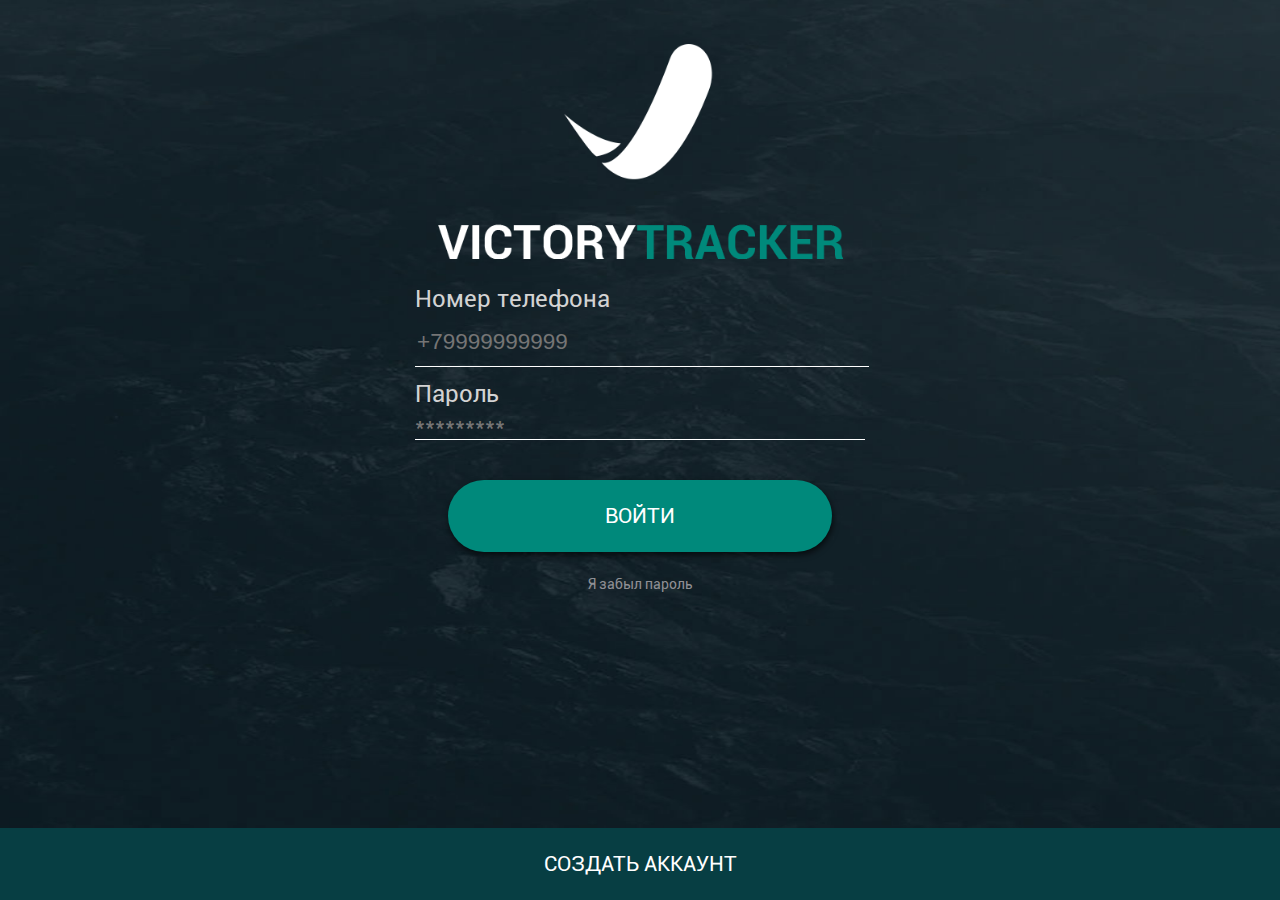
==== index.html @ 030606d0 "map in local" ====
<!DOCTYPE html>
<html>
    <head>
        <meta charset="utf-8">
        <meta name="viewport" content="width=device-width, initial-scale=1, maximum-scale=1, minimum-scale=1, user-scalable=no, minimal-ui">
        <meta name="apple-mobile-web-app-capable" content="yes">
        <meta name="apple-mobile-web-app-status-bar-style" content="black">
        <meta name="format-detection" content="telephone=no">
        <title>Viktorytracker</title>
        <link rel="stylesheet" href="lib/framework7/css/framework7.ios.min.css">
        <link rel="stylesheet" href="lib/framework7/css/framework7.ios.colors.min.css">
        <!--link rel="stylesheet" href="lib/framework7/css/framework7-icons.css"-->              
        <link rel="stylesheet/less" type="text/css" href="css/styles.less">
        <script src="js/less.min.js" type="text/javascript"></script>
        <script>        
        less.modifyVars({
        '@dpscale': (1/window.devicePixelRatio)+0.5
         });
        </script>
    </head>
    <body>
 <!-- Status bar overlay for full screen mode (PhoneGap) -->
      <div class="statusbar-overlay"></div>
      <!-- Panels overlay-->
      <div class="panel-overlay"></div>
      <!-- Left panel with reveal effect-->
      <div class="panel panel-left panel-reveal">
         <div class="" id="leftpanel">
            <div class="personal_block">
               <div id="exit_icon"><i class="fa fa-sign-out" aria-hidden="true"></i></div>
               <div class="personal_logo"></div>
               <div class="personal_name"></div>
               <div class="personal_type"></div>
            </div>
            <div class="list-block">
               <ul>
                  <li class="item-content" id="menumap">
                     <a href="pages/map.html" class="item-content">
                        <div class="item-media"><i class="ico menu-ico-map" aria-hidden="true"></i></div>
                        <div class="item-inner">
                           <div class="item-title">Карта</div>
                        </div>
                     </a>
                  </li>
                  <li class="item-content" id="menulist" >
                     <a href="pages/list.html" class="item-content">
                        <div class="item-media"><i class="ico menu-ico-list" aria-hidden="true"></i></div>
                        <div class="item-inner">
                           <div class="item-title">Список</div>
                        </div>
                     </a>
                  </li>
                  <li class="item-content" id="menuroutes">
                     <a href="pages/routes.html" class="item-content">
                        <div class="item-media"><i class="ico menu-ico-routes" aria-hidden="true"></i></div>
                        <div class="item-inner">
                           <div class="item-title">Мои маршруты</div>
                           <div class="item-after"><span id="routes" class="badge">0</span></div>
                        </div>
                     </a>
                  </li>
                  <li class="item-content" id="menutiket">
                     <a href="pages/message.html" class="item-content">
                        <div class="item-media"><i class="ico menu-ico-comment" aria-hidden="true"></i></div>
                        <div class="item-inner">
                           <div class="item-title">Тикеты</div>
                           <div class="item-after"><span id="ticket" class="badge">0</span></div>
                        </div>
                     </a>
                  </li>
                  <li class="item-content" id="menusubscribe">
                     <a href="pages/subscribe.html" class="item-content">
                        <div class="item-media"><i class="ico menu-ico-star"></i></div>
                        <div class="item-inner">
                           <div class="item-title">Мои подписки</div>
                           <div class="item-after"><span id="subscribe" class="badge">0</span></div>
                        </div>
                     </a>
                  </li>
                  <li class="item-content" id="menucars">
                     <a href="pages/cars.html" class="item-content">
                        <div class="item-media"><i class="ico menu-ico-truck" aria-hidden="true"></i></div>
                        <div class="item-inner">
                           <div class="item-title">Мои машины</div>
                           <div class="item-after"><span id="cars" class="badge">0</span></div>
                        </div>
                     </a>
                  </li>
                  <li class="item-content" id="menuperson">
                     <a href="pages/person.html" class="item-content">
                        <div class="item-media"><i class="ico menu-ico-user" aria-hidden="true"></i></div>
                        <div class="item-inner">
                           <div class="item-title">Личные данные</div>
                        </div>
                  </li>
               </ul>
               </a>
            </div>
         </div>
      </div>
      <!-- Right Panel with Cover effect -->
      <div class="panel panel-right panel-cover">
         <div class="view view-right">
            
            <div class="content-block search-block">
               <div class="top">
                  <div class="name">Параметры поиска</div>
                  <div class=" button-container">
                     <button class="button save" id="search_save"><!--<i class="f7-icons">check</i>--></button>
                     <a href="#" class="close close-panel"><i class="f7-icons">close</i></a>
                  </div>
               </div>               
               <div class="searchform">
                  <div class="begin">
                     <span class="icon_map_routes"></span>
                     <div class="address-name">
                        <input type="hidden" id="search_begin_id" value="0">
                        <div class="city"><input class="city_search" type="text" placeholder="ОТКУДА ВЕЗЕМ" id="search_begin" value="" /></div>
                        <div class="region region_search_begin"></div>
                     </div>
                     <div class="address-name">
                        <input type="hidden" id="search_end_id" value="0">
                        <div class="city"><input  class="city_search"  type="text" placeholder="КУДА ВЕЗЕМ" id="search_end" value="" /></div>
                        <div class="region region_search_end"></div>
                     </div>
                  </div>
                  <div class="datetime">
                     <span class="ico icon-dates-blue"></span>
                     <input type="text" placeholder="дата начала" id="calendar_date_from">
                     <input type="text" placeholder="дата окончания" id="calendar_date_to">
                  </div>
                  <div class="selector">
                     <div class="label" id="onlymycars">Только для моих машин</div>
                     <div class="item-input">
                        <label class="label-switch">
                           <input type="checkbox" id="only_cars"  name="only_cars"  checked="checked">
                           <div class="checkbox"></div>
                        </label>
                     </div>
                  </div>
                  <div class="selector">
                     <div class="label" id="onlymysubscribe">Только подписки</div>
                     <div class="item-input">
                        <label class="label-switch">
                           <input type="checkbox" id="only_subscribe" name="only_subscribe" checked="checked">
                           <div class="checkbox"></div>
                        </label>
                     </div>
                  </div>
                  <div class="accordion-list">
                     <div class="accordion-item">
                        <div class="accordion-item-toggle">Ставка</div>
                        <div class="accordion-item-content">
                           <div class="rateblock">
                              <span>Ставка от</span>
                              <input type="text" name="rate"  placeholder="Ставка"  id="rate_search" value="">
                              <select name="carrier_rate_type" id="carrier_rate_type">
                                 <option value="0">руб</option>
                                 <option value="1">руб/км</option>
                              </select>
                           </div>
                           <div class="pays">
                              <a href="#" class="item-link smart-select" data-open-in="popup"   data-page-title="Варианты оплаты"  data-popup-close-text="Закрыть">
                                 <!-- select -->
                                 <select name="pays_type" id="pays_type"  multiple="multiple">
                                    <option value="1">100% по ОТТН безнал. с НДС</option>
                                    <option value="2">100% по ОТТН безнал. без НДС</option>
                                    <option value="3">100% по ФТТН</option>
                                    <option value="4">100% по ФТТН без НДС</option>
                                    <option value="5">100% по ФТТН + квиток</option>
                                    <option value="6">50% по ФТТН, 50% по ОТТН безнал. с НДС</option>
                                    <option value="7">50/50 по ФТТН без НДС</option>
                                    <option value="8">Наличка на выгрузке</option>
                                    <option value="9">Наличка на карту</option>
                                    <option value="10">"Наличка на погрузке</option>
                                    <option value="11">Предоплата</option>
                                    <option value="12">50/50 по ФТТН с НДС</option>
                                 </select>
                                 <div class="item-content">
                                    <div class="item-media"></div>
                                    <div class="item-inner">
                                       <div class="item-title p1">Варианты оплаты</div>
                                       <div class="item-after"></div>
                                    </div>
                                 </div>
                              </a>
                           </div>
                        </div>
                     </div>
                     <div class="accordion-item accordion-item-expanded">
                        <div class="accordion-item-toggle">Параметры груза</div>
                        <div class="accordion-item-content">
                           <div class="body block2">
                              <div>
                                 <!--div class="length-name type-name">Тип</div-->
                                 <div class="carlength type-value">
                                    <a href="#" class="item-link smart-select" data-open-in="popup"   data-page-title="Тип груза"  data-popup-close-text="закрыть">
                                       <!-- select -->
                                       <select name="cargo_type" id="cargo_type"  multiple="multiple">
                                          <option value="1">Автошины</option>
                                          <option value="2">Алкогольные напитки</option>
                                          <option value="3">Безалкогольные напитки</option>
                                          <option value="4">Бумага</option>
                                          <option value="5">Бытовая техника</option>
                                          <option value="6">Грибы</option>
                                          <option value="7">Древесина</option>
                                          <option value="8">Древесный уголь</option>
                                          <option value="9">Зерно и семена (в упаковк</option>
                                          <option value="10">Изделия из кожи</option>
                                          <option value="11">Изделия из металла</option>
                                          <option value="12">Казеин</option>
                                          <option value="13">Канц. товары</option>
                                          <option value="14">Ковры</option>
                                          <option value="15">Компьютеры</option>
                                          <option value="16">Консервы</option>
                                          <option value="17">Контейнер 40фут</option>
                                          <option value="18">Макулатура</option>
                                          <option value="19">Мебель</option>
                                          <option value="20">Медикаменты</option>
                                          <option value="21">Металл</option>
                                          <option value="22">Металлолом</option>
                                          <option value="23">Молоко сухое</option>
                                          <option value="24">Мороженое</option>
                                          <option value="25">Мясо</option>
                                          <option value="26">Нефтепродукты</option>
                                          <option value="27">Оборудование и запчасти</option>
                                          <option value="28">Обувь</option>
                                          <option value="29">Овощи</option>
                                          <option value="30">Одежда</option>
                                          <option value="31">Парфюмерия и косметика</option>
                                          <option value="32">Пиво</option>
                                          <option value="33">Пластик</option>
                                          <option value="34">Продукты питания</option>
                                          <option value="35">Птица </option>
                                          <option value="36">Изделия из резины</option>
                                          <option value="37">Рыба (неживая)</option>
                                          <option value="38">Сантехника</option>
                                          <option value="39">Сахар</option>
                                          <option value="40">Сборный груз</option>
                                          <option value="41">Стекло и фарфор</option>
                                          <option value="42">Стройматериалы</option>
                                          <option value="43">Табачные изделия</option>
                                          <option value="44">Тара и упаковка</option>
                                          <option value="45">Текстиль</option>
                                          <option value="46">ТНП</option>
                                          <option value="47">Торф</option>
                                          <option value="50">Транспортные средства</option>
                                          <option value="51">Удобрения</option>
                                          <option value="52">Фрукты</option>
                                          <option value="53">Хим. продукты опасные</option>
                                          <option value="54">Хим. продукты неопасные</option>
                                          <option value="55">Хозтовары</option>
                                          <option value="56">Шкуры мокросоленые</option>
                                          <option value="57">Электроника</option>
                                          <option value="58">Ягоды</option>
                                          <option value="59">Другой</option>
                                          <option value="60">ДСП</option>
                                          <option value="61">Утеплитель</option>
                                          <option value="62">Кирпич</option>
                                          <option value="63">Трубы</option>
                                          <option value="64">ЛДСП</option>
                                          <option value="65">Фанера</option>
                                          <option value="66">Минвата</option>
                                          <option value="67">Пенопласт</option>
                                          <option value="68">Гофрокартон</option>
                                          <option value="70">Стеклотара (бутылки и др.</option>
                                          <option value="71">Мука</option>
                                          <option value="73">Поддоны</option>
                                          <option value="74">Чипсы</option>
                                          <option value="75">Соки</option>
                                          <option value="76">Цемент</option>
                                          <option value="77">Кондитерские изделия</option>
                                          <option value="78">Кабель</option>
                                          <option value="79">Холодильное оборудование</option>
                                          <option value="80">Доски</option>
                                          <option value="81">Пиломатериалы</option>
                                          <option value="82">Бытовая химия</option>
                                          <option value="83">ДВП</option>
                                          <option value="84">Контейнер 20фут</option>
                                          <option value="85">Крупа</option>
                                          <option value="86">Металлопрокат</option>
                                          <option value="87">Вагонка</option>
                                          <option value="88">Ферросплавы</option>
                                          <option value="89">Кормовые/пищевые добавки</option>
                                          <option value="90">Игрушки</option>
                                          <option value="91">Оборудование медицинское</option>
                                          <option value="92">Зерно и семена (насыпью)</option>
                                          <option value="93">Цветы</option>
                                          <option value="94">Шпалы</option>
                                          <option value="95">ЖБИ</option>
                                          <option value="96">Гипс</option>
                                          <option value="97">Газосиликатные блоки</option>
                                          <option value="98">Арматура</option>
                                          <option value="100">Сэндвич-панели</option>
                                          <option value="101">Двери</option>
                                          <option value="102">Домашний переезд</option>
                                          <option value="103">Огнеупорная продукция</option>
                                          <option value="105">Инструмент</option>
                                          <option value="106">Люди</option>
                                       </select>
                                       <div class="item-content">
                                          <div class="item-media"></div>
                                          <div class="item-inner">
                                             <div class="item-title p1">Тип груза</div>
                                             <div class="item-after"></div>
                                          </div>
                                       </div>
                                    </a>
                                 </div>
                              </div>
                              <div>
                                 <div class="width-name type-name">Вес</div>
                                 <div class="carwidth type-value" ><input type="text"  placeholder="от"  name="weight_from" id="weight_from"  value=""><input type="text" id="weight_to"  placeholder="до"  name="weight_to" value=""></div>
                              </div>
                              <div>
                                 <div class="height-name type-name">Объем</div>
                                 <div class="carheight type-value"><input type="text"  placeholder="от"  name="volume_from" id="volume_from" value=""><input type="text"  id="volume_to" name="volume_to"  placeholder="до"  value=""></div>
                              </div>
                           </div>
                        </div>
                     </div>
                     <div class="accordion-item">
                        <div class="accordion-item-toggle">Транспорт</div>
                        <div class="accordion-item-content">
                           <div class="body block3">
                              <a href="#" class="item-link smart-select" data-open-in="popup"   data-page-title="Тип транспортa"  data-popup-close-text="закрыть">
                                 <!-- select -->
                                 <select name="car_type" id="car_type" multiple="multiple">
                                    <option value="1">пухтовоз</option>
                                    <option value="2">реф. с перегородкой</option>
                                    <option value="3">реф. мультирежимный</option>
                                    <option value="4">ломовоз</option>
                                    <option value="5">скотовоз</option>
                                    <option value="6">автобус</option>
                                    <option value="7">трал</option>
                                    <option value="8">газовоз</option>
                                    <option value="9">низкорамный</option>
                                    <option value="10">цельнометалл.</option>
                                    <option value="11">все закр.+изотерм</option>
                                    <option value="12">все открытые</option>
                                    <option value="13">седельный тягач</option>
                                    <option value="14">лесовоз</option>
                                    <option value="15">цистерна</option>
                                    <option value="16">автотранспортер</option>
                                    <option value="17">кран</option>
                                    <option value="18">конт.площадка</option>
                                    <option value="19">самосвал</option>
                                    <option value="20">микроавтобус</option>
                                    <option value="21">фургон</option>
                                    <option value="22">изотермический</option>
                                    <option value="23">рефрижератор</option>
                                    <option value="24">тентованный</option>
                                    <option value="25">контейнер</option>
                                    <option value="26">бортовой</option>
                                    <option value="27">цементовоз</option>
                                    <option value="28">муковоз</option>
                                    <option value="29">автовоз</option>
                                    <option value="30">трубовоз</option>
                                    <option value="31">шаланда</option>
                                    <option value="32">манипулятор</option>
                                    <option value="33">панелевоз</option>
                                    <option value="34">зерновоз</option>
                                    <option value="35">стекловоз</option>
                                    <option value="36">бетоновоз</option>
                                    <option value="37">кормовоз</option>
                                    <option value="38">автовышка</option>
                                    <option value="39">открытый конт.</option>
                                    <option value="40">щеповоз</option>
                                    <option value="41">коневоз</option>
                                    <option value="42">эвакуатор</option>
                                    <option value="43">низкорам.платф.</option>
                                    <option value="44">пикап</option>
                                    <option value="45">бензовоз</option>
                                    <option value="46">вездеход</option>
                                    <option value="47">негабарит</option>
                                    <option value="48">телескопический</option>
                                    <option value="49">битумовоз</option>
                                    <option value="50">реф.-тушевоз</option>
                                    <option value="51">пирамида</option>
                                    <option value="52">балковоз(негабарит)</option>
                                    <option value="53">рулоновоз</option>
                                    <option value="54">площадка без бортов</option>
                                    <option value="55">реф.+изотерм</option>
                                 </select>
                                 <div class="item-content">
                                    <div class="item-media"></div>
                                    <div class="item-inner">
                                       <div class="item-title p1">Тип</div>
                                       <div class="item-after"></div>
                                    </div>
                                 </div>
                              </a>
                              <a href="#" class="item-link smart-select" data-open-in="popup"   data-page-title="загрузка транспортa"  data-popup-close-text="закрыть">
                                 <!-- select -->
                                 <select name="car_in" id="car_in"  multiple="multiple">
                                    <option value="1">верхняя</option>
                                    <option value="2">боковая</option>
                                    <option value="4">задняя</option>
                                    <option value="8">с полной растентовкой</option>
                                    <option value="32">со снятием поперечных пер</option>
                                    <option value="128">без ворот</option>
                                    <option value="256">гидроборт</option>
                                    <option value="512">аппарели</option>
                                    <option value="1024">с обрешеткой</option>
                                    <option value="2048">с бортами</option>
                                    <option value="4096">боковая с 2-х сторон</option>
                                 </select>
                                 <div class="item-content">
                                    <div class="item-media"></div>
                                    <div class="item-inner">
                                       <div class="item-title p1">Загрузка</div>
                                       <div class="item-after"></div>
                                    </div>
                                 </div>
                              </a>
                              <a href="#" class="item-link smart-select" data-open-in="popup"   data-page-title="разгрузка транспортa"  data-popup-close-text="закрыть">
                                 <!-- select -->
                                 <select name="car_out" id="car_out"  multiple="multiple">
                                    <option value="1">верхняя</option>
                                    <option value="2">боковая</option>
                                    <option value="4">задняя</option>
                                    <option value="8">с полной растентовкой</option>
                                    <option value="32">со снятием поперечных пер</option>
                                    <option value="128">без ворот</option>
                                    <option value="256">гидроборт</option>
                                    <option value="512">аппарели</option>
                                    <option value="1024">с обрешеткой</option>
                                    <option value="2048">с бортами</option>
                                    <option value="4096">боковая с 2-х сторон</option>
                                 </select>
                                 <div class="item-content">
                                    <div class="item-media"></div>
                                    <div class="item-inner">
                                       <div class="item-title p1">Разгрузка</div>
                                       <div class="item-after"></div>
                                    </div>
                                 </div>
                              </a>
                              <div class="body block2">
                                 <div>
                                    <div class="width-name type-name">Ширина</div>
                                    <div class="carwidth type-value" ><input type="text" placeholder="от" id="weight_from" value=""><input type="text" id="weight_to" value=""  placeholder="до" ></div>
                                 </div>
                                 <div>
                                    <div class="width-name type-name">Высота</div>
                                    <div class="carwidth type-value" ><input type="text" placeholder="от"  id="height_from" value=""><input type="text" id="height_to" value="" placeholder="до"></div>
                                 </div>
                                 <div>
                                    <div class="height-name type-name">Длина</div>
                                    <div class="carheight type-value"><input type="text" placeholder="от"  id="length_from" value=""><input type="text" id="length_to" value="" placeholder="до"></div>
                                 </div>
                              </div>
                           </div>
                        </div>
                     </div>
                  </div>
               </div>
            </div>
         </div>
      </div>
      <!-- >Right Panel content here end</ -->      
      <!-- Views -->
      <div class="views">
         <!-- Your main view, should have "view-main" class -->
         <div class="view view-main">
            <!-- Top Navbar-->
            <!-- Pages container, because we use fixed-through navbar and toolbar, it has additional appropriate classes-->
            <div class="pages navbar-through toolbar-through">
               <!-- Page, "data-page" contains page name -->
               <div data-page="index" class="page ">
                  <!-- Scrollable page content -->
                  <div class="page-content login-screen-content bgBlack">
                     <div class="content-block_">
                          <img class="logo" src="images/pages/logo.png" style="width: 45vh;" />
                        <div id="login-form" style="position: relative; z-index: 20;">
                            <div class="list-block">
                                <ul">
                                    <li class="item-content">
                                        <div class="item-logo gor">
                                            <div class="item-title label tex">Номер телефона</div>
                                            <div>
                                                <input type="phone" name="phone" id="loginPhone" class="input-text logo2" placeholder="+79999999999" value="" >
                                            </div>
                                        </div>
                                    </li>
                                    <li class="item-content">
                                        <div class="item-logo gor">
                                            <div class="item-title labe tex">Пароль</div>
                                            <div>
                                                <input type="password" name="password" id="loginPassword" class="input-text" placeholder="*********"  value=""  style="color: #ffffff;">
                                            </div>
                                        </div>
                                    </li>
                                </ul>
                            </div>
                            <div class="list-block">
                                <ul>
                                    <li><button class="button item-link btn-main bt" onclick="login_click();" id="enter_login_form">ВОЙТИ</button></li>
                                </ul>
                                <div class="list-block-label">
                                    <div id="newpasswordstep1" onclick="newpasswordstep1()" >Я забыл пароль</div>
                                </div>
                            </div>
                        </div>
                             <a href="pages/registration.html" class="link bottomplansh">СОЗДАТЬ АККАУНТ</a>             
                     </div>
                     
                  </div>
               </div>
            </div>
         </div>
      </div>
         <!--Все всплывающие окна здесь-->

        <!--Перевозчик или менеджер-->
        <div class="popup popup-standart popup-selectgroup info">
            <div class="content-block">
                <p class="H2">Перевозчик</p>
                <p>Выберите эту группу, если вы являетесь водителем транспортного средства и непосредственно выполняете маршруты. Вы сможете связываться с дипетчером, отправлять заявки на маршрут, принятые к исполнению. Потребуется  добавить данные о юридическом лице и автомобилях</p>
                <p class="H2">Менеджер</p>
                <p>Выберите эту группу, если вы просто хотите получать информацию об имеющихся маршрутах и не планируете пользоваться расширенным функционалом приложения. Не требуется  добавить данные о юр. лице и автомобилях</p>
                <p><a href="#" class="close-popup">Закрыть</a></p>      
            </div>
        </div>
        
        <!--Выслать активационный SMS для регистрации-->
        <div class="popup popup-standart popup-sendregistrationsms phone">
            <div class="content-block">              
                <div class="item-content">
                    <p class="names">Ваш аккаунт не активирован. <br>Отправить код активации на указанный телефон?</p>
                </div> 
            </div>
            <div class="button_container">
             <button class="button close-popup">ОТМЕНА</button><button id="sendmesms" class="button active">ОТПРАВИТЬ</button>
            </div>
        </div>
        
        <!--Подверждение по SMS после регистрации-->
        <div class="popup popup-standart popup-registrationsms phone">
            <form id="activation-form" class="vajax-submit" method="POST">
            <div class="content-block">              
                <div class="item-content">
                    <p>Для завершения регистрации введите код подтверждения</p>
                    <div class="item-inner">
                        <div class="item-title label"><br/>
                        <div class="item-input">
                            <input type="text" name="activation_code">
                        </div>
                    </div>
                </div> 
              </div>
                 </div>
                 <button class="button close-popup">ОТМЕНА</button><button type="submit" class="button active">ПРОДОЛЖИТЬ</button>
            </form>
      </div>
        <!--Подверждение по SMS после регистрации-->
        <div class="popup popup-standart popup-registrationdone phone">
            <div class="content-block">
                <p class="topPopup"></p>
                <p class='center'>Регистрация прошла успепшно</p>
            </div>
            <div class="button close-popup">ОТМЕНА</div><div class="button active close-popup">ПРОДОЛЖИТЬ</div>
        </div>
        
         <!--Подверждение по SMS после регистрации-->
        <!--div class="popup popup-standart popup-registrationerror phone">
            <div class="content-block">
                <p class="topPopup"></p>
                <p class='center'>При регистрации возникла ошибка. <span id="msgreg"></span></p>
            </div>
            <div class="button close-popup">ОТМЕНА</div><div class="button active close-popup">ПРОДОЛЖИТЬ</div>
        </div-->       
        <!--Восстановление пароля-->
        <div class="popup popup-standart popup-newpasswordphone phone">
            <div class="content-block">
                <p class="topPopup"></p>
                <p class='center'>Для восстановлелния пароля укажите номер телефона</p>
                <div class="item-content">
                    <div class="popup-inner">
                        <div class="item-title label">Номер телефона:</div>
                        <div class="item-input">
                            <input type="tel" id="new_password_phone" name="phone" placeholder="+7(999)999-99-99" >
                        </div>
                    </div>
                </div> 
            </div>
             <div class="button_container">
            <div class="button close-popup">ОТМЕНА</div><div class="button active" onclick="newpasswordstep2()" id="newpasswordstep2">ДАЛЕЕ</div>
            </div>
        </div>

        <!--Подверждение по SMS после восстановления пароля-->
        <div class="popup popup-standart phone popup-newpasswordsms">
            <div class="content-block">
                <p class="topPopup"></p>
                <p  class='center'>Введите код, который мы отправили вам в SMS</p>
                <div class="item-content">
                    <div class="popup-inner">
                        <div class="item-title label">Код подтверждения</div>
                        <div class="item-input">
                            <input type="number" id="new_password_sms_code" name="smscode" placeholder="000000">
                        </div>
                    </div>
                </div> 
            </div> 
            <div class="button close-popup">ОТМЕНА</div><div class="button active"  onclick="newpasswordstep3()" id="newpasswordstep3">ДАЛЕЕ</div>
        </div>
        <!--Установка нового пароля-->
        <div class="popup popup-standart phone popup-newpasswordconfirm">
            <div class="content-block">
                <p class="topPopup"></p>
                <p  class='center'>Установите новый пароль</p>
                <div class="item-content">
                    <div class="popup-inner">
                        <div class="item-title label">Новый пароль</div>
                        <div class="item-input">
                            <input type="password" id="new_password" name="paswd" placeholder="******">
                        </div>
                    </div>
                </div> 
                <div class="popup-inner">
                    <div class="item-title label">Повторите пароль</div>
                    <div class="item-input">
                        <input type="password" id="new_password_confirm" name="paswdconfirm" placeholder="******">
                    </div>
                </div>
            </div>    
            <div class="button close-popup">ОТМЕНА</div><div class="button active" onclick="newpasswordstep4()"  id="newpasswordstep4">УСТАНОВИТЬ</div>

        </div>

        <!--Контакты диспетчера-->
        <div class="popup  popup-dispetcher">
            <div class="content-block">
                <p class="topPopup">Контакты диспетчера</p>
                <div class="item-content">
                    <div class="item-inner">
                        <a href="tel:88009995566" class="external link icon-only open-panel telnumhref"><span class="ico icon-phone-gray"></span><span id="dispetcherPhone">8 800 500 46 97</span></a>
                    </div>
            
                <div class="item-inner">
                    <a href="mailto:" class="link icon-only open-panel"><span class="ico icon-mail-gray"></span><span id="dispetcherMail">dispetcher@victorymail.ru</span></a>
                </div>
				</div> 
               <div class="button-content"> <a href="tel:88009995566" class="external callcircle telnumhref"><span class="ico icon-phone-white"></span></a><div class="close-popup"></div></div>
            </div>
        </div>
       <!--Добавление подписки-->
          <div class="popup  popup-addsubscribe">
            <div class="content-block">
                <p class="topPopup">Новая подписка</p>
           		  <div class="subscribeblock">
                    <div class="begin">
                        <span class="icon_map_routes"></span>
                        <div class="address-name">
                            <input type="hidden" id="begin_id" value="0" />
                            <div class="city_begin"><input type="text"   class="city_search"  placeholder="ОТКУДА ВЕЗЕМ" name="begin" id="begin"></div>
                            <div class="region_begin"></div>
                        </div>
                        <div class="address-name">
                            <input type="hidden" id="end_id" value="0" />
                            <div class="city_end"><input type="text"  class="city_search"  placeholder="КУДА ВЕЗЕМ"  name="end" id="end"></div>
                            <div class="region_end"></div>
                        </div>
                    </div>
                    <div class="button-container"><div class="close-popup">ОТМЕНА</div><div class="save_subscribe" onclick="vicFunc.saveSubscribe();">СОХРАНИТЬ</div></div>
				</div> 
              
            </div>
        </div>     
       
       
        <!--Добавление автомобиля-->
        <div class="popup popup-addcars forcars">
              <p class="topPopup">Новая машина</p>
            <div class="content-block">
                <form id="add-car">
                    <div class="item-content">
                        <div class="popup-inner">
                            <div class="item-title label">Регистрационный номер</div>
                            <div class="item-input">
                                <input type="text" name="car_code" value="" placeholder="">
                            </div>
                        </div>
                         <div class="popup-inner">
                            <div class="item-title label">Код региона</div>
                            <div class="item-input">
                                <input type="text" name="region_code" value="" placeholder="">
                            </div>
                        </div>                        
                        <div class="popup-inner">
                            <div class="item-title label">Номер ПТС</div>
                            <div class="item-input">
                                <input type="text" name="pts_number" value="" placeholder="">
                            </div>
                        </div>
                        
                        <div class="popup-inner">
                            <div class="item-title label">Грузоподъемность</div>
                            <div class="item-input">
                                <input type="text" name="carrying" value="" placeholder="">
                            </div>
                        </div>
                        <div class="popup-inner">
                            <div class="item-title label">Тип кузова</div>
                            <div class="item-input">
                                <select type="text" name="car_type_id" id="bodyType"  class="bodyType_option"  placeholder="">
								<option>Выберите тип кузова</option>
								</select>
                            </div>
                        </div>                      
                        <div class="popup-inner">
                            <div class="item-title label">Объем кузова</div>
                            <div class="item-input">
                                <input type="text" name="volume" value="" placeholder="">
                            </div>
                        </div>
                        <div class="popup-3-container">
                        <div class="popup-inner">
                            <div class="item-title label">Длина</div>
                            <div class="item-input">
                                <input type="text" name="length"  value="" placeholder="">
                            </div>
                        </div> 
                        <div class="popup-inner">
                            <div class="item-title label">Ширина</div>
                            <div class="item-input">
                                <input type="text" name="width"  value="" placeholder="">
                            </div>
                        </div> 
                        <div class="popup-inner">
                            <div class="item-title label">Высота</div>
                            <div class="item-input">
                                <input type="text" name="height"  value=""  placeholder="">
                            </div>
                        </div>
                        </div>
                    </div> 
                </form>
            </div>
            <div class="button_container">
             <div class="close-popup">ОТМЕНА</div>           
            <div class="savecars"  onclick="vicFunc.saveNewCarClick()" id="saveNewCar">СОХРАНИТЬ</div>
            </div>
        </div>
   <!--Действия с маршрутом-->
 <div class="popup popup-action tablet-fullscreen">
  <div class="content-block">                
   <div class="containerforbutton">
    <div class="row-action" onclick="vicFunc.subscribeActionClick();" id="subscribe-action"><span>Добавить в подписки</span><div class="subscribe-action"><i class="ico ico-star-white"></i></div></div>
    <div class="row-action" onclick="vicFunc.closeActionClick();" id="close-action"><span></span><div class="close-action"><i class="ico ico-close-white"></i></div></div>
    <div class="row-action" onclick="vicFunc.getRouteActionClick();" id="get-route-action"><span>Принять маршрут</span><div class="get-route-action"><i class="ico ico-check-white"></i></div></div>
    <div class="row-action" onclick="vicFunc.rateActionClick();" id="rate-action"><span>Предложить ставку</span><div class="rate-action"><i class="ico ico-bet-white"></i></div></div>
    <div class="row-action"><a href="tel:88009995566" class="external telnumhref"><span>позвонить оператору</span><div class="call-action"><i class="ico ico-phone-white"></i></a></div></div>
    <div class="row-action" onclick="vicFunc.questionActionClick();" id="question-action"><span>Задать вопрос</span><div class="question-action"><i class="ico ico-question-white"></i></div></div>
   </div>    
  </div>
 </div>      
        
        
        
        <!--Редактирование автомобиля-->
        <div class="popup popup-editcars forcars">
              <p class="topPopup">Редактироване машины</p>
            <div class="content-block">
                <form id="edit-car">
                    <div class="item-content">
                        <div class="popup-inner">
                            <div class="item-title label">Регистрационный номер</div>
                            <div class="item-input">
                                <input type="text" name="car_code" id="car_code" value="" v="А058АХ" placeholder="">
                            </div>
                        </div>
                         <div class="popup-inner">
                            <div class="item-title label">Код региона</div>
                            <div class="item-input">
                                <input type="text" name="region_code" id="region_code" value="" v="61" placeholder="">
                            </div>
                        </div>                        
                        <div class="popup-inner">
                            <div class="item-title label">Номер ПТС</div>
                            <div class="item-input">
                                <input type="text" name="pts_number" id="pts_number" value="" v="61ТМ333555" placeholder="">
                            </div>
                        </div>
                        
                        <div class="popup-inner">
                            <div class="item-title label">Грузоподъемность</div>
                            <div class="item-input">
                                <input type="text" name="carrying" id="carrying" value="" v="50" placeholder="">
                            </div>
                        </div>
                        <div class="popup-inner">
                            <div class="item-title label">Тип кузова</div>
                            <div class="item-input">
                                <select type="text" name="car_type_id" id="car_type_id" class="bodyType_option"  placeholder="">
								<option>Выберите тип кузова</option>
								</select>
                            </div>
                        </div>                      
                        <div class="popup-inner">
                            <div class="item-title label">Объем кузова</div>
                            <div class="item-input">
                                <input type="text" name="volume" id="volume" value="" v="35" placeholder="">
                            </div>
                        </div>
                        <div class="popup-3-container">
                        <div class="popup-inner">
                            <div class="item-title label">Длина</div>
                            <div class="item-input">
                                <input type="text" name="length" id="length" value="" v="6" placeholder="">
                            </div>
                        </div> 
                        <div class="popup-inner">
                            <div class="item-title label">Ширина</div>
                            <div class="item-input">
                                <input type="text" name="width" id="width" value="" v="2" placeholder="">
                            </div>
                        </div> 
                        <div class="popup-inner">
                            <div class="item-title label">Высота</div>
                            <div class="item-input">
                                <input type="text" name="height" id="height" value="" v="2"  placeholder="">
                            </div>
                        </div>
                        </div>
                    </div> 
                </form>
            </div>
            <div class="button_container">
             <div class="close-popup">ОТМЕНА</div>           
            <div class="savecars" onclick="vicFunc.saveCarClick()"  id="saveCar">СОХРАНИТЬ</div>
            </div>
        </div>
        
        <!--ставки на маршрут-->
        <div class="popup popup-rateorder popup-standart">
            <div class="content-block">
            <p class="topPopup rate"></p>
            <p class="name">Предложить свою ставку для маршрута?</p>
            <div class="rate-order-names"><div class="ratetxt"><span class="ico icon-rub"></span>ВАША СТАВКА</div>
            <div class="formrate"><input type="text" placeholder="00" id="ratecount" name="rate" value="">
             <div class="selector">
            <div class="label" id="perkm">RUB/КМ</div>
            <div class="item-input">
                <label class="label-switch"><input type="checkbox"   id="per_km"   name="per_km"  checked="checked" value="1"><div class="checkbox"></div></label>     
            </div>
         </div></div>
            
            </div>
            <div class="button_container">
             <div class="close-popup">ОТМЕНА</div>           
            <div class="saverate" onclick="vicFunc.saveRateClick();" id="saverate">СОХРАНИТЬ</div>
            </div>

            </div>
        </div>
         <!--Задать вопрос про маршрут-->
        <div class="popup popup-addticket popup-standart">
            <div class="content-block">
            <p class="topPopup question"></p>
            <p class="theme">Укажите тему вопроса:</p>            
            <div class="formrate">
                <textarea id="questionforroute"></textarea>
            </div>
            </div>
            <div class="button_container">
             <div class="close-popup">ОТМЕНА</div>           
            <div class="saverate" onclick="vicFunc.saveQuestionClick();"  id="savequestion">СОХРАНИТЬ</div>
            </div>

         </div>
               
          <!--информационное сообщение-->
        <div class="popup popup-info">
            <div class="content-block">
                <p class="topPopup"></p>
                <p id="msg-info-popup"></p>
                <div class="button close-popup">OK</div>
            </div>
        </div>
              <!--информационное сообщение-->
        <div class="popup popup-info-ticket">
            <div class="content-block">
                <p class="topPopup"></p>
                <p>Тикет создан</p>
                <div class="button" onclick="vicFunc.openTicket();" ticket="0">OK</div>
            </div>
        </div>    
        <!--Логин/пароль не верны-->
        <div class="popup popup-standart popup-wrongpass info">
            <div class="content-block">
                <p class="topPopup"></p>
                <p id="entererror">Логин или пароль не верны</p>
                <div class="button close-popup">OK</div>

            </div>
        </div>
    
         
        <!--подсказка к городам-->      
        <div id="cities"></div>
          <!--карта для определения расстояний-->
           <div id="mapdummy"></div>
              <!--Все всплывающие окна здесь закончились-->     
     

        <script src="js/yamap.js" type="text/javascript"></script>
         <script type="text/javascript" src="js/echo.js"></script>
        <script type="text/javascript" src="cordova.js"></script>
        <script type="text/javascript" src="js/socket.io.js"></script>        
        <script type="text/javascript" src="lib/framework7/js/framework7.js"></script>
        <script type="text/javascript" src="js/echo.js"></script>
        <script type="text/javascript" src="js/application_function.js"></script>
        <script type="text/javascript" src="js/my-app.js"></script>


    </body>

</html>
---- lib/framework7/css/framework7.ios.min.css ----
/**
 * Framework7 1.6.4
 * Full featured mobile HTML framework for building iOS & Android apps
 * 
 * http://framework7.io/
 * 
 * Copyright 2017, Vladimir Kharlampidi
 * The iDangero.us
 * http://www.idangero.us/
 * 
 * Licensed under MIT
 * 
 * Released on: May 31, 2017
 */
.framework7-root,body,html{position:relative;height:100%;width:100%;overflow-x:hidden}body{font-family:-apple-system,SF UI Text,Helvetica Neue,Helvetica,Arial,sans-serif;margin:0;padding:0;color:#000;font-size:14px;line-height:1.4;width:100%;-webkit-text-size-adjust:100%;background:#fff;overflow:hidden}.framework7-root{overflow:hidden}@media all and (width:1024px) and (height:691px) and (orientation:landscape){.framework7-root,body,html{height:671px}}@media all and (width:1024px) and (height:692px) and (orientation:landscape){.framework7-root,body,html{height:672px}}*{-webkit-tap-highlight-color:transparent;-webkit-touch-callout:none}a,input,select,textarea{outline:0}a{text-decoration:none;color:#007aff}p{margin:1em 0}.row{display:-webkit-box;display:-ms-flexbox;display:-webkit-flex;display:flex;-webkit-box-pack:justify;-ms-flex-pack:justify;-webkit-justify-content:space-between;justify-content:space-between;-webkit-box-lines:multiple;-moz-box-lines:multiple;-webkit-flex-wrap:wrap;-ms-flex-wrap:wrap;flex-wrap:wrap;-webkit-box-align:start;-ms-flex-align:start;-webkit-align-items:flex-start;align-items:flex-start}.row>[class*=col-]{box-sizing:border-box}.row .col-auto{width:100%}.row .col-100{width:100%;width:-webkit-calc((100% - 15px*0)/ 1);width:calc((100% - 15px*0)/ 1)}.row.no-gutter .col-100{width:100%}.row .col-95{width:95%;width:-webkit-calc((100% - 15px*.05263157894736836)/ 1.0526315789473684);width:calc((100% - 15px*.05263157894736836)/ 1.0526315789473684)}.row.no-gutter .col-95{width:95%}.row .col-90{width:90%;width:-webkit-calc((100% - 15px*.11111111111111116)/ 1.1111111111111112);width:calc((100% - 15px*.11111111111111116)/ 1.1111111111111112)}.row.no-gutter .col-90{width:90%}.row .col-85{width:85%;width:-webkit-calc((100% - 15px*.17647058823529416)/ 1.1764705882352942);width:calc((100% - 15px*.17647058823529416)/ 1.1764705882352942)}.row.no-gutter .col-85{width:85%}.row .col-80{width:80%;width:-webkit-calc((100% - 15px*.25)/ 1.25);width:calc((100% - 15px*.25)/ 1.25)}.row.no-gutter .col-80{width:80%}.row .col-75{width:75%;width:-webkit-calc((100% - 15px*.33333333333333326)/ 1.3333333333333333);width:calc((100% - 15px*.33333333333333326)/ 1.3333333333333333)}.row.no-gutter .col-75{width:75%}.row .col-70{width:70%;width:-webkit-calc((100% - 15px*.4285714285714286)/ 1.4285714285714286);width:calc((100% - 15px*.4285714285714286)/ 1.4285714285714286)}.row.no-gutter .col-70{width:70%}.row .col-66{width:66.66666666666666%;width:-webkit-calc((100% - 15px*.5000000000000002)/ 1.5000000000000002);width:calc((100% - 15px*.5000000000000002)/ 1.5000000000000002)}.row.no-gutter .col-66{width:66.66666666666666%}.row .col-65{width:65%;width:-webkit-calc((100% - 15px*.5384615384615385)/ 1.5384615384615385);width:calc((100% - 15px*.5384615384615385)/ 1.5384615384615385)}.row.no-gutter .col-65{width:65%}.row .col-60{width:60%;width:-webkit-calc((100% - 15px*.6666666666666667)/ 1.6666666666666667);width:calc((100% - 15px*.6666666666666667)/ 1.6666666666666667)}.row.no-gutter .col-60{width:60%}.row .col-55{width:55%;width:-webkit-calc((100% - 15px*.8181818181818181)/ 1.8181818181818181);width:calc((100% - 15px*.8181818181818181)/ 1.8181818181818181)}.row.no-gutter .col-55{width:55%}.row .col-50{width:50%;width:-webkit-calc((100% - 15px*1)/ 2);width:calc((100% - 15px*1)/ 2)}.row.no-gutter .col-50{width:50%}.row .col-45{width:45%;width:-webkit-calc((100% - 15px*1.2222222222222223)/ 2.2222222222222223);width:calc((100% - 15px*1.2222222222222223)/ 2.2222222222222223)}.row.no-gutter .col-45{width:45%}.row .col-40{width:40%;width:-webkit-calc((100% - 15px*1.5)/ 2.5);width:calc((100% - 15px*1.5)/ 2.5)}.row.no-gutter .col-40{width:40%}.row .col-35{width:35%;width:-webkit-calc((100% - 15px*1.8571428571428572)/ 2.857142857142857);width:calc((100% - 15px*1.8571428571428572)/ 2.857142857142857)}.row.no-gutter .col-35{width:35%}.row .col-33{width:33.333333333333336%;width:-webkit-calc((100% - 15px*2)/ 3);width:calc((100% - 15px*2)/ 3)}.row.no-gutter .col-33{width:33.333333333333336%}.row .col-30{width:30%;width:-webkit-calc((100% - 15px*2.3333333333333335)/ 3.3333333333333335);width:calc((100% - 15px*2.3333333333333335)/ 3.3333333333333335)}.row.no-gutter .col-30{width:30%}.row .col-25{width:25%;width:-webkit-calc((100% - 15px*3)/ 4);width:calc((100% - 15px*3)/ 4)}.row.no-gutter .col-25{width:25%}.row .col-20{width:20%;width:-webkit-calc((100% - 15px*4)/ 5);width:calc((100% - 15px*4)/ 5)}.row.no-gutter .col-20{width:20%}.row .col-15{width:15%;width:-webkit-calc((100% - 15px*5.666666666666667)/ 6.666666666666667);width:calc((100% - 15px*5.666666666666667)/ 6.666666666666667)}.row.no-gutter .col-15{width:15%}.row .col-10{width:10%;width:-webkit-calc((100% - 15px*9)/ 10);width:calc((100% - 15px*9)/ 10)}.row.no-gutter .col-10{width:10%}.row .col-5{width:5%;width:-webkit-calc((100% - 15px*19)/ 20);width:calc((100% - 15px*19)/ 20)}.row.no-gutter .col-5{width:5%}.row .col-auto:nth-last-child(1),.row .col-auto:nth-last-child(1)~.col-auto{width:100%;width:-webkit-calc((100% - 15px*0)/ 1);width:calc((100% - 15px*0)/ 1)}.row.no-gutter .col-auto:nth-last-child(1),.row.no-gutter .col-auto:nth-last-child(1)~.col-auto{width:100%}.row .col-auto:nth-last-child(2),.row .col-auto:nth-last-child(2)~.col-auto{width:50%;width:-webkit-calc((100% - 15px*1)/ 2);width:calc((100% - 15px*1)/ 2)}.row.no-gutter .col-auto:nth-last-child(2),.row.no-gutter .col-auto:nth-last-child(2)~.col-auto{width:50%}.row .col-auto:nth-last-child(3),.row .col-auto:nth-last-child(3)~.col-auto{width:33.33333333%;width:-webkit-calc((100% - 15px*2)/ 3);width:calc((100% - 15px*2)/ 3)}.row.no-gutter .col-auto:nth-last-child(3),.row.no-gutter .col-auto:nth-last-child(3)~.col-auto{width:33.33333333%}.row .col-auto:nth-last-child(4),.row .col-auto:nth-last-child(4)~.col-auto{width:25%;width:-webkit-calc((100% - 15px*3)/ 4);width:calc((100% - 15px*3)/ 4)}.row.no-gutter .col-auto:nth-last-child(4),.row.no-gutter .col-auto:nth-last-child(4)~.col-auto{width:25%}.row .col-auto:nth-last-child(5),.row .col-auto:nth-last-child(5)~.col-auto{width:20%;width:-webkit-calc((100% - 15px*4)/ 5);width:calc((100% - 15px*4)/ 5)}.row.no-gutter .col-auto:nth-last-child(5),.row.no-gutter .col-auto:nth-last-child(5)~.col-auto{width:20%}.row .col-auto:nth-last-child(6),.row .col-auto:nth-last-child(6)~.col-auto{width:16.66666667%;width:-webkit-calc((100% - 15px*5)/ 6);width:calc((100% - 15px*5)/ 6)}.row.no-gutter .col-auto:nth-last-child(6),.row.no-gutter .col-auto:nth-last-child(6)~.col-auto{width:16.66666667%}.row .col-auto:nth-last-child(7),.row .col-auto:nth-last-child(7)~.col-auto{width:14.28571429%;width:-webkit-calc((100% - 15px*6)/ 7);width:calc((100% - 15px*6)/ 7)}.row.no-gutter .col-auto:nth-last-child(7),.row.no-gutter .col-auto:nth-last-child(7)~.col-auto{width:14.28571429%}.row .col-auto:nth-last-child(8),.row .col-auto:nth-last-child(8)~.col-auto{width:12.5%;width:-webkit-calc((100% - 15px*7)/ 8);width:calc((100% - 15px*7)/ 8)}.row.no-gutter .col-auto:nth-last-child(8),.row.no-gutter .col-auto:nth-last-child(8)~.col-auto{width:12.5%}.row .col-auto:nth-last-child(9),.row .col-auto:nth-last-child(9)~.col-auto{width:11.11111111%;width:-webkit-calc((100% - 15px*8)/ 9);width:calc((100% - 15px*8)/ 9)}.row.no-gutter .col-auto:nth-last-child(9),.row.no-gutter .col-auto:nth-last-child(9)~.col-auto{width:11.11111111%}.row .col-auto:nth-last-child(10),.row .col-auto:nth-last-child(10)~.col-auto{width:10%;width:-webkit-calc((100% - 15px*9)/ 10);width:calc((100% - 15px*9)/ 10)}.row.no-gutter .col-auto:nth-last-child(10),.row.no-gutter .col-auto:nth-last-child(10)~.col-auto{width:10%}.row .col-auto:nth-last-child(11),.row .col-auto:nth-last-child(11)~.col-auto{width:9.09090909%;width:-webkit-calc((100% - 15px*10)/ 11);width:calc((100% - 15px*10)/ 11)}.row.no-gutter .col-auto:nth-last-child(11),.row.no-gutter .col-auto:nth-last-child(11)~.col-auto{width:9.09090909%}.row .col-auto:nth-last-child(12),.row .col-auto:nth-last-child(12)~.col-auto{width:8.33333333%;width:-webkit-calc((100% - 15px*11)/ 12);width:calc((100% - 15px*11)/ 12)}.row.no-gutter .col-auto:nth-last-child(12),.row.no-gutter .col-auto:nth-last-child(12)~.col-auto{width:8.33333333%}.row .col-auto:nth-last-child(13),.row .col-auto:nth-last-child(13)~.col-auto{width:7.69230769%;width:-webkit-calc((100% - 15px*12)/ 13);width:calc((100% - 15px*12)/ 13)}.row.no-gutter .col-auto:nth-last-child(13),.row.no-gutter .col-auto:nth-last-child(13)~.col-auto{width:7.69230769%}.row .col-auto:nth-last-child(14),.row .col-auto:nth-last-child(14)~.col-auto{width:7.14285714%;width:-webkit-calc((100% - 15px*13)/ 14);width:calc((100% - 15px*13)/ 14)}.row.no-gutter .col-auto:nth-last-child(14),.row.no-gutter .col-auto:nth-last-child(14)~.col-auto{width:7.14285714%}.row .col-auto:nth-last-child(15),.row .col-auto:nth-last-child(15)~.col-auto{width:6.66666667%;width:-webkit-calc((100% - 15px*14)/ 15);width:calc((100% - 15px*14)/ 15)}.row.no-gutter .col-auto:nth-last-child(15),.row.no-gutter .col-auto:nth-last-child(15)~.col-auto{width:6.66666667%}.row .col-auto:nth-last-child(16),.row .col-auto:nth-last-child(16)~.col-auto{width:6.25%;width:-webkit-calc((100% - 15px*15)/ 16);width:calc((100% - 15px*15)/ 16)}.row.no-gutter .col-auto:nth-last-child(16),.row.no-gutter .col-auto:nth-last-child(16)~.col-auto{width:6.25%}.row .col-auto:nth-last-child(17),.row .col-auto:nth-last-child(17)~.col-auto{width:5.88235294%;width:-webkit-calc((100% - 15px*16)/ 17);width:calc((100% - 15px*16)/ 17)}.row.no-gutter .col-auto:nth-last-child(17),.row.no-gutter .col-auto:nth-last-child(17)~.col-auto{width:5.88235294%}.row .col-auto:nth-last-child(18),.row .col-auto:nth-last-child(18)~.col-auto{width:5.55555556%;width:-webkit-calc((100% - 15px*17)/ 18);width:calc((100% - 15px*17)/ 18)}.row.no-gutter .col-auto:nth-last-child(18),.row.no-gutter .col-auto:nth-last-child(18)~.col-auto{width:5.55555556%}.row .col-auto:nth-last-child(19),.row .col-auto:nth-last-child(19)~.col-auto{width:5.26315789%;width:-webkit-calc((100% - 15px*18)/ 19);width:calc((100% - 15px*18)/ 19)}.row.no-gutter .col-auto:nth-last-child(19),.row.no-gutter .col-auto:nth-last-child(19)~.col-auto{width:5.26315789%}.row .col-auto:nth-last-child(20),.row .col-auto:nth-last-child(20)~.col-auto{width:5%;width:-webkit-calc((100% - 15px*19)/ 20);width:calc((100% - 15px*19)/ 20)}.row.no-gutter .col-auto:nth-last-child(20),.row.no-gutter .col-auto:nth-last-child(20)~.col-auto{width:5%}.row .col-auto:nth-last-child(21),.row .col-auto:nth-last-child(21)~.col-auto{width:4.76190476%;width:-webkit-calc((100% - 15px*20)/ 21);width:calc((100% - 15px*20)/ 21)}.row.no-gutter .col-auto:nth-last-child(21),.row.no-gutter .col-auto:nth-last-child(21)~.col-auto{width:4.76190476%}@media all and (min-width:768px){.row .tablet-100{width:100%;width:-webkit-calc((100% - 15px*0)/ 1);width:calc((100% - 15px*0)/ 1)}.row.no-gutter .tablet-100{width:100%}.row .tablet-95{width:95%;width:-webkit-calc((100% - 15px*.05263157894736836)/ 1.0526315789473684);width:calc((100% - 15px*.05263157894736836)/ 1.0526315789473684)}.row.no-gutter .tablet-95{width:95%}.row .tablet-90{width:90%;width:-webkit-calc((100% - 15px*.11111111111111116)/ 1.1111111111111112);width:calc((100% - 15px*.11111111111111116)/ 1.1111111111111112)}.row.no-gutter .tablet-90{width:90%}.row .tablet-85{width:85%;width:-webkit-calc((100% - 15px*.17647058823529416)/ 1.1764705882352942);width:calc((100% - 15px*.17647058823529416)/ 1.1764705882352942)}.row.no-gutter .tablet-85{width:85%}.row .tablet-80{width:80%;width:-webkit-calc((100% - 15px*.25)/ 1.25);width:calc((100% - 15px*.25)/ 1.25)}.row.no-gutter .tablet-80{width:80%}.row .tablet-75{width:75%;width:-webkit-calc((100% - 15px*.33333333333333326)/ 1.3333333333333333);width:calc((100% - 15px*.33333333333333326)/ 1.3333333333333333)}.row.no-gutter .tablet-75{width:75%}.row .tablet-70{width:70%;width:-webkit-calc((100% - 15px*.4285714285714286)/ 1.4285714285714286);width:calc((100% - 15px*.4285714285714286)/ 1.4285714285714286)}.row.no-gutter .tablet-70{width:70%}.row .tablet-66{width:66.66666666666666%;width:-webkit-calc((100% - 15px*.5000000000000002)/ 1.5000000000000002);width:calc((100% - 15px*.5000000000000002)/ 1.5000000000000002)}.row.no-gutter .tablet-66{width:66.66666666666666%}.row .tablet-65{width:65%;width:-webkit-calc((100% - 15px*.5384615384615385)/ 1.5384615384615385);width:calc((100% - 15px*.5384615384615385)/ 1.5384615384615385)}.row.no-gutter .tablet-65{width:65%}.row .tablet-60{width:60%;width:-webkit-calc((100% - 15px*.6666666666666667)/ 1.6666666666666667);width:calc((100% - 15px*.6666666666666667)/ 1.6666666666666667)}.row.no-gutter .tablet-60{width:60%}.row .tablet-55{width:55%;width:-webkit-calc((100% - 15px*.8181818181818181)/ 1.8181818181818181);width:calc((100% - 15px*.8181818181818181)/ 1.8181818181818181)}.row.no-gutter .tablet-55{width:55%}.row .tablet-50{width:50%;width:-webkit-calc((100% - 15px*1)/ 2);width:calc((100% - 15px*1)/ 2)}.row.no-gutter .tablet-50{width:50%}.row .tablet-45{width:45%;width:-webkit-calc((100% - 15px*1.2222222222222223)/ 2.2222222222222223);width:calc((100% - 15px*1.2222222222222223)/ 2.2222222222222223)}.row.no-gutter .tablet-45{width:45%}.row .tablet-40{width:40%;width:-webkit-calc((100% - 15px*1.5)/ 2.5);width:calc((100% - 15px*1.5)/ 2.5)}.row.no-gutter .tablet-40{width:40%}.row .tablet-35{width:35%;width:-webkit-calc((100% - 15px*1.8571428571428572)/ 2.857142857142857);width:calc((100% - 15px*1.8571428571428572)/ 2.857142857142857)}.row.no-gutter .tablet-35{width:35%}.row .tablet-33{width:33.333333333333336%;width:-webkit-calc((100% - 15px*2)/ 3);width:calc((100% - 15px*2)/ 3)}.row.no-gutter .tablet-33{width:33.333333333333336%}.row .tablet-30{width:30%;width:-webkit-calc((100% - 15px*2.3333333333333335)/ 3.3333333333333335);width:calc((100% - 15px*2.3333333333333335)/ 3.3333333333333335)}.row.no-gutter .tablet-30{width:30%}.row .tablet-25{width:25%;width:-webkit-calc((100% - 15px*3)/ 4);width:calc((100% - 15px*3)/ 4)}.row.no-gutter .tablet-25{width:25%}.row .tablet-20{width:20%;width:-webkit-calc((100% - 15px*4)/ 5);width:calc((100% - 15px*4)/ 5)}.row.no-gutter .tablet-20{width:20%}.row .tablet-15{width:15%;width:-webkit-calc((100% - 15px*5.666666666666667)/ 6.666666666666667);width:calc((100% - 15px*5.666666666666667)/ 6.666666666666667)}.row.no-gutter .tablet-15{width:15%}.row .tablet-10{width:10%;width:-webkit-calc((100% - 15px*9)/ 10);width:calc((100% - 15px*9)/ 10)}.row.no-gutter .tablet-10{width:10%}.row .tablet-5{width:5%;width:-webkit-calc((100% - 15px*19)/ 20);width:calc((100% - 15px*19)/ 20)}.row.no-gutter .tablet-5{width:5%}.row .tablet-auto:nth-last-child(1),.row .tablet-auto:nth-last-child(1)~.col-auto{width:100%;width:-webkit-calc((100% - 15px*0)/ 1);width:calc((100% - 15px*0)/ 1)}.row.no-gutter .tablet-auto:nth-last-child(1),.row.no-gutter .tablet-auto:nth-last-child(1)~.tablet-auto{width:100%}.row .tablet-auto:nth-last-child(2),.row .tablet-auto:nth-last-child(2)~.col-auto{width:50%;width:-webkit-calc((100% - 15px*1)/ 2);width:calc((100% - 15px*1)/ 2)}.row.no-gutter .tablet-auto:nth-last-child(2),.row.no-gutter .tablet-auto:nth-last-child(2)~.tablet-auto{width:50%}.row .tablet-auto:nth-last-child(3),.row .tablet-auto:nth-last-child(3)~.col-auto{width:33.33333333%;width:-webkit-calc((100% - 15px*2)/ 3);width:calc((100% - 15px*2)/ 3)}.row.no-gutter .tablet-auto:nth-last-child(3),.row.no-gutter .tablet-auto:nth-last-child(3)~.tablet-auto{width:33.33333333%}.row .tablet-auto:nth-last-child(4),.row .tablet-auto:nth-last-child(4)~.col-auto{width:25%;width:-webkit-calc((100% - 15px*3)/ 4);width:calc((100% - 15px*3)/ 4)}.row.no-gutter .tablet-auto:nth-last-child(4),.row.no-gutter .tablet-auto:nth-last-child(4)~.tablet-auto{width:25%}.row .tablet-auto:nth-last-child(5),.row .tablet-auto:nth-last-child(5)~.col-auto{width:20%;width:-webkit-calc((100% - 15px*4)/ 5);width:calc((100% - 15px*4)/ 5)}.row.no-gutter .tablet-auto:nth-last-child(5),.row.no-gutter .tablet-auto:nth-last-child(5)~.tablet-auto{width:20%}.row .tablet-auto:nth-last-child(6),.row .tablet-auto:nth-last-child(6)~.col-auto{width:16.66666667%;width:-webkit-calc((100% - 15px*5)/ 6);width:calc((100% - 15px*5)/ 6)}.row.no-gutter .tablet-auto:nth-last-child(6),.row.no-gutter .tablet-auto:nth-last-child(6)~.tablet-auto{width:16.66666667%}.row .tablet-auto:nth-last-child(7),.row .tablet-auto:nth-last-child(7)~.col-auto{width:14.28571429%;width:-webkit-calc((100% - 15px*6)/ 7);width:calc((100% - 15px*6)/ 7)}.row.no-gutter .tablet-auto:nth-last-child(7),.row.no-gutter .tablet-auto:nth-last-child(7)~.tablet-auto{width:14.28571429%}.row .tablet-auto:nth-last-child(8),.row .tablet-auto:nth-last-child(8)~.col-auto{width:12.5%;width:-webkit-calc((100% - 15px*7)/ 8);width:calc((100% - 15px*7)/ 8)}.row.no-gutter .tablet-auto:nth-last-child(8),.row.no-gutter .tablet-auto:nth-last-child(8)~.tablet-auto{width:12.5%}.row .tablet-auto:nth-last-child(9),.row .tablet-auto:nth-last-child(9)~.col-auto{width:11.11111111%;width:-webkit-calc((100% - 15px*8)/ 9);width:calc((100% - 15px*8)/ 9)}.row.no-gutter .tablet-auto:nth-last-child(9),.row.no-gutter .tablet-auto:nth-last-child(9)~.tablet-auto{width:11.11111111%}.row .tablet-auto:nth-last-child(10),.row .tablet-auto:nth-last-child(10)~.col-auto{width:10%;width:-webkit-calc((100% - 15px*9)/ 10);width:calc((100% - 15px*9)/ 10)}.row.no-gutter .tablet-auto:nth-last-child(10),.row.no-gutter .tablet-auto:nth-last-child(10)~.tablet-auto{width:10%}.row .tablet-auto:nth-last-child(11),.row .tablet-auto:nth-last-child(11)~.col-auto{width:9.09090909%;width:-webkit-calc((100% - 15px*10)/ 11);width:calc((100% - 15px*10)/ 11)}.row.no-gutter .tablet-auto:nth-last-child(11),.row.no-gutter .tablet-auto:nth-last-child(11)~.tablet-auto{width:9.09090909%}.row .tablet-auto:nth-last-child(12),.row .tablet-auto:nth-last-child(12)~.col-auto{width:8.33333333%;width:-webkit-calc((100% - 15px*11)/ 12);width:calc((100% - 15px*11)/ 12)}.row.no-gutter .tablet-auto:nth-last-child(12),.row.no-gutter .tablet-auto:nth-last-child(12)~.tablet-auto{width:8.33333333%}.row .tablet-auto:nth-last-child(13),.row .tablet-auto:nth-last-child(13)~.col-auto{width:7.69230769%;width:-webkit-calc((100% - 15px*12)/ 13);width:calc((100% - 15px*12)/ 13)}.row.no-gutter .tablet-auto:nth-last-child(13),.row.no-gutter .tablet-auto:nth-last-child(13)~.tablet-auto{width:7.69230769%}.row .tablet-auto:nth-last-child(14),.row .tablet-auto:nth-last-child(14)~.col-auto{width:7.14285714%;width:-webkit-calc((100% - 15px*13)/ 14);width:calc((100% - 15px*13)/ 14)}.row.no-gutter .tablet-auto:nth-last-child(14),.row.no-gutter .tablet-auto:nth-last-child(14)~.tablet-auto{width:7.14285714%}.row .tablet-auto:nth-last-child(15),.row .tablet-auto:nth-last-child(15)~.col-auto{width:6.66666667%;width:-webkit-calc((100% - 15px*14)/ 15);width:calc((100% - 15px*14)/ 15)}.row.no-gutter .tablet-auto:nth-last-child(15),.row.no-gutter .tablet-auto:nth-last-child(15)~.tablet-auto{width:6.66666667%}.row .tablet-auto:nth-last-child(16),.row .tablet-auto:nth-last-child(16)~.col-auto{width:6.25%;width:-webkit-calc((100% - 15px*15)/ 16);width:calc((100% - 15px*15)/ 16)}.row.no-gutter .tablet-auto:nth-last-child(16),.row.no-gutter .tablet-auto:nth-last-child(16)~.tablet-auto{width:6.25%}.row .tablet-auto:nth-last-child(17),.row .tablet-auto:nth-last-child(17)~.col-auto{width:5.88235294%;width:-webkit-calc((100% - 15px*16)/ 17);width:calc((100% - 15px*16)/ 17)}.row.no-gutter .tablet-auto:nth-last-child(17),.row.no-gutter .tablet-auto:nth-last-child(17)~.tablet-auto{width:5.88235294%}.row .tablet-auto:nth-last-child(18),.row .tablet-auto:nth-last-child(18)~.col-auto{width:5.55555556%;width:-webkit-calc((100% - 15px*17)/ 18);width:calc((100% - 15px*17)/ 18)}.row.no-gutter .tablet-auto:nth-last-child(18),.row.no-gutter .tablet-auto:nth-last-child(18)~.tablet-auto{width:5.55555556%}.row .tablet-auto:nth-last-child(19),.row .tablet-auto:nth-last-child(19)~.col-auto{width:5.26315789%;width:-webkit-calc((100% - 15px*18)/ 19);width:calc((100% - 15px*18)/ 19)}.row.no-gutter .tablet-auto:nth-last-child(19),.row.no-gutter .tablet-auto:nth-last-child(19)~.tablet-auto{width:5.26315789%}.row .tablet-auto:nth-last-child(20),.row .tablet-auto:nth-last-child(20)~.col-auto{width:5%;width:-webkit-calc((100% - 15px*19)/ 20);width:calc((100% - 15px*19)/ 20)}.row.no-gutter .tablet-auto:nth-last-child(20),.row.no-gutter .tablet-auto:nth-last-child(20)~.tablet-auto{width:5%}.row .tablet-auto:nth-last-child(21),.row .tablet-auto:nth-last-child(21)~.col-auto{width:4.76190476%;width:-webkit-calc((100% - 15px*20)/ 21);width:calc((100% - 15px*20)/ 21)}.row.no-gutter .tablet-auto:nth-last-child(21),.row.no-gutter .tablet-auto:nth-last-child(21)~.tablet-auto{width:4.76190476%}}.view,.views{position:relative;height:100%;z-index:5000}.views{overflow:auto;-webkit-overflow-scrolling:touch}.view{overflow:hidden;box-sizing:border-box;width:100%}.pages{position:relative;width:100%;height:100%;overflow:hidden;background:#000}.page{box-sizing:border-box;position:absolute;left:0;top:0;width:100%;height:100%;background:#efeff4;-webkit-transform:translate3d(0,0,0);transform:translate3d(0,0,0)}.page.cached{display:none}.page-on-left{-webkit-transform:translate3d(-20%,0,0);transform:translate3d(-20%,0,0)}.page-on-left .swipeback-page-opacity{opacity:1}.page-on-left:after{opacity:1}.page-on-center .swipeback-page-shadow{opacity:1}.page-on-center .swipeback-page-opacity{opacity:0!important}.page-on-right{-webkit-transform:translate3d(100%,0,0);transform:translate3d(100%,0,0)}.page-on-right .swipeback-page-shadow{opacity:0!important}.page-content{overflow:auto;-webkit-overflow-scrolling:touch;box-sizing:border-box;height:100%;position:relative;z-index:1}.swipeback-page-shadow{position:absolute;right:100%;top:0;width:16px;height:100%;background:-webkit-linear-gradient(left,rgba(0,0,0,0) 0,rgba(0,0,0,0) 10%,rgba(0,0,0,.01) 50%,rgba(0,0,0,.2) 100%);background:linear-gradient(to right,rgba(0,0,0,0) 0,rgba(0,0,0,0) 10%,rgba(0,0,0,.01) 50%,rgba(0,0,0,.2) 100%);z-index:-1;content:'';will-change:opacity;contain:strict}html.android .swipeback-page-shadow{display:none;-webkit-animation:none;animation:none}.swipeback-page-opacity{position:absolute;left:0;top:0;background:rgba(0,0,0,.1);width:100%;height:100%;content:'';opacity:0;z-index:10000;will-change:opacity;contain:strict}.page-transitioning,.page-transitioning .swipeback-page-opacity,.page-transitioning .swipeback-page-shadow{-webkit-transition-duration:.4s;transition-duration:.4s}.page-from-center-to-right:before,.page-from-right-to-center:before{position:absolute;right:100%;top:0;width:16px;height:100%;background:-webkit-linear-gradient(left,rgba(0,0,0,0) 0,rgba(0,0,0,0) 10%,rgba(0,0,0,.01) 50%,rgba(0,0,0,.2) 100%);background:linear-gradient(to right,rgba(0,0,0,0) 0,rgba(0,0,0,0) 10%,rgba(0,0,0,.01) 50%,rgba(0,0,0,.2) 100%);z-index:-1;content:'';will-change:opacity;contain:strict}html.android .page-from-center-to-right:before,html.android .page-from-right-to-center:before{display:none;-webkit-animation:none;animation:none}.page-from-right-to-center{-webkit-animation:pageFromRightToCenter .4s forwards;animation:pageFromRightToCenter .4s forwards}.page-from-right-to-center:before{-webkit-animation:pageFromRightToCenterShadow .4s forwards;animation:pageFromRightToCenterShadow .4s forwards}.page-from-center-to-right{-webkit-animation:pageFromCenterToRight .4s forwards;animation:pageFromCenterToRight .4s forwards}.page-from-center-to-right:before{-webkit-animation:pageFromCenterToRightShadow .4s forwards;animation:pageFromCenterToRightShadow .4s forwards}@-webkit-keyframes pageFromRightToCenter{from{-webkit-transform:translate3d(100%,0,0)}to{-webkit-transform:translate3d(0,0,0)}}@keyframes pageFromRightToCenter{from{transform:translate3d(100%,0,0)}to{transform:translate3d(0,0,0)}}@-webkit-keyframes pageFromRightToCenterShadow{from{opacity:0}to{opacity:1}}@keyframes pageFromRightToCenterShadow{from{opacity:0}to{opacity:1}}@-webkit-keyframes pageFromCenterToRight{from{-webkit-transform:translate3d(0,0,0)}to{-webkit-transform:translate3d(100%,0,0)}}@keyframes pageFromCenterToRight{from{transform:translate3d(0,0,0)}to{transform:translate3d(100%,0,0)}}@-webkit-keyframes pageFromCenterToRightShadow{from{opacity:1}to{opacity:0}}@keyframes pageFromCenterToRightShadow{from{opacity:1}to{opacity:0}}.page-from-center-to-left{-webkit-animation:pageFromCenterToLeft .4s forwards;animation:pageFromCenterToLeft .4s forwards}.page-from-center-to-left:after{position:absolute;left:0;top:0;background:rgba(0,0,0,.1);width:100%;height:100%;content:'';opacity:0;z-index:10000;will-change:opacity;contain:strict;-webkit-animation:pageFromCenterToLeftOpacity .4s forwards;animation:pageFromCenterToLeftOpacity .4s forwards}.page-from-left-to-center{-webkit-animation:pageFromLeftToCenter .4s forwards;animation:pageFromLeftToCenter .4s forwards}.page-from-left-to-center:after{position:absolute;left:0;top:0;background:rgba(0,0,0,.1);width:100%;height:100%;content:'';opacity:0;z-index:10000;will-change:opacity;contain:strict;-webkit-animation:pageFromLeftToCenterOpacity .4s forwards;animation:pageFromLeftToCenterOpacity .4s forwards}@-webkit-keyframes pageFromCenterToLeft{from{-webkit-transform:translate3d(0,0,0)}to{-webkit-transform:translate3d(-20%,0,0)}}@keyframes pageFromCenterToLeft{from{transform:translate3d(0,0,0)}to{transform:translate3d(-20%,0,0)}}@-webkit-keyframes pageFromLeftToCenter{from{-webkit-transform:translate3d(-20%,0,0)}to{-webkit-transform:translate3d(0,0,0)}}@keyframes pageFromLeftToCenter{from{transform:translate3d(-20%,0,0)}to{transform:translate3d(0,0,0)}}@-webkit-keyframes pageFromCenterToLeftOpacity{from{opacity:0}to{opacity:1}}@keyframes pageFromCenterToLeftOpacity{from{opacity:0}to{opacity:1}}@-webkit-keyframes pageFromLeftToCenterOpacity{from{opacity:1}to{opacity:0}}@keyframes pageFromLeftToCenterOpacity{from{opacity:1}to{opacity:0}}.navbar-inner,.toolbar-inner{position:absolute;left:0;top:0;width:100%;height:100%;padding:0 8px;box-sizing:border-box;display:-webkit-box;display:-ms-flexbox;display:-webkit-flex;display:flex;-webkit-box-pack:justify;-ms-flex-pack:justify;-webkit-justify-content:space-between;justify-content:space-between;-webkit-box-align:center;-ms-flex-align:center;-webkit-align-items:center;align-items:center}.navbar-inner.cached{display:none}.navbar,.toolbar{height:44px;width:100%;box-sizing:border-box;font-size:17px;position:relative;margin:0;z-index:500;-webkit-backface-visibility:hidden;backface-visibility:hidden;-webkit-transform:translate3d(0,0,0);transform:translate3d(0,0,0)}.navbar b,.toolbar b{font-weight:500}html.ios-gt-8 .navbar b,html.ios-gt-8 .toolbar b{font-weight:600}.navbar,.subnavbar,.toolbar{background:#f7f7f8}.navbar a.link,.subnavbar a.link,.toolbar a.link{line-height:44px;height:44px;text-decoration:none;position:relative;display:-webkit-box;display:-ms-flexbox;display:-webkit-flex;display:flex;-webkit-box-pack:start;-ms-flex-pack:start;-webkit-justify-content:flex-start;justify-content:flex-start;-webkit-box-align:center;-ms-flex-align:center;-webkit-align-items:center;align-items:center;-webkit-transition-duration:.3s;transition-duration:.3s;-webkit-transform:translateZ(0);transform:translateZ(0)}.navbar a.link.active-state,.subnavbar a.link.active-state,.toolbar a.link.active-state,html:not(.watch-active-state) .navbar a.link:active,html:not(.watch-active-state) .subnavbar a.link:active,html:not(.watch-active-state) .toolbar a.link:active{opacity:.3;-webkit-transition-duration:0s;transition-duration:0s}.navbar a.link i+i,.navbar a.link i+span,.navbar a.link span+i,.navbar a.link span+span,.subnavbar a.link i+i,.subnavbar a.link i+span,.subnavbar a.link span+i,.subnavbar a.link span+span,.toolbar a.link i+i,.toolbar a.link i+span,.toolbar a.link span+i,.toolbar a.link span+span{margin-left:7px}.navbar a.icon-only,.subnavbar a.icon-only,.toolbar a.icon-only{min-width:44px;display:-webkit-box;display:-ms-flexbox;display:-webkit-flex;display:flex;-webkit-box-pack:center;-ms-flex-pack:center;-webkit-justify-content:center;justify-content:center;-webkit-box-align:center;-ms-flex-align:center;-webkit-align-items:center;align-items:center;margin:0}.navbar i.icon,.subnavbar i.icon,.toolbar i.icon{display:block}.navbar{left:0;top:0}.navbar:after{content:'';position:absolute;left:0;bottom:0;right:auto;top:auto;height:1px;width:100%;background-color:#c4c4c4;display:block;z-index:15;-webkit-transform-origin:50% 100%;transform-origin:50% 100%}html.pixel-ratio-2 .navbar:after{-webkit-transform:scaleY(.5);transform:scaleY(.5)}html.pixel-ratio-3 .navbar:after{-webkit-transform:scaleY(.33);transform:scaleY(.33)}.navbar:after{backface-visibility:hidden}.navbar.no-border:after{display:none}.navbar .center{font-size:17px;font-weight:500;text-align:center;margin:0;position:relative;overflow:hidden;text-overflow:ellipsis;white-space:nowrap;line-height:44px;-webkit-flex-shrink:10;-ms-flex:0 10 auto;flex-shrink:10;display:-webkit-box;display:-ms-flexbox;display:-webkit-flex;display:flex;-webkit-box-align:center;-ms-flex-align:center;-webkit-align-items:center;align-items:center}html.ios-gt-8 .navbar .center{font-weight:600}.navbar .center .subtitle{color:#6d6d72;display:block;line-height:1;bottom:3px;font-size:10px;position:absolute;text-align:center;width:100%}.navbar .left,.navbar .right{-webkit-flex-shrink:0;-ms-flex:0 0 auto;flex-shrink:0;display:-webkit-box;display:-ms-flexbox;display:-webkit-flex;display:flex;-webkit-box-pack:start;-ms-flex-pack:start;-webkit-justify-content:flex-start;justify-content:flex-start;-webkit-box-align:center;-ms-flex-align:center;-webkit-align-items:center;align-items:center;-webkit-transform:translate3d(0,0,0);transform:translate3d(0,0,0)}.navbar .left a+a,.navbar .right a+a{margin-left:15px}.navbar .left{margin-right:10px}.navbar .right{margin-left:10px}.navbar .right:first-child{position:absolute;right:8px;height:100%}.popup .navbar{-webkit-transform:translate3d(0,0,0);transform:translate3d(0,0,0)}.subnavbar{height:44px;width:100%;position:absolute;left:0;top:100%;margin-top:-1px;z-index:20;box-sizing:border-box;padding:0 8px;display:-webkit-box;display:-ms-flexbox;display:-webkit-flex;display:flex;-webkit-box-pack:justify;-ms-flex-pack:justify;-webkit-justify-content:space-between;justify-content:space-between;-webkit-box-align:center;-ms-flex-align:center;-webkit-align-items:center;align-items:center}.subnavbar:after{content:'';position:absolute;left:0;bottom:0;right:auto;top:auto;height:1px;width:100%;background-color:#c4c4c4;display:block;z-index:15;-webkit-transform-origin:50% 100%;transform-origin:50% 100%}html.pixel-ratio-2 .subnavbar:after{-webkit-transform:scaleY(.5);transform:scaleY(.5)}html.pixel-ratio-3 .subnavbar:after{-webkit-transform:scaleY(.33);transform:scaleY(.33)}.subnavbar.no-border:after{display:none}.navbar.no-border .subnavbar{margin-top:0}.navbar-on-left .subnavbar,.navbar-on-right .subnavbar{pointer-events:none}.navbar .subnavbar,.page .subnavbar{position:absolute}.page>.subnavbar{top:0;margin-top:0}.subnavbar>.buttons-row{width:100%}.subnavbar .searchbar,.subnavbar.searchbar{position:absolute}.subnavbar .searchbar,.subnavbar.searchbar{position:absolute}.subnavbar .searchbar{left:0;top:0}.toolbar{left:0;bottom:0}.toolbar:before{content:'';position:absolute;left:0;top:0;bottom:auto;right:auto;height:1px;width:100%;background-color:#c4c4c4;display:block;z-index:15;-webkit-transform-origin:50% 0;transform-origin:50% 0}html.pixel-ratio-2 .toolbar:before{-webkit-transform:scaleY(.5);transform:scaleY(.5)}html.pixel-ratio-3 .toolbar:before{-webkit-transform:scaleY(.33);transform:scaleY(.33)}.toolbar.no-border:before{display:none}.toolbar a{-webkit-flex-shrink:1;-ms-flex:0 1 auto;flex-shrink:1;position:relative;white-space:nowrap;text-overflow:ellipsis;overflow:hidden}.tabbar{color:#929292;z-index:5001}.tabbar a{color:#929292}.tabbar a.active{color:#007aff}.tabbar a.link{line-height:1.4}.tabbar a.link,.tabbar a.tab-link{height:100%;width:100%;box-sizing:border-box;display:-webkit-box;display:-ms-flexbox;display:-webkit-flex;display:flex;-webkit-box-pack:center;-ms-flex-pack:center;-webkit-justify-content:center;justify-content:center;-webkit-box-align:center;-ms-flex-align:center;-webkit-align-items:center;align-items:center;overflow:visible;-webkit-box-flex:1;-ms-flex:1;-webkit-box-orient:vertical;-moz-box-orient:vertical;-ms-flex-direction:column;-webkit-flex-direction:column;flex-direction:column}.tabbar i.icon{height:30px}.tabbar-labels{height:50px}.tabbar-labels a.link,.tabbar-labels a.tab-link{padding-top:4px;padding-bottom:4px;height:100%;-webkit-box-pack:justify;-ms-flex-pack:justify;-webkit-justify-content:space-between;justify-content:space-between}.tabbar-labels a.link i+span,.tabbar-labels a.tab-link i+span{margin:0}.tabbar-labels span.tabbar-label{line-height:1;display:block;margin:0;letter-spacing:.01em;font-size:10px;position:relative;text-overflow:ellipsis;white-space:nowrap}.navbar input[type=email],.navbar input[type=password],.navbar input[type=search],.navbar input[type=tel],.navbar input[type=text],.navbar input[type=url],.subnavbar input[type=email],.subnavbar input[type=password],.subnavbar input[type=search],.subnavbar input[type=tel],.subnavbar input[type=text],.subnavbar input[type=url]{box-sizing:border-box;width:100%;height:28px;display:block;border:none;-webkit-appearance:none;-moz-appearance:none;-ms-appearance:none;appearance:none;border-radius:5px;font-family:inherit;color:#000;font-size:14px;font-weight:400;padding:0 8px;background-color:#fff}@media all and (min-width:768px){.tabbar .toolbar-inner{-webkit-box-pack:center;-ms-flex-pack:center;-webkit-justify-content:center;justify-content:center}.tabbar a.link,.tabbar a.tab-link{width:auto;min-width:105px}.tabbar-labels{height:56px}.tabbar-labels span.tabbar-label{font-size:14px}}.navbar-from-right-to-center .center,.navbar-from-right-to-center .fading,.navbar-from-right-to-center .left,.navbar-from-right-to-center .right,.navbar-from-right-to-center .subnavbar{-webkit-animation:navbarElementFadeIn .4s forwards;animation:navbarElementFadeIn .4s forwards}.navbar-from-right-to-center .sliding{opacity:1}.navbar-from-center-to-right .center,.navbar-from-center-to-right .fading,.navbar-from-center-to-right .left,.navbar-from-center-to-right .right,.navbar-from-center-to-right .subnavbar{-webkit-animation:navbarElementFadeOut .4s forwards;animation:navbarElementFadeOut .4s forwards}.navbar-from-center-to-right .sliding{opacity:0}.navbar-from-center-to-right .subnavbar.sliding{opacity:1}@-webkit-keyframes navbarElementFadeIn{from{opacity:0}to{opacity:1}}@keyframes navbarElementFadeIn{from{opacity:0}to{opacity:1}}.navbar-from-center-to-left .center,.navbar-from-center-to-left .fading,.navbar-from-center-to-left .left,.navbar-from-center-to-left .right,.navbar-from-center-to-left .subnavbar{-webkit-animation:navbarElementFadeOut .4s forwards;animation:navbarElementFadeOut .4s forwards}.navbar-from-center-to-left .sliding{opacity:0}.navbar-from-center-to-left .subnavbar.sliding{opacity:1}.navbar-from-left-to-center .center,.navbar-from-left-to-center .fading,.navbar-from-left-to-center .left,.navbar-from-left-to-center .right,.navbar-from-left-to-center .subnavbar{-webkit-animation:navbarElementFadeIn .4s forwards;animation:navbarElementFadeIn .4s forwards}.navbar-from-left-to-center .sliding{opacity:1}.navbar-on-left .center,.navbar-on-left .fading,.navbar-on-left .left,.navbar-on-left .right,.navbar-on-left .subnavbar{opacity:0}.navbar-on-left .sliding{opacity:0}.navbar-on-left .subnavbar.sliding{opacity:1;-webkit-transform:translate3d(-100%,0,0);transform:translate3d(-100%,0,0)}.navbar-on-right .center,.navbar-on-right .fading,.navbar-on-right .left,.navbar-on-right .right,.navbar-on-right .subnavbar{opacity:0}.navbar-on-right .sliding{opacity:0}.navbar-on-right .subnavbar.sliding{-webkit-transform:translate3d(100%,0,0);transform:translate3d(100%,0,0)}@-webkit-keyframes navbarElementFadeOut{from{opacity:1}to{opacity:0}}@keyframes navbarElementFadeOut{from{opacity:1}to{opacity:0}}.navbar-from-center-to-left .left.sliding .back.link .icon,.navbar-from-center-to-right .left.sliding .back.link .icon,.navbar-from-left-to-center .left.sliding .back.link .icon,.navbar-from-right-to-center .left.sliding .back.link .icon{-webkit-transition-duration:.4s;transition-duration:.4s}.navbar-from-center-to-left .sliding,.navbar-from-center-to-right .sliding,.navbar-from-left-to-center .sliding,.navbar-from-right-to-center .sliding{-webkit-transition-duration:.4s;transition-duration:.4s;-webkit-animation:none;animation:none}.page>.navbar,.page>.toolbar,.view>.navbar,.view>.toolbar,.views>.navbar,.views>.toolbar{position:absolute}.subnavbar~.page-content{padding-top:44px}.navbar-fixed .page-content,.navbar-through .page-content{padding-top:44px}.navbar-fixed .page-content.with-subnavbar,.navbar-fixed .subnavbar~.page-content,.navbar-fixed .with-subnavbar .page-content,.navbar-through .page-content.with-subnavbar,.navbar-through .subnavbar~.page-content,.navbar-through .with-subnavbar .page-content{padding-top:88px}.navbar-fixed .page .subnavbar,.navbar-fixed.page .subnavbar,.navbar-through .page .subnavbar,.navbar-through.page .subnavbar{top:44px}.tabbar-fixed .page-content,.tabbar-through .page-content,.toolbar-fixed .page-content,.toolbar-through .page-content{padding-bottom:44px}.tabbar-labels-fixed .page-content,.tabbar-labels-through .page-content{padding-bottom:50px}@media all and (min-width:768px){.tabbar-labels-fixed .page-content,.tabbar-labels-through .page-content{padding-bottom:56px}}.navbar.navbar-hiding{-webkit-transition-duration:.4s;transition-duration:.4s;-webkit-transform:translate3d(0,0,0);transform:translate3d(0,0,0)}.navbar.navbar-hiding~.page .list-group-title,.navbar.navbar-hiding~.page-content .list-group-title,.navbar.navbar-hiding~.pages .list-group-title{-webkit-transition-duration:.4s;transition-duration:.4s}.navbar.navbar-hiding~.page .subnavbar,.navbar.navbar-hiding~.page-content .subnavbar,.navbar.navbar-hiding~.pages .subnavbar{-webkit-transition-duration:.4s;transition-duration:.4s}.navbar.navbar-hidden{-webkit-transition-duration:.4s;transition-duration:.4s;-webkit-transform:translate3d(0,-100%,0);transform:translate3d(0,-100%,0)}.navbar.navbar-hidden~.page .list-group-title,.navbar.navbar-hidden~.page-content .list-group-title,.navbar.navbar-hidden~.pages .list-group-title{-webkit-transition-duration:.4s;transition-duration:.4s;top:-44px}.navbar.navbar-hidden~.page .subnavbar,.navbar.navbar-hidden~.page-content .subnavbar,.navbar.navbar-hidden~.pages .subnavbar{-webkit-transform:translate3d(0,-100%,0);transform:translate3d(0,-100%,0);-webkit-transition-duration:.4s;transition-duration:.4s}.navbar.not-animated{-webkit-transition-duration:0s;transition-duration:0s}.page.no-navbar .page-content{padding-top:0}.page.no-navbar .page-content.with-subnavbar,.page.no-navbar.with-subnavbar .page-content,.with-subnavbar .page.no-navbar .page-content{padding-top:44px}.tabbar.tabbar-hiding,.tabbar.toolbar-hiding,.toolbar.tabbar-hiding,.toolbar.toolbar-hiding{-webkit-transition-duration:.4s;transition-duration:.4s;-webkit-transform:translate3d(0,0,0);transform:translate3d(0,0,0)}.tabbar.tabbar-hidden,.tabbar.toolbar-hidden,.toolbar.tabbar-hidden,.toolbar.toolbar-hidden{-webkit-transition-duration:.4s;transition-duration:.4s;-webkit-transform:translate3d(0,100%,0);transform:translate3d(0,100%,0)}.tabbar.not-animated,.toolbar.not-animated{-webkit-transition-duration:0s;transition-duration:0s}.page.no-tabbar .page-content,.page.no-toolbar .page-content{padding-bottom:0}.searchbar{height:44px;width:100%;background:#c9c9ce;box-sizing:border-box;padding:0 8px;overflow:hidden;position:relative;display:-webkit-box;display:-ms-flexbox;display:-webkit-flex;display:flex;-webkit-box-align:center;-ms-flex-align:center;-webkit-align-items:center;align-items:center}.searchbar:after{content:'';position:absolute;left:0;bottom:0;right:auto;top:auto;height:1px;width:100%;background-color:#b4b4b4;display:block;z-index:15;-webkit-transform-origin:50% 100%;transform-origin:50% 100%}html.pixel-ratio-2 .searchbar:after{-webkit-transform:scaleY(.5);transform:scaleY(.5)}html.pixel-ratio-3 .searchbar:after{-webkit-transform:scaleY(.33);transform:scaleY(.33)}.searchbar .searchbar-input{width:100%;height:28px;position:relative;-webkit-flex-shrink:1;-ms-flex:0 1 auto;flex-shrink:1}.searchbar input[type=search]{box-sizing:border-box;width:100%;height:28px;display:block;border:none;-webkit-appearance:none;-moz-appearance:none;-ms-appearance:none;appearance:none;border-radius:5px;font-family:inherit;color:#000;font-size:14px;font-weight:400;padding:0 8px;background-color:#fff;padding:0 28px;height:100%;background-repeat:no-repeat;background-position:8px center;background-image:url("data:image/svg+xml;charset=utf-8,%3Csvg%20xmlns%3D'http%3A%2F%2Fwww.w3.org%2F2000%2Fsvg'%20viewBox%3D'0%200%2013%2013'%20enable-background%3D'new%200%200%2013%2013'%3E%3Cg%3E%3Cpath%20fill%3D'%23939398'%20d%3D'M5%2C1c2.2%2C0%2C4%2C1.8%2C4%2C4S7.2%2C9%2C5%2C9S1%2C7.2%2C1%2C5S2.8%2C1%2C5%2C1%20M5%2C0C2.2%2C0%2C0%2C2.2%2C0%2C5s2.2%2C5%2C5%2C5s5-2.2%2C5-5S7.8%2C0%2C5%2C0%20L5%2C0z'%2F%3E%3C%2Fg%3E%3Cline%20stroke%3D'%23939398'%20stroke-miterlimit%3D'10'%20x1%3D'12.6'%20y1%3D'12.6'%20x2%3D'8.2'%20y2%3D'8.2'%2F%3E%3C%2Fsvg%3E");-webkit-background-size:13px 13px;background-size:13px 13px}.searchbar input[type=search]::-webkit-input-placeholder{color:#939398;opacity:1}.searchbar input[type=search]::-webkit-search-cancel-button{-webkit-appearance:none}.searchbar .searchbar-clear{position:absolute;width:28px;height:28px;right:0;top:0;opacity:0;pointer-events:none;background-position:center;background-repeat:no-repeat;background-image:url("data:image/svg+xml;charset=utf-8,%3Csvg%20xmlns%3D'http%3A%2F%2Fwww.w3.org%2F2000%2Fsvg'%20viewBox%3D'0%200%2028%2028'%3E%3Ccircle%20cx%3D'14'%20cy%3D'14'%20r%3D'14'%20fill%3D'%238e8e93'%2F%3E%3Cline%20stroke%3D'%23ffffff'%20stroke-width%3D'2'%20stroke-miterlimit%3D'10'%20x1%3D'8'%20y1%3D'8'%20x2%3D'20'%20y2%3D'20'%2F%3E%3Cline%20fill%3D'none'%20stroke%3D'%23ffffff'%20stroke-width%3D'2'%20stroke-miterlimit%3D'10'%20x1%3D'20'%20y1%3D'8'%20x2%3D'8'%20y2%3D'20'%2F%3E%3C%2Fsvg%3E");-webkit-background-size:14px 14px;background-size:14px 14px;-webkit-transition-duration:.3s;transition-duration:.3s;cursor:pointer}.searchbar .searchbar-cancel{-webkit-transition-duration:.3s;transition-duration:.3s;-webkit-transform:translate3d(0,0,0);transform:translate3d(0,0,0);font-size:17px;cursor:pointer;opacity:0;-webkit-flex-shrink:0;-ms-flex:0 0 auto;flex-shrink:0;margin-left:0;pointer-events:none;display:none}.searchbar.searchbar-active .searchbar-cancel{margin-left:8px;opacity:1;pointer-events:auto}.searchbar.searchbar-active .searchbar-cancel.active-state,html:not(.watch-active-state) .searchbar.searchbar-active .searchbar-cancel:active{opacity:.3;-webkit-transition-duration:0s;transition-duration:0s}.searchbar.searchbar-not-empty .searchbar-clear{pointer-events:auto;opacity:1}.searchbar-overlay{position:absolute;left:0;top:0;width:100%;height:100%;z-index:100;opacity:0;pointer-events:none;background:rgba(0,0,0,.4);-webkit-transition-duration:.3s;transition-duration:.3s;-webkit-transform:translate3d(0,0,0);transform:translate3d(0,0,0)}.searchbar-overlay.searchbar-overlay-active{opacity:1;pointer-events:auto}.searchbar-not-found{display:none}.hidden-by-searchbar,.list-block .hidden-by-searchbar,.list-block li.hidden-by-searchbar{display:none}.page>.searchbar{position:absolute;width:100%;left:0;top:0;z-index:200}.page>.searchbar~.page-content{padding-top:44px}.navbar-fixed .page>.searchbar,.navbar-fixed>.searchbar,.navbar-through .page>.searchbar,.navbar-through>.searchbar{top:44px}.navbar-fixed .page>.searchbar~.page-content,.navbar-fixed>.searchbar~.page-content,.navbar-through .page>.searchbar~.page-content,.navbar-through>.searchbar~.page-content{padding-top:88px}.messagebar{-webkit-transform:translate3d(0,0,0);transform:translate3d(0,0,0);-webkit-transition-duration:0s;transition-duration:0s;background:#fff}.messagebar:before{display:none}.messagebar textarea{-webkit-appearance:none;-moz-appearance:none;-ms-appearance:none;appearance:none;-webkit-box-sizing:border-box;-moz-box-sizing:border-box;box-sizing:border-box;border:1px solid #c8c8cd;background:#fff;border-radius:17px;box-shadow:none;display:block;padding:6px 15px;margin:0;width:100%;height:34px;color:#000;font-size:17px;line-height:20px;font-family:inherit;resize:none;-webkit-flex-shrink:1;-ms-flex:0 1 auto;flex-shrink:1}.messagebar .link{-ms-flex-item-align:flex-end;-webkit-align-self:flex-end;align-self:flex-end}.messagebar .link.icon-only:first-child{margin-left:-6px}.messagebar .link:not(.icon-only)+textarea{margin-left:8px}.messagebar textarea+.link{margin-left:8px}.messagebar .link{-webkit-flex-shrink:0;-ms-flex:0 0 auto;flex-shrink:0}.page.no-tabbar .messagebar~.page-content,.page.no-toolbar .messagebar~.page-content{padding-bottom:44px}.hidden-toolbar .messagebar{-webkit-transform:translate3d(0,0,0);transform:translate3d(0,0,0);-webkit-transition-duration:0s;transition-duration:0s}i.icon{display:inline-block;vertical-align:middle;background-size:100% auto;background-position:center;background-repeat:no-repeat;font-style:normal;position:relative}i.icon.icon-back{width:12px;height:20px;background-image:url("data:image/svg+xml;charset=utf-8,%3Csvg%20xmlns%3D'http%3A%2F%2Fwww.w3.org%2F2000%2Fsvg'%20viewBox%3D'0%200%2012%2020'%3E%3Cpath%20d%3D'M10%2C0l2%2C2l-8%2C8l8%2C8l-2%2C2L0%2C10L10%2C0z'%20fill%3D'%23007aff'%2F%3E%3C%2Fsvg%3E")}i.icon.icon-forward{width:12px;height:20px;background-image:url("data:image/svg+xml;charset=utf-8,%3Csvg%20xmlns%3D'http%3A%2F%2Fwww.w3.org%2F2000%2Fsvg'%20viewBox%3D'0%200%2012%2020'%3E%3Cpath%20d%3D'M2%2C20l-2-2l8-8L0%2C2l2-2l10%2C10L2%2C20z'%20fill%3D'%23007aff'%2F%3E%3C%2Fsvg%3E")}i.icon.icon-bars{width:21px;height:14px;background-image:url("data:image/svg+xml;charset=utf-8,%3Csvg%20xmlns%3D'http%3A%2F%2Fwww.w3.org%2F2000%2Fsvg'%20viewBox%3D'0%200%2021%2014'%3E%3Cpath%20fill%3D'%23007aff'%20d%3D'M0%2C0h2v2H0V0z%20M4%2C0h17v1H4V0z%20M0%2C6h2v2H0V6z%20M4%2C6h17v1H4V6z%20M0%2C12h2v2H0V12z%20M4%2C12h17v1H4V12z'%2F%3E%3C%2Fsvg%3E")}@media (-webkit-min-device-pixel-ratio:2),(min-resolution:2ddpx){i.icon.icon-bars{background-image:url("data:image/svg+xml;charset=utf-8,%3Csvg%20xmlns%3D'http%3A%2F%2Fwww.w3.org%2F2000%2Fsvg'%20viewBox%3D'0%200%2042%2026'%3E%3Cpath%20fill%3D'%23007aff'%20d%3D'M0%2C0h4v4H0V0z%20M8%2C1h34v2H8V1z%20M0%2C11h4v4H0V11z%20M8%2C12h34v2H8V12z%20M0%2C22h4v4H0V22z%20M8%2C23h34v2H8V23z'%2F%3E%3C%2Fsvg%3E");height:13px}}i.icon.icon-camera{width:25px;height:20px;background-image:url("data:image/svg+xml;charset=utf-8,%3Csvg%20xmlns%3D'http%3A%2F%2Fwww.w3.org%2F2000%2Fsvg'%20x%3D'0px'%20y%3D'0px'%20viewBox%3D'0%200%2025%2020'%3E%3Cpath%20fill%3D'%238C8D92'%20d%3D'M13.3%2C5.5c-2.7%2C0-5%2C2.2-5%2C5s2.2%2C5%2C5%2C5c2.7%2C0%2C5-2.2%2C5-5S16%2C5.5%2C13.3%2C5.5z'%2F%3E%3Cpath%20fill%3D'%238C8D92'%20d%3D'M22.8%2C1.8h-3.3c-0.2-1.3-1-1.8-2-1.8H8.1c-1%2C0-1.8%2C0.4-2%2C1.8H2.8C1.4%2C1.8%2C0%2C2.8%2C0%2C4.2v12.6%20c0%2C1.4%2C1.4%2C2.5%2C2.8%2C2.5h20c1.4%2C0%2C2.2-1.1%2C2.2-2.5V4.2C25%2C2.8%2C24.2%2C1.8%2C22.8%2C1.8z%20M3.5%2C6.4C2.6%2C6.4%2C2%2C5.8%2C2%2C5c0-0.8%2C0.7-1.5%2C1.5-1.5%20S5%2C4.1%2C5%2C5C5%2C5.8%2C4.3%2C6.4%2C3.5%2C6.4z%20M13.3%2C16.8c-3.5%2C0-6.3-2.7-6.3-6.2c0-3.3%2C2.5-6.2%2C5.7-6.2h1.2c3.2%2C0%2C5.7%2C2.9%2C5.7%2C6.2%20C19.6%2C14.1%2C16.7%2C16.8%2C13.3%2C16.8z'%2F%3E%3C%2Fsvg%3E")}i.icon.icon-f7{width:29px;height:29px;background-image:url(../img/i-f7-ios.png);border-radius:6px}i.icon.icon-next,i.icon.icon-prev{width:15px;height:15px}i.icon.icon-next{background-image:url("data:image/svg+xml;charset=utf-8,%3Csvg%20xmlns%3D'http%3A%2F%2Fwww.w3.org%2F2000%2Fsvg'%20viewBox%3D'0%200%2015%2015'%3E%3Cg%3E%3Cpath%20fill%3D'%23007aff'%20d%3D'M1%2C1.6l11.8%2C5.8L1%2C13.4V1.6%20M0%2C0v15l15-7.6L0%2C0L0%2C0z'%2F%3E%3C%2Fg%3E%3C%2Fsvg%3E")}i.icon.icon-prev{background-image:url("data:image/svg+xml;charset=utf-8,%3Csvg%20xmlns%3D'http%3A%2F%2Fwww.w3.org%2F2000%2Fsvg'%20viewBox%3D'0%200%2015%2015'%3E%3Cg%3E%3Cpath%20fill%3D'%23007aff'%20d%3D'M14%2C1.6v11.8L2.2%2C7.6L14%2C1.6%20M15%2C0L0%2C7.6L15%2C15V0L15%2C0z'%2F%3E%3C%2Fg%3E%3C%2Fsvg%3E")}i.icon.icon-plus{width:25px;height:25px;font-size:31px;line-height:20px;text-align:center;font-weight:100}.navbar .f7-icons,.navbar .framework7-icons,.toolbar .f7-icons,.toolbar .framework7-icons{font-size:22px}.tabbar .f7-icons,.tabbar .framework7-icons,.tabbar-labels .f7-icons,.tabbar-labels .framework7-icons{font-size:25px}.item-media .f7-icons,.item-media .framework7-icons{font-size:29px}.button .f7-icons,.button .framework7-icons{font-size:22px}.item-actions .f7-icons,.item-actions .framework7-icons{font-size:23px;vertical-align:top}.badge{font-size:13px;display:inline-block;color:#fff;background:#8e8e93;border-radius:20px;padding:0 6px;height:20px;line-height:20px;box-sizing:border-box;text-align:center}.item-after .badge{min-width:20px}.f7-icons .badge,.framework7-icons .badge,.icon .badge{position:absolute;left:100%;margin-left:-10px;top:-2px;font-size:10px;line-height:16px;height:16px;border-radius:16px;padding:0 4px;min-width:16px;font-family:-apple-system,SF UI Text,Helvetica Neue,Helvetica,Arial,sans-serif}.chip{font-size:14px;font-weight:400;color:#fff;background:rgba(0,0,0,.37);display:inline-block;height:23px;line-height:23px;border-radius:5px;padding:0 6px;box-sizing:border-box;vertical-align:middle;display:-webkit-inline-box;display:-ms-inline-flexbox;display:-webkit-inline-flex;display:inline-flex;-webkit-box-align:center;-ms-flex-align:center;-webkit-align-items:center;align-items:center;margin:2px 0}.chip-media{width:16px;height:16px;vertical-align:middle;border-radius:50%;text-align:center;line-height:16px;color:#fff;font-size:12px;box-sizing:border-box;-webkit-flex-shrink:0;-ms-flex:0 0 auto;flex-shrink:0;display:-webkit-box;display:-ms-flexbox;display:-webkit-flex;display:flex;-webkit-box-align:center;-ms-flex-align:center;-webkit-align-items:center;align-items:center;-webkit-box-pack:center;-ms-flex-pack:center;-webkit-justify-content:center;justify-content:center}.chip-media img{max-width:100%;max-height:100%;width:auto;height:auto;border-radius:50%;display:block}.chip-media+.chip-label{margin-left:4px}.chip-media i.icon{font-size:16px;height:16px}.chip-label{white-space:nowrap;overflow:hidden;text-overflow:ellipsis;position:relative;-webkit-flex-shrink:1;-ms-flex:0 1 auto;flex-shrink:1;min-width:0}.chip-delete{margin-right:-6px;width:23px;height:23px;text-align:center;line-height:23px;cursor:pointer;-webkit-flex-shrink:0;-ms-flex:0 0 auto;flex-shrink:0;background-image:url("data:image/svg+xml;charset=utf-8,%3Csvg%20xmlns%3D'http%3A%2F%2Fwww.w3.org%2F2000%2Fsvg'%20viewBox%3D'0%200%2028%2028'%3E%3Ccircle%20cx%3D'14'%20cy%3D'14'%20r%3D'14'%20fill%3D'%23fff'%2F%3E%3Cline%20stroke%3D'%23000'%20stroke-width%3D'2'%20stroke-miterlimit%3D'10'%20x1%3D'8'%20y1%3D'8'%20x2%3D'20'%20y2%3D'20'%2F%3E%3Cline%20fill%3D'none'%20stroke%3D'%23000'%20stroke-width%3D'2'%20stroke-miterlimit%3D'10'%20x1%3D'20'%20y1%3D'8'%20x2%3D'8'%20y2%3D'20'%2F%3E%3C%2Fsvg%3E");background-repeat:no-repeat;background-position:center;-webkit-background-size:13px 13px;background-size:13px 13px;opacity:.7}.chip-delete.active-state,html:not(.watch-active-state) .chip-delete:active{opacity:1}.content-block{margin:35px 0;padding:0 15px;color:#6d6d72;box-sizing:border-box}.content-block.no-hairlines .content-block-inner:before,.content-block.no-hairlines ul:before,.content-block.no-hairlines:before{display:none}.content-block.no-hairlines .content-block-inner:after,.content-block.no-hairlines ul:after,.content-block.no-hairlines:after{display:none}.content-block-title{position:relative;overflow:hidden;margin:0;white-space:nowrap;text-overflow:ellipsis;font-size:14px;text-transform:uppercase;line-height:1;color:#6d6d72;margin:35px 15px 10px}.content-block-title+.card,.content-block-title+.content-block,.content-block-title+.list-block,.content-block-title+.timeline{margin-top:10px}.content-block-inner{background:#fff;padding:10px 15px;margin-left:-15px;width:100%;position:relative;color:#000}.content-block-inner:before{content:'';position:absolute;left:0;top:0;bottom:auto;right:auto;height:1px;width:100%;background-color:#c8c7cc;display:block;z-index:15;-webkit-transform-origin:50% 0;transform-origin:50% 0}html.pixel-ratio-2 .content-block-inner:before{-webkit-transform:scaleY(.5);transform:scaleY(.5)}html.pixel-ratio-3 .content-block-inner:before{-webkit-transform:scaleY(.33);transform:scaleY(.33)}.content-block-inner:after{content:'';position:absolute;left:0;bottom:0;right:auto;top:auto;height:1px;width:100%;background-color:#c8c7cc;display:block;z-index:15;-webkit-transform-origin:50% 100%;transform-origin:50% 100%}html.pixel-ratio-2 .content-block-inner:after{-webkit-transform:scaleY(.5);transform:scaleY(.5)}html.pixel-ratio-3 .content-block-inner:after{-webkit-transform:scaleY(.33);transform:scaleY(.33)}.content-block.inset{margin-left:15px;margin-right:15px;border-radius:7px}.content-block.inset .content-block-inner{border-radius:7px}.content-block.inset .content-block-inner:before{display:none}.content-block.inset .content-block-inner:after{display:none}@media all and (min-width:768px){.content-block.tablet-inset{margin-left:15px;margin-right:15px;border-radius:7px}.content-block.tablet-inset .content-block-inner{border-radius:7px}.content-block.tablet-inset .content-block-inner:before{display:none}.content-block.tablet-inset .content-block-inner:after{display:none}}.list-block{margin:35px 0;font-size:17px}.list-block ul{background:#fff;list-style:none;padding:0;margin:0;position:relative}.list-block ul:before{content:'';position:absolute;left:0;top:0;bottom:auto;right:auto;height:1px;width:100%;background-color:#c8c7cc;display:block;z-index:15;-webkit-transform-origin:50% 0;transform-origin:50% 0}html.pixel-ratio-2 .list-block ul:before{-webkit-transform:scaleY(.5);transform:scaleY(.5)}html.pixel-ratio-3 .list-block ul:before{-webkit-transform:scaleY(.33);transform:scaleY(.33)}.list-block ul:after{content:'';position:absolute;left:0;bottom:0;right:auto;top:auto;height:1px;width:100%;background-color:#c8c7cc;display:block;z-index:15;-webkit-transform-origin:50% 100%;transform-origin:50% 100%}html.pixel-ratio-2 .list-block ul:after{-webkit-transform:scaleY(.5);transform:scaleY(.5)}html.pixel-ratio-3 .list-block ul:after{-webkit-transform:scaleY(.33);transform:scaleY(.33)}.list-block ul ul{padding-left:45px}.list-block ul ul:before{display:none}.list-block ul ul:after{display:none}.list-block .align-top,.list-block .align-top .item-content,.list-block .align-top .item-inner{-webkit-box-align:start;-ms-flex-align:start;-webkit-align-items:flex-start;align-items:flex-start}.list-block.inset{margin-left:15px;margin-right:15px;border-radius:7px}.list-block.inset .content-block-title{margin-left:0;margin-right:0}.list-block.inset ul{border-radius:7px}.list-block.inset ul:before{display:none}.list-block.inset ul:after{display:none}.list-block.inset li:first-child>a{border-radius:7px 7px 0 0}.list-block.inset li:last-child>a{border-radius:0 0 7px 7px}.list-block.inset li:first-child:last-child>a{border-radius:7px}@media all and (min-width:768px){.list-block.tablet-inset{margin-left:15px;margin-right:15px;border-radius:7px}.list-block.tablet-inset .content-block-title{margin-left:0;margin-right:0}.list-block.tablet-inset ul{border-radius:7px}.list-block.tablet-inset ul:before{display:none}.list-block.tablet-inset ul:after{display:none}.list-block.tablet-inset li:first-child>a{border-radius:7px 7px 0 0}.list-block.tablet-inset li:last-child>a{border-radius:0 0 7px 7px}.list-block.tablet-inset li:first-child:last-child>a{border-radius:7px}.list-block.tablet-inset .content-block-title{margin-left:0;margin-right:0}.list-block.tablet-inset ul{border-radius:7px}.list-block.tablet-inset ul:before{display:none}.list-block.tablet-inset ul:after{display:none}.list-block.tablet-inset li:first-child>a{border-radius:7px 7px 0 0}.list-block.tablet-inset li:last-child>a{border-radius:0 0 7px 7px}.list-block.tablet-inset li:first-child:last-child>a{border-radius:7px}}.list-block li{box-sizing:border-box;position:relative}.list-block .item-media{display:-webkit-box;display:-ms-flexbox;display:-webkit-flex;display:flex;-webkit-flex-shrink:0;-ms-flex:0 0 auto;flex-shrink:0;-webkit-box-lines:single;-moz-box-lines:single;-webkit-flex-wrap:nowrap;-ms-flex-wrap:none;-ms-flex-wrap:nowrap;flex-wrap:nowrap;box-sizing:border-box;-webkit-box-align:center;-ms-flex-align:center;-webkit-align-items:center;align-items:center;padding-top:7px;padding-bottom:8px}.list-block .item-media i+i{margin-left:5px}.list-block .item-media i+img{margin-left:5px}.list-block .item-media+.item-inner{margin-left:15px}.list-block .item-inner{padding-right:15px;position:relative;width:100%;padding-top:8px;padding-bottom:7px;min-height:44px;box-sizing:border-box;display:-webkit-box;display:-ms-flexbox;display:-webkit-flex;display:flex;-webkit-box-flex:1;-ms-flex:1;overflow:hidden;-webkit-box-pack:justify;-ms-flex-pack:justify;-webkit-justify-content:space-between;justify-content:space-between;-webkit-box-align:center;-ms-flex-align:center;-webkit-align-items:center;align-items:center;-ms-flex-item-align:stretch;-webkit-align-self:stretch;align-self:stretch}.list-block .item-inner:after{content:'';position:absolute;left:0;bottom:0;right:auto;top:auto;height:1px;width:100%;background-color:#c8c7cc;display:block;z-index:15;-webkit-transform-origin:50% 100%;transform-origin:50% 100%}html.pixel-ratio-2 .list-block .item-inner:after{-webkit-transform:scaleY(.5);transform:scaleY(.5)}html.pixel-ratio-3 .list-block .item-inner:after{-webkit-transform:scaleY(.33);transform:scaleY(.33)}.list-block .item-title{-webkit-flex-shrink:1;-ms-flex:0 1 auto;flex-shrink:1;min-width:0;white-space:nowrap;position:relative;overflow:hidden;text-overflow:ellipsis;max-width:100%}.list-block .item-after{white-space:nowrap;color:#8e8e93;-webkit-flex-shrink:0;-ms-flex:0 0 auto;flex-shrink:0;margin-left:auto;padding-left:5px;display:-webkit-box;display:-ms-flexbox;display:-webkit-flex;display:flex;max-height:28px}.list-block .autocomplete-opener .item-after,.list-block .smart-select .item-after{max-width:70%;overflow:hidden;text-overflow:ellipsis;position:relative;display:block}.list-block .item-actions{margin-left:auto;padding-left:15px;display:-webkit-box;display:-ms-flexbox;display:-webkit-flex;display:flex;-webkit-box-align:center;-ms-flex-align:center;-webkit-align-items:center;align-items:center;-webkit-box-pack:justify;-ms-flex-pack:justify;-webkit-justify-content:space-between;justify-content:space-between}.list-block .item-actions a{min-width:23px;display:-webkit-box;display:-ms-flexbox;display:-webkit-flex;display:flex;-webkit-box-align:center;-ms-flex-align:center;-webkit-align-items:center;align-items:center;-webkit-box-pack:center;-ms-flex-pack:center;-webkit-justify-content:center;justify-content:center;-webkit-transition-duration:.3s;transition-duration:.3s}.list-block .item-actions a.active-state,html:not(.watch-active-state) .list-block .item-actions a:active{opacity:.3;-webkit-transition-duration:0s;transition-duration:0s}.list-block .item-actions a+a{margin-left:8px}.list-block .item-after+.item-actions{margin-left:0}.list-block .item-link,.list-block .list-button{-webkit-transition-duration:.3s;transition-duration:.3s;display:block;color:inherit}.list-block .item-link .item-inner,.list-block .list-button .item-inner{padding-right:35px;background-image:url("data:image/svg+xml;charset=utf-8,%3Csvg%20viewBox%3D'0%200%2060%20120'%20xmlns%3D'http%3A%2F%2Fwww.w3.org%2F2000%2Fsvg'%3E%3Cpath%20d%3D'm60%2061.5-38.25%2038.25-9.75-9.75%2029.25-28.5-29.25-28.5%209.75-9.75z'%20fill%3D'%23c7c7cc'%2F%3E%3C%2Fsvg%3E");background-size:10px 20px;background-repeat:no-repeat;background-position:95% center;background-position:-webkit-calc(100% - 15px) center;background-position:calc(100% - 15px) center}.list-block .item-link.active-state,.list-block .list-button.active-state,html:not(.watch-active-state) .list-block .item-link:active,html:not(.watch-active-state) .list-block .list-button:active{-webkit-transition-duration:0s;transition-duration:0s;background-color:#d9d9d9}.list-block .item-link.active-state .item-inner:after,.list-block .list-button.active-state .item-inner:after,html:not(.watch-active-state) .list-block .item-link:active .item-inner:after,html:not(.watch-active-state) .list-block .list-button:active .item-inner:after{background-color:transparent}.list-block .list-button{padding:0 15px;text-align:center;color:#007aff;display:block;line-height:43px}.list-block .list-button:after{content:'';position:absolute;left:0;bottom:0;right:auto;top:auto;height:1px;width:100%;background-color:#c8c7cc;display:block;z-index:15;-webkit-transform-origin:50% 100%;transform-origin:50% 100%}html.pixel-ratio-2 .list-block .list-button:after{-webkit-transform:scaleY(.5);transform:scaleY(.5)}html.pixel-ratio-3 .list-block .list-button:after{-webkit-transform:scaleY(.33);transform:scaleY(.33)}.list-block .item-content{box-sizing:border-box;padding-left:15px;min-height:44px;display:-webkit-box;display:-ms-flexbox;display:-webkit-flex;display:flex;-webkit-box-pack:justify;-ms-flex-pack:justify;-webkit-justify-content:space-between;justify-content:space-between;-webkit-box-align:center;-ms-flex-align:center;-webkit-align-items:center;align-items:center}.list-block .list-block-label{margin:10px 0 35px;padding:0 15px;font-size:14px;color:#8f8f94}.list-block .swipeout{overflow:hidden;-webkit-transform-style:preserve-3d;transform-style:preserve-3d}.list-block .swipeout.deleting{-webkit-transition-duration:.3s;transition-duration:.3s}.list-block .swipeout.deleting .swipeout-content{-webkit-transform:translateX(-100%);transform:translateX(-100%)}.list-block .swipeout.transitioning .swipeout-actions-left a,.list-block .swipeout.transitioning .swipeout-actions-right a,.list-block .swipeout.transitioning .swipeout-content,.list-block .swipeout.transitioning .swipeout-overswipe{-webkit-transition:.3s;transition:.3s}.list-block .swipeout-content{position:relative;z-index:10}.list-block .swipeout-overswipe{-webkit-transition:.2s left;transition:.2s left}.list-block .swipeout-actions-left,.list-block .swipeout-actions-right{position:absolute;top:0;height:100%;display:-webkit-box;display:-ms-flexbox;display:-webkit-flex;display:flex}.list-block .swipeout-actions-left a,.list-block .swipeout-actions-right a{padding:0 30px;color:#fff;background:#c7c7cc;display:-webkit-box;display:-ms-flexbox;display:-webkit-flex;display:flex;-webkit-box-align:center;-ms-flex-align:center;-webkit-align-items:center;align-items:center;position:relative;left:0}.list-block .swipeout-actions-left a:after,.list-block .swipeout-actions-right a:after{content:'';position:absolute;top:0;width:600%;height:100%;background:inherit;z-index:-1}.list-block .swipeout-actions-left a.swipeout-delete,.list-block .swipeout-actions-right a.swipeout-delete{background:#ff3b30}.list-block .swipeout-actions-right{right:0;-webkit-transform:translateX(100%);transform:translateX(100%)}.list-block .swipeout-actions-right a:after{left:100%;margin-left:-1px}.list-block .swipeout-actions-left{left:0;-webkit-transform:translateX(-100%);transform:translateX(-100%)}.list-block .swipeout-actions-left a:after{right:100%;margin-right:-1px}.list-block .item-subtitle{font-size:15px;position:relative;overflow:hidden;white-space:nowrap;max-width:100%;text-overflow:ellipsis}.list-block .item-text{font-size:15px;color:#8e8e93;line-height:21px;position:relative;overflow:hidden;height:42px;text-overflow:ellipsis;-webkit-line-clamp:2;-webkit-box-orient:vertical;display:-webkit-box}.list-block li.media-item .item-title,.list-block.media-list .item-title{font-weight:500}html.ios-gt-8 .list-block li.media-item .item-title,html.ios-gt-8 .list-block.media-list .item-title{font-weight:600}.list-block li.media-item .item-inner,.list-block.media-list .item-inner{display:block;padding-top:10px;padding-bottom:9px;-ms-flex-item-align:stretch;-webkit-align-self:stretch;align-self:stretch}.list-block li.media-item .item-link .item-inner,.list-block.media-list .item-link .item-inner{background:0 0;padding-right:15px}.list-block li.media-item .item-link .item-title-row,.list-block.media-list .item-link .item-title-row{padding-right:20px;background:no-repeat right center;background-image:url("data:image/svg+xml;charset=utf-8,%3Csvg%20viewBox%3D'0%200%2060%20120'%20xmlns%3D'http%3A%2F%2Fwww.w3.org%2F2000%2Fsvg'%3E%3Cpath%20d%3D'm60%2061.5-38.25%2038.25-9.75-9.75%2029.25-28.5-29.25-28.5%209.75-9.75z'%20fill%3D'%23c7c7cc'%2F%3E%3C%2Fsvg%3E");background-size:10px 20px}.list-block li.media-item .item-media,.list-block.media-list .item-media{padding-top:9px;padding-bottom:10px}.list-block li.media-item .item-media img,.list-block.media-list .item-media img{display:block}.list-block li.media-item .item-title-row,.list-block.media-list .item-title-row{display:-webkit-box;display:-ms-flexbox;display:-webkit-flex;display:flex;-webkit-box-pack:justify;-ms-flex-pack:justify;-webkit-justify-content:space-between;justify-content:space-between}.list-block li.media-item .item-content>.item-after,.list-block.media-list .item-content>.item-after{margin-right:15px;margin-left:15px}.list-block .list-group ul:after,.list-block .list-group ul:before{z-index:25}.list-block .list-group+.list-group ul:before{display:none}.list-block .item-divider,.list-block .list-group-title{background:#f7f7f7;margin-top:-1px;padding:4px 15px;white-space:nowrap;position:relative;max-width:100%;text-overflow:ellipsis;overflow:hidden;color:#8e8e93;z-index:15}.list-block .item-divider:before,.list-block .list-group-title:before{content:'';position:absolute;left:0;top:0;bottom:auto;right:auto;height:1px;width:100%;background-color:#c8c7cc;display:block;z-index:15;-webkit-transform-origin:50% 0;transform-origin:50% 0}html.pixel-ratio-2 .list-block .item-divider:before,html.pixel-ratio-2 .list-block .list-group-title:before{-webkit-transform:scaleY(.5);transform:scaleY(.5)}html.pixel-ratio-3 .list-block .item-divider:before,html.pixel-ratio-3 .list-block .list-group-title:before{-webkit-transform:scaleY(.33);transform:scaleY(.33)}.list-block .list-group-title{position:relative;position:-webkit-sticky;position:-moz-sticky;position:sticky;top:0;z-index:20;margin-top:0}.list-block .list-group-title:before{display:none}.list-block .sortable-handler{position:absolute;right:0;top:0;bottom:1px;z-index:10;background-repeat:no-repeat;background-size:18px 12px;background-position:center;width:35px;background-image:url("data:image/svg+xml;charset=utf-8,%3Csvg%20xmlns%3D'http%3A%2F%2Fwww.w3.org%2F2000%2Fsvg'%20viewBox%3D'0%200%2018%2012'%20fill%3D'%23c7c7cc'%3E%3Cpath%20d%3D'M0%2C2V0h22v2H0z'%2F%3E%3Cpath%20d%3D'M0%2C7V5h22v2H0z'%2F%3E%3Cpath%20d%3D'M0%2C12v-2h22v2H0z'%2F%3E%3C%2Fsvg%3E");opacity:0;visibility:hidden;cursor:pointer;-webkit-transition-duration:.3s;transition-duration:.3s}.list-block.sortable .item-inner{-webkit-transition-duration:.3s;transition-duration:.3s}.list-block.sortable-opened .sortable-handler{visibility:visible;opacity:1}.list-block.sortable-opened .item-inner,.list-block.sortable-opened .item-link .item-inner{padding-right:35px}.list-block.sortable-opened .item-link .item-inner,.list-block.sortable-opened .item-link .item-title-row{background-image:none}.list-block.sortable-sorting li{-webkit-transition-duration:.3s;transition-duration:.3s}.list-block li.sorting{z-index:50;background:rgba(255,255,255,.8);box-shadow:0 2px 8px rgba(0,0,0,.6);-webkit-transition-duration:0s;transition-duration:0s}.list-block li.sorting .item-inner:after{display:none}.list-block li:last-child .list-button:after{display:none}.list-block li:last-child .item-inner:after,.list-block li:last-child li:last-child .item-inner:after{display:none}.list-block li li:last-child .item-inner:after,.list-block li:last-child li .item-inner:after{content:'';position:absolute;left:0;bottom:0;right:auto;top:auto;height:1px;width:100%;background-color:#c8c7cc;display:block;z-index:15;-webkit-transform-origin:50% 100%;transform-origin:50% 100%}html.pixel-ratio-2 .list-block li li:last-child .item-inner:after,html.pixel-ratio-2 .list-block li:last-child li .item-inner:after{-webkit-transform:scaleY(.5);transform:scaleY(.5)}html.pixel-ratio-3 .list-block li li:last-child .item-inner:after,html.pixel-ratio-3 .list-block li:last-child li .item-inner:after{-webkit-transform:scaleY(.33);transform:scaleY(.33)}.list-block.no-hairlines .content-block-inner:before,.list-block.no-hairlines ul:before,.list-block.no-hairlines:before{display:none}.list-block.no-hairlines .content-block-inner:after,.list-block.no-hairlines ul:after,.list-block.no-hairlines:after{display:none}.list-block.no-hairlines-between .item-divider:after,.list-block.no-hairlines-between .item-inner:after,.list-block.no-hairlines-between .list-button:after,.list-block.no-hairlines-between .list-group-title:after{display:none}.contacts-content{background:#fff}.contacts-block{margin:0}.contacts-block .list-group-title{padding:0 15px;background:#f7f7f7;color:#000;font-weight:500;line-height:22px;height:22px}html.ios-gt-8 .contacts-block .list-group-title{font-weight:600}.contacts-block .list-group:first-child ul:before{display:none}.contacts-block .list-group:last-child ul:after{display:none}.list-block input[type=date],.list-block input[type=datetime-local],.list-block input[type=email],.list-block input[type=number],.list-block input[type=password],.list-block input[type=search],.list-block input[type=tel],.list-block input[type=text],.list-block input[type=time],.list-block input[type=url],.list-block select,.list-block textarea{-webkit-appearance:none;-moz-appearance:none;-ms-appearance:none;appearance:none;box-sizing:border-box;border:none;background:0 0;border-radius:0;box-shadow:none;display:block;padding:0;margin:0;width:100%;height:43px;color:#000;font-size:17px;font-family:inherit}.list-block .item-title.label{vertical-align:top}.list-block .item-title.label+.item-input{margin-left:5px}.list-block input[type=date],.list-block input[type=datetime-local]{line-height:44px}.list-block select{-webkit-appearance:none;-moz-appearance:none;-ms-appearance:none;appearance:none}.list-block textarea{height:100px;resize:none;line-height:1.4;padding-top:8px;padding-bottom:7px}.list-block textarea.resizable{height:43px}.list-block .item-input{width:100%;margin-top:-8px;margin-bottom:-7px;-webkit-box-flex:1;-ms-flex:1;-webkit-flex-shrink:1;-ms-flex:0 1 auto;flex-shrink:1}.list-block .item-title.label{width:35%;-webkit-flex-shrink:0;-ms-flex:0 0 auto;flex-shrink:0}.label-switch{display:inline-block;vertical-align:middle;width:52px;border-radius:16px;box-sizing:border-box;height:32px;position:relative;cursor:pointer;-ms-flex-item-align:center;-webkit-align-self:center;align-self:center}.label-switch .checkbox{width:52px;border-radius:16px;box-sizing:border-box;height:32px;background:#e5e5e5;z-index:0;margin:0;padding:0;-webkit-appearance:none;-moz-appearance:none;-ms-appearance:none;appearance:none;border:none;cursor:pointer;position:relative;-webkit-transition-duration:.3s;transition-duration:.3s}.label-switch .checkbox:before{content:' ';position:absolute;left:2px;top:2px;width:48px;border-radius:16px;box-sizing:border-box;height:28px;background:#fff;z-index:1;-webkit-transition-duration:.3s;transition-duration:.3s;-webkit-transform:scale(1);transform:scale(1)}.label-switch .checkbox:after{content:' ';height:28px;width:28px;border-radius:28px;background:#fff;position:absolute;z-index:2;top:2px;left:2px;box-shadow:0 2px 5px rgba(0,0,0,.4);-webkit-transform:translateX(0);transform:translateX(0);-webkit-transition-duration:.3s;transition-duration:.3s}.label-switch input[type=checkbox]{display:none}.label-switch input[type=checkbox]:checked+.checkbox{background:#4cd964}.label-switch input[type=checkbox]:checked+.checkbox:before{-webkit-transform:scale(0);transform:scale(0)}.label-switch input[type=checkbox]:checked+.checkbox:after{-webkit-transform:translateX(20px);transform:translateX(20px)}html.android .label-switch input[type=checkbox]+.checkbox{-webkit-transition-duration:0;transition-duration:0}html.android .label-switch input[type=checkbox]+.checkbox:after,html.android .label-switch input[type=checkbox]+.checkbox:before{-webkit-transition-duration:0;transition-duration:0}.button{border:1px solid #007aff;color:#007aff;text-decoration:none;text-align:center;display:block;border-radius:5px;line-height:27px;box-sizing:border-box;-webkit-appearance:none;-moz-appearance:none;-ms-appearance:none;appearance:none;background:0 0;padding:0 10px;margin:0;height:29px;white-space:nowrap;position:relative;overflow:hidden;text-overflow:ellipsis;font-size:14px;font-family:inherit;cursor:pointer;outline:0}input[type=button].button,input[type=submit].button{width:100%}.button.active-state,html:not(.watch-active-state) .button:active{background:rgba(0,122,255,.15)}.button.button-round{border-radius:27px}.button.active{background:#007aff;color:#fff}.button.button-big{font-size:17px;height:44px;line-height:42px}.button.button-fill{color:#fff;background:#007aff;border-color:transparent}.button.button-fill.active-state,html:not(.watch-active-state) .button.button-fill:active{opacity:.8}.button i.icon:first-child{margin-right:10px}.button i.icon:last-child{margin-left:10px}.button i.icon:first-child:last-child{margin-left:0;margin-right:0}.buttons-row{-ms-flex-item-align:center;-webkit-align-self:center;align-self:center;display:-webkit-box;display:-ms-flexbox;display:-webkit-flex;display:flex;-webkit-box-lines:single;-moz-box-lines:single;-webkit-flex-wrap:nowrap;-ms-flex-wrap:none;-ms-flex-wrap:nowrap;flex-wrap:nowrap}.buttons-row .button{border-radius:0;border-left-width:0;width:100%;-webkit-box-flex:1;-ms-flex:1}.buttons-row .button:first-child{border-radius:5px 0 0 5px;border-left-width:1px;border-left-style:solid}.buttons-row .button:last-child{border-radius:0 5px 5px 0}.buttons-row .button:first-child:last-child{border-radius:5px}.buttons-row .button.button-round:first-child{border-radius:27px 0 0 27px}.buttons-row .button.button-round:last-child{border-radius:0 27px 27px 0}.range-slider{width:100%;position:relative;overflow:hidden;padding-left:3px;padding-right:3px;margin-left:-1px;-ms-flex-item-align:center;-webkit-align-self:center;align-self:center}.range-slider input[type=range]{position:relative;height:28px;width:100%;margin:4px 0 5px 0;-webkit-appearance:none;-moz-appearance:none;-ms-appearance:none;appearance:none;background:-webkit-gradient(linear,50% 0,50% 100%,color-stop(0,#b7b8b7),color-stop(100%,#b7b8b7));background:linear-gradient(to right,#b7b8b7 0,#b7b8b7 100%);background-position:center;background-size:100% 2px;background-repeat:no-repeat;outline:0;border:none;box-sizing:content-box;-ms-background-position-y:500px}.range-slider input[type=range]:active,.range-slider input[type=range]:focus{border:0;outline:0}.range-slider input[type=range]:after{height:2px;background:#fff;content:' ';width:5px;top:50%;margin-top:-1px;left:-5px;z-index:1;position:absolute}.range-slider input[type=range]::-webkit-slider-thumb{-webkit-appearance:none;-moz-appearance:none;-ms-appearance:none;appearance:none;height:28px;width:28px;border-radius:28px;background:#fff;z-index:10;box-shadow:0 2px 4px rgba(0,0,0,.4);border:0;outline:0;position:absolute;box-sizing:border-box;content:' ';position:relative;cursor:pointer;margin-top:-1px}.range-slider input[type=range]::-webkit-slider-thumb:after{height:28px;width:28px;border-radius:28px;background:#fff;z-index:10;box-shadow:0 2px 4px rgba(0,0,0,.4);border:0;outline:0;position:absolute;box-sizing:border-box;content:' ';left:0;top:0}.range-slider input[type=range]::-webkit-slider-thumb:before{position:absolute;top:50%;right:100%;width:2000px;height:2px;margin-top:-1px;z-index:1;background:#007aff;content:' '}.range-slider input[type=range]::-moz-range-track{width:100%;height:2px;background:#b7b8b7;border:none;outline:0}.range-slider input[type=range]::-moz-range-thumb{height:28px;width:28px;border-radius:28px;background:#fff;z-index:10;box-shadow:0 2px 4px rgba(0,0,0,.4);border:0;outline:0;position:absolute;box-sizing:border-box;content:' '}.range-slider input[type=range]::-ms-track{width:100%;height:2px;cursor:pointer;background:0 0;border-color:transparent;color:transparent}.range-slider input[type=range]::-ms-thumb{height:28px;width:28px;border-radius:28px;background:#fff;z-index:10;box-shadow:0 2px 4px rgba(0,0,0,.4);border:0;outline:0;position:absolute;content:' ';box-shadow:none;border:1px solid rgba(0,0,0,.2);box-sizing:border-box;margin-top:0;top:50%}.range-slider input[type=range]::-ms-fill-lower{background:#007aff}.range-slider input[type=range]::-ms-fill-upper{background:#b7b8b7}.form-checkbox{position:relative;display:inline-block;vertical-align:middle}.form-checkbox,label.label-checkbox{cursor:pointer}.form-checkbox input[type=checkbox],.form-checkbox input[type=radio],label.label-checkbox input[type=checkbox],label.label-checkbox input[type=radio]{display:none}.form-checkbox i,label.label-checkbox i.icon-form-checkbox{width:22px;height:22px;position:relative;border-radius:22px;border:1px solid #c7c7cc;box-sizing:border-box;display:block}.form-checkbox i:after,label.label-checkbox i.icon-form-checkbox:after{content:' ';position:absolute;left:50%;margin-left:-6px;top:50%;margin-top:-4px;width:12px;height:9px}.form-checkbox input[type=checkbox]:checked~i,label.label-checkbox input[type=checkbox]:checked+.item-media i.icon-form-checkbox,label.label-checkbox input[type=radio]:checked+.item-media i.icon-form-checkbox{border:none;background-color:#007aff}.form-checkbox input[type=checkbox]:checked~i:after,label.label-checkbox input[type=checkbox]:checked+.item-media i.icon-form-checkbox:after,label.label-checkbox input[type=radio]:checked+.item-media i.icon-form-checkbox:after{background:no-repeat center;background-image:url("data:image/svg+xml;charset=utf-8,%3Csvg%20xmlns%3D'http%3A%2F%2Fwww.w3.org%2F2000%2Fsvg'%20x%3D'0px'%20y%3D'0px'%20viewBox%3D'0%200%2012%209'%20xml%3Aspace%3D'preserve'%3E%3Cpolygon%20fill%3D'%23ffffff'%20points%3D'12%2C0.7%2011.3%2C0%203.9%2C7.4%200.7%2C4.2%200%2C4.9%203.9%2C8.8%203.9%2C8.8%203.9%2C8.8%20'%2F%3E%3C%2Fsvg%3E");-webkit-background-size:12px 9px;background-size:12px 9px}.form-radio{display:inline-block;vertical-align:middle;position:relative}.form-radio i{width:22px;height:22px;position:relative;border-radius:4px;border:1px solid #c7c7cc;box-sizing:border-box;display:block}.form-radio,label.label-radio{cursor:pointer}.form-radio input[type=checkbox],.form-radio input[type=radio],label.label-radio input[type=checkbox],label.label-radio input[type=radio]{display:none}.form-radio input[type=radio]:checked~i,label.label-radio input[type=checkbox]:checked~.item-inner,label.label-radio input[type=radio]:checked~.item-inner{background:no-repeat center;background-image:url("data:image/svg+xml;charset=utf-8,%3Csvg%20xmlns%3D'http%3A%2F%2Fwww.w3.org%2F2000%2Fsvg'%20viewBox%3D'0%200%2013%2010'%3E%3Cpolygon%20fill%3D'%23007aff'%20points%3D'11.6%2C0%204.4%2C7.2%201.4%2C4.2%200%2C5.6%204.4%2C10%204.4%2C10%204.4%2C10%2013%2C1.4%20'%2F%3E%3C%2Fsvg%3E");-webkit-background-size:13px 10px;background-size:13px 10px}label.label-radio input[type=checkbox],label.label-radio input[type=radio]{display:none}label.label-radio input[type=checkbox]~.item-inner,label.label-radio input[type=radio]~.item-inner{padding-right:35px}label.label-radio input[type=checkbox]:checked~.item-inner,label.label-radio input[type=radio]:checked~.item-inner{background-position:90% center;background-position:-webkit-calc(100% - 15px) center;background-position:calc(100% - 15px) center}label.label-checkbox,label.label-radio{-webkit-transition-duration:.3s;transition-duration:.3s}html:not(.watch-active-state) label.label-checkbox:active,html:not(.watch-active-state) label.label-radio:active,label.label-checkbox.active-state,label.label-radio.active-state{-webkit-transition-duration:0s;transition-duration:0s;background-color:#d9d9d9}html:not(.watch-active-state) label.label-checkbox:active .item-inner:after,html:not(.watch-active-state) label.label-radio:active .item-inner:after,label.label-checkbox.active-state .item-inner:after,label.label-radio.active-state .item-inner:after{background-color:transparent}.smart-select select{display:none}.floating-button{position:absolute;right:15px;bottom:15px;width:50px;height:50px;border-radius:50%;z-index:1500;background-color:#007aff;color:#fff;overflow:hidden;-webkit-transition-duration:.3s;transition-duration:.3s;display:-webkit-box;display:-ms-flexbox;display:-webkit-flex;display:flex;-webkit-box-align:center;-ms-flex-align:center;-webkit-align-items:center;align-items:center;-webkit-box-pack:center;-ms-flex-pack:center;-webkit-justify-content:center;justify-content:center}.floating-button.active-state,html:not(.watch-active-state) .floating-button:active{-webkit-transition-duration:0s;transition-duration:0s;background:#0066d6}.toolbar-fixed .floating-button,.toolbar-through .floating-button{bottom:59px}.tabbar-labels-fixed .floating-button,.tabbar-labels-through .floating-button{bottom:65px}@media (min-width:768px){.tabbar-labels-fixed .floating-button,.tabbar-labels-through .floating-button{bottom:71px}}.floating-button-toolbar,.speed-dial{position:absolute;right:15px;bottom:15px;z-index:1500}.toolbar-fixed .floating-button-toolbar,.toolbar-fixed .speed-dial,.toolbar-through .floating-button-toolbar,.toolbar-through .speed-dial{bottom:59px}.tabbar-labels-fixed .floating-button-toolbar,.tabbar-labels-fixed .speed-dial,.tabbar-labels-through .floating-button-toolbar,.tabbar-labels-through .speed-dial{bottom:65px}@media (min-width:768px){.tabbar-labels-fixed .floating-button-toolbar,.tabbar-labels-fixed .speed-dial,.tabbar-labels-through .floating-button-toolbar,.tabbar-labels-through .speed-dial{bottom:71px}}.floating-button-toolbar .floating-button,.speed-dial .floating-button{right:0;bottom:0;position:relative}.speed-dial .floating-button i{position:absolute;left:50%;top:50%;-webkit-transform:translate3d(-50%,-50%,0) rotate(0) scale(1);transform:translate3d(-50%,-50%,0) rotate(0) scale(1);-webkit-transition-duration:.3s;transition-duration:.3s}.speed-dial .floating-button i+i{-webkit-transform:translate3d(-50%,-50%,0) rotate(-90deg) scale(.5);transform:translate3d(-50%,-50%,0) rotate(-90deg) scale(.5);opacity:0}.speed-dial.speed-dial-opened .floating-button i{-webkit-transform:translate3d(-50%,-50%,0) rotate(90deg) scale(.5);transform:translate3d(-50%,-50%,0) rotate(90deg) scale(.5);opacity:0}.speed-dial.speed-dial-opened .floating-button i+i{-webkit-transform:translate3d(-50%,-50%,0) rotate(0) scale(1);transform:translate3d(-50%,-50%,0) rotate(0) scale(1);opacity:1}.speed-dial-buttons{position:absolute;width:40px;left:50%;margin-left:-20px;bottom:100%;margin-bottom:16px;display:-webkit-box;display:-ms-flexbox;display:-webkit-flex;display:flex;-webkit-box-orient:vertical;-webkit-box-direction:reverse;-moz-box-orient:vertical;-moz-box-direction:reverse;-ms-flex-direction:column-reverse;-webkit-flex-direction:column-reverse;flex-direction:column-reverse;visibility:hidden;pointer-events:none}.speed-dial-buttons a{width:40px;height:40px;opacity:0;color:#fff;border-radius:50%;position:relative;z-index:1;overflow:hidden;background-color:#007aff;-webkit-transition-duration:.3s;transition-duration:.3s;display:-webkit-box;display:-ms-flexbox;display:-webkit-flex;display:flex;-webkit-box-align:center;-ms-flex-align:center;-webkit-align-items:center;align-items:center;-webkit-box-pack:center;-ms-flex-pack:center;-webkit-justify-content:center;justify-content:center;-webkit-transform:translate3d(0,8px,0) scale(.3);transform:translate3d(0,8px,0) scale(.3);-webkit-transform-origin:center bottom;transform-origin:center bottom}.speed-dial-buttons a+a{margin-bottom:16px}.speed-dial-buttons a.active-state,html:not(.watch-active-state) .speed-dial-buttons a:active{-webkit-transition-duration:0s;transition-duration:0s;background:#0066d6}.speed-dial-opened .speed-dial-buttons{visibility:visible;pointer-events:auto}.speed-dial-opened .speed-dial-buttons a{opacity:1;-webkit-transform:translate3d(0,0,0) scaleY(1);transform:translate3d(0,0,0) scaleY(1)}.speed-dial-opened .speed-dial-buttons a:nth-child(2){-webkit-transition-delay:50ms;transition-delay:50ms}.speed-dial-opened .speed-dial-buttons a:nth-child(3){-webkit-transition-delay:.1s;transition-delay:.1s}.speed-dial-opened .speed-dial-buttons a:nth-child(4){-webkit-transition-delay:150ms;transition-delay:150ms}.speed-dial-opened .speed-dial-buttons a:nth-child(5){-webkit-transition-delay:.2s;transition-delay:.2s}.speed-dial-opened .speed-dial-buttons a:nth-child(6){-webkit-transition-delay:250ms;transition-delay:250ms}.floating-button-to-popover.floating-button-to-popover{-webkit-transition-duration:.3s;transition-duration:.3s}.floating-button-to-popover.floating-button-to-popover-in{-webkit-transition-duration:.1s;transition-duration:.1s}.floating-button-to-popover.floating-button-to-popover-in i{opacity:0;-webkit-transition-duration:.1s;transition-duration:.1s}.floating-button-to-popover.floating-button-to-popover-scale{border-radius:0;-webkit-transition-duration:.3s;transition-duration:.3s;box-shadow:none}.floating-button-to-popover.floating-button-to-popover-out{-webkit-transition-delay:0s;transition-delay:0s;-webkit-transition-duration:.3s;transition-duration:.3s}.floating-button-to-popover.floating-button-to-popover-out i{opacity:1;-webkit-transition-duration:.1s;transition-duration:.1s;-webkit-transition-delay:.2s;transition-delay:.2s}.list-block .accordion-item-toggle{cursor:pointer;-webkit-transition-duration:.3s;transition-duration:.3s}.list-block .accordion-item-toggle .item-inner{padding-right:35px;background:no-repeat -webkit-calc(100% - 15px) center;background:no-repeat calc(100% - 15px) center;background-image:url("data:image/svg+xml;charset=utf-8,%3Csvg%20viewBox%3D'0%200%2060%20120'%20xmlns%3D'http%3A%2F%2Fwww.w3.org%2F2000%2Fsvg'%3E%3Cpath%20d%3D'm60%2061.5-38.25%2038.25-9.75-9.75%2029.25-28.5-29.25-28.5%209.75-9.75z'%20fill%3D'%23c7c7cc'%2F%3E%3C%2Fsvg%3E");background-size:10px 20px}.list-block .accordion-item-toggle.active-state,html:not(.watch-active-state) .list-block .accordion-item-toggle:active{-webkit-transition-duration:0s;transition-duration:0s;background-color:#d9d9d9}.list-block .accordion-item-toggle.active-state>.item-inner:after,html:not(.watch-active-state) .list-block .accordion-item-toggle:active>.item-inner:after{background-color:transparent}.list-block .accordion-item-toggle .item-inner,.list-block .accordion-item>.item-link .item-inner{-webkit-transition-duration:.3s;transition-duration:.3s;-webkit-transition-property:background-color;transition-property:background-color}.list-block .accordion-item-toggle .item-inner:after,.list-block .accordion-item>.item-link .item-inner:after{-webkit-transition-duration:.3s;transition-duration:.3s}.list-block .accordion-item-expanded.media-item .accordion-item-toggle .item-title-row,.list-block .accordion-item-expanded.media-item>.item-link .item-title-row,.list-block.media-list .accordion-item-expanded .accordion-item-toggle .item-title-row,.list-block.media-list .accordion-item-expanded>.item-link .item-title-row,.list-block:not(.media-list) .accordion-item-expanded:not(.media-item) .accordion-item-toggle .item-inner,.list-block:not(.media-list) .accordion-item-expanded:not(.media-item)>.item-link .item-inner{background-image:url("data:image/svg+xml;charset=utf-8,%3Csvg%20viewBox%3D'0%200%2060%20120'%20xmlns%3D'http%3A%2F%2Fwww.w3.org%2F2000%2Fsvg'%3E%3Cpath%20d%3D'm60%2061.5-38.25%2038.25-9.75-9.75%2029.25-28.5-29.25-28.5%209.75-9.75z'%20transform%3D'translate(115%2C%2030)%20rotate(90)'%20fill%3D'%23c7c7cc'%2F%3E%3C%2Fsvg%3E");background-size:20px 20px}.list-block .accordion-item-expanded .accordion-item-toggle .item-inner:after,.list-block .accordion-item-expanded>.item-link .item-inner:after{background-color:transparent}.list-block .accordion-item .content-block,.list-block .accordion-item .list-block{margin-top:0;margin-bottom:0}.list-block .accordion-item ul{padding-left:0}.accordion-item-content{position:relative;overflow:hidden;height:0;font-size:14px;-webkit-transition-duration:.3s;transition-duration:.3s;-webkit-transform:translate3d(0,0,0);transform:translate3d(0,0,0)}.accordion-item-expanded>.accordion-item-content{height:auto}html.android-4 .accordion-item-content{-webkit-transform:none;transform:none}.card .list-block ul,.cards-list ul{background:0 0}.card .list-block>ul:before,.cards-list>ul:before{display:none}.card .list-block>ul:after,.cards-list>ul:after{display:none}.card{background:#fff;box-shadow:0 1px 2px rgba(0,0,0,.3);margin:10px;position:relative;border-radius:2px;font-size:14px}.card .content-block,.card .list-block{margin:0}.row:not(.no-gutter) .col>.card{margin-left:0;margin-right:0}.card-content{position:relative}.card-content-inner{padding:15px;position:relative}.card-content-inner>p:first-child{margin-top:0}.card-content-inner>p:last-child{margin-bottom:0}.card-content-inner>.content-block,.card-content-inner>.list-block{margin:-15px}.card-footer,.card-header{min-height:44px;position:relative;padding:10px 15px;box-sizing:border-box;display:-webkit-box;display:-ms-flexbox;display:-webkit-flex;display:flex;-webkit-box-pack:justify;-ms-flex-pack:justify;-webkit-justify-content:space-between;justify-content:space-between;-webkit-box-align:center;-ms-flex-align:center;-webkit-align-items:center;align-items:center}.card-footer[valign=top],.card-header[valign=top]{-webkit-box-align:start;-ms-flex-align:start;-webkit-align-items:flex-start;align-items:flex-start}.card-footer[valign=bottom],.card-header[valign=bottom]{-webkit-box-align:end;-ms-flex-align:end;-webkit-align-items:flex-end;align-items:flex-end}.card-footer a.link,.card-header a.link{line-height:44px;height:44px;text-decoration:none;position:relative;margin-top:-10px;margin-bottom:-10px;display:-webkit-box;display:-ms-flexbox;display:-webkit-flex;display:flex;-webkit-box-pack:start;-ms-flex-pack:start;-webkit-justify-content:flex-start;justify-content:flex-start;-webkit-box-align:center;-ms-flex-align:center;-webkit-align-items:center;align-items:center;-webkit-transition-duration:.3s;transition-duration:.3s}.card-footer a.link.active-state,.card-header a.link.active-state,html:not(.watch-active-state) .card-footer a.link:active,html:not(.watch-active-state) .card-header a.link:active{opacity:.3;-webkit-transition-duration:0s;transition-duration:0s}.card-footer a.link i+i,.card-footer a.link i+span,.card-footer a.link span+i,.card-footer a.link span+span,.card-header a.link i+i,.card-header a.link i+span,.card-header a.link span+i,.card-header a.link span+span{margin-left:7px}.card-footer a.link i.icon,.card-header a.link i.icon{display:block}.card-footer a.icon-only,.card-header a.icon-only{min-width:44px;display:-webkit-box;display:-ms-flexbox;display:-webkit-flex;display:flex;-webkit-box-pack:center;-ms-flex-pack:center;-webkit-justify-content:center;justify-content:center;-webkit-box-align:center;-ms-flex-align:center;-webkit-align-items:center;align-items:center;margin:0}.card-header{border-radius:2px 2px 0 0;font-size:17px}.card-header:after{content:'';position:absolute;left:0;bottom:0;right:auto;top:auto;height:1px;width:100%;background-color:#e1e1e1;display:block;z-index:15;-webkit-transform-origin:50% 100%;transform-origin:50% 100%}html.pixel-ratio-2 .card-header:after{-webkit-transform:scaleY(.5);transform:scaleY(.5)}html.pixel-ratio-3 .card-header:after{-webkit-transform:scaleY(.33);transform:scaleY(.33)}.card-header.no-border:after{display:none}.card-footer{border-radius:0 0 2px 2px;color:#6d6d72}.card-footer:before{content:'';position:absolute;left:0;top:0;bottom:auto;right:auto;height:1px;width:100%;background-color:#e1e1e1;display:block;z-index:15;-webkit-transform-origin:50% 0;transform-origin:50% 0}html.pixel-ratio-2 .card-footer:before{-webkit-transform:scaleY(.5);transform:scaleY(.5)}html.pixel-ratio-3 .card-footer:before{-webkit-transform:scaleY(.33);transform:scaleY(.33)}.card-footer.no-border:before{display:none}.modal-overlay,.picker-modal-overlay,.popup-overlay,.preloader-indicator-overlay{position:absolute;left:0;top:0;width:100%;height:100%;background:rgba(0,0,0,.4);z-index:13000;visibility:hidden;opacity:0;-webkit-transition-duration:.4s;transition-duration:.4s}.modal-overlay.not-animated,.picker-modal-overlay.not-animated,.popup-overlay.not-animated,.preloader-indicator-overlay.not-animated{-webkit-transition-duration:0s;transition-duration:0s}.modal-overlay.modal-overlay-visible,.picker-modal-overlay.modal-overlay-visible,.popup-overlay.modal-overlay-visible,.preloader-indicator-overlay.modal-overlay-visible{visibility:visible;opacity:1}.picker-modal-overlay{z-index:12000}.popup-overlay{z-index:10500}.modal{width:270px;position:absolute;z-index:13500;left:50%;margin-left:-135px;margin-top:0;top:50%;text-align:center;border-radius:13px;overflow:hidden;opacity:0;-webkit-transform:translate3d(0,0,0) scale(1.185);transform:translate3d(0,0,0) scale(1.185);-webkit-transition-property:-webkit-transform,opacity;-moz-transition-property:-moz-transform,opacity;-ms-transition-property:-ms-transform,opacity;-o-transition-property:-o-transform,opacity;transition-property:transform,opacity;color:#000;display:none}.modal.modal-in{opacity:1;-webkit-transition-duration:.4s;transition-duration:.4s;-webkit-transform:translate3d(0,0,0) scale(1);transform:translate3d(0,0,0) scale(1)}.modal.modal-out{opacity:0;z-index:13499;-webkit-transition-duration:.4s;transition-duration:.4s;-webkit-transform:translate3d(0,0,0) scale(1);transform:translate3d(0,0,0) scale(1)}.modal-inner{padding:15px;border-radius:13px 13px 0 0;position:relative;background:rgba(255,255,255,.95)}.modal-inner:after{content:'';position:absolute;left:0;bottom:0;right:auto;top:auto;height:1px;width:100%;background-color:rgba(0,0,0,.2);display:block;z-index:15;-webkit-transform-origin:50% 100%;transform-origin:50% 100%}html.pixel-ratio-2 .modal-inner:after{-webkit-transform:scaleY(.5);transform:scaleY(.5)}html.pixel-ratio-3 .modal-inner:after{-webkit-transform:scaleY(.33);transform:scaleY(.33)}.modal-title{font-weight:500;font-size:18px;text-align:center}html.ios-gt-8 .modal-title{font-weight:600}.modal-title+.modal-text{margin-top:5px}.modal-buttons{height:44px;position:relative;display:-webkit-box;display:-ms-flexbox;display:-webkit-flex;display:flex;-webkit-box-pack:center;-ms-flex-pack:center;-webkit-justify-content:center;justify-content:center}.modal-buttons.modal-buttons-vertical{display:block;height:auto}.modal-button{width:100%;padding:0 5px;height:44px;font-size:17px;line-height:44px;text-align:center;color:#007aff;display:block;position:relative;white-space:nowrap;text-overflow:ellipsis;overflow:hidden;cursor:pointer;box-sizing:border-box;-webkit-box-flex:1;-ms-flex:1;background:rgba(255,255,255,.95)}.modal-button:after{content:'';position:absolute;right:0;top:0;left:auto;bottom:auto;width:1px;height:100%;background-color:rgba(0,0,0,.2);display:block;z-index:15;-webkit-transform-origin:100% 50%;transform-origin:100% 50%}html.pixel-ratio-2 .modal-button:after{-webkit-transform:scaleX(.5);transform:scaleX(.5)}html.pixel-ratio-3 .modal-button:after{-webkit-transform:scaleX(.33);transform:scaleX(.33)}.modal-button:first-child{border-radius:0 0 0 13px}.modal-button:last-child{border-radius:0 0 13px 0}.modal-button:last-child:after{display:none}.modal-button:first-child:last-child{border-radius:0 0 13px 13px}.modal-button.modal-button-bold{font-weight:500}html.ios-gt-8 .modal-button.modal-button-bold{font-weight:600}.modal-button.active-state,html:not(.watch-active-state) .modal-button:active{background:rgba(230,230,230,.95)}.modal-buttons-vertical .modal-button{border-radius:0}.modal-buttons-vertical .modal-button:after{display:none}.modal-buttons-vertical .modal-button:before{display:none}.modal-buttons-vertical .modal-button:after{content:'';position:absolute;left:0;bottom:0;right:auto;top:auto;height:1px;width:100%;background-color:rgba(0,0,0,.2);display:block;z-index:15;-webkit-transform-origin:50% 100%;transform-origin:50% 100%}html.pixel-ratio-2 .modal-buttons-vertical .modal-button:after{-webkit-transform:scaleY(.5);transform:scaleY(.5)}html.pixel-ratio-3 .modal-buttons-vertical .modal-button:after{-webkit-transform:scaleY(.33);transform:scaleY(.33)}.modal-buttons-vertical .modal-button:last-child{border-radius:0 0 13px 13px}.modal-buttons-vertical .modal-button:last-child:after{display:none}.modal-no-buttons .modal-inner{border-radius:13px}.modal-no-buttons .modal-inner:after{display:none}.modal-no-buttons .modal-buttons{display:none}.actions-modal{position:absolute;left:0;bottom:0;z-index:13500;width:100%;-webkit-transform:translate3d(0,100%,0);transform:translate3d(0,100%,0);max-height:100%;overflow:auto;-webkit-overflow-scrolling:touch}@media (min-width:496px){.actions-modal{width:480px;left:50%;margin-left:-240px}}.actions-modal.modal-in,.actions-modal.modal-out{-webkit-transition-duration:.3s;transition-duration:.3s}.actions-modal.modal-in.not-animated,.actions-modal.modal-out.not-animated{-webkit-transition-duration:0s;transition-duration:0s}.actions-modal.modal-in{-webkit-transform:translate3d(0,0,0);transform:translate3d(0,0,0)}.actions-modal.modal-out{z-index:13499;-webkit-transform:translate3d(0,100%,0);transform:translate3d(0,100%,0)}.actions-modal-group{margin:8px;position:relative;border-radius:13px;overflow:hidden;-webkit-transform:translate3d(0,0,0);transform:translate3d(0,0,0)}.actions-modal-button,.actions-modal-label{width:100%;text-align:center;font-weight:400;margin:0;background:rgba(255,255,255,.95);box-sizing:border-box;display:block;position:relative;overflow:hidden}.actions-modal-button:after,.actions-modal-label:after{content:'';position:absolute;left:0;bottom:0;right:auto;top:auto;height:1px;width:100%;background-color:rgba(0,0,0,.2);display:block;z-index:15;-webkit-transform-origin:50% 100%;transform-origin:50% 100%}html.pixel-ratio-2 .actions-modal-button:after,html.pixel-ratio-2 .actions-modal-label:after{-webkit-transform:scaleY(.5);transform:scaleY(.5)}html.pixel-ratio-3 .actions-modal-button:after,html.pixel-ratio-3 .actions-modal-label:after{-webkit-transform:scaleY(.33);transform:scaleY(.33)}.actions-modal-button a,.actions-modal-label a{text-decoration:none;color:inherit;display:block}.actions-modal-button b,.actions-modal-label b{font-weight:500}html.ios-gt-8 .actions-modal-button b,html.ios-gt-8 .actions-modal-label b{font-weight:600}.actions-modal-button.actions-modal-button-bold,.actions-modal-label.actions-modal-button-bold{font-weight:500}html.ios-gt-8 .actions-modal-button.actions-modal-button-bold,html.ios-gt-8 .actions-modal-label.actions-modal-button-bold{font-weight:600}.actions-modal-button.actions-modal-button-red,.actions-modal-label.actions-modal-button-red{color:#ff3b30}.actions-modal-button:first-child,.actions-modal-label:first-child{border-radius:13px 13px 0 0}.actions-modal-button:last-child,.actions-modal-label:last-child{border-radius:0 0 13px 13px}.actions-modal-button:last-child:after,.actions-modal-label:last-child:after{display:none}.actions-modal-button:first-child:last-child,.actions-modal-label:first-child:last-child{border-radius:13px}.actions-modal-button.disabled,.actions-modal-label.disabled{opacity:.9;color:#8e8e93}.actions-modal-button{cursor:pointer;height:57px;line-height:57px;font-size:20px;color:#007aff;white-space:normal;text-overflow:ellipsis}.actions-modal-button.active-state,html:not(.watch-active-state) .actions-modal-button:active{background:rgba(230,230,230,.9)}.actions-modal-label{font-size:13px;line-height:1.3;min-height:57px;padding:8px 10px;color:#8a8a8a;display:-webkit-box;display:-ms-flexbox;display:-webkit-flex;display:flex;-webkit-box-pack:center;-ms-flex-pack:center;-webkit-justify-content:center;justify-content:center;-webkit-box-align:center;-ms-flex-align:center;-webkit-align-items:center;align-items:center}@media (orientation:landscape){.actions-modal-label{min-height:44px}.actions-modal-button{height:44px;line-height:44px}}input.modal-text-input{box-sizing:border-box;height:26px;background:#fff;margin:0;margin-top:15px;padding:0 5px;border:1px solid rgba(0,0,0,.3);border-radius:0;width:100%;font-size:14px;font-family:inherit;display:block;box-shadow:0 0 0 transparent;-webkit-appearance:none;-moz-appearance:none;-ms-appearance:none;appearance:none}input.modal-text-input+input.modal-text-input{margin-top:5px}.modal-input-double+.modal-input-double input.modal-text-input{border-top:0;margin-top:0}.popover{width:320px;background:rgba(255,255,255,.95);z-index:13500;margin:0;top:0;opacity:0;left:0;border-radius:13px;position:absolute;display:none;-webkit-transform:none;transform:none;-webkit-transition-property:opacity;-moz-transition-property:opacity;-ms-transition-property:opacity;-o-transition-property:opacity;transition-property:opacity}.popover.modal-in{-webkit-transition-duration:.3s;transition-duration:.3s;opacity:1}.popover.modal-in.not-animated{-webkit-transition-duration:0s;transition-duration:0s}.popover .list-block{margin:0}.popover .list-block ul{background:0 0}.popover .list-block:first-child ul{border-radius:13px 13px 0 0}.popover .list-block:first-child ul:before{display:none}.popover .list-block:first-child li:first-child a{border-radius:13px 13px 0 0}.popover .list-block:last-child ul{border-radius:0 0 13px 13px}.popover .list-block:last-child ul:after{display:none}.popover .list-block:last-child li:last-child a{border-radius:0 0 13px 13px}.popover .list-block:first-child:last-child li:first-child:last-child a,.popover .list-block:first-child:last-child ul:first-child:last-child{border-radius:13px}.popover .list-block+.list-block{margin-top:35px}.popover-angle{width:26px;height:26px;position:absolute;left:-26px;top:0;z-index:100;overflow:hidden}.popover-angle:after{content:' ';background:rgba(255,255,255,.95);width:26px;height:26px;position:absolute;left:0;top:0;border-radius:3px;-webkit-transform:rotate(45deg);transform:rotate(45deg)}.popover-angle.on-left{left:-26px}.popover-angle.on-left:after{left:19px;top:0}.popover-angle.on-right{left:100%}.popover-angle.on-right:after{left:-19px;top:0}.popover-angle.on-top{left:0;top:-26px}.popover-angle.on-top:after{left:0;top:19px}.popover-angle.on-bottom{left:0;top:100%}.popover-angle.on-bottom:after{left:0;top:-19px}.popover-inner{overflow:auto;-webkit-overflow-scrolling:touch}.actions-popover .list-block+.list-block{margin-top:20px}.actions-popover .list-block ul{background:#fff}.actions-popover-label{padding:8px 10px;color:#8a8a8a;font-size:13px;line-height:1.3;text-align:center;position:relative}.actions-popover-label:after{content:'';position:absolute;left:0;bottom:0;right:auto;top:auto;height:1px;width:100%;background-color:rgba(0,0,0,.2);display:block;z-index:15;-webkit-transform-origin:50% 100%;transform-origin:50% 100%}html.pixel-ratio-2 .actions-popover-label:after{-webkit-transform:scaleY(.5);transform:scaleY(.5)}html.pixel-ratio-3 .actions-popover-label:after{-webkit-transform:scaleY(.33);transform:scaleY(.33)}.actions-popover-label:last-child:after{display:none}.login-screen,.popup{position:absolute;left:0;top:0;width:100%;height:100%;z-index:11000;background:#fff;box-sizing:border-box;display:none;overflow:auto;-webkit-overflow-scrolling:touch;-webkit-transition-property:-webkit-transform;-moz-transition-property:-moz-transform;-ms-transition-property:-ms-transform;-o-transition-property:-o-transform;transition-property:transform;-webkit-transform:translate3d(0,100%,0);transform:translate3d(0,100%,0)}.login-screen.modal-in,.login-screen.modal-out,.popup.modal-in,.popup.modal-out{-webkit-transition-duration:.4s;transition-duration:.4s}.login-screen.modal-in.not-animated,.login-screen.modal-out.not-animated,.popup.modal-in.not-animated,.popup.modal-out.not-animated{-webkit-transition-duration:0s;transition-duration:0s}.login-screen.modal-in,.popup.modal-in{-webkit-transform:translate3d(0,0,0);transform:translate3d(0,0,0)}.login-screen.modal-out,.popup.modal-out{-webkit-transform:translate3d(0,100%,0);transform:translate3d(0,100%,0)}.login-screen.modal-in,.login-screen.modal-out{display:block}@media all and (min-width:630px) and (min-height:630px){.popup:not(.tablet-fullscreen){width:630px;height:630px;left:50%;top:50%;margin-left:-315px;margin-top:-315px;-webkit-transform:translate3d(0,1024px,0);transform:translate3d(0,1024px,0)}.popup:not(.tablet-fullscreen).modal-in{-webkit-transform:translate3d(0,0,0);transform:translate3d(0,0,0)}.popup:not(.tablet-fullscreen).modal-out{-webkit-transform:translate3d(0,1024px,0);transform:translate3d(0,1024px,0)}}@media all and (max-width:629px),(max-height:629px){html.with-statusbar-overlay .popup{height:-webkit-calc(100% - 20px);height:calc(100% - 20px);top:20px}html.with-statusbar-overlay .popup-overlay{z-index:9500}}html.with-statusbar-overlay .login-screen,html.with-statusbar-overlay .popup.tablet-fullscreen{height:-webkit-calc(100% - 20px);height:calc(100% - 20px);top:20px}.modal .preloader{width:34px;height:34px}.preloader-indicator-overlay{visibility:visible;opacity:0;background:0 0}.preloader-indicator-modal{position:absolute;left:50%;top:50%;padding:8px;margin-left:-25px;margin-top:-25px;background:rgba(0,0,0,.8);z-index:13500;border-radius:5px}.preloader-indicator-modal .preloader{display:block;width:34px;height:34px}.picker-modal{position:absolute;left:0;bottom:0;width:100%;height:260px;z-index:12500;display:none;-webkit-transition-property:-webkit-transform;-moz-transition-property:-moz-transform;-ms-transition-property:-ms-transform;-o-transition-property:-o-transform;transition-property:transform;background:#cfd5da;-webkit-transform:translate3d(0,100%,0);transform:translate3d(0,100%,0)}.picker-modal.modal-in,.picker-modal.modal-out{-webkit-transition-duration:.4s;transition-duration:.4s}.picker-modal.modal-in.not-animated,.picker-modal.modal-out.not-animated{-webkit-transition-duration:0s;transition-duration:0s}.picker-modal.modal-in{-webkit-transform:translate3d(0,0,0);transform:translate3d(0,0,0)}.picker-modal.modal-out{-webkit-transform:translate3d(0,100%,0);transform:translate3d(0,100%,0)}.picker-modal .picker-modal-inner{height:100%;position:relative}.picker-modal .toolbar{position:relative;width:100%;background:#f7f7f8}.picker-modal .toolbar:before{content:'';position:absolute;left:0;top:0;bottom:auto;right:auto;height:1px;width:100%;background-color:#929499;display:block;z-index:15;-webkit-transform-origin:50% 0;transform-origin:50% 0}html.pixel-ratio-2 .picker-modal .toolbar:before{-webkit-transform:scaleY(.5);transform:scaleY(.5)}html.pixel-ratio-3 .picker-modal .toolbar:before{-webkit-transform:scaleY(.33);transform:scaleY(.33)}.picker-modal .toolbar+.picker-modal-inner{height:-webkit-calc(100% - 44px);height:-moz-calc(100% - 44px);height:calc(100% - 44px)}.picker-modal.picker-modal-inline,.popover .picker-modal{display:block;position:relative;background:0 0;z-index:inherit;-webkit-transform:translate3d(0,0,0);transform:translate3d(0,0,0)}.picker-modal.picker-modal-inline .toolbar:before,.popover .picker-modal .toolbar:before{display:none}.picker-modal.picker-modal-inline .toolbar:after,.popover .picker-modal .toolbar:after{content:'';position:absolute;left:0;bottom:0;right:auto;top:auto;height:1px;width:100%;background-color:#929499;display:block;z-index:15;-webkit-transform-origin:50% 100%;transform-origin:50% 100%}html.pixel-ratio-2 .picker-modal.picker-modal-inline .toolbar:after,html.pixel-ratio-2 .popover .picker-modal .toolbar:after{-webkit-transform:scaleY(.5);transform:scaleY(.5)}html.pixel-ratio-3 .picker-modal.picker-modal-inline .toolbar:after,html.pixel-ratio-3 .popover .picker-modal .toolbar:after{-webkit-transform:scaleY(.33);transform:scaleY(.33)}.popover .picker-modal{width:auto}.popover .picker-modal .toolbar{background:0 0}.picker-modal.smart-select-picker .page{background:#fff}.picker-modal.smart-select-picker .toolbar:after{content:'';position:absolute;left:0;bottom:0;right:auto;top:auto;height:1px;width:100%;background-color:#c4c4c4;display:block;z-index:15;-webkit-transform-origin:50% 100%;transform-origin:50% 100%}html.pixel-ratio-2 .picker-modal.smart-select-picker .toolbar:after{-webkit-transform:scaleY(.5);transform:scaleY(.5)}html.pixel-ratio-3 .picker-modal.smart-select-picker .toolbar:after{-webkit-transform:scaleY(.33);transform:scaleY(.33)}.picker-modal.smart-select-picker .list-block{margin:0}.picker-modal.smart-select-picker .list-block ul:before{display:none}.picker-modal.smart-select-picker .list-block ul:after{display:none}.panel-overlay{position:absolute;left:0;top:0;width:100%;height:100%;background:rgba(0,0,0,0);opacity:0;z-index:5999;display:none;-webkit-transform:translate3d(0,0,0);transform:translate3d(0,0,0);-webkit-transition-duration:.4s;transition-duration:.4s}.panel-overlay.not-animated{-webkit-transition-duration:0s;transition-duration:0s}.panel{z-index:1000;display:none;background:#111;box-sizing:border-box;overflow:auto;-webkit-overflow-scrolling:touch;position:absolute;width:260px;top:0;height:100%;-webkit-transform:translate3d(0,0,0);transform:translate3d(0,0,0);-webkit-transition-duration:.4s;transition-duration:.4s}.panel.not-animated{-webkit-transition-duration:0s;transition-duration:0s}.panel.panel-left{left:0}.panel.panel-left.panel-cover{z-index:6000;-webkit-transform:translate3d(-100%,0,0);transform:translate3d(-100%,0,0)}.panel.panel-right{right:0}.panel.panel-right.panel-cover{z-index:6000;-webkit-transform:translate3d(100%,0,0);transform:translate3d(100%,0,0)}.panel.panel-visible-by-breakpoint{display:block;-webkit-transform:translate3d(0,0,0)!important;transform:translate3d(0,0,0)!important}.panel.panel-visible-by-breakpoint.panel-cover{z-index:5900}body.with-panel-left-cover .views,body.with-panel-right-cover .views{-webkit-transform:translate3d(0,0,0);transform:translate3d(0,0,0)}body.with-panel-left-cover .panel-overlay,body.with-panel-right-cover .panel-overlay{display:block;opacity:1}body.with-panel-left-reveal .views,body.with-panel-right-reveal .views{-webkit-transition-duration:.4s;transition-duration:.4s;-webkit-transition-property:-webkit-transform;-moz-transition-property:-moz-transform;transition-property:transform}body.with-panel-left-reveal .panel.not-animated~.views,body.with-panel-right-reveal .panel.not-animated~.views{-webkit-transition-duration:0s;transition-duration:0s}body.with-panel-left-reveal .panel-overlay,body.with-panel-right-reveal .panel-overlay{background:rgba(0,0,0,0);display:block;opacity:0}body.with-panel-left-reveal .views{-webkit-transform:translate3d(260px,0,0);transform:translate3d(260px,0,0)}body.with-panel-left-reveal .panel-overlay{-webkit-transform:translate3d(260px,0,0);transform:translate3d(260px,0,0)}body.with-panel-left-cover .panel.panel-left{-webkit-transform:translate3d(0,0,0);transform:translate3d(0,0,0)}body.with-panel-right-reveal .views{-webkit-transform:translate3d(-260px,0,0);transform:translate3d(-260px,0,0)}body.with-panel-right-reveal .panel-overlay{-webkit-transform:translate3d(-260px,0,0);transform:translate3d(-260px,0,0)}body.with-panel-right-cover .panel.panel-right{-webkit-transform:translate3d(0,0,0);transform:translate3d(0,0,0)}body.panel-closing .panel-overlay{display:block}body.panel-closing .views{-webkit-transition-duration:.4s;transition-duration:.4s;-webkit-transition-property:-webkit-transform;-moz-transition-property:-moz-transform;transition-property:transform}body.panel-closing .panel.not-animated~.views{-webkit-transition-duration:0s;transition-duration:0s}.lazy-loaded.lazy-fadeIn{-webkit-animation:lazyFadeIn .6s;animation:lazyFadeIn .6s}@-webkit-keyframes lazyFadeIn{from{opacity:0}to{opacity:1}}@keyframes lazyFadeIn{from{opacity:0}to{opacity:1}}.tabs .tab{display:none}.tabs .tab.active{display:block}.tabs-animated-wrap{position:relative;width:100%;overflow:hidden;height:100%}.tabs-animated-wrap>.tabs{display:-webkit-box;display:-ms-flexbox;display:-webkit-flex;display:flex;height:100%;-webkit-transition-duration:.3s;transition-duration:.3s}.tabs-animated-wrap>.tabs>.tab{width:100%;display:block;-webkit-flex-shrink:0;-ms-flex:0 0 auto;flex-shrink:0}.tabs-animated-wrap.not-animated>.tabs{-webkit-transition-duration:0s;transition-duration:0s}.tabs-swipeable-wrap{height:100%}.tabs-swipeable-wrap>.tabs>.tab{display:block}.messages-content{background:#fff}.messages{display:-webkit-box;display:-ms-flexbox;display:-webkit-flex;display:flex;-webkit-box-orient:vertical;-moz-box-orient:vertical;-ms-flex-direction:column;-webkit-flex-direction:column;flex-direction:column}.messages-date{text-align:center;font-weight:500;font-size:11px;line-height:1;margin:10px 15px;color:#8e8e93}html.ios-gt-8 .messages-date{font-weight:600}.messages-date span{font-weight:400}.message{box-sizing:border-box;margin:1px 10px 0;max-width:70%;display:-webkit-box;display:-ms-flexbox;display:-webkit-flex;display:flex;-webkit-box-orient:vertical;-moz-box-orient:vertical;-ms-flex-direction:column;-webkit-flex-direction:column;flex-direction:column}.message:first-child{margin-top:10px}.message .message-text{box-sizing:border-box;border-radius:16px;padding:6px 16px 9px;min-width:48px;min-height:35px;font-size:17px;line-height:1.2;word-break:break-word}.message .message-text img{max-width:100%;height:auto}.message.message-pic .message-text{padding:0;background:0 0}.message.message-pic img{display:block;border-radius:16px}.message-name{font-size:12px;line-height:1;color:#8e8e93;margin-bottom:2px;margin-top:7px}.message-hide-name .message-name{display:none}.message-label{font-size:12px;line-height:1;color:#8e8e93;margin-top:4px}.message-hide-label .message-label{display:none}.message-avatar{width:29px;height:29px;border-radius:100%;margin-top:-29px;position:relative;top:1px;background-size:cover;opacity:1;-webkit-transition-duration:.4s;transition-duration:.4s}.message-hide-avatar .message-avatar{opacity:0}.message-date{font-size:12px;margin-top:4px;opacity:.8}.message-pic img+.message-date{margin-top:8px}.message-sent .message-date{text-align:right}.message-sent{-ms-flex-item-align:end;-webkit-align-self:flex-end;align-self:flex-end;-webkit-box-align:end;-ms-flex-align:end;-webkit-align-items:flex-end;align-items:flex-end}.message-sent .message-name{margin-right:16px}.message-sent .message-label{margin-right:6px}.message-sent.message-with-avatar .message-text{margin-right:29px}.message-sent.message-with-avatar .message-name{margin-right:45px}.message-sent.message-with-avatar .message-label{margin-right:34px}.message-sent .message-text{padding-right:22px;background-color:#00d449;color:#fff;margin-left:auto;-webkit-mask-box-image:url("data:image/svg+xml;charset=utf-8,<svg height='35' viewBox='0 0 96 70' width='48' xmlns='http://www.w3.org/2000/svg'><path d='m84 35c1 7-5 37-42 35-37 2-43-28-42-35-1-7 5-37 42-35 37-2 43 28 42 35z'/></svg>") 50% 56% 46% 42%}.message-sent.message-last .message-text,.message-sent.message-with-tail .message-text{border-radius:16px 16px 0 16px;-webkit-mask-box-image:url("data:image/svg+xml;charset=utf-8,<svg height='35' viewBox='0 0 96 70' width='48' xmlns='http://www.w3.org/2000/svg'><path d='m84 35c1 7-5 37-42 35-37 2-43-28-42-35-1-7 5-37 42-35 37-2 43 28 42 35z'/><path d='m96 70c-6-2-12-10-12-19v-16l-14 27s8 8 26 8z'/></svg>") 50% 56% 46% 42%}.message-sent.message-last.message-pic img,.message-sent.message-with-tail.message-pic img{border-radius:16px 16px 0 16px}.message-received{-ms-flex-item-align:start;-webkit-align-self:flex-start;align-self:flex-start;-webkit-box-align:start;-ms-flex-align:start;-webkit-align-items:flex-start;align-items:flex-start}.message-received .message-text{padding-left:22px;background-color:#e5e5ea;color:#000;-webkit-mask-box-image:url("data:image/svg+xml;charset=utf-8,<svg height='35' viewBox='0 0 96 70' width='48' xmlns='http://www.w3.org/2000/svg'><path d='m96 35c1 7-5 37-42 35-37 2-43-28-42-35-1-7 5-37 42-35 37-2 43 28 42 35z'/></svg>") 50% 42% 46% 56%}.message-received .message-name{margin-left:16px}.message-received .message-label{margin-left:6px}.message-received.message-with-avatar .message-text{margin-left:29px}.message-received.message-with-avatar .message-name{margin-left:45px}.message-received.message-with-avatar .message-label{margin-left:34px}.message-received.message-last .message-text,.message-received.message-with-tail .message-text{border-radius:16px 16px 16px 0;-webkit-mask-box-image:url("data:image/svg+xml;charset=utf-8,<svg height='35' viewBox='0 0 96 70' width='48' xmlns='http://www.w3.org/2000/svg'><path d='m96 35c1 7-5 37-42 35-37 2-43-28-42-35-1-7 5-37 42-35 37-2 43 28 42 35z'/><path d='m0 70c6-2 12-10 12-19v-16l14 27s-8 8-26 8z'/></svg>") 50% 42% 46% 56%}.message-received.message-last.message-pic img,.message-received.message-with-tail.message-pic img{border-radius:16px 16px 16px 0}.message-last{margin-bottom:8px}.message-appear-from-bottom{-webkit-animation:messageAppearFromBottom .4s;animation:messageAppearFromBottom .4s}.message-appear-from-top{-webkit-animation:messageAppearFromTop .4s;animation:messageAppearFromTop .4s}.messages-auto-layout .message-label,.messages-auto-layout .message-name{display:none}.messages-auto-layout .message-avatar{opacity:0}.messages-auto-layout .message-first .message-name{display:block}.messages-auto-layout .message-last .message-avatar{opacity:1}.messages-auto-layout .message-last .message-label{display:block}html.retina.ios-6 .message,html.retina.ios-6 .message.message-pic img{-webkit-mask-box-image:none;border-radius:16px}@-webkit-keyframes messageAppearFromBottom{from{-webkit-transform:translate3d(0,100%,0)}to{-webkit-transform:translate3d(0,0,0)}}@keyframes messageAppearFromBottom{from{transform:translate3d(0,100%,0)}to{transform:translate3d(0,0,0)}}@-webkit-keyframes messageAppearFromTop{from{-webkit-transform:translate3d(0,-100%,0)}to{-webkit-transform:translate3d(0,0,0)}}@keyframes messageAppearFromTop{from{transform:translate3d(0,-100%,0)}to{transform:translate3d(0,0,0)}}html.with-statusbar-overlay .framework7-root{padding-top:20px;box-sizing:border-box}html.with-statusbar-overlay .framework7-root .statusbar-overlay{display:block}html.with-statusbar-overlay .framework7-root .panel{padding-top:20px}.statusbar-overlay{background:#f7f7f8;z-index:10000;position:absolute;left:0;top:0;height:20px;width:100%;display:none;-webkit-transition-duration:.4s;transition-duration:.4s}.preloader{display:inline-block;width:20px;height:20px;background-image:url("data:image/svg+xml;charset=utf-8,%3Csvg%20viewBox%3D'0%200%20120%20120'%20xmlns%3D'http%3A%2F%2Fwww.w3.org%2F2000%2Fsvg'%20xmlns%3Axlink%3D'http%3A%2F%2Fwww.w3.org%2F1999%2Fxlink'%3E%3Cdefs%3E%3Cline%20id%3D'l'%20x1%3D'60'%20x2%3D'60'%20y1%3D'7'%20y2%3D'27'%20stroke%3D'%236c6c6c'%20stroke-width%3D'11'%20stroke-linecap%3D'round'%2F%3E%3C%2Fdefs%3E%3Cg%3E%3Cuse%20xlink%3Ahref%3D'%23l'%20opacity%3D'.27'%2F%3E%3Cuse%20xlink%3Ahref%3D'%23l'%20opacity%3D'.27'%20transform%3D'rotate(30%2060%2C60)'%2F%3E%3Cuse%20xlink%3Ahref%3D'%23l'%20opacity%3D'.27'%20transform%3D'rotate(60%2060%2C60)'%2F%3E%3Cuse%20xlink%3Ahref%3D'%23l'%20opacity%3D'.27'%20transform%3D'rotate(90%2060%2C60)'%2F%3E%3Cuse%20xlink%3Ahref%3D'%23l'%20opacity%3D'.27'%20transform%3D'rotate(120%2060%2C60)'%2F%3E%3Cuse%20xlink%3Ahref%3D'%23l'%20opacity%3D'.27'%20transform%3D'rotate(150%2060%2C60)'%2F%3E%3Cuse%20xlink%3Ahref%3D'%23l'%20opacity%3D'.37'%20transform%3D'rotate(180%2060%2C60)'%2F%3E%3Cuse%20xlink%3Ahref%3D'%23l'%20opacity%3D'.46'%20transform%3D'rotate(210%2060%2C60)'%2F%3E%3Cuse%20xlink%3Ahref%3D'%23l'%20opacity%3D'.56'%20transform%3D'rotate(240%2060%2C60)'%2F%3E%3Cuse%20xlink%3Ahref%3D'%23l'%20opacity%3D'.66'%20transform%3D'rotate(270%2060%2C60)'%2F%3E%3Cuse%20xlink%3Ahref%3D'%23l'%20opacity%3D'.75'%20transform%3D'rotate(300%2060%2C60)'%2F%3E%3Cuse%20xlink%3Ahref%3D'%23l'%20opacity%3D'.85'%20transform%3D'rotate(330%2060%2C60)'%2F%3E%3C%2Fg%3E%3C%2Fsvg%3E");background-position:50%;background-size:100%;background-repeat:no-repeat;-webkit-animation:preloader-spin 1s steps(12,end) infinite;animation:preloader-spin 1s steps(12,end) infinite}@-webkit-keyframes preloader-spin{100%{-webkit-transform:rotate(360deg)}}@keyframes preloader-spin{100%{transform:rotate(360deg)}}.progressbar,.progressbar-infinite{height:2px;width:100%;overflow:hidden;position:relative;display:block;background:#b6b6b6;border-radius:2px;-webkit-transform-origin:center top;transform-origin:center top;-webkit-transform-style:preserve-3d;transform-style:preserve-3d}.progressbar{vertical-align:middle}.progressbar span{width:100%;background:#007aff;height:100%;position:absolute;left:0;top:0;-webkit-transform:translate3d(-100%,0,0);transform:translate3d(-100%,0,0);-webkit-transition-duration:150ms;transition-duration:150ms}.progressbar-infinite:before{content:'';position:absolute;left:0;top:0;width:100%;height:100%;background:#007aff;-webkit-transform:translate3d(0,0,0);transform:translate3d(0,0,0);-webkit-transform-origin:left center;transform-origin:left center;-webkit-animation:progressbar-infinite 1s linear infinite;animation:progressbar-infinite 1s linear infinite}html.with-statusbar-overlay .framework7-root>.progressbar-infinite,html.with-statusbar-overlay body>.progressbar-infinite{top:20px}.progressbar-infinite.color-multi{background:0 0}.progressbar-infinite.color-multi:before{content:'';position:absolute;left:0;top:0;width:400%;height:100%;background-image:-webkit-linear-gradient(left,#4cd964,#5ac8fa,#007aff,#34aadc,#5856d6,#ff2d55,#5856d6,#34aadc,#007aff,#5ac8fa,#4cd964);background-image:linear-gradient(to right,#4cd964,#5ac8fa,#007aff,#34aadc,#5856d6,#ff2d55,#5856d6,#34aadc,#007aff,#5ac8fa,#4cd964);background-size:25% 100%;background-repeat:repeat-x;-webkit-transform:translate3d(0,0,0);transform:translate3d(0,0,0);-webkit-animation:progressbar-infinite-multicolor 3s linear infinite;animation:progressbar-infinite-multicolor 3s linear infinite}html.with-statusbar-overlay .framework7-root>.progressbar-infinite.color-multi,html.with-statusbar-overlay body>.progressbar-infinite.color-multi{top:20px}.framework7-root>.progressbar,.framework7-root>.progressbar-infinite,.page>.progressbar,.page>.progressbar-infinite,.panel>.progressbar,.panel>.progressbar-infinite,.popup>.progressbar,.popup>.progressbar-infinite,.view>.progressbar,.view>.progressbar-infinite,.views>.progressbar,.views>.progressbar-infinite,body>.progressbar,body>.progressbar-infinite{position:absolute;left:0;top:0;z-index:15000;border-radius:0}.progressbar-in{-webkit-animation:progressbar-in .3s forwards;animation:progressbar-in .3s forwards}.progressbar-out{-webkit-animation:progressbar-out .3s forwards;animation:progressbar-out .3s forwards}html.with-statusbar-overlay .framework7-root>.progressbar,html.with-statusbar-overlay body>.progressbar{top:20px}@-webkit-keyframes progressbar-in{from{opacity:0;-webkit-transform:scaleY(0)}to{opacity:1;-webkit-transform:scaleY(1)}}@keyframes progressbar-in{from{opacity:0;transform:scaleY(0)}to{opacity:1;transform:scaleY(1)}}@-webkit-keyframes progressbar-out{from{opacity:1;-webkit-transform:scaleY(1)}to{opacity:0;-webkit-transform:scaleY(0)}}@keyframes progressbar-out{from{opacity:1;transform:scaleY(1)}to{opacity:0;transform:scaleY(0)}}@-webkit-keyframes progressbar-infinite{0%{-webkit-transform:translate3d(-50%,0,0) scaleX(.5)}100%{-webkit-transform:translate3d(100%,0,0) scaleX(.5)}}@keyframes progressbar-infinite{0%{transform:translate3d(-50%,0,0) scaleX(.5)}100%{transform:translate3d(100%,0,0) scaleX(.5)}}@-webkit-keyframes progressbar-infinite-multicolor{from{-webkit-transform:translate3d(0,0,0)}to{-webkit-transform:translate3d(-50%,0,0)}}@keyframes progressbar-infinite-multicolor{from{transform:translate3d(0,0,0)}to{transform:translate3d(-50%,0,0)}}.pull-to-refresh-layer{position:absolute;position:relative;margin-top:-44px;left:0;top:0;width:100%;height:44px}.pull-to-refresh-layer .preloader{position:absolute;left:50%;top:50%;margin-left:-10px;margin-top:-10px;visibility:hidden}.pull-to-refresh-layer .pull-to-refresh-arrow{width:13px;height:20px;position:absolute;left:50%;top:50%;margin-left:-6px;margin-top:-10px;background:no-repeat center;background-image:url("data:image/svg+xml;charset=utf-8,%3Csvg%20xmlns%3D'http%3A%2F%2Fwww.w3.org%2F2000%2Fsvg'%20viewBox%3D'0%200%2026%2040'%3E%3Cpolygon%20points%3D'9%2C22%209%2C0%2017%2C0%2017%2C22%2026%2C22%2013.5%2C40%200%2C22'%20fill%3D'%238c8c8c'%2F%3E%3C%2Fsvg%3E");background-size:13px 20px;z-index:10;-webkit-transform:rotate(0) translate3d(0,0,0);transform:rotate(0) translate3d(0,0,0);-webkit-transition-duration:.3s;transition-duration:.3s}.pull-to-refresh-content.pull-to-refresh-no-navbar{margin-top:-44px;height:-webkit-calc(100% + 44px);height:-moz-calc(100% + 44px);height:calc(100% + 44px)}.pull-to-refresh-content.pull-to-refresh-no-navbar .pull-to-refresh-layer{margin-top:0}.pull-to-refresh-content.refreshing,.pull-to-refresh-content.transitioning{-webkit-transition-duration:.4s;transition-duration:.4s}.pull-to-refresh-content:not(.refreshing) .pull-to-refresh-layer .preloader{-webkit-animation:none;animation:none}.pull-to-refresh-content.refreshing{-webkit-transform:translate3d(0,44px,0);transform:translate3d(0,44px,0)}.pull-to-refresh-content.refreshing .pull-to-refresh-arrow{visibility:hidden;-webkit-transition-duration:0s;transition-duration:0s}.pull-to-refresh-content.refreshing .preloader{visibility:visible}.pull-to-refresh-content.pull-up .pull-to-refresh-arrow{-webkit-transform:rotate(180deg) translate3d(0,0,0);transform:rotate(180deg) translate3d(0,0,0)}.infinite-scroll-preloader{text-align:center;padding:5px 0}.autocomplete-page .autocomplete-found{display:block}.autocomplete-page .autocomplete-not-found{display:none}.autocomplete-page .autocomplete-values{display:block}.autocomplete-page .list-block ul:empty{display:none}.autocomplete-preloader:not(.autocomplete-preloader-visible){-webkit-animation:none;animation:none;visibility:hidden}.autocomplete-dropdown{background:#fff;box-sizing:border-box;position:absolute;z-index:500;box-shadow:0 3px 3px rgba(0,0,0,.2);width:100%;left:0}.autocomplete-dropdown .autocomplete-dropdown-inner{position:relative;overflow:auto;-webkit-overflow-scrolling:touch;height:100%;z-index:1}.autocomplete-dropdown .autocomplete-preloader{display:none;position:absolute;right:15px;bottom:100%;margin-bottom:12px;width:20px;height:20px}.autocomplete-dropdown .autocomplete-preloader-visible{display:block}.autocomplete-dropdown .autocomplete-dropdown-placeholder{color:#a9a9a9}.autocomplete-dropdown .list-block{margin:0}.autocomplete-dropdown .list-block ul{background:0 0!important}.autocomplete-dropdown .list-block ul:before{display:none}.autocomplete-dropdown .list-block ul:after{display:none}.autocomplete-dropdown .list-block b{font-weight:500}html.ios-gt-8 .autocomplete-dropdown .list-block b{font-weight:600}.list-block .item-content-dropdown-expand .item-title.label{width:0;-webkit-flex-shrink:10;-ms-flex:0 10 auto;flex-shrink:10}.list-block .item-content-dropdown-expand .item-title.label+.item-input{margin-left:0}.list-block .item-content-dropdown-expand .item-input{width:100%}.timeline{margin:35px 0;padding:0 15px;box-sizing:border-box}.content-block-inner .timeline{padding:0;margin:0}.timeline-item{display:-webkit-box;display:-ms-flexbox;display:-webkit-flex;display:flex;-webkit-box-pack:start;-ms-flex-pack:start;-webkit-justify-content:flex-start;justify-content:flex-start;overflow:hidden;padding:2px 0 15px;box-sizing:border-box;position:relative}.timeline-item:last-child{padding-bottom:2px}.timeline-item-date{-webkit-flex-shrink:0;-ms-flex:0 0 auto;flex-shrink:0;width:50px;text-align:right;box-sizing:border-box}.timeline-item-date small{font-size:10px}.timeline-item-content{margin:2px;min-width:0;position:relative;-webkit-flex-shrink:10;-ms-flex:0 10 auto;flex-shrink:10}.timeline-item-content h1:first-child,.timeline-item-content h2:first-child,.timeline-item-content h3:first-child,.timeline-item-content h4:first-child,.timeline-item-content ol:first-child,.timeline-item-content p:first-child,.timeline-item-content ul:first-child{margin-top:0}.timeline-item-content h1:last-child,.timeline-item-content h2:last-child,.timeline-item-content h3:last-child,.timeline-item-content h4:last-child,.timeline-item-content ol:last-child,.timeline-item-content p:last-child,.timeline-item-content ul:last-child{margin-bottom:0}.timeline-item-content .card,.timeline-item-content .content-block,.timeline-item-content .list-block,.timeline-item-content.card,.timeline-item-content.content-block,.timeline-item-content.list-block{margin:0;width:100%}.timeline-item-content .card+.card,.timeline-item-content .card+.content-block,.timeline-item-content .card+.list-block,.timeline-item-content .content-block+.card,.timeline-item-content .content-block+.content-block,.timeline-item-content .content-block+.list-block,.timeline-item-content .list-block+.card,.timeline-item-content .list-block+.content-block,.timeline-item-content .list-block+.list-block{margin:15px 0 0}.timeline-item-inner{border-radius:7px;padding:8px 15px;background:#fff;box-sizing:border-box}.timeline-item-inner .content-block{padding:0;color:inherit}.timeline-item-inner .content-block-inner{padding-left:0;padding-right:0;margin:0}.timeline-item-inner .content-block-inner:before{display:none}.timeline-item-inner .content-block-inner:after{display:none}.timeline-item-inner .list-block ul:before{display:none}.timeline-item-inner .list-block ul:after{display:none}.content-block-inner .timeline-item-inner{border-radius:3px;border:1px solid rgba(0,0,0,.1)}.timeline-item-inner+.timeline-item-inner{margin-top:15px}.timeline-item-divider{width:1px;margin:0 15px;position:relative;width:10px;height:10px;background:#bbb;border-radius:50%;margin-top:3px;-webkit-flex-shrink:0;-ms-flex:0 0 auto;flex-shrink:0}.timeline-item-divider:after,.timeline-item-divider:before{content:' ';width:1px;height:100vh;position:absolute;left:50%;background:inherit;-webkit-transform:translate3d(-50%,0,0);transform:translate3d(-50%,0,0)}.timeline-item-divider:after{top:100%}.timeline-item-divider:before{bottom:100%}.timeline-item:last-child .timeline-item-divider:after{display:none}.timeline-item:first-child .timeline-item-divider:before{display:none}.timeline-item-time{margin-top:15px;font-size:13px;color:#6d6d72}.timeline-item-time:first-child,.timeline-item-time:last-child{margin-top:0}.timeline-item-title+.timeline-item-time{margin-top:0}.timeline-item-title{font-size:17px;font-weight:500}html.ios-gt-8 .timeline-item-title{font-weight:600}.timeline-item-subtitle{font-size:15px}.timeline-sides .timeline-item{margin-left:-moz-calc(50% - (30px + 10px)/ 2 - 50px);margin-left:-webkit-calc(50% - (30px + 10px)/ 2 - 50px);margin-left:calc(50% - (30px + 10px)/ 2 - 50px);margin-right:0}.timeline-sides .timeline-item .timeline-item-date{text-align:right}.timeline-sides .timeline-item:not(.timeline-item-right):nth-child(2n){-webkit-box-direction:reverse;-moz-box-direction:reverse;-ms-flex-direction:row-reverse;-webkit-flex-direction:row-reverse;flex-direction:row-reverse;margin-right:-moz-calc(50% - (30px + 10px)/ 2 - 50px);margin-right:-webkit-calc(50% - (30px + 10px)/ 2 - 50px);margin-right:calc(50% - (30px + 10px)/ 2 - 50px);margin-left:0}.timeline-sides .timeline-item:not(.timeline-item-right):nth-child(2n) .timeline-item-date{text-align:left}.timeline-sides .timeline-item-left{-webkit-box-direction:reverse;-moz-box-direction:reverse;-ms-flex-direction:row-reverse;-webkit-flex-direction:row-reverse;flex-direction:row-reverse;margin-right:-moz-calc(50% - (30px + 10px)/ 2 - 50px);margin-right:-webkit-calc(50% - (30px + 10px)/ 2 - 50px);margin-right:calc(50% - (30px + 10px)/ 2 - 50px);margin-left:0}.timeline-sides .timeline-item-left .timeline-item-date{text-align:left}.timeline-sides .timeline-item-right{margin-left:-moz-calc(50% - (30px + 10px)/ 2 - 50px);margin-left:-webkit-calc(50% - (30px + 10px)/ 2 - 50px);margin-left:calc(50% - (30px + 10px)/ 2 - 50px);margin-right:0}.timeline-sides .timeline-item-right .timeline-item-date{text-align:right}@media (min-width:768px){.tablet-sides .timeline-item{margin-left:-moz-calc(50% - (30px + 10px)/ 2 - 50px);margin-left:-webkit-calc(50% - (30px + 10px)/ 2 - 50px);margin-left:calc(50% - (30px + 10px)/ 2 - 50px);margin-right:0}.tablet-sides .timeline-item .timeline-item-date{text-align:right}.tablet-sides .timeline-item:not(.timeline-item-right):nth-child(2n){-webkit-box-direction:reverse;-moz-box-direction:reverse;-ms-flex-direction:row-reverse;-webkit-flex-direction:row-reverse;flex-direction:row-reverse;margin-right:-moz-calc(50% - (30px + 10px)/ 2 - 50px);margin-right:-webkit-calc(50% - (30px + 10px)/ 2 - 50px);margin-right:calc(50% - (30px + 10px)/ 2 - 50px);margin-left:0}.tablet-sides .timeline-item:not(.timeline-item-right):nth-child(2n) .timeline-item-date{text-align:left}.tablet-sides .timeline-item-left{-webkit-box-direction:reverse;-moz-box-direction:reverse;-ms-flex-direction:row-reverse;-webkit-flex-direction:row-reverse;flex-direction:row-reverse;margin-right:-moz-calc(50% - (30px + 10px)/ 2 - 50px);margin-right:-webkit-calc(50% - (30px + 10px)/ 2 - 50px);margin-right:calc(50% - (30px + 10px)/ 2 - 50px);margin-left:0}.tablet-sides .timeline-item-left .timeline-item-date{text-align:left}.tablet-sides .timeline-item-right{margin-left:-moz-calc(50% - (30px + 10px)/ 2 - 50px);margin-left:-webkit-calc(50% - (30px + 10px)/ 2 - 50px);margin-left:calc(50% - (30px + 10px)/ 2 - 50px);margin-right:0}.tablet-sides .timeline-item-right .timeline-item-date{text-align:right}}.timeline-horizontal{padding:0;margin:0;height:100%;display:-webkit-box;display:-ms-flexbox;display:-webkit-flex;display:flex}.timeline-horizontal .timeline-item{display:block;width:33.33333333vw;margin:0;padding:0;-webkit-flex-shrink:0;-ms-flex:0 0 auto;flex-shrink:0;padding-top:34px;padding-bottom:10px;position:relative;height:100%}.timeline-horizontal .timeline-item:after{content:'';position:absolute;right:0;top:0;left:auto;bottom:auto;width:1px;height:100%;background-color:#c4c4c4;display:block;z-index:15;-webkit-transform-origin:100% 50%;transform-origin:100% 50%}html.pixel-ratio-2 .timeline-horizontal .timeline-item:after{-webkit-transform:scaleX(.5);transform:scaleX(.5)}html.pixel-ratio-3 .timeline-horizontal .timeline-item:after{-webkit-transform:scaleX(.33);transform:scaleX(.33)}.timeline-horizontal .timeline-month:last-child .timeline-item:last-child:after{display:none}.timeline-horizontal .timeline-item-date{background:#f7f7f8;width:auto;text-align:left;padding:0 10px;line-height:34px;position:absolute;left:0;top:0;width:100%;height:34px}.timeline-horizontal .timeline-item-date:after{content:'';position:absolute;left:0;bottom:0;right:auto;top:auto;height:1px;width:100%;background-color:#c4c4c4;display:block;z-index:15;-webkit-transform-origin:50% 100%;transform-origin:50% 100%}html.pixel-ratio-2 .timeline-horizontal .timeline-item-date:after{-webkit-transform:scaleY(.5);transform:scaleY(.5)}html.pixel-ratio-3 .timeline-horizontal .timeline-item-date:after{-webkit-transform:scaleY(.33);transform:scaleY(.33)}.timeline-horizontal .timeline-item-content{padding:10px;overflow:auto;-webkit-overflow-scrolling:touch;margin:0;height:-webkit-calc(100% - 10px);height:-moz-calc(100% - 10px);height:calc(100% - 10px)}.timeline-horizontal .timeline-item-divider{display:none}.timeline-horizontal.col-100 .timeline-item{width:100vw}.timeline-horizontal.col-95 .timeline-item{width:95vw}.timeline-horizontal.col-90 .timeline-item{width:90vw}.timeline-horizontal.col-85 .timeline-item{width:85vw}.timeline-horizontal.col-80 .timeline-item{width:80vw}.timeline-horizontal.col-75 .timeline-item{width:75vw}.timeline-horizontal.col-70 .timeline-item{width:70vw}.timeline-horizontal.col-66 .timeline-item{width:66.66666666666666vw}.timeline-horizontal.col-65 .timeline-item{width:65vw}.timeline-horizontal.col-60 .timeline-item{width:60vw}.timeline-horizontal.col-55 .timeline-item{width:55vw}.timeline-horizontal.col-50 .timeline-item{width:50vw}.timeline-horizontal.col-45 .timeline-item{width:45vw}.timeline-horizontal.col-40 .timeline-item{width:40vw}.timeline-horizontal.col-35 .timeline-item{width:35vw}.timeline-horizontal.col-33 .timeline-item{width:33.333333333333336vw}.timeline-horizontal.col-30 .timeline-item{width:30vw}.timeline-horizontal.col-25 .timeline-item{width:25vw}.timeline-horizontal.col-20 .timeline-item{width:20vw}.timeline-horizontal.col-15 .timeline-item{width:15vw}.timeline-horizontal.col-10 .timeline-item{width:10vw}.timeline-horizontal.col-5 .timeline-item{width:5vw}@media all and (min-width:768px){.timeline-horizontal.tablet-100 .timeline-item{width:100vw}.timeline-horizontal.tablet-95 .timeline-item{width:95vw}.timeline-horizontal.tablet-90 .timeline-item{width:90vw}.timeline-horizontal.tablet-85 .timeline-item{width:85vw}.timeline-horizontal.tablet-80 .timeline-item{width:80vw}.timeline-horizontal.tablet-75 .timeline-item{width:75vw}.timeline-horizontal.tablet-70 .timeline-item{width:70vw}.timeline-horizontal.tablet-66 .timeline-item{width:66.66666666666666vw}.timeline-horizontal.tablet-65 .timeline-item{width:65vw}.timeline-horizontal.tablet-60 .timeline-item{width:60vw}.timeline-horizontal.tablet-55 .timeline-item{width:55vw}.timeline-horizontal.tablet-50 .timeline-item{width:50vw}.timeline-horizontal.tablet-45 .timeline-item{width:45vw}.timeline-horizontal.tablet-40 .timeline-item{width:40vw}.timeline-horizontal.tablet-35 .timeline-item{width:35vw}.timeline-horizontal.tablet-33 .timeline-item{width:33.333333333333336vw}.timeline-horizontal.tablet-30 .timeline-item{width:30vw}.timeline-horizontal.tablet-25 .timeline-item{width:25vw}.timeline-horizontal.tablet-20 .timeline-item{width:20vw}.timeline-horizontal.tablet-15 .timeline-item{width:15vw}.timeline-horizontal.tablet-10 .timeline-item{width:10vw}.timeline-horizontal.tablet-5 .timeline-item{width:5vw}}.timeline-month,.timeline-year{display:-webkit-box;display:-ms-flexbox;display:-webkit-flex;display:flex;-webkit-flex-shrink:0;-ms-flex:0 0 auto;flex-shrink:0;padding-top:24px;position:relative;box-sizing:border-box;height:100%}.timeline-year:after{content:'';position:absolute;right:0;top:0;left:auto;bottom:auto;width:1px;height:100%;background-color:#c4c4c4;display:block;z-index:15;-webkit-transform-origin:100% 50%;transform-origin:100% 50%}html.pixel-ratio-2 .timeline-year:after{-webkit-transform:scaleX(.5);transform:scaleX(.5)}html.pixel-ratio-3 .timeline-year:after{-webkit-transform:scaleX(.33);transform:scaleX(.33)}.timeline-year:last-child:after{display:none}.timeline-month .timeline-item:before{content:'';position:absolute;left:0;top:0;bottom:auto;right:auto;height:1px;width:100%;background-color:#c4c4c4;display:block;z-index:15;-webkit-transform-origin:50% 0;transform-origin:50% 0}html.pixel-ratio-2 .timeline-month .timeline-item:before{-webkit-transform:scaleY(.5);transform:scaleY(.5)}html.pixel-ratio-3 .timeline-month .timeline-item:before{-webkit-transform:scaleY(.33);transform:scaleY(.33)}.timeline-month-title,.timeline-year-title{position:absolute;left:0;top:0;width:100%;line-height:24px;height:24px;padding:0 10px;box-sizing:border-box;background:#f7f7f8}.timeline-month-title span,.timeline-year-title span{display:inline-block;position:-webkit-sticky;position:-moz-sticky;position:sticky;left:10px}.timeline-year-title{font-size:16px}.timeline-year-title span{margin-top:3px}.timeline-month-title span{margin-top:-2px}.swiper-container{margin-left:auto;margin-right:auto;position:relative;overflow:hidden;z-index:1}.swiper-container-no-flexbox .swiper-slide{float:left}.swiper-container-vertical>.swiper-wrapper{-webkit-box-orient:vertical;-moz-box-orient:vertical;-ms-flex-direction:column;-webkit-flex-direction:column;flex-direction:column}.swiper-wrapper{position:relative;width:100%;height:100%;z-index:1;display:-webkit-box;display:-moz-box;display:-ms-flexbox;display:-webkit-flex;display:flex;-webkit-transition-property:-webkit-transform;-moz-transition-property:-moz-transform;-o-transition-property:-o-transform;-ms-transition-property:-ms-transform;transition-property:transform;-webkit-box-sizing:content-box;-moz-box-sizing:content-box;box-sizing:content-box}.swiper-container-android .swiper-slide,.swiper-wrapper{-webkit-transform:translate3d(0,0,0);-moz-transform:translate3d(0,0,0);-o-transform:translate(0,0);-ms-transform:translate3d(0,0,0);transform:translate3d(0,0,0)}.swiper-container-multirow>.swiper-wrapper{-webkit-box-lines:multiple;-moz-box-lines:multiple;-ms-flex-wrap:wrap;-webkit-flex-wrap:wrap;flex-wrap:wrap}.swiper-container-free-mode>.swiper-wrapper{-webkit-transition-timing-function:ease-out;-moz-transition-timing-function:ease-out;-ms-transition-timing-function:ease-out;-o-transition-timing-function:ease-out;transition-timing-function:ease-out;margin:0 auto}.swiper-slide{-webkit-flex-shrink:0;-ms-flex:0 0 auto;flex-shrink:0;width:100%;height:100%;position:relative}.swiper-container-autoheight,.swiper-container-autoheight .swiper-slide{height:auto}.swiper-container-autoheight .swiper-wrapper{-webkit-box-align:start;-ms-flex-align:start;-webkit-align-items:flex-start;align-items:flex-start;-webkit-transition-property:-webkit-transform,height;-moz-transition-property:-moz-transform;-o-transition-property:-o-transform;-ms-transition-property:-ms-transform;transition-property:transform,height}.swiper-container .swiper-notification{position:absolute;left:0;top:0;pointer-events:none;opacity:0;z-index:-1000}.swiper-wp8-horizontal{-ms-touch-action:pan-y;touch-action:pan-y}.swiper-wp8-vertical{-ms-touch-action:pan-x;touch-action:pan-x}.swiper-button-next,.swiper-button-prev{position:absolute;top:50%;width:27px;height:44px;margin-top:-22px;z-index:10;cursor:pointer;-moz-background-size:27px 44px;-webkit-background-size:27px 44px;background-size:27px 44px;background-position:center;background-repeat:no-repeat}.swiper-button-next.swiper-button-disabled,.swiper-button-prev.swiper-button-disabled{opacity:.35;cursor:auto;pointer-events:none}.swiper-button-prev,.swiper-container-rtl .swiper-button-next{background-image:url("data:image/svg+xml;charset=utf-8,%3Csvg%20xmlns%3D'http%3A%2F%2Fwww.w3.org%2F2000%2Fsvg'%20viewBox%3D'0%200%2027%2044'%3E%3Cpath%20d%3D'M0%2C22L22%2C0l2.1%2C2.1L4.2%2C22l19.9%2C19.9L22%2C44L0%2C22L0%2C22L0%2C22z'%20fill%3D'%23007aff'%2F%3E%3C%2Fsvg%3E");left:10px;right:auto}.swiper-button-next,.swiper-container-rtl .swiper-button-prev{background-image:url("data:image/svg+xml;charset=utf-8,%3Csvg%20xmlns%3D'http%3A%2F%2Fwww.w3.org%2F2000%2Fsvg'%20viewBox%3D'0%200%2027%2044'%3E%3Cpath%20d%3D'M27%2C22L27%2C22L5%2C44l-2.1-2.1L22.8%2C22L2.9%2C2.1L5%2C0L27%2C22L27%2C22z'%20fill%3D'%23007aff'%2F%3E%3C%2Fsvg%3E");right:10px;left:auto}.swiper-pagination{position:absolute;text-align:center;-webkit-transition:.3s;-moz-transition:.3s;-o-transition:.3s;transition:.3s;-webkit-transform:translate3d(0,0,0);-ms-transform:translate3d(0,0,0);-o-transform:translate3d(0,0,0);transform:translate3d(0,0,0);z-index:10}.swiper-pagination.swiper-pagination-hidden{opacity:0}.swiper-container-horizontal>.swiper-pagination-bullets,.swiper-pagination-custom,.swiper-pagination-fraction{bottom:10px;left:0;width:100%}.swiper-pagination-bullet{width:8px;height:8px;display:inline-block;border-radius:100%;background:#000;opacity:.2}button.swiper-pagination-bullet{border:none;margin:0;padding:0;box-shadow:none;-moz-appearance:none;-ms-appearance:none;-webkit-appearance:none;appearance:none}.swiper-pagination-clickable .swiper-pagination-bullet{cursor:pointer}.swiper-pagination-bullet-active{opacity:1;background:#007aff}.swiper-container-vertical>.swiper-pagination-bullets{right:10px;top:50%;-webkit-transform:translate3d(0,-50%,0);-moz-transform:translate3d(0,-50%,0);-o-transform:translate(0,-50%);-ms-transform:translate3d(0,-50%,0);transform:translate3d(0,-50%,0)}.swiper-container-vertical>.swiper-pagination-bullets .swiper-pagination-bullet{margin:5px 0;display:block}.swiper-container-horizontal>.swiper-pagination-bullets .swiper-pagination-bullet{margin:0 5px}.swiper-pagination-progress{background:rgba(0,0,0,.25);position:absolute}.swiper-pagination-progress .swiper-pagination-progressbar{background:#007aff;position:absolute;left:0;top:0;width:100%;height:100%;-webkit-transform:scale(0);-ms-transform:scale(0);-o-transform:scale(0);transform:scale(0);-webkit-transform-origin:left top;-moz-transform-origin:left top;-ms-transform-origin:left top;-o-transform-origin:left top;transform-origin:left top}.swiper-container-rtl .swiper-pagination-progress .swiper-pagination-progressbar{-webkit-transform-origin:right top;-moz-transform-origin:right top;-ms-transform-origin:right top;-o-transform-origin:right top;transform-origin:right top}.swiper-container-horizontal>.swiper-pagination-progress{width:100%;height:4px;left:0;top:0}.swiper-container-vertical>.swiper-pagination-progress{width:4px;height:100%;left:0;top:0}.swiper-container-3d{-webkit-perspective:1200px;-moz-perspective:1200px;-o-perspective:1200px;perspective:1200px}.swiper-container-3d .swiper-cube-shadow,.swiper-container-3d .swiper-slide,.swiper-container-3d .swiper-slide-shadow-bottom,.swiper-container-3d .swiper-slide-shadow-left,.swiper-container-3d .swiper-slide-shadow-right,.swiper-container-3d .swiper-slide-shadow-top,.swiper-container-3d .swiper-wrapper{-webkit-transform-style:preserve-3d;-moz-transform-style:preserve-3d;-ms-transform-style:preserve-3d;transform-style:preserve-3d}.swiper-container-3d .swiper-slide-shadow-bottom,.swiper-container-3d .swiper-slide-shadow-left,.swiper-container-3d .swiper-slide-shadow-right,.swiper-container-3d .swiper-slide-shadow-top{position:absolute;left:0;top:0;width:100%;height:100%;pointer-events:none;z-index:10}.swiper-container-3d .swiper-slide-shadow-left{background-image:-webkit-gradient(linear,left top,right top,from(rgba(0,0,0,.5)),to(rgba(0,0,0,0)));background-image:-webkit-linear-gradient(right,rgba(0,0,0,.5),rgba(0,0,0,0));background-image:-moz-linear-gradient(right,rgba(0,0,0,.5),rgba(0,0,0,0));background-image:-o-linear-gradient(right,rgba(0,0,0,.5),rgba(0,0,0,0));background-image:linear-gradient(to left,rgba(0,0,0,.5),rgba(0,0,0,0))}.swiper-container-3d .swiper-slide-shadow-right{background-image:-webkit-gradient(linear,right top,left top,from(rgba(0,0,0,.5)),to(rgba(0,0,0,0)));background-image:-webkit-linear-gradient(left,rgba(0,0,0,.5),rgba(0,0,0,0));background-image:-moz-linear-gradient(left,rgba(0,0,0,.5),rgba(0,0,0,0));background-image:-o-linear-gradient(left,rgba(0,0,0,.5),rgba(0,0,0,0));background-image:linear-gradient(to right,rgba(0,0,0,.5),rgba(0,0,0,0))}.swiper-container-3d .swiper-slide-shadow-top{background-image:-webkit-gradient(linear,left top,left bottom,from(rgba(0,0,0,.5)),to(rgba(0,0,0,0)));background-image:-webkit-linear-gradient(bottom,rgba(0,0,0,.5),rgba(0,0,0,0));background-image:-moz-linear-gradient(bottom,rgba(0,0,0,.5),rgba(0,0,0,0));background-image:-o-linear-gradient(bottom,rgba(0,0,0,.5),rgba(0,0,0,0));background-image:linear-gradient(to top,rgba(0,0,0,.5),rgba(0,0,0,0))}.swiper-container-3d .swiper-slide-shadow-bottom{background-image:-webkit-gradient(linear,left bottom,left top,from(rgba(0,0,0,.5)),to(rgba(0,0,0,0)));background-image:-webkit-linear-gradient(top,rgba(0,0,0,.5),rgba(0,0,0,0));background-image:-moz-linear-gradient(top,rgba(0,0,0,.5),rgba(0,0,0,0));background-image:-o-linear-gradient(top,rgba(0,0,0,.5),rgba(0,0,0,0));background-image:linear-gradient(to bottom,rgba(0,0,0,.5),rgba(0,0,0,0))}.swiper-container-coverflow .swiper-wrapper,.swiper-container-flip .swiper-wrapper{-ms-perspective:1200px}.swiper-container-cube,.swiper-container-flip{overflow:visible}.swiper-container-cube .swiper-slide,.swiper-container-flip .swiper-slide{pointer-events:none;-webkit-backface-visibility:hidden;-moz-backface-visibility:hidden;-ms-backface-visibility:hidden;backface-visibility:hidden;z-index:1}.swiper-container-cube .swiper-slide .swiper-slide,.swiper-container-flip .swiper-slide .swiper-slide{pointer-events:none}.swiper-container-cube .swiper-slide-active,.swiper-container-cube .swiper-slide-active .swiper-slide-active,.swiper-container-flip .swiper-slide-active,.swiper-container-flip .swiper-slide-active .swiper-slide-active{pointer-events:auto}.swiper-container-cube .swiper-slide-shadow-bottom,.swiper-container-cube .swiper-slide-shadow-left,.swiper-container-cube .swiper-slide-shadow-right,.swiper-container-cube .swiper-slide-shadow-top,.swiper-container-flip .swiper-slide-shadow-bottom,.swiper-container-flip .swiper-slide-shadow-left,.swiper-container-flip .swiper-slide-shadow-right,.swiper-container-flip .swiper-slide-shadow-top{z-index:0;-webkit-backface-visibility:hidden;-moz-backface-visibility:hidden;-ms-backface-visibility:hidden;backface-visibility:hidden}.swiper-container-cube .swiper-slide{visibility:hidden;-webkit-transform-origin:0 0;-moz-transform-origin:0 0;-ms-transform-origin:0 0;transform-origin:0 0;width:100%;height:100%}.swiper-container-cube.swiper-container-rtl .swiper-slide{-webkit-transform-origin:100% 0;-moz-transform-origin:100% 0;-ms-transform-origin:100% 0;transform-origin:100% 0}.swiper-container-cube .swiper-slide-active,.swiper-container-cube .swiper-slide-next,.swiper-container-cube .swiper-slide-next+.swiper-slide,.swiper-container-cube .swiper-slide-prev{pointer-events:auto;visibility:visible}.swiper-container-cube .swiper-cube-shadow{position:absolute;left:0;bottom:0;width:100%;height:100%;background:#000;opacity:.6;-webkit-filter:blur(50px);filter:blur(50px);z-index:0}.swiper-container-fade.swiper-container-free-mode .swiper-slide{-webkit-transition-timing-function:ease-out;-moz-transition-timing-function:ease-out;-ms-transition-timing-function:ease-out;-o-transition-timing-function:ease-out;transition-timing-function:ease-out}.swiper-container-fade .swiper-slide{pointer-events:none;-webkit-transition-property:opacity;-moz-transition-property:opacity;-o-transition-property:opacity;transition-property:opacity}.swiper-container-fade .swiper-slide .swiper-slide{pointer-events:none}.swiper-container-fade .swiper-slide-active,.swiper-container-fade .swiper-slide-active .swiper-slide-active{pointer-events:auto}.swiper-zoom-container{width:100%;height:100%;display:-webkit-box;display:-moz-box;display:-ms-flexbox;display:-webkit-flex;display:flex;-webkit-box-pack:center;-moz-box-pack:center;-ms-flex-pack:center;-webkit-justify-content:center;justify-content:center;-webkit-box-align:center;-moz-box-align:center;-ms-flex-align:center;-webkit-align-items:center;align-items:center;text-align:center}.swiper-zoom-container>canvas,.swiper-zoom-container>img,.swiper-zoom-container>svg{max-width:100%;max-height:100%;object-fit:contain}.swiper-scrollbar{border-radius:10px;position:relative;-ms-touch-action:none;background:rgba(0,0,0,.1)}.swiper-container-horizontal>.swiper-scrollbar{position:absolute;left:1%;bottom:3px;z-index:50;height:5px;width:98%}.swiper-container-vertical>.swiper-scrollbar{position:absolute;right:3px;top:1%;z-index:50;width:5px;height:98%}.swiper-scrollbar-drag{height:100%;width:100%;position:relative;background:rgba(0,0,0,.5);border-radius:10px;left:0;top:0}.swiper-scrollbar-cursor-drag{cursor:move}.swiper-slide .preloader{width:42px;height:42px;position:absolute;left:50%;top:50%;margin-left:-21px;margin-top:-21px;z-index:10}.photo-browser{position:absolute;left:0;top:0;width:100%;height:100%;z-index:11500}.framework7-root>.photo-browser,body>.photo-browser{opacity:0;display:none;-webkit-transform:translate3d(0,0,0);transform:translate3d(0,0,0)}.framework7-root>.photo-browser.photo-browser-in,body>.photo-browser.photo-browser-in{display:block;-webkit-animation:photoBrowserIn .4s forwards;animation:photoBrowserIn .4s forwards}.framework7-root>.photo-browser.photo-browser-out,body>.photo-browser.photo-browser-out{display:block;-webkit-animation:photoBrowserOut .4s forwards;animation:photoBrowserOut .4s forwards}html.with-statusbar-overlay .framework7-root>.photo-browser,html.with-statusbar-overlay body>.photo-browser{height:-webkit-calc(100% - 20px);height:calc(100% - 20px);top:20px}.framework7-root>.photo-browser .navbar,.framework7-root>.photo-browser .toolbar,.popup>.photo-browser .navbar,.popup>.photo-browser .toolbar,body>.photo-browser .navbar,body>.photo-browser .toolbar{-webkit-transform:translate3d(0,0,0);transform:translate3d(0,0,0)}.photo-browser .page[data-page=photo-browser-slides]{background:0 0}.photo-browser-popup{background:0 0}.photo-browser .navbar,.photo-browser .toolbar,.views .view[data-page=photo-browser-slides] .navbar,.views .view[data-page=photo-browser-slides] .toolbar{background:rgba(247,247,247,.95);-webkit-transition-duration:.4s;transition-duration:.4s}.view[data-page=photo-browser-slides] .page[data-page=photo-browser-slides] .navbar,.view[data-page=photo-browser-slides] .page[data-page=photo-browser-slides] .toolbar{-webkit-transform:translate3d(0,0,0);transform:translate3d(0,0,0)}.photo-browser-exposed .navbar,.photo-browser-exposed .toolbar{opacity:0;visibility:hidden;pointer-events:none}.photo-browser-exposed .photo-browser-swiper-container{background:#000}.photo-browser-of{margin:0 5px}.photo-browser-captions{pointer-events:none;position:absolute;left:0;width:100%;bottom:0;z-index:10;opacity:1;-webkit-transition-duration:.4s;transition-duration:.4s}.photo-browser-captions.photo-browser-captions-exposed{opacity:0}.toolbar~.photo-browser-captions{bottom:44px;-webkit-transform:translate3d(0,0,0);transform:translate3d(0,0,0)}.photo-browser-exposed .toolbar~.photo-browser-captions{-webkit-transform:translate3d(0,44px,0);transform:translate3d(0,44px,0)}.toolbar~.photo-browser-captions.photo-browser-captions-exposed{-webkit-transform:translate3d(0,0,0);transform:translate3d(0,0,0)}.photo-browser-caption{box-sizing:border-box;-webkit-transition-duration:.3s;transition-duration:.3s;position:absolute;bottom:0;left:0;opacity:0;padding:4px 5px;width:100%;text-align:center;color:#fff;background:rgba(0,0,0,.8)}.photo-browser-caption:empty{display:none}.photo-browser-caption.photo-browser-caption-active{opacity:1}.photo-browser-captions-light .photo-browser-caption{background:rgba(255,255,255,.8);color:#000}.photo-browser-exposed .photo-browser-caption{color:#fff;background:rgba(0,0,0,.8)}.photo-browser-swiper-container{position:absolute;left:0;top:0;width:100%;height:100%;overflow:hidden;background:#fff;-webkit-transition-duration:.4s;transition-duration:.4s}.photo-browser-swiper-wrapper{position:absolute;left:0;top:0;width:100%;height:100%;padding:0;display:-webkit-box;display:-ms-flexbox;display:-webkit-flex;display:flex}.photo-browser-link-inactive{opacity:.3}.photo-browser-slide{width:100%;height:100%;position:relative;overflow:hidden;display:-webkit-box;display:-ms-flexbox;display:-webkit-flex;display:flex;-webkit-box-pack:center;-ms-flex-pack:center;-webkit-justify-content:center;justify-content:center;-webkit-box-align:center;-ms-flex-align:center;-webkit-align-items:center;align-items:center;-webkit-flex-shrink:0;-ms-flex:0 0 auto;flex-shrink:0;box-sizing:border-box}.photo-browser-slide.transitioning{-webkit-transition-duration:.4s;transition-duration:.4s}.photo-browser-slide span.swiper-zoom-container{display:none}.photo-browser-slide img{width:auto;height:auto;max-width:100%;max-height:100%;display:none}.photo-browser-slide.swiper-slide-active span.swiper-zoom-container,.photo-browser-slide.swiper-slide-next span.swiper-zoom-container,.photo-browser-slide.swiper-slide-prev span.swiper-zoom-container{display:-webkit-box;display:-ms-flexbox;display:-webkit-flex;display:flex}.photo-browser-slide.swiper-slide-active img,.photo-browser-slide.swiper-slide-next img,.photo-browser-slide.swiper-slide-prev img{display:inline}.photo-browser-slide.swiper-slide-active.photo-browser-slide-lazy .preloader,.photo-browser-slide.swiper-slide-next.photo-browser-slide-lazy .preloader,.photo-browser-slide.swiper-slide-prev.photo-browser-slide-lazy .preloader{display:block}.photo-browser-slide iframe{width:100%;height:100%}.photo-browser-slide .preloader{display:none;position:absolute;width:42px;height:42px;margin-left:-21px;margin-top:-21px;left:50%;top:50%}.photo-browser-dark .navbar,.photo-browser-dark .toolbar{background:rgba(30,30,30,.8);color:#fff}.photo-browser-dark .navbar:before,.photo-browser-dark .toolbar:before{display:none}.photo-browser-dark .navbar:after,.photo-browser-dark .toolbar:after{display:none}.photo-browser-dark .navbar a,.photo-browser-dark .toolbar a{color:#fff}.photo-browser-dark .photo-browser-swiper-container{background:#000}@-webkit-keyframes photoBrowserIn{0%{-webkit-transform:translate3d(0,0,0) scale(.5);opacity:0}100%{-webkit-transform:translate3d(0,0,0) scale(1);opacity:1}}@keyframes photoBrowserIn{0%{transform:translate3d(0,0,0) scale(.5);opacity:0}100%{transform:translate3d(0,0,0) scale(1);opacity:1}}@-webkit-keyframes photoBrowserOut{0%{-webkit-transform:translate3d(0,0,0) scale(1);opacity:1}100%{-webkit-transform:translate3d(0,0,0) scale(.5);opacity:0}}@keyframes photoBrowserOut{0%{transform:translate3d(0,0,0) scale(1);opacity:1}100%{transform:translate3d(0,0,0) scale(.5);opacity:0}}.picker-columns{width:100%;height:260px;z-index:11500}.picker-columns.picker-modal-inline,.popover .picker-columns{height:200px}@media (orientation:landscape) and (max-height:415px){.picker-columns:not(.picker-modal-inline){height:200px}}.popover.popover-picker-columns{width:280px}.picker-items{display:-webkit-box;display:-ms-flexbox;display:-webkit-flex;display:flex;-webkit-box-pack:center;-ms-flex-pack:center;-webkit-justify-content:center;justify-content:center;padding:0;text-align:right;font-size:24px;-webkit-mask-box-image:-webkit-linear-gradient(bottom,transparent,transparent 5%,#fff 20%,#fff 80%,transparent 95%,transparent);-webkit-mask-box-image:linear-gradient(to top,transparent,transparent 5%,#fff 20%,#fff 80%,transparent 95%,transparent)}.picker-items-col{overflow:hidden;position:relative;max-height:100%}.picker-items-col.picker-items-col-left{text-align:left}.picker-items-col.picker-items-col-center{text-align:center}.picker-items-col.picker-items-col-right{text-align:right}.picker-items-col.picker-items-col-divider{color:#000;display:-webkit-box;display:-ms-flexbox;display:-webkit-flex;display:flex;-webkit-box-align:center;-ms-flex-align:center;-webkit-align-items:center;align-items:center}.picker-items-col-wrapper{-webkit-transition-duration:.3s;transition-duration:.3s;-webkit-transition-timing-function:ease-out;transition-timing-function:ease-out}.picker-item{height:36px;line-height:36px;white-space:nowrap;position:relative;overflow:hidden;text-overflow:ellipsis;color:#707274;left:0;top:0;width:100%;box-sizing:border-box;-webkit-transition-duration:.3s;transition-duration:.3s}.picker-item span{padding:0 10px}.picker-items-col-absolute .picker-item{position:absolute}.picker-item.picker-item-far{pointer-events:none}.picker-item.picker-selected{color:#000;-webkit-transform:translate3d(0,0,0) rotateX(0);transform:translate3d(0,0,0) rotateX(0)}.picker-center-highlight{height:36px;box-sizing:border-box;position:absolute;left:0;width:100%;top:50%;margin-top:-18px;pointer-events:none}.picker-center-highlight:before{content:'';position:absolute;left:0;top:0;bottom:auto;right:auto;height:1px;width:100%;background-color:#a8abb0;display:block;z-index:15;-webkit-transform-origin:50% 0;transform-origin:50% 0}html.pixel-ratio-2 .picker-center-highlight:before{-webkit-transform:scaleY(.5);transform:scaleY(.5)}html.pixel-ratio-3 .picker-center-highlight:before{-webkit-transform:scaleY(.33);transform:scaleY(.33)}.picker-center-highlight:after{content:'';position:absolute;left:0;bottom:0;right:auto;top:auto;height:1px;width:100%;background-color:#a8abb0;display:block;z-index:15;-webkit-transform-origin:50% 100%;transform-origin:50% 100%}html.pixel-ratio-2 .picker-center-highlight:after{-webkit-transform:scaleY(.5);transform:scaleY(.5)}html.pixel-ratio-3 .picker-center-highlight:after{-webkit-transform:scaleY(.33);transform:scaleY(.33)}.picker-3d .picker-items{overflow:hidden;-webkit-perspective:1200px;perspective:1200px}.picker-3d .picker-item,.picker-3d .picker-items-col,.picker-3d .picker-items-col-wrapper{-webkit-transform-style:preserve-3d;transform-style:preserve-3d}.picker-3d .picker-items-col{overflow:visible}.picker-3d .picker-item{-webkit-transform-origin:center center -110px;transform-origin:center center -110px;-webkit-backface-visibility:hidden;backface-visibility:hidden;-webkit-transition-timing-function:ease-out;transition-timing-function:ease-out}.picker-calendar{background:#fff;height:320px;width:100%;overflow:hidden}@media (orientation:landscape) and (max-height:415px){.picker-calendar:not(.picker-modal-inline){height:220px}}.picker-calendar .picker-modal-inner{overflow:hidden}.popover-picker-calendar .picker-calendar{height:320px}.popover.popover-picker-calendar{width:320px}.picker-calendar-week-days{height:18px;background:#f7f7f8;display:-webkit-box;display:-ms-flexbox;display:-webkit-flex;display:flex;font-size:11px;box-sizing:border-box;position:relative}.picker-calendar-week-days:after{content:'';position:absolute;left:0;bottom:0;right:auto;top:auto;height:1px;width:100%;background-color:#c4c4c4;display:block;z-index:15;-webkit-transform-origin:50% 100%;transform-origin:50% 100%}html.pixel-ratio-2 .picker-calendar-week-days:after{-webkit-transform:scaleY(.5);transform:scaleY(.5)}html.pixel-ratio-3 .picker-calendar-week-days:after{-webkit-transform:scaleY(.33);transform:scaleY(.33)}.picker-calendar-week-days .picker-calendar-week-day{-webkit-flex-shrink:1;-ms-flex:0 1 auto;flex-shrink:1;width:14.28571429%;width:-webkit-calc(100% / 7);width:-moz-calc(100% / 7);width:calc(100% / 7);line-height:17px;text-align:center}.picker-calendar-week-days+.picker-calendar-months{height:-webkit-calc(100% - 18px);height:-moz-calc(100% - 18px);height:calc(100% - 18px)}.picker-calendar-months{width:100%;height:100%;overflow:hidden;position:relative}.picker-calendar-months-wrapper{position:relative;width:100%;height:100%;-webkit-transition-duration:.3s;transition-duration:.3s}.picker-calendar-month{display:-webkit-box;display:-ms-flexbox;display:-webkit-flex;display:flex;-webkit-box-orient:vertical;-moz-box-orient:vertical;-ms-flex-direction:column;-webkit-flex-direction:column;flex-direction:column;width:100%;height:100%;position:absolute;left:0;top:0}.picker-calendar-row{height:16.66666667%;height:-webkit-calc(100% / 6);height:-moz-calc(100% / 6);height:calc(100% / 6);display:-webkit-box;display:-ms-flexbox;display:-webkit-flex;display:flex;-webkit-flex-shrink:1;-ms-flex:0 1 auto;flex-shrink:1;width:100%;position:relative}.picker-calendar-row:after{content:'';position:absolute;left:0;bottom:0;right:auto;top:auto;height:1px;width:100%;background-color:#ccc;display:block;z-index:15;-webkit-transform-origin:50% 100%;transform-origin:50% 100%}html.pixel-ratio-2 .picker-calendar-row:after{-webkit-transform:scaleY(.5);transform:scaleY(.5)}html.pixel-ratio-3 .picker-calendar-row:after{-webkit-transform:scaleY(.33);transform:scaleY(.33)}.picker-calendar-row:last-child:after{display:none}.picker-calendar-day{-webkit-flex-shrink:1;-ms-flex:0 1 auto;flex-shrink:1;display:-webkit-box;display:-ms-flexbox;display:-webkit-flex;display:flex;-webkit-box-pack:center;-ms-flex-pack:center;-webkit-justify-content:center;justify-content:center;-webkit-box-align:center;-ms-flex-align:center;-webkit-align-items:center;align-items:center;box-sizing:border-box;width:14.28571429%;width:-webkit-calc(100% / 7);width:-moz-calc(100% / 7);width:calc(100% / 7);text-align:center;color:#000;font-size:15px;cursor:pointer;z-index:20;height:100%}.picker-calendar-day.picker-calendar-day-next,.picker-calendar-day.picker-calendar-day-prev{color:#b8b8b8}.picker-calendar-day.picker-calendar-day-disabled{color:#d4d4d4;cursor:auto}.picker-calendar-day.picker-calendar-day-today span{background:#e3e3e3}.picker-calendar-day.picker-calendar-day-selected span{background:#007aff;color:#fff}.picker-calendar-day.picker-calendar-day-has-events span:after{content:'';width:4px;height:4px;border-radius:50%;background:#ccc;position:absolute;margin-left:-2px;left:50%;bottom:1px}.picker-calendar-day.picker-calendar-day-has-events.picker-calendar-day-selected span:after{display:none}.picker-calendar-day span{display:inline-block;border-radius:100%;width:30px;height:30px;line-height:30px;position:relative}.picker-calendar-range .picker-calendar-day.picker-calendar-day-selected{-webkit-box-align:stretch;-ms-flex-align:stretch;-webkit-align-items:stretch;align-items:stretch;-ms-flex-line-pack:stretch;-webkit-align-content:stretch;align-content:stretch}.picker-calendar-range .picker-calendar-day.picker-calendar-day-selected span{width:100%;border-radius:0;height:auto;text-align:center;display:-webkit-box;display:-ms-flexbox;display:-webkit-flex;display:flex;-webkit-box-align:center;-ms-flex-align:center;-webkit-align-items:center;align-items:center;-webkit-box-pack:center;-ms-flex-pack:center;-webkit-justify-content:center;justify-content:center}.picker-calendar-month-picker,.picker-calendar-year-picker{display:-webkit-box;display:-ms-flexbox;display:-webkit-flex;display:flex;-webkit-box-align:center;-ms-flex-align:center;-webkit-align-items:center;align-items:center;-webkit-box-pack:justify;-ms-flex-pack:justify;-webkit-justify-content:space-between;justify-content:space-between;width:50%;max-width:200px;-webkit-flex-shrink:10;-ms-flex:0 10 auto;flex-shrink:10}.picker-calendar-month-picker a.icon-only,.picker-calendar-year-picker a.icon-only{min-width:36px}.picker-calendar-month-picker span,.picker-calendar-year-picker span{-webkit-flex-shrink:1;-ms-flex:0 1 auto;flex-shrink:1;position:relative;overflow:hidden;text-overflow:ellipsis}.picker-calendar.picker-modal-inline .picker-calendar-week-days,.popover .picker-calendar .picker-calendar-week-days{background:0 0}.picker-calendar.picker-modal-inline .picker-calendar-week-days:before,.picker-calendar.picker-modal-inline .toolbar:before,.popover .picker-calendar .picker-calendar-week-days:before,.popover .picker-calendar .toolbar:before{display:none}.picker-calendar.picker-modal-inline .picker-calendar-week-days:after,.picker-calendar.picker-modal-inline .toolbar:after,.popover .picker-calendar .picker-calendar-week-days:after,.popover .picker-calendar .toolbar:after{display:none}.picker-calendar.picker-modal-inline .picker-calendar-week-days~.picker-calendar-months:before,.picker-calendar.picker-modal-inline .toolbar~.picker-modal-inner .picker-calendar-months:before,.popover .picker-calendar .picker-calendar-week-days~.picker-calendar-months:before,.popover .picker-calendar .toolbar~.picker-modal-inner .picker-calendar-months:before{content:'';position:absolute;left:0;top:0;bottom:auto;right:auto;height:1px;width:100%;background-color:#c4c4c4;display:block;z-index:15;-webkit-transform-origin:50% 0;transform-origin:50% 0}html.pixel-ratio-2 .picker-calendar.picker-modal-inline .picker-calendar-week-days~.picker-calendar-months:before,html.pixel-ratio-2 .picker-calendar.picker-modal-inline .toolbar~.picker-modal-inner .picker-calendar-months:before,html.pixel-ratio-2 .popover .picker-calendar .picker-calendar-week-days~.picker-calendar-months:before,html.pixel-ratio-2 .popover .picker-calendar .toolbar~.picker-modal-inner .picker-calendar-months:before{-webkit-transform:scaleY(.5);transform:scaleY(.5)}html.pixel-ratio-3 .picker-calendar.picker-modal-inline .picker-calendar-week-days~.picker-calendar-months:before,html.pixel-ratio-3 .picker-calendar.picker-modal-inline .toolbar~.picker-modal-inner .picker-calendar-months:before,html.pixel-ratio-3 .popover .picker-calendar .picker-calendar-week-days~.picker-calendar-months:before,html.pixel-ratio-3 .popover .picker-calendar .toolbar~.picker-modal-inner .picker-calendar-months:before{-webkit-transform:scaleY(.33);transform:scaleY(.33)}.notifications{position:absolute;left:0;top:0;width:100%;z-index:20000;font-size:14px;margin:0;border:none;display:none;box-sizing:border-box;max-height:100%;-webkit-transition-duration:450ms;transition-duration:450ms;-webkit-perspective:1200px;perspective:1200px;padding-top:8px;padding-bottom:8px}.notifications.list-block>ul{background:0 0;margin:0 auto;max-width:584px}.notifications.list-block>ul:before{display:none}.notifications.list-block>ul:after{display:none}.with-statusbar-overlay .notifications{padding-top:20px;-webkit-transform:translate3d(0,-20px,0);transform:translate3d(0,-20px,0)}.notifications .item-content{padding-left:8px;-webkit-box-align:start;-ms-flex-align:start;-webkit-align-items:flex-start;align-items:flex-start}.notifications .item-title-row{margin-bottom:8px}.notifications .item-title-row:before{position:absolute;left:0;top:0;height:36px;border-radius:12px 12px 0 0;z-index:-1;background:#fff;content:'';width:100%}.notifications .item-title{font-weight:400!important;height:36px;text-transform:uppercase;line-height:35px;font-size:13px}html.ios-gt-8 .notifications .item-title{font-weight:400!important}.notifications .item-subtitle{font-size:15px;font-weight:500}html.ios-gt-8 .notifications .item-subtitle{font-weight:600}.notifications .item-text{font-size:14px;color:inherit;height:auto;line-height:inherit}.notifications .item-subtitle:first-child,.notifications .item-text:first-child{margin-top:8px}.notifications .item-content,.notifications .item-inner{min-height:0}.notifications .item-inner{position:static}.notifications .item-inner:after{display:none}.notifications .item-media{width:20px}.notifications .item-media img{max-width:20px;max-height:20px}.notifications .item-media i.icon{width:20px;height:20px;-webkit-background-size:cover;background-size:cover;background-position:center;background-repeat:no-repeat}.notifications .item-media+.item-inner{margin-left:8px;overflow:visible}.notifications li.notification-item{box-shadow:0 0 10px rgba(0,0,0,.15)}.notifications li.notification-item .item-inner{padding-top:0}.notifications li.notification-item .item-media{padding-top:8px}.notifications .item-after{margin-top:auto;margin-bottom:auto}.notifications .close-notification{width:22px;height:22px;background-image:url("data:image/svg+xml;charset=utf-8,%3Csvg%20viewBox%3D'0%200%2044%2044'%20xmlns%3D'http%3A%2F%2Fwww.w3.org%2F2000%2Fsvg'%3E%3Cg%20stroke%3D'none'%20stroke-width%3D'1'%20fill%3D'none'%20fill-rule%3D'evenodd'%3E%3Cpath%20d%3D'M22.5%2C20.3786797%20L14.7218254%2C12.6005051%20L12.6005051%2C14.7218254%20L20.3786797%2C22.5%20L12.6005051%2C30.2781746%20L14.7218254%2C32.3994949%20L22.5%2C24.6213203%20L30.2781746%2C32.3994949%20L32.3994949%2C30.2781746%20L24.6213203%2C22.5%20L32.3994949%2C14.7218254%20L30.2781746%2C12.6005051%20L22.5%2C20.3786797%20Z%20M22%2C44%20C34.1502645%2C44%2044%2C34.1502645%2044%2C22%20C44%2C9.8497355%2034.1502645%2C0%2022%2C0%20C9.8497355%2C0%200%2C9.8497355%200%2C22%20C0%2C34.1502645%209.8497355%2C44%2022%2C44%20Z'%20fill%3D'%23000000'%3E%3C%2Fpath%3E%3C%2Fg%3E%3C%2Fsvg%3E");background-position:center top;background-repeat:no-repeat;-webkit-background-size:100% auto;background-size:100% auto;position:relative;opacity:.2}.notifications .close-notification span{position:absolute;width:44px;height:44px;left:50%;top:50%;margin-left:-22px;margin-top:-22px}.notifications .notification-item{max-width:568px;margin:0 auto 8px;-webkit-transition-duration:450ms;transition-duration:450ms;-webkit-transform:translate3d(0,0,0);transform:translate3d(0,0,0);opacity:1;background:rgba(250,250,250,.95);border-radius:12px;width:-webkit-calc(100% - 16px);width:-moz-calc(100% - 16px);width:calc(100% - 16px);position:absolute;left:8px;top:0}.notifications .notification-item:last-child{margin-bottom:0}.notifications .notification-hidden{opacity:0;-webkit-transform:translate3d(0,0,0);transform:translate3d(0,0,0)}.login-screen-content{background:#fff}.login-screen-content .content-block,.login-screen-content .list-block,.login-screen-content .list-block-label,.login-screen-content .login-screen-title{max-width:480px;margin:25px auto}.login-screen-content .list-block ul{background:0 0}.login-screen-content .list-block ul:before{display:none}.login-screen-content .list-block ul:after{display:none}.login-screen-content .list-block-label{text-align:center}.login-screen-title{text-align:center;font-size:30px}.disabled,[disabled]{opacity:.55;pointer-events:none}.disabled .disabled,.disabled [disabled],[disabled] .disabled,[disabled] [disabled]{opacity:1}.data-table{overflow-x:auto}.data-table table{width:100%;border:none;padding:0;margin:0;border-collapse:collapse;text-align:left}.data-table thead{font-size:12px}.data-table thead td,.data-table thead th{font-weight:500;overflow:hidden;white-space:nowrap;text-overflow:ellipsis;line-height:16px}html.ios-gt-8 .data-table thead td,html.ios-gt-8 .data-table thead th{font-weight:600}.data-table thead td:not(.sortable-active),.data-table thead th:not(.sortable-active){color:#8e8e93}.data-table thead i.f7-icons,.data-table thead i.icon{font-size:18px;width:18px;height:18px;vertical-align:top}.data-table tbody tr.data-table-row-selected{background:#f7f7f8}.data-table tbody td:before{content:'';position:absolute;left:0;top:0;bottom:auto;right:auto;height:1px;width:100%;background-color:#c8c7cc;display:block;z-index:15;-webkit-transform-origin:50% 0;transform-origin:50% 0}html.pixel-ratio-2 .data-table tbody td:before{-webkit-transform:scaleY(.5);transform:scaleY(.5)}html.pixel-ratio-3 .data-table tbody td:before{-webkit-transform:scaleY(.33);transform:scaleY(.33)}html:not(.ios):not(.android) .data-table tbody tr:hover{background:#f7f7f8}.data-table td,.data-table th{padding:0;position:relative;padding-left:15px;padding-right:15px;height:44px}.data-table td.numeric-cell,.data-table th.numeric-cell{text-align:right}.data-table td.checkbox-cell,.data-table th.checkbox-cell{padding-right:7px;width:22px;overflow:visible}.data-table td.checkbox-cell+td,.data-table td.checkbox-cell+th,.data-table th.checkbox-cell+td,.data-table th.checkbox-cell+th{padding-left:8px}.data-table td.actions-cell,.data-table th.actions-cell{text-align:right;white-space:nowrap}.data-table td.actions-cell a.link,.data-table th.actions-cell a.link{position:relative;z-index:1;cursor:pointer}.data-table td.actions-cell a.link+a.link,.data-table th.actions-cell a.link+a.link{margin-left:15px}.data-table td.actions-cell a.icon-only,.data-table th.actions-cell a.icon-only{width:18px;height:18px;display:inline-block;vertical-align:middle;font-size:18px;line-height:18px;text-align:center;font-size:0}.data-table td.actions-cell a.icon-only i,.data-table th.actions-cell a.icon-only i{font-size:18px;vertical-align:middle}.data-table .sortable-cell{cursor:pointer;position:relative}.data-table .sortable-cell.numeric-cell:before,.data-table .sortable-cell:not(.numeric-cell):after{content:'';display:inline-block;vertical-align:top;width:16px;height:16px;background-image:url("data:image/svg+xml;charset=utf-8,%3Csvg%20fill%3D'%23000000'%20height%3D'24'%20viewBox%3D'0%200%2024%2024'%20width%3D'24'%20xmlns%3D'http%3A%2F%2Fwww.w3.org%2F2000%2Fsvg'%3E%3Cpath%20d%3D'M0%200h24v24H0V0z'%20fill%3D'none'%2F%3E%3Cpath%20d%3D'M20%2012l-1.41-1.41L13%2016.17V4h-2v12.17l-5.58-5.59L4%2012l8%208%208-8z'%20fill%3D'%23000000'%2F%3E%3C%2Fsvg%3E");background-size:100% auto;background-position:center;background-repeat:no-repeat;font-size:0;-webkit-transition-duration:.3s;transition-duration:.3s;-webkit-transform:rotate(0);transform:rotate(0);opacity:0}html:not(.ios):not(.android) .data-table .sortable-cell:not(.sortable-active):hover:after,html:not(.ios):not(.android) .data-table .sortable-cell:not(.sortable-active):hover:before{opacity:.54}.data-table .sortable-cell.sortable-active:after,.data-table .sortable-cell.sortable-active:before{opacity:.87}.data-table .sortable-cell.sortable-desc:after,.data-table .sortable-cell.sortable-desc:before{-webkit-transform:rotate(180deg);transform:rotate(180deg)}.data-table .sortable-cell:not(.numeric-cell):after{margin-left:5px}.data-table .sortable-cell.numeric-cell:before{margin-right:5px}.card .data-table .card-footer,.card .data-table .card-header,.data-table.card .card-footer,.data-table.card .card-header{padding-left:15px;padding-right:8px}.card .data-table .card-header,.data-table.card .card-header{height:64px}.card .data-table .card-content,.data-table.card .card-content{overflow-x:auto}.data-table .data-table-title{font-size:17px;font-weight:500}html.ios-gt-8 .data-table .data-table-title{font-weight:600}.data-table .data-table-actions,.data-table .data-table-links{display:-webkit-box;display:-ms-flexbox;display:-webkit-flex;display:flex;-webkit-box-pack:justify;-ms-flex-pack:justify;-webkit-justify-content:space-between;justify-content:space-between}.data-table .data-table-actions a.link,.data-table .data-table-links a.link{cursor:pointer}.data-table .data-table-actions a.link+a.link,.data-table .data-table-links a.link+a.link{margin-left:15px}.data-table .data-table-actions{margin-left:auto;-webkit-box-align:center;-ms-flex-align:center;-webkit-align-items:center;align-items:center}.data-table .data-table-actions a.link{min-width:0;cursor:pointer}.data-table .data-table-actions a.link.icon-only{width:44px;height:44px;line-height:1}.data-table .data-table-actions i.f7-icons,.data-table .data-table-actions i.icon{font-size:22px}.data-table .data-table-header,.data-table .data-table-header-selected{display:-webkit-box;display:-ms-flexbox;display:-webkit-flex;display:flex;-webkit-box-pack:justify;-ms-flex-pack:justify;-webkit-justify-content:space-between;justify-content:space-between;-webkit-box-align:center;-ms-flex-align:center;-webkit-align-items:center;align-items:center;width:100%}.data-table .card-header>.data-table-header,.data-table .card-header>.data-table-header-selected{padding-left:15px;padding-right:8px;margin-left:-15px;margin-right:-8px;height:100%;padding-top:10px;padding-bottom:10px}.data-table .data-table-header-selected{display:none;background:rgba(0,122,255,.1)}.data-table.data-table-has-checked .data-table-header{display:none}.data-table.data-table-has-checked .data-table-header-selected{display:-webkit-box;display:-ms-flexbox;display:-webkit-flex;display:flex}.data-table .data-table-title-selected{color:#007aff;font-size:14px}@media (max-width:480px) and (orientation:portrait){.data-table.data-table-collapsible thead{display:none}.data-table.data-table-collapsible tbody,.data-table.data-table-collapsible td,.data-table.data-table-collapsible tr{display:block}.data-table.data-table-collapsible tr{position:relative}.data-table.data-table-collapsible tr:before{content:'';position:absolute;left:0;top:0;bottom:auto;right:auto;height:1px;width:100%;background-color:#c8c7cc;display:block;z-index:15;-webkit-transform-origin:50% 0;transform-origin:50% 0}html.pixel-ratio-2 .data-table.data-table-collapsible tr:before{-webkit-transform:scaleY(.5);transform:scaleY(.5)}html.pixel-ratio-3 .data-table.data-table-collapsible tr:before{-webkit-transform:scaleY(.33);transform:scaleY(.33)}.data-table.data-table-collapsible tr:hover{background-color:inherit}.data-table.data-table-collapsible td{text-align:left;display:-webkit-box;display:-ms-flexbox;display:-webkit-flex;display:flex;-ms-flex-line-pack:center;-webkit-align-content:center;align-content:center;-webkit-box-align:center;-ms-flex-align:center;-webkit-align-items:center;align-items:center;-webkit-box-pack:start;-ms-flex-pack:start;-webkit-justify-content:flex-start;justify-content:flex-start}.data-table.data-table-collapsible td:before{display:none}.data-table.data-table-collapsible td:not(.checkbox-cell){font-size:17px;line-height:17px}.data-table.data-table-collapsible td:not(.checkbox-cell):before{width:40%;display:block;content:attr(data-collapsible-title);position:relative;height:auto;background:0 0;-webkit-transform:none!important;transform:none!important;color:#8e8e93;font-weight:500;font-size:12px;margin-right:16px;-webkit-flex-shrink:0;-ms-flex:0 0 auto;flex-shrink:0}html.ios-gt-8 .data-table.data-table-collapsible td:not(.checkbox-cell):before{font-weight:600}.data-table.data-table-collapsible td.checkbox-cell{position:absolute;left:0;top:0}.data-table.data-table-collapsible td.checkbox-cell+td{padding-left:16px}.data-table.data-table-collapsible td.checkbox-cell~td{margin-left:32px}}.data-table .tablet-landscape-only,.data-table .tablet-only{display:none}@media (min-width:768px){.data-table .tablet-only{display:table-cell}}@media (min-width:768px) and (orientation:landscape){.data-table .tablet-landscape-only{display:table-cell}}
---- lib/framework7/css/framework7.ios.colors.min.css ----
/**
 * Framework7 1.6.4
 * Full featured mobile HTML framework for building iOS & Android apps
 * 
 * http://framework7.io/
 * 
 * Copyright 2017, Vladimir Kharlampidi
 * The iDangero.us
 * http://www.idangero.us/
 * 
 * Licensed under MIT
 * 
 * Released on: May 31, 2017
 */
.theme-gray .button:not(.button-fill){border-color:#8e8e93}.theme-gray .button:not(.button-fill).active-state,html:not(.watch-active-state) .theme-gray .button:not(.button-fill):active{background-color:rgba(142,142,147,.15)}.theme-gray .button:not(.button-fill).active{background-color:#8e8e93;color:#fff}.theme-gray .button.button-fill{background:#8e8e93;color:#fff}.progressbar.theme-gray span,.theme-gray .progressbar span{background-color:#8e8e93}.progressbar-infinite.theme-gray:before,.theme-gray .progressbar-infinite:before{background-color:#8e8e93}.theme-gray i.icon,i.icon.theme-gray{color:#8e8e93}.theme-gray i.icon-next,i.icon-next.color-gray,i.icon-next.theme-gray{background-image:url("data:image/svg+xml;charset=utf-8,%3Csvg%20xmlns%3D'http%3A%2F%2Fwww.w3.org%2F2000%2Fsvg'%20viewBox%3D'0%200%2015%2015'%3E%3Cg%3E%3Cpath%20fill%3D'%238e8e93'%20d%3D'M1%2C1.6l11.8%2C5.8L1%2C13.4V1.6%20M0%2C0v15l15-7.6L0%2C0L0%2C0z'%2F%3E%3C%2Fg%3E%3C%2Fsvg%3E")}.theme-gray i.icon-prev,i.icon-prev.color-gray,i.icon-prev.theme-gray{background-image:url("data:image/svg+xml;charset=utf-8,%3Csvg%20xmlns%3D'http%3A%2F%2Fwww.w3.org%2F2000%2Fsvg'%20viewBox%3D'0%200%2015%2015'%3E%3Cg%3E%3Cpath%20fill%3D'%238e8e93'%20d%3D'M14%2C1.6v11.8L2.2%2C7.6L14%2C1.6%20M15%2C0L0%2C7.6L15%2C15V0L15%2C0z'%2F%3E%3C%2Fg%3E%3C%2Fsvg%3E")}.theme-gray i.icon-back,i.icon-back.color-gray,i.icon-back.theme-gray{background-image:url("data:image/svg+xml;charset=utf-8,%3Csvg%20xmlns%3D'http%3A%2F%2Fwww.w3.org%2F2000%2Fsvg'%20viewBox%3D'0%200%2012%2020'%3E%3Cpath%20d%3D'M10%2C0l2%2C2l-8%2C8l8%2C8l-2%2C2L0%2C10L10%2C0z'%20fill%3D'%238e8e93'%2F%3E%3C%2Fsvg%3E")}.theme-gray i.icon-forward,i.icon-forward.color-gray,i.icon-forward.theme-gray{background-image:url("data:image/svg+xml;charset=utf-8,%3Csvg%20xmlns%3D'http%3A%2F%2Fwww.w3.org%2F2000%2Fsvg'%20viewBox%3D'0%200%2012%2020'%3E%3Cpath%20d%3D'M2%2C20l-2-2l8-8L0%2C2l2-2l10%2C10L2%2C20z'%20fill%3D'%238e8e93'%2F%3E%3C%2Fsvg%3E")}.theme-gray i.icon-bars,i.icon-bars.color-gray,i.icon-bars.theme-gray{background-image:url("data:image/svg+xml;charset=utf-8,%3Csvg%20xmlns%3D'http%3A%2F%2Fwww.w3.org%2F2000%2Fsvg'%20viewBox%3D'0%200%2021%2014'%3E%3Cpath%20fill%3D'%238e8e93'%20d%3D'M0%2C0h2v2H0V0z%20M4%2C0h17v1H4V0z%20M0%2C6h2v2H0V6z%20M4%2C6h17v1H4V6z%20M0%2C12h2v2H0V12z%20M4%2C12h17v1H4V12z'%2F%3E%3C%2Fsvg%3E")}@media (-webkit-min-device-pixel-ratio:2){.theme-gray i.icon-bars,i.icon-bars.color-gray,i.icon-bars.theme-gray{background-image:url("data:image/svg+xml;charset=utf-8,%3Csvg%20xmlns%3D'http%3A%2F%2Fwww.w3.org%2F2000%2Fsvg'%20viewBox%3D'0%200%2042%2026'%3E%3Cpath%20fill%3D'%238e8e93'%20d%3D'M0%2C0h4v4H0V0z%20M8%2C1h34v2H8V1z%20M0%2C11h4v4H0V11z%20M8%2C12h34v2H8V12z%20M0%2C22h4v4H0V22z%20M8%2C23h34v2H8V23z'%2F%3E%3C%2Fsvg%3E")}}.theme-gray .item-link.list-button,.theme-gray .list-button,.theme-gray a{color:#8e8e93}.tabbar.theme-gray a,.tabbar.theme-gray a i,.theme-gray .tabbar a,.theme-gray .tabbar a i{color:inherit}.tabbar.theme-gray a.active,.tabbar.theme-gray a.active i,.theme-gray .tabbar a.active,.theme-gray .tabbar a.active i{color:#8e8e93}.theme-gray .messagebar .messagebar-send-link{background-color:#8e8e93}.form-checkbox.theme-gray input[type=checkbox]:checked~i,.theme-gray .form-checkbox input[type=checkbox]:checked~i,.theme-gray label.label-checkbox input[type=checkbox]:checked+.item-media i.icon-form-checkbox,.theme-gray label.label-checkbox input[type=radio]:checked+.item-media i.icon-form-checkbox,label.label-checkbox.theme-gray input[type=checkbox]:checked+.item-media i.icon-form-checkbox,label.label-checkbox.theme-gray input[type=radio]:checked+.item-media i.icon-form-checkbox{background-color:#8e8e93}.form-radio.theme-gray input[type=radio]:checked~i,.theme-gray .form-radio input[type=radio]:checked~i,.theme-gray label.label-radio input[type=checkbox]:checked~.item-inner,.theme-gray label.label-radio input[type=radio]:checked~.item-inner,label.label-radio.theme-gray input[type=checkbox]:checked~.item-inner,label.label-radio.theme-gray input[type=radio]:checked~.item-inner{background-image:url("data:image/svg+xml;charset=utf-8,%3Csvg%20xmlns%3D'http%3A%2F%2Fwww.w3.org%2F2000%2Fsvg'%20viewBox%3D'0%200%2013%2010'%3E%3Cpolygon%20fill%3D'%238e8e93'%20points%3D'11.6%2C0%204.4%2C7.2%201.4%2C4.2%200%2C5.6%204.4%2C10%204.4%2C10%204.4%2C10%2013%2C1.4%20'%2F%3E%3C%2Fsvg%3E")}.theme-gray .picker-calendar-day.picker-calendar-day-selected span{background-color:#8e8e93!important}.data-table.theme-gray .data-table-header-selected,.theme-gray .data-table .data-table-header-selected{background:rgba(142,142,147,.1)}.data-table.theme-gray .data-table-title-selected,.theme-gray .data-table .data-table-title-selected{color:#8e8e93}.swiper-pagination.color-gray .swiper-pagination-bullet-active,.theme-gray .swiper-pagination .swiper-pagination-bullet-active{background-color:#8e8e93}.swiper-pagination.color-gray .swiper-pagination-progressbar,.theme-gray .swiper-pagination .swiper-pagination-progressbar{background-color:#8e8e93}.swiper-pagination.swiper-pagination-progress.bg-gray{background-color:rgba(142,142,147,.25)}.swiper-button-next.color-gray,.swiper-container-rtl .swiper-button-prev.color-gray,.theme-gray .swiper-button-next,.theme-gray .swiper-container-rtl .swiper-button-prev{background-image:url("data:image/svg+xml;charset=utf-8,%3Csvg%20xmlns%3D'http%3A%2F%2Fwww.w3.org%2F2000%2Fsvg'%20viewBox%3D'0%200%2027%2044'%3E%3Cpath%20d%3D'M27%2C22L27%2C22L5%2C44l-2.1-2.1L22.8%2C22L2.9%2C2.1L5%2C0L27%2C22L27%2C22z'%20fill%3D'%238e8e93'%2F%3E%3C%2Fsvg%3E")}.swiper-button-prev.color-gray,.swiper-container-rtl .swiper-button-next.color-gray,.theme-gray .swiper-button-prev,.theme-gray .swiper-container-rtl .swiper-button-next{background-image:url("data:image/svg+xml;charset=utf-8,%3Csvg%20xmlns%3D'http%3A%2F%2Fwww.w3.org%2F2000%2Fsvg'%20viewBox%3D'0%200%2027%2044'%3E%3Cpath%20d%3D'M0%2C22L22%2C0l2.1%2C2.1L4.2%2C22l19.9%2C19.9L22%2C44L0%2C22L0%2C22L0%2C22z'%20fill%3D'%238e8e93'%2F%3E%3C%2Fsvg%3E")}.floating-button.theme-gray,.speed-dial-buttons a.theme-gray,.theme-gray .floating-button,.theme-gray .speed-dial-buttons a{color:#fff;background:#8e8e93}.floating-button.theme-gray.active-state,.speed-dial-buttons a.theme-gray.active-state,.theme-gray .floating-button.active-state,.theme-gray .speed-dial-buttons a.active-state,html:not(.watch-active-state) .floating-button.theme-gray:active,html:not(.watch-active-state) .speed-dial-buttons a.theme-gray:active,html:not(.watch-active-state) .theme-gray .floating-button:active,html:not(.watch-active-state) .theme-gray .speed-dial-buttons a:active{background:#79797f}.floating-button.theme-gray i,.speed-dial-buttons a.theme-gray i,.theme-gray .floating-button i,.theme-gray .speed-dial-buttons a i{color:inherit}.range-slider.theme-gray input[type=range]::-webkit-slider-thumb:before,.theme-gray .range-slider input[type=range]::-webkit-slider-thumb:before{background-color:#8e8e93}.range-slider.theme-gray input[type=range]::-ms-fill-lower,.theme-gray .range-slider input[type=range]::-ms-fill-lower{background-color:#8e8e93}.badge.theme-gray{background-color:#8e8e93;color:#fff}.theme-white .button:not(.button-fill){border-color:#fff}.theme-white .button:not(.button-fill).active-state,html:not(.watch-active-state) .theme-white .button:not(.button-fill):active{background-color:rgba(255,255,255,.15)}.theme-white .button:not(.button-fill).active{background-color:#fff;color:#fff}.theme-white .button.button-fill{background:#fff;color:#fff}.progressbar.theme-white span,.theme-white .progressbar span{background-color:#fff}.progressbar-infinite.theme-white:before,.theme-white .progressbar-infinite:before{background-color:#fff}.theme-white i.icon,i.icon.theme-white{color:#fff}.theme-white i.icon-next,i.icon-next.color-white,i.icon-next.theme-white{background-image:url("data:image/svg+xml;charset=utf-8,%3Csvg%20xmlns%3D'http%3A%2F%2Fwww.w3.org%2F2000%2Fsvg'%20viewBox%3D'0%200%2015%2015'%3E%3Cg%3E%3Cpath%20fill%3D'%23ffffff'%20d%3D'M1%2C1.6l11.8%2C5.8L1%2C13.4V1.6%20M0%2C0v15l15-7.6L0%2C0L0%2C0z'%2F%3E%3C%2Fg%3E%3C%2Fsvg%3E")}.theme-white i.icon-prev,i.icon-prev.color-white,i.icon-prev.theme-white{background-image:url("data:image/svg+xml;charset=utf-8,%3Csvg%20xmlns%3D'http%3A%2F%2Fwww.w3.org%2F2000%2Fsvg'%20viewBox%3D'0%200%2015%2015'%3E%3Cg%3E%3Cpath%20fill%3D'%23ffffff'%20d%3D'M14%2C1.6v11.8L2.2%2C7.6L14%2C1.6%20M15%2C0L0%2C7.6L15%2C15V0L15%2C0z'%2F%3E%3C%2Fg%3E%3C%2Fsvg%3E")}.theme-white i.icon-back,i.icon-back.color-white,i.icon-back.theme-white{background-image:url("data:image/svg+xml;charset=utf-8,%3Csvg%20xmlns%3D'http%3A%2F%2Fwww.w3.org%2F2000%2Fsvg'%20viewBox%3D'0%200%2012%2020'%3E%3Cpath%20d%3D'M10%2C0l2%2C2l-8%2C8l8%2C8l-2%2C2L0%2C10L10%2C0z'%20fill%3D'%23ffffff'%2F%3E%3C%2Fsvg%3E")}.theme-white i.icon-forward,i.icon-forward.color-white,i.icon-forward.theme-white{background-image:url("data:image/svg+xml;charset=utf-8,%3Csvg%20xmlns%3D'http%3A%2F%2Fwww.w3.org%2F2000%2Fsvg'%20viewBox%3D'0%200%2012%2020'%3E%3Cpath%20d%3D'M2%2C20l-2-2l8-8L0%2C2l2-2l10%2C10L2%2C20z'%20fill%3D'%23ffffff'%2F%3E%3C%2Fsvg%3E")}.theme-white i.icon-bars,i.icon-bars.color-white,i.icon-bars.theme-white{background-image:url("data:image/svg+xml;charset=utf-8,%3Csvg%20xmlns%3D'http%3A%2F%2Fwww.w3.org%2F2000%2Fsvg'%20viewBox%3D'0%200%2021%2014'%3E%3Cpath%20fill%3D'%23ffffff'%20d%3D'M0%2C0h2v2H0V0z%20M4%2C0h17v1H4V0z%20M0%2C6h2v2H0V6z%20M4%2C6h17v1H4V6z%20M0%2C12h2v2H0V12z%20M4%2C12h17v1H4V12z'%2F%3E%3C%2Fsvg%3E")}@media (-webkit-min-device-pixel-ratio:2){.theme-white i.icon-bars,i.icon-bars.color-white,i.icon-bars.theme-white{background-image:url("data:image/svg+xml;charset=utf-8,%3Csvg%20xmlns%3D'http%3A%2F%2Fwww.w3.org%2F2000%2Fsvg'%20viewBox%3D'0%200%2042%2026'%3E%3Cpath%20fill%3D'%23ffffff'%20d%3D'M0%2C0h4v4H0V0z%20M8%2C1h34v2H8V1z%20M0%2C11h4v4H0V11z%20M8%2C12h34v2H8V12z%20M0%2C22h4v4H0V22z%20M8%2C23h34v2H8V23z'%2F%3E%3C%2Fsvg%3E")}}.theme-white .item-link.list-button,.theme-white .list-button,.theme-white a{color:#fff}.tabbar.theme-white a,.tabbar.theme-white a i,.theme-white .tabbar a,.theme-white .tabbar a i{color:inherit}.tabbar.theme-white a.active,.tabbar.theme-white a.active i,.theme-white .tabbar a.active,.theme-white .tabbar a.active i{color:#fff}.theme-white .messagebar .messagebar-send-link{background-color:#fff}.form-checkbox.theme-white input[type=checkbox]:checked~i,.theme-white .form-checkbox input[type=checkbox]:checked~i,.theme-white label.label-checkbox input[type=checkbox]:checked+.item-media i.icon-form-checkbox,.theme-white label.label-checkbox input[type=radio]:checked+.item-media i.icon-form-checkbox,label.label-checkbox.theme-white input[type=checkbox]:checked+.item-media i.icon-form-checkbox,label.label-checkbox.theme-white input[type=radio]:checked+.item-media i.icon-form-checkbox{background-color:#fff}.form-radio.theme-white input[type=radio]:checked~i,.theme-white .form-radio input[type=radio]:checked~i,.theme-white label.label-radio input[type=checkbox]:checked~.item-inner,.theme-white label.label-radio input[type=radio]:checked~.item-inner,label.label-radio.theme-white input[type=checkbox]:checked~.item-inner,label.label-radio.theme-white input[type=radio]:checked~.item-inner{background-image:url("data:image/svg+xml;charset=utf-8,%3Csvg%20xmlns%3D'http%3A%2F%2Fwww.w3.org%2F2000%2Fsvg'%20viewBox%3D'0%200%2013%2010'%3E%3Cpolygon%20fill%3D'%23ffffff'%20points%3D'11.6%2C0%204.4%2C7.2%201.4%2C4.2%200%2C5.6%204.4%2C10%204.4%2C10%204.4%2C10%2013%2C1.4%20'%2F%3E%3C%2Fsvg%3E")}.theme-white .picker-calendar-day.picker-calendar-day-selected span{background-color:#fff!important}.data-table.theme-white .data-table-header-selected,.theme-white .data-table .data-table-header-selected{background:rgba(255,255,255,.1)}.data-table.theme-white .data-table-title-selected,.theme-white .data-table .data-table-title-selected{color:#fff}.swiper-pagination.color-white .swiper-pagination-bullet-active,.theme-white .swiper-pagination .swiper-pagination-bullet-active{background-color:#fff}.swiper-pagination.color-white .swiper-pagination-progressbar,.theme-white .swiper-pagination .swiper-pagination-progressbar{background-color:#fff}.swiper-pagination.swiper-pagination-progress.bg-white{background-color:rgba(255,255,255,.25)}.swiper-button-next.color-white,.swiper-container-rtl .swiper-button-prev.color-white,.theme-white .swiper-button-next,.theme-white .swiper-container-rtl .swiper-button-prev{background-image:url("data:image/svg+xml;charset=utf-8,%3Csvg%20xmlns%3D'http%3A%2F%2Fwww.w3.org%2F2000%2Fsvg'%20viewBox%3D'0%200%2027%2044'%3E%3Cpath%20d%3D'M27%2C22L27%2C22L5%2C44l-2.1-2.1L22.8%2C22L2.9%2C2.1L5%2C0L27%2C22L27%2C22z'%20fill%3D'%23ffffff'%2F%3E%3C%2Fsvg%3E")}.swiper-button-prev.color-white,.swiper-container-rtl .swiper-button-next.color-white,.theme-white .swiper-button-prev,.theme-white .swiper-container-rtl .swiper-button-next{background-image:url("data:image/svg+xml;charset=utf-8,%3Csvg%20xmlns%3D'http%3A%2F%2Fwww.w3.org%2F2000%2Fsvg'%20viewBox%3D'0%200%2027%2044'%3E%3Cpath%20d%3D'M0%2C22L22%2C0l2.1%2C2.1L4.2%2C22l19.9%2C19.9L22%2C44L0%2C22L0%2C22L0%2C22z'%20fill%3D'%23ffffff'%2F%3E%3C%2Fsvg%3E")}.floating-button.theme-white,.speed-dial-buttons a.theme-white,.theme-white .floating-button,.theme-white .speed-dial-buttons a{color:#fff;background:#fff}.floating-button.theme-white.active-state,.speed-dial-buttons a.theme-white.active-state,.theme-white .floating-button.active-state,.theme-white .speed-dial-buttons a.active-state,html:not(.watch-active-state) .floating-button.theme-white:active,html:not(.watch-active-state) .speed-dial-buttons a.theme-white:active,html:not(.watch-active-state) .theme-white .floating-button:active,html:not(.watch-active-state) .theme-white .speed-dial-buttons a:active{background:#ebebeb}.floating-button.theme-white i,.speed-dial-buttons a.theme-white i,.theme-white .floating-button i,.theme-white .speed-dial-buttons a i{color:inherit}.range-slider.theme-white input[type=range]::-webkit-slider-thumb:before,.theme-white .range-slider input[type=range]::-webkit-slider-thumb:before{background-color:#fff}.range-slider.theme-white input[type=range]::-ms-fill-lower,.theme-white .range-slider input[type=range]::-ms-fill-lower{background-color:#fff}.badge.theme-white{background-color:#fff;color:#fff}.theme-black .button:not(.button-fill){border-color:#000}.theme-black .button:not(.button-fill).active-state,html:not(.watch-active-state) .theme-black .button:not(.button-fill):active{background-color:rgba(0,0,0,.15)}.theme-black .button:not(.button-fill).active{background-color:#000;color:#fff}.theme-black .button.button-fill{background:#000;color:#fff}.progressbar.theme-black span,.theme-black .progressbar span{background-color:#000}.progressbar-infinite.theme-black:before,.theme-black .progressbar-infinite:before{background-color:#000}.theme-black i.icon,i.icon.theme-black{color:#000}.theme-black i.icon-next,i.icon-next.color-black,i.icon-next.theme-black{background-image:url("data:image/svg+xml;charset=utf-8,%3Csvg%20xmlns%3D'http%3A%2F%2Fwww.w3.org%2F2000%2Fsvg'%20viewBox%3D'0%200%2015%2015'%3E%3Cg%3E%3Cpath%20fill%3D'%23000000'%20d%3D'M1%2C1.6l11.8%2C5.8L1%2C13.4V1.6%20M0%2C0v15l15-7.6L0%2C0L0%2C0z'%2F%3E%3C%2Fg%3E%3C%2Fsvg%3E")}.theme-black i.icon-prev,i.icon-prev.color-black,i.icon-prev.theme-black{background-image:url("data:image/svg+xml;charset=utf-8,%3Csvg%20xmlns%3D'http%3A%2F%2Fwww.w3.org%2F2000%2Fsvg'%20viewBox%3D'0%200%2015%2015'%3E%3Cg%3E%3Cpath%20fill%3D'%23000000'%20d%3D'M14%2C1.6v11.8L2.2%2C7.6L14%2C1.6%20M15%2C0L0%2C7.6L15%2C15V0L15%2C0z'%2F%3E%3C%2Fg%3E%3C%2Fsvg%3E")}.theme-black i.icon-back,i.icon-back.color-black,i.icon-back.theme-black{background-image:url("data:image/svg+xml;charset=utf-8,%3Csvg%20xmlns%3D'http%3A%2F%2Fwww.w3.org%2F2000%2Fsvg'%20viewBox%3D'0%200%2012%2020'%3E%3Cpath%20d%3D'M10%2C0l2%2C2l-8%2C8l8%2C8l-2%2C2L0%2C10L10%2C0z'%20fill%3D'%23000000'%2F%3E%3C%2Fsvg%3E")}.theme-black i.icon-forward,i.icon-forward.color-black,i.icon-forward.theme-black{background-image:url("data:image/svg+xml;charset=utf-8,%3Csvg%20xmlns%3D'http%3A%2F%2Fwww.w3.org%2F2000%2Fsvg'%20viewBox%3D'0%200%2012%2020'%3E%3Cpath%20d%3D'M2%2C20l-2-2l8-8L0%2C2l2-2l10%2C10L2%2C20z'%20fill%3D'%23000000'%2F%3E%3C%2Fsvg%3E")}.theme-black i.icon-bars,i.icon-bars.color-black,i.icon-bars.theme-black{background-image:url("data:image/svg+xml;charset=utf-8,%3Csvg%20xmlns%3D'http%3A%2F%2Fwww.w3.org%2F2000%2Fsvg'%20viewBox%3D'0%200%2021%2014'%3E%3Cpath%20fill%3D'%23000000'%20d%3D'M0%2C0h2v2H0V0z%20M4%2C0h17v1H4V0z%20M0%2C6h2v2H0V6z%20M4%2C6h17v1H4V6z%20M0%2C12h2v2H0V12z%20M4%2C12h17v1H4V12z'%2F%3E%3C%2Fsvg%3E")}@media (-webkit-min-device-pixel-ratio:2){.theme-black i.icon-bars,i.icon-bars.color-black,i.icon-bars.theme-black{background-image:url("data:image/svg+xml;charset=utf-8,%3Csvg%20xmlns%3D'http%3A%2F%2Fwww.w3.org%2F2000%2Fsvg'%20viewBox%3D'0%200%2042%2026'%3E%3Cpath%20fill%3D'%23000000'%20d%3D'M0%2C0h4v4H0V0z%20M8%2C1h34v2H8V1z%20M0%2C11h4v4H0V11z%20M8%2C12h34v2H8V12z%20M0%2C22h4v4H0V22z%20M8%2C23h34v2H8V23z'%2F%3E%3C%2Fsvg%3E")}}.theme-black .item-link.list-button,.theme-black .list-button,.theme-black a{color:#000}.tabbar.theme-black a,.tabbar.theme-black a i,.theme-black .tabbar a,.theme-black .tabbar a i{color:inherit}.tabbar.theme-black a.active,.tabbar.theme-black a.active i,.theme-black .tabbar a.active,.theme-black .tabbar a.active i{color:#000}.theme-black .messagebar .messagebar-send-link{background-color:#000}.form-checkbox.theme-black input[type=checkbox]:checked~i,.theme-black .form-checkbox input[type=checkbox]:checked~i,.theme-black label.label-checkbox input[type=checkbox]:checked+.item-media i.icon-form-checkbox,.theme-black label.label-checkbox input[type=radio]:checked+.item-media i.icon-form-checkbox,label.label-checkbox.theme-black input[type=checkbox]:checked+.item-media i.icon-form-checkbox,label.label-checkbox.theme-black input[type=radio]:checked+.item-media i.icon-form-checkbox{background-color:#000}.form-radio.theme-black input[type=radio]:checked~i,.theme-black .form-radio input[type=radio]:checked~i,.theme-black label.label-radio input[type=checkbox]:checked~.item-inner,.theme-black label.label-radio input[type=radio]:checked~.item-inner,label.label-radio.theme-black input[type=checkbox]:checked~.item-inner,label.label-radio.theme-black input[type=radio]:checked~.item-inner{background-image:url("data:image/svg+xml;charset=utf-8,%3Csvg%20xmlns%3D'http%3A%2F%2Fwww.w3.org%2F2000%2Fsvg'%20viewBox%3D'0%200%2013%2010'%3E%3Cpolygon%20fill%3D'%23000000'%20points%3D'11.6%2C0%204.4%2C7.2%201.4%2C4.2%200%2C5.6%204.4%2C10%204.4%2C10%204.4%2C10%2013%2C1.4%20'%2F%3E%3C%2Fsvg%3E")}.theme-black .picker-calendar-day.picker-calendar-day-selected span{background-color:#000!important}.data-table.theme-black .data-table-header-selected,.theme-black .data-table .data-table-header-selected{background:rgba(0,0,0,.1)}.data-table.theme-black .data-table-title-selected,.theme-black .data-table .data-table-title-selected{color:#000}.swiper-pagination.color-black .swiper-pagination-bullet-active,.theme-black .swiper-pagination .swiper-pagination-bullet-active{background-color:#000}.swiper-pagination.color-black .swiper-pagination-progressbar,.theme-black .swiper-pagination .swiper-pagination-progressbar{background-color:#000}.swiper-pagination.swiper-pagination-progress.bg-black{background-color:rgba(0,0,0,.25)}.swiper-button-next.color-black,.swiper-container-rtl .swiper-button-prev.color-black,.theme-black .swiper-button-next,.theme-black .swiper-container-rtl .swiper-button-prev{background-image:url("data:image/svg+xml;charset=utf-8,%3Csvg%20xmlns%3D'http%3A%2F%2Fwww.w3.org%2F2000%2Fsvg'%20viewBox%3D'0%200%2027%2044'%3E%3Cpath%20d%3D'M27%2C22L27%2C22L5%2C44l-2.1-2.1L22.8%2C22L2.9%2C2.1L5%2C0L27%2C22L27%2C22z'%20fill%3D'%23000000'%2F%3E%3C%2Fsvg%3E")}.swiper-button-prev.color-black,.swiper-container-rtl .swiper-button-next.color-black,.theme-black .swiper-button-prev,.theme-black .swiper-container-rtl .swiper-button-next{background-image:url("data:image/svg+xml;charset=utf-8,%3Csvg%20xmlns%3D'http%3A%2F%2Fwww.w3.org%2F2000%2Fsvg'%20viewBox%3D'0%200%2027%2044'%3E%3Cpath%20d%3D'M0%2C22L22%2C0l2.1%2C2.1L4.2%2C22l19.9%2C19.9L22%2C44L0%2C22L0%2C22L0%2C22z'%20fill%3D'%23000000'%2F%3E%3C%2Fsvg%3E")}.floating-button.theme-black,.speed-dial-buttons a.theme-black,.theme-black .floating-button,.theme-black .speed-dial-buttons a{color:#fff;background:#000}.floating-button.theme-black.active-state,.speed-dial-buttons a.theme-black.active-state,.theme-black .floating-button.active-state,.theme-black .speed-dial-buttons a.active-state,html:not(.watch-active-state) .floating-button.theme-black:active,html:not(.watch-active-state) .speed-dial-buttons a.theme-black:active,html:not(.watch-active-state) .theme-black .floating-button:active,html:not(.watch-active-state) .theme-black .speed-dial-buttons a:active{background:#000}.floating-button.theme-black i,.speed-dial-buttons a.theme-black i,.theme-black .floating-button i,.theme-black .speed-dial-buttons a i{color:inherit}.range-slider.theme-black input[type=range]::-webkit-slider-thumb:before,.theme-black .range-slider input[type=range]::-webkit-slider-thumb:before{background-color:#000}.range-slider.theme-black input[type=range]::-ms-fill-lower,.theme-black .range-slider input[type=range]::-ms-fill-lower{background-color:#000}.badge.theme-black{background-color:#000;color:#fff}.theme-lightblue .button:not(.button-fill){border-color:#5ac8fa}.theme-lightblue .button:not(.button-fill).active-state,html:not(.watch-active-state) .theme-lightblue .button:not(.button-fill):active{background-color:rgba(90,200,250,.15)}.theme-lightblue .button:not(.button-fill).active{background-color:#5ac8fa;color:#fff}.theme-lightblue .button.button-fill{background:#5ac8fa;color:#fff}.progressbar.theme-lightblue span,.theme-lightblue .progressbar span{background-color:#5ac8fa}.progressbar-infinite.theme-lightblue:before,.theme-lightblue .progressbar-infinite:before{background-color:#5ac8fa}.theme-lightblue i.icon,i.icon.theme-lightblue{color:#5ac8fa}.theme-lightblue i.icon-next,i.icon-next.color-lightblue,i.icon-next.theme-lightblue{background-image:url("data:image/svg+xml;charset=utf-8,%3Csvg%20xmlns%3D'http%3A%2F%2Fwww.w3.org%2F2000%2Fsvg'%20viewBox%3D'0%200%2015%2015'%3E%3Cg%3E%3Cpath%20fill%3D'%235ac8fa'%20d%3D'M1%2C1.6l11.8%2C5.8L1%2C13.4V1.6%20M0%2C0v15l15-7.6L0%2C0L0%2C0z'%2F%3E%3C%2Fg%3E%3C%2Fsvg%3E")}.theme-lightblue i.icon-prev,i.icon-prev.color-lightblue,i.icon-prev.theme-lightblue{background-image:url("data:image/svg+xml;charset=utf-8,%3Csvg%20xmlns%3D'http%3A%2F%2Fwww.w3.org%2F2000%2Fsvg'%20viewBox%3D'0%200%2015%2015'%3E%3Cg%3E%3Cpath%20fill%3D'%235ac8fa'%20d%3D'M14%2C1.6v11.8L2.2%2C7.6L14%2C1.6%20M15%2C0L0%2C7.6L15%2C15V0L15%2C0z'%2F%3E%3C%2Fg%3E%3C%2Fsvg%3E")}.theme-lightblue i.icon-back,i.icon-back.color-lightblue,i.icon-back.theme-lightblue{background-image:url("data:image/svg+xml;charset=utf-8,%3Csvg%20xmlns%3D'http%3A%2F%2Fwww.w3.org%2F2000%2Fsvg'%20viewBox%3D'0%200%2012%2020'%3E%3Cpath%20d%3D'M10%2C0l2%2C2l-8%2C8l8%2C8l-2%2C2L0%2C10L10%2C0z'%20fill%3D'%235ac8fa'%2F%3E%3C%2Fsvg%3E")}.theme-lightblue i.icon-forward,i.icon-forward.color-lightblue,i.icon-forward.theme-lightblue{background-image:url("data:image/svg+xml;charset=utf-8,%3Csvg%20xmlns%3D'http%3A%2F%2Fwww.w3.org%2F2000%2Fsvg'%20viewBox%3D'0%200%2012%2020'%3E%3Cpath%20d%3D'M2%2C20l-2-2l8-8L0%2C2l2-2l10%2C10L2%2C20z'%20fill%3D'%235ac8fa'%2F%3E%3C%2Fsvg%3E")}.theme-lightblue i.icon-bars,i.icon-bars.color-lightblue,i.icon-bars.theme-lightblue{background-image:url("data:image/svg+xml;charset=utf-8,%3Csvg%20xmlns%3D'http%3A%2F%2Fwww.w3.org%2F2000%2Fsvg'%20viewBox%3D'0%200%2021%2014'%3E%3Cpath%20fill%3D'%235ac8fa'%20d%3D'M0%2C0h2v2H0V0z%20M4%2C0h17v1H4V0z%20M0%2C6h2v2H0V6z%20M4%2C6h17v1H4V6z%20M0%2C12h2v2H0V12z%20M4%2C12h17v1H4V12z'%2F%3E%3C%2Fsvg%3E")}@media (-webkit-min-device-pixel-ratio:2){.theme-lightblue i.icon-bars,i.icon-bars.color-lightblue,i.icon-bars.theme-lightblue{background-image:url("data:image/svg+xml;charset=utf-8,%3Csvg%20xmlns%3D'http%3A%2F%2Fwww.w3.org%2F2000%2Fsvg'%20viewBox%3D'0%200%2042%2026'%3E%3Cpath%20fill%3D'%235ac8fa'%20d%3D'M0%2C0h4v4H0V0z%20M8%2C1h34v2H8V1z%20M0%2C11h4v4H0V11z%20M8%2C12h34v2H8V12z%20M0%2C22h4v4H0V22z%20M8%2C23h34v2H8V23z'%2F%3E%3C%2Fsvg%3E")}}.theme-lightblue .item-link.list-button,.theme-lightblue .list-button,.theme-lightblue a{color:#5ac8fa}.tabbar.theme-lightblue a,.tabbar.theme-lightblue a i,.theme-lightblue .tabbar a,.theme-lightblue .tabbar a i{color:inherit}.tabbar.theme-lightblue a.active,.tabbar.theme-lightblue a.active i,.theme-lightblue .tabbar a.active,.theme-lightblue .tabbar a.active i{color:#5ac8fa}.theme-lightblue .messagebar .messagebar-send-link{background-color:#5ac8fa}.form-checkbox.theme-lightblue input[type=checkbox]:checked~i,.theme-lightblue .form-checkbox input[type=checkbox]:checked~i,.theme-lightblue label.label-checkbox input[type=checkbox]:checked+.item-media i.icon-form-checkbox,.theme-lightblue label.label-checkbox input[type=radio]:checked+.item-media i.icon-form-checkbox,label.label-checkbox.theme-lightblue input[type=checkbox]:checked+.item-media i.icon-form-checkbox,label.label-checkbox.theme-lightblue input[type=radio]:checked+.item-media i.icon-form-checkbox{background-color:#5ac8fa}.form-radio.theme-lightblue input[type=radio]:checked~i,.theme-lightblue .form-radio input[type=radio]:checked~i,.theme-lightblue label.label-radio input[type=checkbox]:checked~.item-inner,.theme-lightblue label.label-radio input[type=radio]:checked~.item-inner,label.label-radio.theme-lightblue input[type=checkbox]:checked~.item-inner,label.label-radio.theme-lightblue input[type=radio]:checked~.item-inner{background-image:url("data:image/svg+xml;charset=utf-8,%3Csvg%20xmlns%3D'http%3A%2F%2Fwww.w3.org%2F2000%2Fsvg'%20viewBox%3D'0%200%2013%2010'%3E%3Cpolygon%20fill%3D'%235ac8fa'%20points%3D'11.6%2C0%204.4%2C7.2%201.4%2C4.2%200%2C5.6%204.4%2C10%204.4%2C10%204.4%2C10%2013%2C1.4%20'%2F%3E%3C%2Fsvg%3E")}.theme-lightblue .picker-calendar-day.picker-calendar-day-selected span{background-color:#5ac8fa!important}.data-table.theme-lightblue .data-table-header-selected,.theme-lightblue .data-table .data-table-header-selected{background:rgba(90,200,250,.1)}.data-table.theme-lightblue .data-table-title-selected,.theme-lightblue .data-table .data-table-title-selected{color:#5ac8fa}.swiper-pagination.color-lightblue .swiper-pagination-bullet-active,.theme-lightblue .swiper-pagination .swiper-pagination-bullet-active{background-color:#5ac8fa}.swiper-pagination.color-lightblue .swiper-pagination-progressbar,.theme-lightblue .swiper-pagination .swiper-pagination-progressbar{background-color:#5ac8fa}.swiper-pagination.swiper-pagination-progress.bg-lightblue{background-color:rgba(90,200,250,.25)}.swiper-button-next.color-lightblue,.swiper-container-rtl .swiper-button-prev.color-lightblue,.theme-lightblue .swiper-button-next,.theme-lightblue .swiper-container-rtl .swiper-button-prev{background-image:url("data:image/svg+xml;charset=utf-8,%3Csvg%20xmlns%3D'http%3A%2F%2Fwww.w3.org%2F2000%2Fsvg'%20viewBox%3D'0%200%2027%2044'%3E%3Cpath%20d%3D'M27%2C22L27%2C22L5%2C44l-2.1-2.1L22.8%2C22L2.9%2C2.1L5%2C0L27%2C22L27%2C22z'%20fill%3D'%235ac8fa'%2F%3E%3C%2Fsvg%3E")}.swiper-button-prev.color-lightblue,.swiper-container-rtl .swiper-button-next.color-lightblue,.theme-lightblue .swiper-button-prev,.theme-lightblue .swiper-container-rtl .swiper-button-next{background-image:url("data:image/svg+xml;charset=utf-8,%3Csvg%20xmlns%3D'http%3A%2F%2Fwww.w3.org%2F2000%2Fsvg'%20viewBox%3D'0%200%2027%2044'%3E%3Cpath%20d%3D'M0%2C22L22%2C0l2.1%2C2.1L4.2%2C22l19.9%2C19.9L22%2C44L0%2C22L0%2C22L0%2C22z'%20fill%3D'%235ac8fa'%2F%3E%3C%2Fsvg%3E")}.floating-button.theme-lightblue,.speed-dial-buttons a.theme-lightblue,.theme-lightblue .floating-button,.theme-lightblue .speed-dial-buttons a{color:#fff;background:#5ac8fa}.floating-button.theme-lightblue.active-state,.speed-dial-buttons a.theme-lightblue.active-state,.theme-lightblue .floating-button.active-state,.theme-lightblue .speed-dial-buttons a.active-state,html:not(.watch-active-state) .floating-button.theme-lightblue:active,html:not(.watch-active-state) .speed-dial-buttons a.theme-lightblue:active,html:not(.watch-active-state) .theme-lightblue .floating-button:active,html:not(.watch-active-state) .theme-lightblue .speed-dial-buttons a:active{background:#32bbf9}.floating-button.theme-lightblue i,.speed-dial-buttons a.theme-lightblue i,.theme-lightblue .floating-button i,.theme-lightblue .speed-dial-buttons a i{color:inherit}.range-slider.theme-lightblue input[type=range]::-webkit-slider-thumb:before,.theme-lightblue .range-slider input[type=range]::-webkit-slider-thumb:before{background-color:#5ac8fa}.range-slider.theme-lightblue input[type=range]::-ms-fill-lower,.theme-lightblue .range-slider input[type=range]::-ms-fill-lower{background-color:#5ac8fa}.badge.theme-lightblue{background-color:#5ac8fa;color:#fff}.theme-yellow .button:not(.button-fill){border-color:#fc0}.theme-yellow .button:not(.button-fill).active-state,html:not(.watch-active-state) .theme-yellow .button:not(.button-fill):active{background-color:rgba(255,204,0,.15)}.theme-yellow .button:not(.button-fill).active{background-color:#fc0;color:#fff}.theme-yellow .button.button-fill{background:#fc0;color:#fff}.progressbar.theme-yellow span,.theme-yellow .progressbar span{background-color:#fc0}.progressbar-infinite.theme-yellow:before,.theme-yellow .progressbar-infinite:before{background-color:#fc0}.theme-yellow i.icon,i.icon.theme-yellow{color:#fc0}.theme-yellow i.icon-next,i.icon-next.color-yellow,i.icon-next.theme-yellow{background-image:url("data:image/svg+xml;charset=utf-8,%3Csvg%20xmlns%3D'http%3A%2F%2Fwww.w3.org%2F2000%2Fsvg'%20viewBox%3D'0%200%2015%2015'%3E%3Cg%3E%3Cpath%20fill%3D'%23ffcc00'%20d%3D'M1%2C1.6l11.8%2C5.8L1%2C13.4V1.6%20M0%2C0v15l15-7.6L0%2C0L0%2C0z'%2F%3E%3C%2Fg%3E%3C%2Fsvg%3E")}.theme-yellow i.icon-prev,i.icon-prev.color-yellow,i.icon-prev.theme-yellow{background-image:url("data:image/svg+xml;charset=utf-8,%3Csvg%20xmlns%3D'http%3A%2F%2Fwww.w3.org%2F2000%2Fsvg'%20viewBox%3D'0%200%2015%2015'%3E%3Cg%3E%3Cpath%20fill%3D'%23ffcc00'%20d%3D'M14%2C1.6v11.8L2.2%2C7.6L14%2C1.6%20M15%2C0L0%2C7.6L15%2C15V0L15%2C0z'%2F%3E%3C%2Fg%3E%3C%2Fsvg%3E")}.theme-yellow i.icon-back,i.icon-back.color-yellow,i.icon-back.theme-yellow{background-image:url("data:image/svg+xml;charset=utf-8,%3Csvg%20xmlns%3D'http%3A%2F%2Fwww.w3.org%2F2000%2Fsvg'%20viewBox%3D'0%200%2012%2020'%3E%3Cpath%20d%3D'M10%2C0l2%2C2l-8%2C8l8%2C8l-2%2C2L0%2C10L10%2C0z'%20fill%3D'%23ffcc00'%2F%3E%3C%2Fsvg%3E")}.theme-yellow i.icon-forward,i.icon-forward.color-yellow,i.icon-forward.theme-yellow{background-image:url("data:image/svg+xml;charset=utf-8,%3Csvg%20xmlns%3D'http%3A%2F%2Fwww.w3.org%2F2000%2Fsvg'%20viewBox%3D'0%200%2012%2020'%3E%3Cpath%20d%3D'M2%2C20l-2-2l8-8L0%2C2l2-2l10%2C10L2%2C20z'%20fill%3D'%23ffcc00'%2F%3E%3C%2Fsvg%3E")}.theme-yellow i.icon-bars,i.icon-bars.color-yellow,i.icon-bars.theme-yellow{background-image:url("data:image/svg+xml;charset=utf-8,%3Csvg%20xmlns%3D'http%3A%2F%2Fwww.w3.org%2F2000%2Fsvg'%20viewBox%3D'0%200%2021%2014'%3E%3Cpath%20fill%3D'%23ffcc00'%20d%3D'M0%2C0h2v2H0V0z%20M4%2C0h17v1H4V0z%20M0%2C6h2v2H0V6z%20M4%2C6h17v1H4V6z%20M0%2C12h2v2H0V12z%20M4%2C12h17v1H4V12z'%2F%3E%3C%2Fsvg%3E")}@media (-webkit-min-device-pixel-ratio:2){.theme-yellow i.icon-bars,i.icon-bars.color-yellow,i.icon-bars.theme-yellow{background-image:url("data:image/svg+xml;charset=utf-8,%3Csvg%20xmlns%3D'http%3A%2F%2Fwww.w3.org%2F2000%2Fsvg'%20viewBox%3D'0%200%2042%2026'%3E%3Cpath%20fill%3D'%23ffcc00'%20d%3D'M0%2C0h4v4H0V0z%20M8%2C1h34v2H8V1z%20M0%2C11h4v4H0V11z%20M8%2C12h34v2H8V12z%20M0%2C22h4v4H0V22z%20M8%2C23h34v2H8V23z'%2F%3E%3C%2Fsvg%3E")}}.theme-yellow .item-link.list-button,.theme-yellow .list-button,.theme-yellow a{color:#fc0}.tabbar.theme-yellow a,.tabbar.theme-yellow a i,.theme-yellow .tabbar a,.theme-yellow .tabbar a i{color:inherit}.tabbar.theme-yellow a.active,.tabbar.theme-yellow a.active i,.theme-yellow .tabbar a.active,.theme-yellow .tabbar a.active i{color:#fc0}.theme-yellow .messagebar .messagebar-send-link{background-color:#fc0}.form-checkbox.theme-yellow input[type=checkbox]:checked~i,.theme-yellow .form-checkbox input[type=checkbox]:checked~i,.theme-yellow label.label-checkbox input[type=checkbox]:checked+.item-media i.icon-form-checkbox,.theme-yellow label.label-checkbox input[type=radio]:checked+.item-media i.icon-form-checkbox,label.label-checkbox.theme-yellow input[type=checkbox]:checked+.item-media i.icon-form-checkbox,label.label-checkbox.theme-yellow input[type=radio]:checked+.item-media i.icon-form-checkbox{background-color:#fc0}.form-radio.theme-yellow input[type=radio]:checked~i,.theme-yellow .form-radio input[type=radio]:checked~i,.theme-yellow label.label-radio input[type=checkbox]:checked~.item-inner,.theme-yellow label.label-radio input[type=radio]:checked~.item-inner,label.label-radio.theme-yellow input[type=checkbox]:checked~.item-inner,label.label-radio.theme-yellow input[type=radio]:checked~.item-inner{background-image:url("data:image/svg+xml;charset=utf-8,%3Csvg%20xmlns%3D'http%3A%2F%2Fwww.w3.org%2F2000%2Fsvg'%20viewBox%3D'0%200%2013%2010'%3E%3Cpolygon%20fill%3D'%23ffcc00'%20points%3D'11.6%2C0%204.4%2C7.2%201.4%2C4.2%200%2C5.6%204.4%2C10%204.4%2C10%204.4%2C10%2013%2C1.4%20'%2F%3E%3C%2Fsvg%3E")}.theme-yellow .picker-calendar-day.picker-calendar-day-selected span{background-color:#fc0!important}.data-table.theme-yellow .data-table-header-selected,.theme-yellow .data-table .data-table-header-selected{background:rgba(255,204,0,.1)}.data-table.theme-yellow .data-table-title-selected,.theme-yellow .data-table .data-table-title-selected{color:#fc0}.swiper-pagination.color-yellow .swiper-pagination-bullet-active,.theme-yellow .swiper-pagination .swiper-pagination-bullet-active{background-color:#fc0}.swiper-pagination.color-yellow .swiper-pagination-progressbar,.theme-yellow .swiper-pagination .swiper-pagination-progressbar{background-color:#fc0}.swiper-pagination.swiper-pagination-progress.bg-yellow{background-color:rgba(255,204,0,.25)}.swiper-button-next.color-yellow,.swiper-container-rtl .swiper-button-prev.color-yellow,.theme-yellow .swiper-button-next,.theme-yellow .swiper-container-rtl .swiper-button-prev{background-image:url("data:image/svg+xml;charset=utf-8,%3Csvg%20xmlns%3D'http%3A%2F%2Fwww.w3.org%2F2000%2Fsvg'%20viewBox%3D'0%200%2027%2044'%3E%3Cpath%20d%3D'M27%2C22L27%2C22L5%2C44l-2.1-2.1L22.8%2C22L2.9%2C2.1L5%2C0L27%2C22L27%2C22z'%20fill%3D'%23ffcc00'%2F%3E%3C%2Fsvg%3E")}.swiper-button-prev.color-yellow,.swiper-container-rtl .swiper-button-next.color-yellow,.theme-yellow .swiper-button-prev,.theme-yellow .swiper-container-rtl .swiper-button-next{background-image:url("data:image/svg+xml;charset=utf-8,%3Csvg%20xmlns%3D'http%3A%2F%2Fwww.w3.org%2F2000%2Fsvg'%20viewBox%3D'0%200%2027%2044'%3E%3Cpath%20d%3D'M0%2C22L22%2C0l2.1%2C2.1L4.2%2C22l19.9%2C19.9L22%2C44L0%2C22L0%2C22L0%2C22z'%20fill%3D'%23ffcc00'%2F%3E%3C%2Fsvg%3E")}.floating-button.theme-yellow,.speed-dial-buttons a.theme-yellow,.theme-yellow .floating-button,.theme-yellow .speed-dial-buttons a{color:#fff;background:#fc0}.floating-button.theme-yellow.active-state,.speed-dial-buttons a.theme-yellow.active-state,.theme-yellow .floating-button.active-state,.theme-yellow .speed-dial-buttons a.active-state,html:not(.watch-active-state) .floating-button.theme-yellow:active,html:not(.watch-active-state) .speed-dial-buttons a.theme-yellow:active,html:not(.watch-active-state) .theme-yellow .floating-button:active,html:not(.watch-active-state) .theme-yellow .speed-dial-buttons a:active{background:#d6ab00}.floating-button.theme-yellow i,.speed-dial-buttons a.theme-yellow i,.theme-yellow .floating-button i,.theme-yellow .speed-dial-buttons a i{color:inherit}.range-slider.theme-yellow input[type=range]::-webkit-slider-thumb:before,.theme-yellow .range-slider input[type=range]::-webkit-slider-thumb:before{background-color:#fc0}.range-slider.theme-yellow input[type=range]::-ms-fill-lower,.theme-yellow .range-slider input[type=range]::-ms-fill-lower{background-color:#fc0}.badge.theme-yellow{background-color:#fc0;color:#fff}.theme-orange .button:not(.button-fill){border-color:#ff9500}.theme-orange .button:not(.button-fill).active-state,html:not(.watch-active-state) .theme-orange .button:not(.button-fill):active{background-color:rgba(255,149,0,.15)}.theme-orange .button:not(.button-fill).active{background-color:#ff9500;color:#fff}.theme-orange .button.button-fill{background:#ff9500;color:#fff}.progressbar.theme-orange span,.theme-orange .progressbar span{background-color:#ff9500}.progressbar-infinite.theme-orange:before,.theme-orange .progressbar-infinite:before{background-color:#ff9500}.theme-orange i.icon,i.icon.theme-orange{color:#ff9500}.theme-orange i.icon-next,i.icon-next.color-orange,i.icon-next.theme-orange{background-image:url("data:image/svg+xml;charset=utf-8,%3Csvg%20xmlns%3D'http%3A%2F%2Fwww.w3.org%2F2000%2Fsvg'%20viewBox%3D'0%200%2015%2015'%3E%3Cg%3E%3Cpath%20fill%3D'%23ff9500'%20d%3D'M1%2C1.6l11.8%2C5.8L1%2C13.4V1.6%20M0%2C0v15l15-7.6L0%2C0L0%2C0z'%2F%3E%3C%2Fg%3E%3C%2Fsvg%3E")}.theme-orange i.icon-prev,i.icon-prev.color-orange,i.icon-prev.theme-orange{background-image:url("data:image/svg+xml;charset=utf-8,%3Csvg%20xmlns%3D'http%3A%2F%2Fwww.w3.org%2F2000%2Fsvg'%20viewBox%3D'0%200%2015%2015'%3E%3Cg%3E%3Cpath%20fill%3D'%23ff9500'%20d%3D'M14%2C1.6v11.8L2.2%2C7.6L14%2C1.6%20M15%2C0L0%2C7.6L15%2C15V0L15%2C0z'%2F%3E%3C%2Fg%3E%3C%2Fsvg%3E")}.theme-orange i.icon-back,i.icon-back.color-orange,i.icon-back.theme-orange{background-image:url("data:image/svg+xml;charset=utf-8,%3Csvg%20xmlns%3D'http%3A%2F%2Fwww.w3.org%2F2000%2Fsvg'%20viewBox%3D'0%200%2012%2020'%3E%3Cpath%20d%3D'M10%2C0l2%2C2l-8%2C8l8%2C8l-2%2C2L0%2C10L10%2C0z'%20fill%3D'%23ff9500'%2F%3E%3C%2Fsvg%3E")}.theme-orange i.icon-forward,i.icon-forward.color-orange,i.icon-forward.theme-orange{background-image:url("data:image/svg+xml;charset=utf-8,%3Csvg%20xmlns%3D'http%3A%2F%2Fwww.w3.org%2F2000%2Fsvg'%20viewBox%3D'0%200%2012%2020'%3E%3Cpath%20d%3D'M2%2C20l-2-2l8-8L0%2C2l2-2l10%2C10L2%2C20z'%20fill%3D'%23ff9500'%2F%3E%3C%2Fsvg%3E")}.theme-orange i.icon-bars,i.icon-bars.color-orange,i.icon-bars.theme-orange{background-image:url("data:image/svg+xml;charset=utf-8,%3Csvg%20xmlns%3D'http%3A%2F%2Fwww.w3.org%2F2000%2Fsvg'%20viewBox%3D'0%200%2021%2014'%3E%3Cpath%20fill%3D'%23ff9500'%20d%3D'M0%2C0h2v2H0V0z%20M4%2C0h17v1H4V0z%20M0%2C6h2v2H0V6z%20M4%2C6h17v1H4V6z%20M0%2C12h2v2H0V12z%20M4%2C12h17v1H4V12z'%2F%3E%3C%2Fsvg%3E")}@media (-webkit-min-device-pixel-ratio:2){.theme-orange i.icon-bars,i.icon-bars.color-orange,i.icon-bars.theme-orange{background-image:url("data:image/svg+xml;charset=utf-8,%3Csvg%20xmlns%3D'http%3A%2F%2Fwww.w3.org%2F2000%2Fsvg'%20viewBox%3D'0%200%2042%2026'%3E%3Cpath%20fill%3D'%23ff9500'%20d%3D'M0%2C0h4v4H0V0z%20M8%2C1h34v2H8V1z%20M0%2C11h4v4H0V11z%20M8%2C12h34v2H8V12z%20M0%2C22h4v4H0V22z%20M8%2C23h34v2H8V23z'%2F%3E%3C%2Fsvg%3E")}}.theme-orange .item-link.list-button,.theme-orange .list-button,.theme-orange a{color:#ff9500}.tabbar.theme-orange a,.tabbar.theme-orange a i,.theme-orange .tabbar a,.theme-orange .tabbar a i{color:inherit}.tabbar.theme-orange a.active,.tabbar.theme-orange a.active i,.theme-orange .tabbar a.active,.theme-orange .tabbar a.active i{color:#ff9500}.theme-orange .messagebar .messagebar-send-link{background-color:#ff9500}.form-checkbox.theme-orange input[type=checkbox]:checked~i,.theme-orange .form-checkbox input[type=checkbox]:checked~i,.theme-orange label.label-checkbox input[type=checkbox]:checked+.item-media i.icon-form-checkbox,.theme-orange label.label-checkbox input[type=radio]:checked+.item-media i.icon-form-checkbox,label.label-checkbox.theme-orange input[type=checkbox]:checked+.item-media i.icon-form-checkbox,label.label-checkbox.theme-orange input[type=radio]:checked+.item-media i.icon-form-checkbox{background-color:#ff9500}.form-radio.theme-orange input[type=radio]:checked~i,.theme-orange .form-radio input[type=radio]:checked~i,.theme-orange label.label-radio input[type=checkbox]:checked~.item-inner,.theme-orange label.label-radio input[type=radio]:checked~.item-inner,label.label-radio.theme-orange input[type=checkbox]:checked~.item-inner,label.label-radio.theme-orange input[type=radio]:checked~.item-inner{background-image:url("data:image/svg+xml;charset=utf-8,%3Csvg%20xmlns%3D'http%3A%2F%2Fwww.w3.org%2F2000%2Fsvg'%20viewBox%3D'0%200%2013%2010'%3E%3Cpolygon%20fill%3D'%23ff9500'%20points%3D'11.6%2C0%204.4%2C7.2%201.4%2C4.2%200%2C5.6%204.4%2C10%204.4%2C10%204.4%2C10%2013%2C1.4%20'%2F%3E%3C%2Fsvg%3E")}.theme-orange .picker-calendar-day.picker-calendar-day-selected span{background-color:#ff9500!important}.data-table.theme-orange .data-table-header-selected,.theme-orange .data-table .data-table-header-selected{background:rgba(255,149,0,.1)}.data-table.theme-orange .data-table-title-selected,.theme-orange .data-table .data-table-title-selected{color:#ff9500}.swiper-pagination.color-orange .swiper-pagination-bullet-active,.theme-orange .swiper-pagination .swiper-pagination-bullet-active{background-color:#ff9500}.swiper-pagination.color-orange .swiper-pagination-progressbar,.theme-orange .swiper-pagination .swiper-pagination-progressbar{background-color:#ff9500}.swiper-pagination.swiper-pagination-progress.bg-orange{background-color:rgba(255,149,0,.25)}.swiper-button-next.color-orange,.swiper-container-rtl .swiper-button-prev.color-orange,.theme-orange .swiper-button-next,.theme-orange .swiper-container-rtl .swiper-button-prev{background-image:url("data:image/svg+xml;charset=utf-8,%3Csvg%20xmlns%3D'http%3A%2F%2Fwww.w3.org%2F2000%2Fsvg'%20viewBox%3D'0%200%2027%2044'%3E%3Cpath%20d%3D'M27%2C22L27%2C22L5%2C44l-2.1-2.1L22.8%2C22L2.9%2C2.1L5%2C0L27%2C22L27%2C22z'%20fill%3D'%23ff9500'%2F%3E%3C%2Fsvg%3E")}.swiper-button-prev.color-orange,.swiper-container-rtl .swiper-button-next.color-orange,.theme-orange .swiper-button-prev,.theme-orange .swiper-container-rtl .swiper-button-next{background-image:url("data:image/svg+xml;charset=utf-8,%3Csvg%20xmlns%3D'http%3A%2F%2Fwww.w3.org%2F2000%2Fsvg'%20viewBox%3D'0%200%2027%2044'%3E%3Cpath%20d%3D'M0%2C22L22%2C0l2.1%2C2.1L4.2%2C22l19.9%2C19.9L22%2C44L0%2C22L0%2C22L0%2C22z'%20fill%3D'%23ff9500'%2F%3E%3C%2Fsvg%3E")}.floating-button.theme-orange,.speed-dial-buttons a.theme-orange,.theme-orange .floating-button,.theme-orange .speed-dial-buttons a{color:#fff;background:#ff9500}.floating-button.theme-orange.active-state,.speed-dial-buttons a.theme-orange.active-state,.theme-orange .floating-button.active-state,.theme-orange .speed-dial-buttons a.active-state,html:not(.watch-active-state) .floating-button.theme-orange:active,html:not(.watch-active-state) .speed-dial-buttons a.theme-orange:active,html:not(.watch-active-state) .theme-orange .floating-button:active,html:not(.watch-active-state) .theme-orange .speed-dial-buttons a:active{background:#d67d00}.floating-button.theme-orange i,.speed-dial-buttons a.theme-orange i,.theme-orange .floating-button i,.theme-orange .speed-dial-buttons a i{color:inherit}.range-slider.theme-orange input[type=range]::-webkit-slider-thumb:before,.theme-orange .range-slider input[type=range]::-webkit-slider-thumb:before{background-color:#ff9500}.range-slider.theme-orange input[type=range]::-ms-fill-lower,.theme-orange .range-slider input[type=range]::-ms-fill-lower{background-color:#ff9500}.badge.theme-orange{background-color:#ff9500;color:#fff}.theme-pink .button:not(.button-fill){border-color:#ff2d55}.theme-pink .button:not(.button-fill).active-state,html:not(.watch-active-state) .theme-pink .button:not(.button-fill):active{background-color:rgba(255,45,85,.15)}.theme-pink .button:not(.button-fill).active{background-color:#ff2d55;color:#fff}.theme-pink .button.button-fill{background:#ff2d55;color:#fff}.progressbar.theme-pink span,.theme-pink .progressbar span{background-color:#ff2d55}.progressbar-infinite.theme-pink:before,.theme-pink .progressbar-infinite:before{background-color:#ff2d55}.theme-pink i.icon,i.icon.theme-pink{color:#ff2d55}.theme-pink i.icon-next,i.icon-next.color-pink,i.icon-next.theme-pink{background-image:url("data:image/svg+xml;charset=utf-8,%3Csvg%20xmlns%3D'http%3A%2F%2Fwww.w3.org%2F2000%2Fsvg'%20viewBox%3D'0%200%2015%2015'%3E%3Cg%3E%3Cpath%20fill%3D'%23ff2d55'%20d%3D'M1%2C1.6l11.8%2C5.8L1%2C13.4V1.6%20M0%2C0v15l15-7.6L0%2C0L0%2C0z'%2F%3E%3C%2Fg%3E%3C%2Fsvg%3E")}.theme-pink i.icon-prev,i.icon-prev.color-pink,i.icon-prev.theme-pink{background-image:url("data:image/svg+xml;charset=utf-8,%3Csvg%20xmlns%3D'http%3A%2F%2Fwww.w3.org%2F2000%2Fsvg'%20viewBox%3D'0%200%2015%2015'%3E%3Cg%3E%3Cpath%20fill%3D'%23ff2d55'%20d%3D'M14%2C1.6v11.8L2.2%2C7.6L14%2C1.6%20M15%2C0L0%2C7.6L15%2C15V0L15%2C0z'%2F%3E%3C%2Fg%3E%3C%2Fsvg%3E")}.theme-pink i.icon-back,i.icon-back.color-pink,i.icon-back.theme-pink{background-image:url("data:image/svg+xml;charset=utf-8,%3Csvg%20xmlns%3D'http%3A%2F%2Fwww.w3.org%2F2000%2Fsvg'%20viewBox%3D'0%200%2012%2020'%3E%3Cpath%20d%3D'M10%2C0l2%2C2l-8%2C8l8%2C8l-2%2C2L0%2C10L10%2C0z'%20fill%3D'%23ff2d55'%2F%3E%3C%2Fsvg%3E")}.theme-pink i.icon-forward,i.icon-forward.color-pink,i.icon-forward.theme-pink{background-image:url("data:image/svg+xml;charset=utf-8,%3Csvg%20xmlns%3D'http%3A%2F%2Fwww.w3.org%2F2000%2Fsvg'%20viewBox%3D'0%200%2012%2020'%3E%3Cpath%20d%3D'M2%2C20l-2-2l8-8L0%2C2l2-2l10%2C10L2%2C20z'%20fill%3D'%23ff2d55'%2F%3E%3C%2Fsvg%3E")}.theme-pink i.icon-bars,i.icon-bars.color-pink,i.icon-bars.theme-pink{background-image:url("data:image/svg+xml;charset=utf-8,%3Csvg%20xmlns%3D'http%3A%2F%2Fwww.w3.org%2F2000%2Fsvg'%20viewBox%3D'0%200%2021%2014'%3E%3Cpath%20fill%3D'%23ff2d55'%20d%3D'M0%2C0h2v2H0V0z%20M4%2C0h17v1H4V0z%20M0%2C6h2v2H0V6z%20M4%2C6h17v1H4V6z%20M0%2C12h2v2H0V12z%20M4%2C12h17v1H4V12z'%2F%3E%3C%2Fsvg%3E")}@media (-webkit-min-device-pixel-ratio:2){.theme-pink i.icon-bars,i.icon-bars.color-pink,i.icon-bars.theme-pink{background-image:url("data:image/svg+xml;charset=utf-8,%3Csvg%20xmlns%3D'http%3A%2F%2Fwww.w3.org%2F2000%2Fsvg'%20viewBox%3D'0%200%2042%2026'%3E%3Cpath%20fill%3D'%23ff2d55'%20d%3D'M0%2C0h4v4H0V0z%20M8%2C1h34v2H8V1z%20M0%2C11h4v4H0V11z%20M8%2C12h34v2H8V12z%20M0%2C22h4v4H0V22z%20M8%2C23h34v2H8V23z'%2F%3E%3C%2Fsvg%3E")}}.theme-pink .item-link.list-button,.theme-pink .list-button,.theme-pink a{color:#ff2d55}.tabbar.theme-pink a,.tabbar.theme-pink a i,.theme-pink .tabbar a,.theme-pink .tabbar a i{color:inherit}.tabbar.theme-pink a.active,.tabbar.theme-pink a.active i,.theme-pink .tabbar a.active,.theme-pink .tabbar a.active i{color:#ff2d55}.theme-pink .messagebar .messagebar-send-link{background-color:#ff2d55}.form-checkbox.theme-pink input[type=checkbox]:checked~i,.theme-pink .form-checkbox input[type=checkbox]:checked~i,.theme-pink label.label-checkbox input[type=checkbox]:checked+.item-media i.icon-form-checkbox,.theme-pink label.label-checkbox input[type=radio]:checked+.item-media i.icon-form-checkbox,label.label-checkbox.theme-pink input[type=checkbox]:checked+.item-media i.icon-form-checkbox,label.label-checkbox.theme-pink input[type=radio]:checked+.item-media i.icon-form-checkbox{background-color:#ff2d55}.form-radio.theme-pink input[type=radio]:checked~i,.theme-pink .form-radio input[type=radio]:checked~i,.theme-pink label.label-radio input[type=checkbox]:checked~.item-inner,.theme-pink label.label-radio input[type=radio]:checked~.item-inner,label.label-radio.theme-pink input[type=checkbox]:checked~.item-inner,label.label-radio.theme-pink input[type=radio]:checked~.item-inner{background-image:url("data:image/svg+xml;charset=utf-8,%3Csvg%20xmlns%3D'http%3A%2F%2Fwww.w3.org%2F2000%2Fsvg'%20viewBox%3D'0%200%2013%2010'%3E%3Cpolygon%20fill%3D'%23ff2d55'%20points%3D'11.6%2C0%204.4%2C7.2%201.4%2C4.2%200%2C5.6%204.4%2C10%204.4%2C10%204.4%2C10%2013%2C1.4%20'%2F%3E%3C%2Fsvg%3E")}.theme-pink .picker-calendar-day.picker-calendar-day-selected span{background-color:#ff2d55!important}.data-table.theme-pink .data-table-header-selected,.theme-pink .data-table .data-table-header-selected{background:rgba(255,45,85,.1)}.data-table.theme-pink .data-table-title-selected,.theme-pink .data-table .data-table-title-selected{color:#ff2d55}.swiper-pagination.color-pink .swiper-pagination-bullet-active,.theme-pink .swiper-pagination .swiper-pagination-bullet-active{background-color:#ff2d55}.swiper-pagination.color-pink .swiper-pagination-progressbar,.theme-pink .swiper-pagination .swiper-pagination-progressbar{background-color:#ff2d55}.swiper-pagination.swiper-pagination-progress.bg-pink{background-color:rgba(255,45,85,.25)}.swiper-button-next.color-pink,.swiper-container-rtl .swiper-button-prev.color-pink,.theme-pink .swiper-button-next,.theme-pink .swiper-container-rtl .swiper-button-prev{background-image:url("data:image/svg+xml;charset=utf-8,%3Csvg%20xmlns%3D'http%3A%2F%2Fwww.w3.org%2F2000%2Fsvg'%20viewBox%3D'0%200%2027%2044'%3E%3Cpath%20d%3D'M27%2C22L27%2C22L5%2C44l-2.1-2.1L22.8%2C22L2.9%2C2.1L5%2C0L27%2C22L27%2C22z'%20fill%3D'%23ff2d55'%2F%3E%3C%2Fsvg%3E")}.swiper-button-prev.color-pink,.swiper-container-rtl .swiper-button-next.color-pink,.theme-pink .swiper-button-prev,.theme-pink .swiper-container-rtl .swiper-button-next{background-image:url("data:image/svg+xml;charset=utf-8,%3Csvg%20xmlns%3D'http%3A%2F%2Fwww.w3.org%2F2000%2Fsvg'%20viewBox%3D'0%200%2027%2044'%3E%3Cpath%20d%3D'M0%2C22L22%2C0l2.1%2C2.1L4.2%2C22l19.9%2C19.9L22%2C44L0%2C22L0%2C22L0%2C22z'%20fill%3D'%23ff2d55'%2F%3E%3C%2Fsvg%3E")}.floating-button.theme-pink,.speed-dial-buttons a.theme-pink,.theme-pink .floating-button,.theme-pink .speed-dial-buttons a{color:#fff;background:#ff2d55}.floating-button.theme-pink.active-state,.speed-dial-buttons a.theme-pink.active-state,.theme-pink .floating-button.active-state,.theme-pink .speed-dial-buttons a.active-state,html:not(.watch-active-state) .floating-button.theme-pink:active,html:not(.watch-active-state) .speed-dial-buttons a.theme-pink:active,html:not(.watch-active-state) .theme-pink .floating-button:active,html:not(.watch-active-state) .theme-pink .speed-dial-buttons a:active{background:#ff0434}.floating-button.theme-pink i,.speed-dial-buttons a.theme-pink i,.theme-pink .floating-button i,.theme-pink .speed-dial-buttons a i{color:inherit}.range-slider.theme-pink input[type=range]::-webkit-slider-thumb:before,.theme-pink .range-slider input[type=range]::-webkit-slider-thumb:before{background-color:#ff2d55}.range-slider.theme-pink input[type=range]::-ms-fill-lower,.theme-pink .range-slider input[type=range]::-ms-fill-lower{background-color:#ff2d55}.badge.theme-pink{background-color:#ff2d55;color:#fff}.theme-blue .button:not(.button-fill){border-color:#007aff}.theme-blue .button:not(.button-fill).active-state,html:not(.watch-active-state) .theme-blue .button:not(.button-fill):active{background-color:rgba(0,122,255,.15)}.theme-blue .button:not(.button-fill).active{background-color:#007aff;color:#fff}.theme-blue .button.button-fill{background:#007aff;color:#fff}.progressbar.theme-blue span,.theme-blue .progressbar span{background-color:#007aff}.progressbar-infinite.theme-blue:before,.theme-blue .progressbar-infinite:before{background-color:#007aff}.theme-blue i.icon,i.icon.theme-blue{color:#007aff}.theme-blue i.icon-next,i.icon-next.color-blue,i.icon-next.theme-blue{background-image:url("data:image/svg+xml;charset=utf-8,%3Csvg%20xmlns%3D'http%3A%2F%2Fwww.w3.org%2F2000%2Fsvg'%20viewBox%3D'0%200%2015%2015'%3E%3Cg%3E%3Cpath%20fill%3D'%23007aff'%20d%3D'M1%2C1.6l11.8%2C5.8L1%2C13.4V1.6%20M0%2C0v15l15-7.6L0%2C0L0%2C0z'%2F%3E%3C%2Fg%3E%3C%2Fsvg%3E")}.theme-blue i.icon-prev,i.icon-prev.color-blue,i.icon-prev.theme-blue{background-image:url("data:image/svg+xml;charset=utf-8,%3Csvg%20xmlns%3D'http%3A%2F%2Fwww.w3.org%2F2000%2Fsvg'%20viewBox%3D'0%200%2015%2015'%3E%3Cg%3E%3Cpath%20fill%3D'%23007aff'%20d%3D'M14%2C1.6v11.8L2.2%2C7.6L14%2C1.6%20M15%2C0L0%2C7.6L15%2C15V0L15%2C0z'%2F%3E%3C%2Fg%3E%3C%2Fsvg%3E")}.theme-blue i.icon-back,i.icon-back.color-blue,i.icon-back.theme-blue{background-image:url("data:image/svg+xml;charset=utf-8,%3Csvg%20xmlns%3D'http%3A%2F%2Fwww.w3.org%2F2000%2Fsvg'%20viewBox%3D'0%200%2012%2020'%3E%3Cpath%20d%3D'M10%2C0l2%2C2l-8%2C8l8%2C8l-2%2C2L0%2C10L10%2C0z'%20fill%3D'%23007aff'%2F%3E%3C%2Fsvg%3E")}.theme-blue i.icon-forward,i.icon-forward.color-blue,i.icon-forward.theme-blue{background-image:url("data:image/svg+xml;charset=utf-8,%3Csvg%20xmlns%3D'http%3A%2F%2Fwww.w3.org%2F2000%2Fsvg'%20viewBox%3D'0%200%2012%2020'%3E%3Cpath%20d%3D'M2%2C20l-2-2l8-8L0%2C2l2-2l10%2C10L2%2C20z'%20fill%3D'%23007aff'%2F%3E%3C%2Fsvg%3E")}.theme-blue i.icon-bars,i.icon-bars.color-blue,i.icon-bars.theme-blue{background-image:url("data:image/svg+xml;charset=utf-8,%3Csvg%20xmlns%3D'http%3A%2F%2Fwww.w3.org%2F2000%2Fsvg'%20viewBox%3D'0%200%2021%2014'%3E%3Cpath%20fill%3D'%23007aff'%20d%3D'M0%2C0h2v2H0V0z%20M4%2C0h17v1H4V0z%20M0%2C6h2v2H0V6z%20M4%2C6h17v1H4V6z%20M0%2C12h2v2H0V12z%20M4%2C12h17v1H4V12z'%2F%3E%3C%2Fsvg%3E")}@media (-webkit-min-device-pixel-ratio:2){.theme-blue i.icon-bars,i.icon-bars.color-blue,i.icon-bars.theme-blue{background-image:url("data:image/svg+xml;charset=utf-8,%3Csvg%20xmlns%3D'http%3A%2F%2Fwww.w3.org%2F2000%2Fsvg'%20viewBox%3D'0%200%2042%2026'%3E%3Cpath%20fill%3D'%23007aff'%20d%3D'M0%2C0h4v4H0V0z%20M8%2C1h34v2H8V1z%20M0%2C11h4v4H0V11z%20M8%2C12h34v2H8V12z%20M0%2C22h4v4H0V22z%20M8%2C23h34v2H8V23z'%2F%3E%3C%2Fsvg%3E")}}.theme-blue .item-link.list-button,.theme-blue .list-button,.theme-blue a{color:#007aff}.tabbar.theme-blue a,.tabbar.theme-blue a i,.theme-blue .tabbar a,.theme-blue .tabbar a i{color:inherit}.tabbar.theme-blue a.active,.tabbar.theme-blue a.active i,.theme-blue .tabbar a.active,.theme-blue .tabbar a.active i{color:#007aff}.theme-blue .messagebar .messagebar-send-link{background-color:#007aff}.form-checkbox.theme-blue input[type=checkbox]:checked~i,.theme-blue .form-checkbox input[type=checkbox]:checked~i,.theme-blue label.label-checkbox input[type=checkbox]:checked+.item-media i.icon-form-checkbox,.theme-blue label.label-checkbox input[type=radio]:checked+.item-media i.icon-form-checkbox,label.label-checkbox.theme-blue input[type=checkbox]:checked+.item-media i.icon-form-checkbox,label.label-checkbox.theme-blue input[type=radio]:checked+.item-media i.icon-form-checkbox{background-color:#007aff}.form-radio.theme-blue input[type=radio]:checked~i,.theme-blue .form-radio input[type=radio]:checked~i,.theme-blue label.label-radio input[type=checkbox]:checked~.item-inner,.theme-blue label.label-radio input[type=radio]:checked~.item-inner,label.label-radio.theme-blue input[type=checkbox]:checked~.item-inner,label.label-radio.theme-blue input[type=radio]:checked~.item-inner{background-image:url("data:image/svg+xml;charset=utf-8,%3Csvg%20xmlns%3D'http%3A%2F%2Fwww.w3.org%2F2000%2Fsvg'%20viewBox%3D'0%200%2013%2010'%3E%3Cpolygon%20fill%3D'%23007aff'%20points%3D'11.6%2C0%204.4%2C7.2%201.4%2C4.2%200%2C5.6%204.4%2C10%204.4%2C10%204.4%2C10%2013%2C1.4%20'%2F%3E%3C%2Fsvg%3E")}.theme-blue .picker-calendar-day.picker-calendar-day-selected span{background-color:#007aff!important}.data-table.theme-blue .data-table-header-selected,.theme-blue .data-table .data-table-header-selected{background:rgba(0,122,255,.1)}.data-table.theme-blue .data-table-title-selected,.theme-blue .data-table .data-table-title-selected{color:#007aff}.swiper-pagination.color-blue .swiper-pagination-bullet-active,.theme-blue .swiper-pagination .swiper-pagination-bullet-active{background-color:#007aff}.swiper-pagination.color-blue .swiper-pagination-progressbar,.theme-blue .swiper-pagination .swiper-pagination-progressbar{background-color:#007aff}.swiper-pagination.swiper-pagination-progress.bg-blue{background-color:rgba(0,122,255,.25)}.swiper-button-next.color-blue,.swiper-container-rtl .swiper-button-prev.color-blue,.theme-blue .swiper-button-next,.theme-blue .swiper-container-rtl .swiper-button-prev{background-image:url("data:image/svg+xml;charset=utf-8,%3Csvg%20xmlns%3D'http%3A%2F%2Fwww.w3.org%2F2000%2Fsvg'%20viewBox%3D'0%200%2027%2044'%3E%3Cpath%20d%3D'M27%2C22L27%2C22L5%2C44l-2.1-2.1L22.8%2C22L2.9%2C2.1L5%2C0L27%2C22L27%2C22z'%20fill%3D'%23007aff'%2F%3E%3C%2Fsvg%3E")}.swiper-button-prev.color-blue,.swiper-container-rtl .swiper-button-next.color-blue,.theme-blue .swiper-button-prev,.theme-blue .swiper-container-rtl .swiper-button-next{background-image:url("data:image/svg+xml;charset=utf-8,%3Csvg%20xmlns%3D'http%3A%2F%2Fwww.w3.org%2F2000%2Fsvg'%20viewBox%3D'0%200%2027%2044'%3E%3Cpath%20d%3D'M0%2C22L22%2C0l2.1%2C2.1L4.2%2C22l19.9%2C19.9L22%2C44L0%2C22L0%2C22L0%2C22z'%20fill%3D'%23007aff'%2F%3E%3C%2Fsvg%3E")}.floating-button.theme-blue,.speed-dial-buttons a.theme-blue,.theme-blue .floating-button,.theme-blue .speed-dial-buttons a{color:#fff;background:#007aff}.floating-button.theme-blue.active-state,.speed-dial-buttons a.theme-blue.active-state,.theme-blue .floating-button.active-state,.theme-blue .speed-dial-buttons a.active-state,html:not(.watch-active-state) .floating-button.theme-blue:active,html:not(.watch-active-state) .speed-dial-buttons a.theme-blue:active,html:not(.watch-active-state) .theme-blue .floating-button:active,html:not(.watch-active-state) .theme-blue .speed-dial-buttons a:active{background:#0066d6}.floating-button.theme-blue i,.speed-dial-buttons a.theme-blue i,.theme-blue .floating-button i,.theme-blue .speed-dial-buttons a i{color:inherit}.range-slider.theme-blue input[type=range]::-webkit-slider-thumb:before,.theme-blue .range-slider input[type=range]::-webkit-slider-thumb:before{background-color:#007aff}.range-slider.theme-blue input[type=range]::-ms-fill-lower,.theme-blue .range-slider input[type=range]::-ms-fill-lower{background-color:#007aff}.badge.theme-blue{background-color:#007aff;color:#fff}.theme-green .button:not(.button-fill){border-color:#4cd964}.theme-green .button:not(.button-fill).active-state,html:not(.watch-active-state) .theme-green .button:not(.button-fill):active{background-color:rgba(76,217,100,.15)}.theme-green .button:not(.button-fill).active{background-color:#4cd964;color:#fff}.theme-green .button.button-fill{background:#4cd964;color:#fff}.progressbar.theme-green span,.theme-green .progressbar span{background-color:#4cd964}.progressbar-infinite.theme-green:before,.theme-green .progressbar-infinite:before{background-color:#4cd964}.theme-green i.icon,i.icon.theme-green{color:#4cd964}.theme-green i.icon-next,i.icon-next.color-green,i.icon-next.theme-green{background-image:url("data:image/svg+xml;charset=utf-8,%3Csvg%20xmlns%3D'http%3A%2F%2Fwww.w3.org%2F2000%2Fsvg'%20viewBox%3D'0%200%2015%2015'%3E%3Cg%3E%3Cpath%20fill%3D'%234cd964'%20d%3D'M1%2C1.6l11.8%2C5.8L1%2C13.4V1.6%20M0%2C0v15l15-7.6L0%2C0L0%2C0z'%2F%3E%3C%2Fg%3E%3C%2Fsvg%3E")}.theme-green i.icon-prev,i.icon-prev.color-green,i.icon-prev.theme-green{background-image:url("data:image/svg+xml;charset=utf-8,%3Csvg%20xmlns%3D'http%3A%2F%2Fwww.w3.org%2F2000%2Fsvg'%20viewBox%3D'0%200%2015%2015'%3E%3Cg%3E%3Cpath%20fill%3D'%234cd964'%20d%3D'M14%2C1.6v11.8L2.2%2C7.6L14%2C1.6%20M15%2C0L0%2C7.6L15%2C15V0L15%2C0z'%2F%3E%3C%2Fg%3E%3C%2Fsvg%3E")}.theme-green i.icon-back,i.icon-back.color-green,i.icon-back.theme-green{background-image:url("data:image/svg+xml;charset=utf-8,%3Csvg%20xmlns%3D'http%3A%2F%2Fwww.w3.org%2F2000%2Fsvg'%20viewBox%3D'0%200%2012%2020'%3E%3Cpath%20d%3D'M10%2C0l2%2C2l-8%2C8l8%2C8l-2%2C2L0%2C10L10%2C0z'%20fill%3D'%234cd964'%2F%3E%3C%2Fsvg%3E")}.theme-green i.icon-forward,i.icon-forward.color-green,i.icon-forward.theme-green{background-image:url("data:image/svg+xml;charset=utf-8,%3Csvg%20xmlns%3D'http%3A%2F%2Fwww.w3.org%2F2000%2Fsvg'%20viewBox%3D'0%200%2012%2020'%3E%3Cpath%20d%3D'M2%2C20l-2-2l8-8L0%2C2l2-2l10%2C10L2%2C20z'%20fill%3D'%234cd964'%2F%3E%3C%2Fsvg%3E")}.theme-green i.icon-bars,i.icon-bars.color-green,i.icon-bars.theme-green{background-image:url("data:image/svg+xml;charset=utf-8,%3Csvg%20xmlns%3D'http%3A%2F%2Fwww.w3.org%2F2000%2Fsvg'%20viewBox%3D'0%200%2021%2014'%3E%3Cpath%20fill%3D'%234cd964'%20d%3D'M0%2C0h2v2H0V0z%20M4%2C0h17v1H4V0z%20M0%2C6h2v2H0V6z%20M4%2C6h17v1H4V6z%20M0%2C12h2v2H0V12z%20M4%2C12h17v1H4V12z'%2F%3E%3C%2Fsvg%3E")}@media (-webkit-min-device-pixel-ratio:2){.theme-green i.icon-bars,i.icon-bars.color-green,i.icon-bars.theme-green{background-image:url("data:image/svg+xml;charset=utf-8,%3Csvg%20xmlns%3D'http%3A%2F%2Fwww.w3.org%2F2000%2Fsvg'%20viewBox%3D'0%200%2042%2026'%3E%3Cpath%20fill%3D'%234cd964'%20d%3D'M0%2C0h4v4H0V0z%20M8%2C1h34v2H8V1z%20M0%2C11h4v4H0V11z%20M8%2C12h34v2H8V12z%20M0%2C22h4v4H0V22z%20M8%2C23h34v2H8V23z'%2F%3E%3C%2Fsvg%3E")}}.theme-green .item-link.list-button,.theme-green .list-button,.theme-green a{color:#4cd964}.tabbar.theme-green a,.tabbar.theme-green a i,.theme-green .tabbar a,.theme-green .tabbar a i{color:inherit}.tabbar.theme-green a.active,.tabbar.theme-green a.active i,.theme-green .tabbar a.active,.theme-green .tabbar a.active i{color:#4cd964}.theme-green .messagebar .messagebar-send-link{background-color:#4cd964}.form-checkbox.theme-green input[type=checkbox]:checked~i,.theme-green .form-checkbox input[type=checkbox]:checked~i,.theme-green label.label-checkbox input[type=checkbox]:checked+.item-media i.icon-form-checkbox,.theme-green label.label-checkbox input[type=radio]:checked+.item-media i.icon-form-checkbox,label.label-checkbox.theme-green input[type=checkbox]:checked+.item-media i.icon-form-checkbox,label.label-checkbox.theme-green input[type=radio]:checked+.item-media i.icon-form-checkbox{background-color:#4cd964}.form-radio.theme-green input[type=radio]:checked~i,.theme-green .form-radio input[type=radio]:checked~i,.theme-green label.label-radio input[type=checkbox]:checked~.item-inner,.theme-green label.label-radio input[type=radio]:checked~.item-inner,label.label-radio.theme-green input[type=checkbox]:checked~.item-inner,label.label-radio.theme-green input[type=radio]:checked~.item-inner{background-image:url("data:image/svg+xml;charset=utf-8,%3Csvg%20xmlns%3D'http%3A%2F%2Fwww.w3.org%2F2000%2Fsvg'%20viewBox%3D'0%200%2013%2010'%3E%3Cpolygon%20fill%3D'%234cd964'%20points%3D'11.6%2C0%204.4%2C7.2%201.4%2C4.2%200%2C5.6%204.4%2C10%204.4%2C10%204.4%2C10%2013%2C1.4%20'%2F%3E%3C%2Fsvg%3E")}.theme-green .picker-calendar-day.picker-calendar-day-selected span{background-color:#4cd964!important}.data-table.theme-green .data-table-header-selected,.theme-green .data-table .data-table-header-selected{background:rgba(76,217,100,.1)}.data-table.theme-green .data-table-title-selected,.theme-green .data-table .data-table-title-selected{color:#4cd964}.swiper-pagination.color-green .swiper-pagination-bullet-active,.theme-green .swiper-pagination .swiper-pagination-bullet-active{background-color:#4cd964}.swiper-pagination.color-green .swiper-pagination-progressbar,.theme-green .swiper-pagination .swiper-pagination-progressbar{background-color:#4cd964}.swiper-pagination.swiper-pagination-progress.bg-green{background-color:rgba(76,217,100,.25)}.swiper-button-next.color-green,.swiper-container-rtl .swiper-button-prev.color-green,.theme-green .swiper-button-next,.theme-green .swiper-container-rtl .swiper-button-prev{background-image:url("data:image/svg+xml;charset=utf-8,%3Csvg%20xmlns%3D'http%3A%2F%2Fwww.w3.org%2F2000%2Fsvg'%20viewBox%3D'0%200%2027%2044'%3E%3Cpath%20d%3D'M27%2C22L27%2C22L5%2C44l-2.1-2.1L22.8%2C22L2.9%2C2.1L5%2C0L27%2C22L27%2C22z'%20fill%3D'%234cd964'%2F%3E%3C%2Fsvg%3E")}.swiper-button-prev.color-green,.swiper-container-rtl .swiper-button-next.color-green,.theme-green .swiper-button-prev,.theme-green .swiper-container-rtl .swiper-button-next{background-image:url("data:image/svg+xml;charset=utf-8,%3Csvg%20xmlns%3D'http%3A%2F%2Fwww.w3.org%2F2000%2Fsvg'%20viewBox%3D'0%200%2027%2044'%3E%3Cpath%20d%3D'M0%2C22L22%2C0l2.1%2C2.1L4.2%2C22l19.9%2C19.9L22%2C44L0%2C22L0%2C22L0%2C22z'%20fill%3D'%234cd964'%2F%3E%3C%2Fsvg%3E")}.floating-button.theme-green,.speed-dial-buttons a.theme-green,.theme-green .floating-button,.theme-green .speed-dial-buttons a{color:#fff;background:#4cd964}.floating-button.theme-green.active-state,.speed-dial-buttons a.theme-green.active-state,.theme-green .floating-button.active-state,.theme-green .speed-dial-buttons a.active-state,html:not(.watch-active-state) .floating-button.theme-green:active,html:not(.watch-active-state) .speed-dial-buttons a.theme-green:active,html:not(.watch-active-state) .theme-green .floating-button:active,html:not(.watch-active-state) .theme-green .speed-dial-buttons a:active{background:#2cd048}.floating-button.theme-green i,.speed-dial-buttons a.theme-green i,.theme-green .floating-button i,.theme-green .speed-dial-buttons a i{color:inherit}.range-slider.theme-green input[type=range]::-webkit-slider-thumb:before,.theme-green .range-slider input[type=range]::-webkit-slider-thumb:before{background-color:#4cd964}.range-slider.theme-green input[type=range]::-ms-fill-lower,.theme-green .range-slider input[type=range]::-ms-fill-lower{background-color:#4cd964}.badge.theme-green{background-color:#4cd964;color:#fff}.theme-red .button:not(.button-fill){border-color:#ff3b30}.theme-red .button:not(.button-fill).active-state,html:not(.watch-active-state) .theme-red .button:not(.button-fill):active{background-color:rgba(255,59,48,.15)}.theme-red .button:not(.button-fill).active{background-color:#ff3b30;color:#fff}.theme-red .button.button-fill{background:#ff3b30;color:#fff}.progressbar.theme-red span,.theme-red .progressbar span{background-color:#ff3b30}.progressbar-infinite.theme-red:before,.theme-red .progressbar-infinite:before{background-color:#ff3b30}.theme-red i.icon,i.icon.theme-red{color:#ff3b30}.theme-red i.icon-next,i.icon-next.color-red,i.icon-next.theme-red{background-image:url("data:image/svg+xml;charset=utf-8,%3Csvg%20xmlns%3D'http%3A%2F%2Fwww.w3.org%2F2000%2Fsvg'%20viewBox%3D'0%200%2015%2015'%3E%3Cg%3E%3Cpath%20fill%3D'%23ff3b30'%20d%3D'M1%2C1.6l11.8%2C5.8L1%2C13.4V1.6%20M0%2C0v15l15-7.6L0%2C0L0%2C0z'%2F%3E%3C%2Fg%3E%3C%2Fsvg%3E")}.theme-red i.icon-prev,i.icon-prev.color-red,i.icon-prev.theme-red{background-image:url("data:image/svg+xml;charset=utf-8,%3Csvg%20xmlns%3D'http%3A%2F%2Fwww.w3.org%2F2000%2Fsvg'%20viewBox%3D'0%200%2015%2015'%3E%3Cg%3E%3Cpath%20fill%3D'%23ff3b30'%20d%3D'M14%2C1.6v11.8L2.2%2C7.6L14%2C1.6%20M15%2C0L0%2C7.6L15%2C15V0L15%2C0z'%2F%3E%3C%2Fg%3E%3C%2Fsvg%3E")}.theme-red i.icon-back,i.icon-back.color-red,i.icon-back.theme-red{background-image:url("data:image/svg+xml;charset=utf-8,%3Csvg%20xmlns%3D'http%3A%2F%2Fwww.w3.org%2F2000%2Fsvg'%20viewBox%3D'0%200%2012%2020'%3E%3Cpath%20d%3D'M10%2C0l2%2C2l-8%2C8l8%2C8l-2%2C2L0%2C10L10%2C0z'%20fill%3D'%23ff3b30'%2F%3E%3C%2Fsvg%3E")}.theme-red i.icon-forward,i.icon-forward.color-red,i.icon-forward.theme-red{background-image:url("data:image/svg+xml;charset=utf-8,%3Csvg%20xmlns%3D'http%3A%2F%2Fwww.w3.org%2F2000%2Fsvg'%20viewBox%3D'0%200%2012%2020'%3E%3Cpath%20d%3D'M2%2C20l-2-2l8-8L0%2C2l2-2l10%2C10L2%2C20z'%20fill%3D'%23ff3b30'%2F%3E%3C%2Fsvg%3E")}.theme-red i.icon-bars,i.icon-bars.color-red,i.icon-bars.theme-red{background-image:url("data:image/svg+xml;charset=utf-8,%3Csvg%20xmlns%3D'http%3A%2F%2Fwww.w3.org%2F2000%2Fsvg'%20viewBox%3D'0%200%2021%2014'%3E%3Cpath%20fill%3D'%23ff3b30'%20d%3D'M0%2C0h2v2H0V0z%20M4%2C0h17v1H4V0z%20M0%2C6h2v2H0V6z%20M4%2C6h17v1H4V6z%20M0%2C12h2v2H0V12z%20M4%2C12h17v1H4V12z'%2F%3E%3C%2Fsvg%3E")}@media (-webkit-min-device-pixel-ratio:2){.theme-red i.icon-bars,i.icon-bars.color-red,i.icon-bars.theme-red{background-image:url("data:image/svg+xml;charset=utf-8,%3Csvg%20xmlns%3D'http%3A%2F%2Fwww.w3.org%2F2000%2Fsvg'%20viewBox%3D'0%200%2042%2026'%3E%3Cpath%20fill%3D'%23ff3b30'%20d%3D'M0%2C0h4v4H0V0z%20M8%2C1h34v2H8V1z%20M0%2C11h4v4H0V11z%20M8%2C12h34v2H8V12z%20M0%2C22h4v4H0V22z%20M8%2C23h34v2H8V23z'%2F%3E%3C%2Fsvg%3E")}}.theme-red .item-link.list-button,.theme-red .list-button,.theme-red a{color:#ff3b30}.tabbar.theme-red a,.tabbar.theme-red a i,.theme-red .tabbar a,.theme-red .tabbar a i{color:inherit}.tabbar.theme-red a.active,.tabbar.theme-red a.active i,.theme-red .tabbar a.active,.theme-red .tabbar a.active i{color:#ff3b30}.theme-red .messagebar .messagebar-send-link{background-color:#ff3b30}.form-checkbox.theme-red input[type=checkbox]:checked~i,.theme-red .form-checkbox input[type=checkbox]:checked~i,.theme-red label.label-checkbox input[type=checkbox]:checked+.item-media i.icon-form-checkbox,.theme-red label.label-checkbox input[type=radio]:checked+.item-media i.icon-form-checkbox,label.label-checkbox.theme-red input[type=checkbox]:checked+.item-media i.icon-form-checkbox,label.label-checkbox.theme-red input[type=radio]:checked+.item-media i.icon-form-checkbox{background-color:#ff3b30}.form-radio.theme-red input[type=radio]:checked~i,.theme-red .form-radio input[type=radio]:checked~i,.theme-red label.label-radio input[type=checkbox]:checked~.item-inner,.theme-red label.label-radio input[type=radio]:checked~.item-inner,label.label-radio.theme-red input[type=checkbox]:checked~.item-inner,label.label-radio.theme-red input[type=radio]:checked~.item-inner{background-image:url("data:image/svg+xml;charset=utf-8,%3Csvg%20xmlns%3D'http%3A%2F%2Fwww.w3.org%2F2000%2Fsvg'%20viewBox%3D'0%200%2013%2010'%3E%3Cpolygon%20fill%3D'%23ff3b30'%20points%3D'11.6%2C0%204.4%2C7.2%201.4%2C4.2%200%2C5.6%204.4%2C10%204.4%2C10%204.4%2C10%2013%2C1.4%20'%2F%3E%3C%2Fsvg%3E")}.theme-red .picker-calendar-day.picker-calendar-day-selected span{background-color:#ff3b30!important}.data-table.theme-red .data-table-header-selected,.theme-red .data-table .data-table-header-selected{background:rgba(255,59,48,.1)}.data-table.theme-red .data-table-title-selected,.theme-red .data-table .data-table-title-selected{color:#ff3b30}.swiper-pagination.color-red .swiper-pagination-bullet-active,.theme-red .swiper-pagination .swiper-pagination-bullet-active{background-color:#ff3b30}.swiper-pagination.color-red .swiper-pagination-progressbar,.theme-red .swiper-pagination .swiper-pagination-progressbar{background-color:#ff3b30}.swiper-pagination.swiper-pagination-progress.bg-red{background-color:rgba(255,59,48,.25)}.swiper-button-next.color-red,.swiper-container-rtl .swiper-button-prev.color-red,.theme-red .swiper-button-next,.theme-red .swiper-container-rtl .swiper-button-prev{background-image:url("data:image/svg+xml;charset=utf-8,%3Csvg%20xmlns%3D'http%3A%2F%2Fwww.w3.org%2F2000%2Fsvg'%20viewBox%3D'0%200%2027%2044'%3E%3Cpath%20d%3D'M27%2C22L27%2C22L5%2C44l-2.1-2.1L22.8%2C22L2.9%2C2.1L5%2C0L27%2C22L27%2C22z'%20fill%3D'%23ff3b30'%2F%3E%3C%2Fsvg%3E")}.swiper-button-prev.color-red,.swiper-container-rtl .swiper-button-next.color-red,.theme-red .swiper-button-prev,.theme-red .swiper-container-rtl .swiper-button-next{background-image:url("data:image/svg+xml;charset=utf-8,%3Csvg%20xmlns%3D'http%3A%2F%2Fwww.w3.org%2F2000%2Fsvg'%20viewBox%3D'0%200%2027%2044'%3E%3Cpath%20d%3D'M0%2C22L22%2C0l2.1%2C2.1L4.2%2C22l19.9%2C19.9L22%2C44L0%2C22L0%2C22L0%2C22z'%20fill%3D'%23ff3b30'%2F%3E%3C%2Fsvg%3E")}.floating-button.theme-red,.speed-dial-buttons a.theme-red,.theme-red .floating-button,.theme-red .speed-dial-buttons a{color:#fff;background:#ff3b30}.floating-button.theme-red.active-state,.speed-dial-buttons a.theme-red.active-state,.theme-red .floating-button.active-state,.theme-red .speed-dial-buttons a.active-state,html:not(.watch-active-state) .floating-button.theme-red:active,html:not(.watch-active-state) .speed-dial-buttons a.theme-red:active,html:not(.watch-active-state) .theme-red .floating-button:active,html:not(.watch-active-state) .theme-red .speed-dial-buttons a:active{background:#ff1407}.floating-button.theme-red i,.speed-dial-buttons a.theme-red i,.theme-red .floating-button i,.theme-red .speed-dial-buttons a i{color:inherit}.range-slider.theme-red input[type=range]::-webkit-slider-thumb:before,.theme-red .range-slider input[type=range]::-webkit-slider-thumb:before{background-color:#ff3b30}.range-slider.theme-red input[type=range]::-ms-fill-lower,.theme-red .range-slider input[type=range]::-ms-fill-lower{background-color:#ff3b30}.badge.theme-red{background-color:#ff3b30;color:#fff}.color-gray{color:#8e8e93}.list-block .item-link.list-button.color-gray,.list-button.color-gray,.tabbar a.active.color-gray,a.color-gray{color:#8e8e93}.label-switch input[type=checkbox]:checked+.checkbox.color-gray,.label-switch.color-gray input[type=checkbox]:checked+.checkbox{background-color:#8e8e93}.color-gray.button:not(.button-fill),.color-gray.buttons-row .button{border-color:#8e8e93}.color-gray.button:not(.button-fill).active-state,.color-gray.buttons-row .button.active-state,html:not(.watch-active-state) .color-gray.button:not(.button-fill):active,html:not(.watch-active-state) .color-gray.buttons-row .button:active{background-color:rgba(142,142,147,.15)}.color-gray.button:not(.button-fill).active,.color-gray.buttons-row .button.active{background-color:#8e8e93;color:#fff}.button.button-fill.color-gray{background:#8e8e93;color:#fff}.progressbar.bg-gray span,.progressbar.color-gray span{background-color:#8e8e93}.progressbar-infinite.bg-gray:before,.progressbar-infinite.color-gray:before{background-color:#8e8e93}.color-gray i.icon,i.icon.color-gray{color:#8e8e93}.preloader.color-gray,.preloader.preloader-gray{background-image:url("data:image/svg+xml;charset=utf-8,%3Csvg%20viewBox%3D'0%200%20120%20120'%20xmlns%3D'http%3A%2F%2Fwww.w3.org%2F2000%2Fsvg'%20xmlns%3Axlink%3D'http%3A%2F%2Fwww.w3.org%2F1999%2Fxlink'%3E%3Cdefs%3E%3Cline%20id%3D'l'%20x1%3D'60'%20x2%3D'60'%20y1%3D'7'%20y2%3D'27'%20stroke%3D'%238e8e93'%20stroke-width%3D'11'%20stroke-linecap%3D'round'%2F%3E%3C%2Fdefs%3E%3Cg%3E%3Cuse%20xlink%3Ahref%3D'%23l'%20opacity%3D'.27'%2F%3E%3Cuse%20xlink%3Ahref%3D'%23l'%20opacity%3D'.27'%20transform%3D'rotate(30%2060%2C60)'%2F%3E%3Cuse%20xlink%3Ahref%3D'%23l'%20opacity%3D'.27'%20transform%3D'rotate(60%2060%2C60)'%2F%3E%3Cuse%20xlink%3Ahref%3D'%23l'%20opacity%3D'.27'%20transform%3D'rotate(90%2060%2C60)'%2F%3E%3Cuse%20xlink%3Ahref%3D'%23l'%20opacity%3D'.27'%20transform%3D'rotate(120%2060%2C60)'%2F%3E%3Cuse%20xlink%3Ahref%3D'%23l'%20opacity%3D'.27'%20transform%3D'rotate(150%2060%2C60)'%2F%3E%3Cuse%20xlink%3Ahref%3D'%23l'%20opacity%3D'.37'%20transform%3D'rotate(180%2060%2C60)'%2F%3E%3Cuse%20xlink%3Ahref%3D'%23l'%20opacity%3D'.46'%20transform%3D'rotate(210%2060%2C60)'%2F%3E%3Cuse%20xlink%3Ahref%3D'%23l'%20opacity%3D'.56'%20transform%3D'rotate(240%2060%2C60)'%2F%3E%3Cuse%20xlink%3Ahref%3D'%23l'%20opacity%3D'.66'%20transform%3D'rotate(270%2060%2C60)'%2F%3E%3Cuse%20xlink%3Ahref%3D'%23l'%20opacity%3D'.75'%20transform%3D'rotate(300%2060%2C60)'%2F%3E%3Cuse%20xlink%3Ahref%3D'%23l'%20opacity%3D'.85'%20transform%3D'rotate(330%2060%2C60)'%2F%3E%3C%2Fg%3E%3C%2Fsvg%3E")}.bg-gray,.button.button-fill.bg-gray,.list-block .swipeout-actions-left a.bg-gray,.list-block .swipeout-actions-right a.bg-gray,a.bg-gray{background-color:#8e8e93}.border-gray{border-color:#8e8e93}.border-gray:after,.border-gray:before,.list-block .border-gray.item-inner:after,.list-block .border-gray.item-inner:before,.list-block ul.border-gray:after,.list-block ul.border-gray:before{background-color:#8e8e93}.floating-button.bg-gray,.floating-button.color-gray,.speed-dial-buttons a.bg-gray,.speed-dial-buttons a.color-gray{color:#fff;background:#8e8e93}.floating-button.bg-gray.active-state,.floating-button.color-gray.active-state,.speed-dial-buttons a.bg-gray.active-state,.speed-dial-buttons a.color-gray.active-state,html:not(.watch-active-state) .floating-button.bg-gray:active,html:not(.watch-active-state) .floating-button.color-gray:active,html:not(.watch-active-state) .speed-dial-buttons a.bg-gray:active,html:not(.watch-active-state) .speed-dial-buttons a.color-gray:active{background:#79797f}.floating-button.bg-gray i,.floating-button.color-gray i,.speed-dial-buttons a.bg-gray i,.speed-dial-buttons a.color-gray i{color:inherit}.range-slider.color-gray input[type=range]::-webkit-slider-thumb:before{background-color:#8e8e93}.range-slider.color-gray input[type=range]::-ms-fill-lower{background-color:#8e8e93}.badge.color-gray{background-color:#8e8e93;color:#fff}.color-white{color:#fff}.list-block .item-link.list-button.color-white,.list-button.color-white,.tabbar a.active.color-white,a.color-white{color:#fff}.label-switch input[type=checkbox]:checked+.checkbox.color-white,.label-switch.color-white input[type=checkbox]:checked+.checkbox{background-color:#fff}.color-white.button:not(.button-fill),.color-white.buttons-row .button{border-color:#fff}.color-white.button:not(.button-fill).active-state,.color-white.buttons-row .button.active-state,html:not(.watch-active-state) .color-white.button:not(.button-fill):active,html:not(.watch-active-state) .color-white.buttons-row .button:active{background-color:rgba(255,255,255,.15)}.color-white.button:not(.button-fill).active,.color-white.buttons-row .button.active{background-color:#fff;color:#fff}.button.button-fill.color-white{background:#fff;color:#fff}.progressbar.bg-white span,.progressbar.color-white span{background-color:#fff}.progressbar-infinite.bg-white:before,.progressbar-infinite.color-white:before{background-color:#fff}.color-white i.icon,i.icon.color-white{color:#fff}.preloader.color-white,.preloader.preloader-white{background-image:url("data:image/svg+xml;charset=utf-8,%3Csvg%20viewBox%3D'0%200%20120%20120'%20xmlns%3D'http%3A%2F%2Fwww.w3.org%2F2000%2Fsvg'%20xmlns%3Axlink%3D'http%3A%2F%2Fwww.w3.org%2F1999%2Fxlink'%3E%3Cdefs%3E%3Cline%20id%3D'l'%20x1%3D'60'%20x2%3D'60'%20y1%3D'7'%20y2%3D'27'%20stroke%3D'%23ffffff'%20stroke-width%3D'11'%20stroke-linecap%3D'round'%2F%3E%3C%2Fdefs%3E%3Cg%3E%3Cuse%20xlink%3Ahref%3D'%23l'%20opacity%3D'.27'%2F%3E%3Cuse%20xlink%3Ahref%3D'%23l'%20opacity%3D'.27'%20transform%3D'rotate(30%2060%2C60)'%2F%3E%3Cuse%20xlink%3Ahref%3D'%23l'%20opacity%3D'.27'%20transform%3D'rotate(60%2060%2C60)'%2F%3E%3Cuse%20xlink%3Ahref%3D'%23l'%20opacity%3D'.27'%20transform%3D'rotate(90%2060%2C60)'%2F%3E%3Cuse%20xlink%3Ahref%3D'%23l'%20opacity%3D'.27'%20transform%3D'rotate(120%2060%2C60)'%2F%3E%3Cuse%20xlink%3Ahref%3D'%23l'%20opacity%3D'.27'%20transform%3D'rotate(150%2060%2C60)'%2F%3E%3Cuse%20xlink%3Ahref%3D'%23l'%20opacity%3D'.37'%20transform%3D'rotate(180%2060%2C60)'%2F%3E%3Cuse%20xlink%3Ahref%3D'%23l'%20opacity%3D'.46'%20transform%3D'rotate(210%2060%2C60)'%2F%3E%3Cuse%20xlink%3Ahref%3D'%23l'%20opacity%3D'.56'%20transform%3D'rotate(240%2060%2C60)'%2F%3E%3Cuse%20xlink%3Ahref%3D'%23l'%20opacity%3D'.66'%20transform%3D'rotate(270%2060%2C60)'%2F%3E%3Cuse%20xlink%3Ahref%3D'%23l'%20opacity%3D'.75'%20transform%3D'rotate(300%2060%2C60)'%2F%3E%3Cuse%20xlink%3Ahref%3D'%23l'%20opacity%3D'.85'%20transform%3D'rotate(330%2060%2C60)'%2F%3E%3C%2Fg%3E%3C%2Fsvg%3E")}.bg-white,.button.button-fill.bg-white,.list-block .swipeout-actions-left a.bg-white,.list-block .swipeout-actions-right a.bg-white,a.bg-white{background-color:#fff}.border-white{border-color:#fff}.border-white:after,.border-white:before,.list-block .border-white.item-inner:after,.list-block .border-white.item-inner:before,.list-block ul.border-white:after,.list-block ul.border-white:before{background-color:#fff}.floating-button.bg-white,.floating-button.color-white,.speed-dial-buttons a.bg-white,.speed-dial-buttons a.color-white{color:#fff;background:#fff}.floating-button.bg-white.active-state,.floating-button.color-white.active-state,.speed-dial-buttons a.bg-white.active-state,.speed-dial-buttons a.color-white.active-state,html:not(.watch-active-state) .floating-button.bg-white:active,html:not(.watch-active-state) .floating-button.color-white:active,html:not(.watch-active-state) .speed-dial-buttons a.bg-white:active,html:not(.watch-active-state) .speed-dial-buttons a.color-white:active{background:#ebebeb}.floating-button.bg-white i,.floating-button.color-white i,.speed-dial-buttons a.bg-white i,.speed-dial-buttons a.color-white i{color:inherit}.range-slider.color-white input[type=range]::-webkit-slider-thumb:before{background-color:#fff}.range-slider.color-white input[type=range]::-ms-fill-lower{background-color:#fff}.badge.color-white{background-color:#fff;color:#fff}.color-black{color:#000}.list-block .item-link.list-button.color-black,.list-button.color-black,.tabbar a.active.color-black,a.color-black{color:#000}.label-switch input[type=checkbox]:checked+.checkbox.color-black,.label-switch.color-black input[type=checkbox]:checked+.checkbox{background-color:#000}.color-black.button:not(.button-fill),.color-black.buttons-row .button{border-color:#000}.color-black.button:not(.button-fill).active-state,.color-black.buttons-row .button.active-state,html:not(.watch-active-state) .color-black.button:not(.button-fill):active,html:not(.watch-active-state) .color-black.buttons-row .button:active{background-color:rgba(0,0,0,.15)}.color-black.button:not(.button-fill).active,.color-black.buttons-row .button.active{background-color:#000;color:#fff}.button.button-fill.color-black{background:#000;color:#fff}.progressbar.bg-black span,.progressbar.color-black span{background-color:#000}.progressbar-infinite.bg-black:before,.progressbar-infinite.color-black:before{background-color:#000}.color-black i.icon,i.icon.color-black{color:#000}.preloader.color-black,.preloader.preloader-black{background-image:url("data:image/svg+xml;charset=utf-8,%3Csvg%20viewBox%3D'0%200%20120%20120'%20xmlns%3D'http%3A%2F%2Fwww.w3.org%2F2000%2Fsvg'%20xmlns%3Axlink%3D'http%3A%2F%2Fwww.w3.org%2F1999%2Fxlink'%3E%3Cdefs%3E%3Cline%20id%3D'l'%20x1%3D'60'%20x2%3D'60'%20y1%3D'7'%20y2%3D'27'%20stroke%3D'%23000000'%20stroke-width%3D'11'%20stroke-linecap%3D'round'%2F%3E%3C%2Fdefs%3E%3Cg%3E%3Cuse%20xlink%3Ahref%3D'%23l'%20opacity%3D'.27'%2F%3E%3Cuse%20xlink%3Ahref%3D'%23l'%20opacity%3D'.27'%20transform%3D'rotate(30%2060%2C60)'%2F%3E%3Cuse%20xlink%3Ahref%3D'%23l'%20opacity%3D'.27'%20transform%3D'rotate(60%2060%2C60)'%2F%3E%3Cuse%20xlink%3Ahref%3D'%23l'%20opacity%3D'.27'%20transform%3D'rotate(90%2060%2C60)'%2F%3E%3Cuse%20xlink%3Ahref%3D'%23l'%20opacity%3D'.27'%20transform%3D'rotate(120%2060%2C60)'%2F%3E%3Cuse%20xlink%3Ahref%3D'%23l'%20opacity%3D'.27'%20transform%3D'rotate(150%2060%2C60)'%2F%3E%3Cuse%20xlink%3Ahref%3D'%23l'%20opacity%3D'.37'%20transform%3D'rotate(180%2060%2C60)'%2F%3E%3Cuse%20xlink%3Ahref%3D'%23l'%20opacity%3D'.46'%20transform%3D'rotate(210%2060%2C60)'%2F%3E%3Cuse%20xlink%3Ahref%3D'%23l'%20opacity%3D'.56'%20transform%3D'rotate(240%2060%2C60)'%2F%3E%3Cuse%20xlink%3Ahref%3D'%23l'%20opacity%3D'.66'%20transform%3D'rotate(270%2060%2C60)'%2F%3E%3Cuse%20xlink%3Ahref%3D'%23l'%20opacity%3D'.75'%20transform%3D'rotate(300%2060%2C60)'%2F%3E%3Cuse%20xlink%3Ahref%3D'%23l'%20opacity%3D'.85'%20transform%3D'rotate(330%2060%2C60)'%2F%3E%3C%2Fg%3E%3C%2Fsvg%3E")}.bg-black,.button.button-fill.bg-black,.list-block .swipeout-actions-left a.bg-black,.list-block .swipeout-actions-right a.bg-black,a.bg-black{background-color:#000}.border-black{border-color:#000}.border-black:after,.border-black:before,.list-block .border-black.item-inner:after,.list-block .border-black.item-inner:before,.list-block ul.border-black:after,.list-block ul.border-black:before{background-color:#000}.floating-button.bg-black,.floating-button.color-black,.speed-dial-buttons a.bg-black,.speed-dial-buttons a.color-black{color:#fff;background:#000}.floating-button.bg-black.active-state,.floating-button.color-black.active-state,.speed-dial-buttons a.bg-black.active-state,.speed-dial-buttons a.color-black.active-state,html:not(.watch-active-state) .floating-button.bg-black:active,html:not(.watch-active-state) .floating-button.color-black:active,html:not(.watch-active-state) .speed-dial-buttons a.bg-black:active,html:not(.watch-active-state) .speed-dial-buttons a.color-black:active{background:#000}.floating-button.bg-black i,.floating-button.color-black i,.speed-dial-buttons a.bg-black i,.speed-dial-buttons a.color-black i{color:inherit}.range-slider.color-black input[type=range]::-webkit-slider-thumb:before{background-color:#000}.range-slider.color-black input[type=range]::-ms-fill-lower{background-color:#000}.badge.color-black{background-color:#000;color:#fff}.color-lightblue{color:#5ac8fa}.list-block .item-link.list-button.color-lightblue,.list-button.color-lightblue,.tabbar a.active.color-lightblue,a.color-lightblue{color:#5ac8fa}.label-switch input[type=checkbox]:checked+.checkbox.color-lightblue,.label-switch.color-lightblue input[type=checkbox]:checked+.checkbox{background-color:#5ac8fa}.color-lightblue.button:not(.button-fill),.color-lightblue.buttons-row .button{border-color:#5ac8fa}.color-lightblue.button:not(.button-fill).active-state,.color-lightblue.buttons-row .button.active-state,html:not(.watch-active-state) .color-lightblue.button:not(.button-fill):active,html:not(.watch-active-state) .color-lightblue.buttons-row .button:active{background-color:rgba(90,200,250,.15)}.color-lightblue.button:not(.button-fill).active,.color-lightblue.buttons-row .button.active{background-color:#5ac8fa;color:#fff}.button.button-fill.color-lightblue{background:#5ac8fa;color:#fff}.progressbar.bg-lightblue span,.progressbar.color-lightblue span{background-color:#5ac8fa}.progressbar-infinite.bg-lightblue:before,.progressbar-infinite.color-lightblue:before{background-color:#5ac8fa}.color-lightblue i.icon,i.icon.color-lightblue{color:#5ac8fa}.preloader.color-lightblue,.preloader.preloader-lightblue{background-image:url("data:image/svg+xml;charset=utf-8,%3Csvg%20viewBox%3D'0%200%20120%20120'%20xmlns%3D'http%3A%2F%2Fwww.w3.org%2F2000%2Fsvg'%20xmlns%3Axlink%3D'http%3A%2F%2Fwww.w3.org%2F1999%2Fxlink'%3E%3Cdefs%3E%3Cline%20id%3D'l'%20x1%3D'60'%20x2%3D'60'%20y1%3D'7'%20y2%3D'27'%20stroke%3D'%235ac8fa'%20stroke-width%3D'11'%20stroke-linecap%3D'round'%2F%3E%3C%2Fdefs%3E%3Cg%3E%3Cuse%20xlink%3Ahref%3D'%23l'%20opacity%3D'.27'%2F%3E%3Cuse%20xlink%3Ahref%3D'%23l'%20opacity%3D'.27'%20transform%3D'rotate(30%2060%2C60)'%2F%3E%3Cuse%20xlink%3Ahref%3D'%23l'%20opacity%3D'.27'%20transform%3D'rotate(60%2060%2C60)'%2F%3E%3Cuse%20xlink%3Ahref%3D'%23l'%20opacity%3D'.27'%20transform%3D'rotate(90%2060%2C60)'%2F%3E%3Cuse%20xlink%3Ahref%3D'%23l'%20opacity%3D'.27'%20transform%3D'rotate(120%2060%2C60)'%2F%3E%3Cuse%20xlink%3Ahref%3D'%23l'%20opacity%3D'.27'%20transform%3D'rotate(150%2060%2C60)'%2F%3E%3Cuse%20xlink%3Ahref%3D'%23l'%20opacity%3D'.37'%20transform%3D'rotate(180%2060%2C60)'%2F%3E%3Cuse%20xlink%3Ahref%3D'%23l'%20opacity%3D'.46'%20transform%3D'rotate(210%2060%2C60)'%2F%3E%3Cuse%20xlink%3Ahref%3D'%23l'%20opacity%3D'.56'%20transform%3D'rotate(240%2060%2C60)'%2F%3E%3Cuse%20xlink%3Ahref%3D'%23l'%20opacity%3D'.66'%20transform%3D'rotate(270%2060%2C60)'%2F%3E%3Cuse%20xlink%3Ahref%3D'%23l'%20opacity%3D'.75'%20transform%3D'rotate(300%2060%2C60)'%2F%3E%3Cuse%20xlink%3Ahref%3D'%23l'%20opacity%3D'.85'%20transform%3D'rotate(330%2060%2C60)'%2F%3E%3C%2Fg%3E%3C%2Fsvg%3E")}.bg-lightblue,.button.button-fill.bg-lightblue,.list-block .swipeout-actions-left a.bg-lightblue,.list-block .swipeout-actions-right a.bg-lightblue,a.bg-lightblue{background-color:#5ac8fa}.border-lightblue{border-color:#5ac8fa}.border-lightblue:after,.border-lightblue:before,.list-block .border-lightblue.item-inner:after,.list-block .border-lightblue.item-inner:before,.list-block ul.border-lightblue:after,.list-block ul.border-lightblue:before{background-color:#5ac8fa}.floating-button.bg-lightblue,.floating-button.color-lightblue,.speed-dial-buttons a.bg-lightblue,.speed-dial-buttons a.color-lightblue{color:#fff;background:#5ac8fa}.floating-button.bg-lightblue.active-state,.floating-button.color-lightblue.active-state,.speed-dial-buttons a.bg-lightblue.active-state,.speed-dial-buttons a.color-lightblue.active-state,html:not(.watch-active-state) .floating-button.bg-lightblue:active,html:not(.watch-active-state) .floating-button.color-lightblue:active,html:not(.watch-active-state) .speed-dial-buttons a.bg-lightblue:active,html:not(.watch-active-state) .speed-dial-buttons a.color-lightblue:active{background:#32bbf9}.floating-button.bg-lightblue i,.floating-button.color-lightblue i,.speed-dial-buttons a.bg-lightblue i,.speed-dial-buttons a.color-lightblue i{color:inherit}.range-slider.color-lightblue input[type=range]::-webkit-slider-thumb:before{background-color:#5ac8fa}.range-slider.color-lightblue input[type=range]::-ms-fill-lower{background-color:#5ac8fa}.badge.color-lightblue{background-color:#5ac8fa;color:#fff}.color-yellow{color:#fc0}.list-block .item-link.list-button.color-yellow,.list-button.color-yellow,.tabbar a.active.color-yellow,a.color-yellow{color:#fc0}.label-switch input[type=checkbox]:checked+.checkbox.color-yellow,.label-switch.color-yellow input[type=checkbox]:checked+.checkbox{background-color:#fc0}.color-yellow.button:not(.button-fill),.color-yellow.buttons-row .button{border-color:#fc0}.color-yellow.button:not(.button-fill).active-state,.color-yellow.buttons-row .button.active-state,html:not(.watch-active-state) .color-yellow.button:not(.button-fill):active,html:not(.watch-active-state) .color-yellow.buttons-row .button:active{background-color:rgba(255,204,0,.15)}.color-yellow.button:not(.button-fill).active,.color-yellow.buttons-row .button.active{background-color:#fc0;color:#fff}.button.button-fill.color-yellow{background:#fc0;color:#fff}.progressbar.bg-yellow span,.progressbar.color-yellow span{background-color:#fc0}.progressbar-infinite.bg-yellow:before,.progressbar-infinite.color-yellow:before{background-color:#fc0}.color-yellow i.icon,i.icon.color-yellow{color:#fc0}.preloader.color-yellow,.preloader.preloader-yellow{background-image:url("data:image/svg+xml;charset=utf-8,%3Csvg%20viewBox%3D'0%200%20120%20120'%20xmlns%3D'http%3A%2F%2Fwww.w3.org%2F2000%2Fsvg'%20xmlns%3Axlink%3D'http%3A%2F%2Fwww.w3.org%2F1999%2Fxlink'%3E%3Cdefs%3E%3Cline%20id%3D'l'%20x1%3D'60'%20x2%3D'60'%20y1%3D'7'%20y2%3D'27'%20stroke%3D'%23ffcc00'%20stroke-width%3D'11'%20stroke-linecap%3D'round'%2F%3E%3C%2Fdefs%3E%3Cg%3E%3Cuse%20xlink%3Ahref%3D'%23l'%20opacity%3D'.27'%2F%3E%3Cuse%20xlink%3Ahref%3D'%23l'%20opacity%3D'.27'%20transform%3D'rotate(30%2060%2C60)'%2F%3E%3Cuse%20xlink%3Ahref%3D'%23l'%20opacity%3D'.27'%20transform%3D'rotate(60%2060%2C60)'%2F%3E%3Cuse%20xlink%3Ahref%3D'%23l'%20opacity%3D'.27'%20transform%3D'rotate(90%2060%2C60)'%2F%3E%3Cuse%20xlink%3Ahref%3D'%23l'%20opacity%3D'.27'%20transform%3D'rotate(120%2060%2C60)'%2F%3E%3Cuse%20xlink%3Ahref%3D'%23l'%20opacity%3D'.27'%20transform%3D'rotate(150%2060%2C60)'%2F%3E%3Cuse%20xlink%3Ahref%3D'%23l'%20opacity%3D'.37'%20transform%3D'rotate(180%2060%2C60)'%2F%3E%3Cuse%20xlink%3Ahref%3D'%23l'%20opacity%3D'.46'%20transform%3D'rotate(210%2060%2C60)'%2F%3E%3Cuse%20xlink%3Ahref%3D'%23l'%20opacity%3D'.56'%20transform%3D'rotate(240%2060%2C60)'%2F%3E%3Cuse%20xlink%3Ahref%3D'%23l'%20opacity%3D'.66'%20transform%3D'rotate(270%2060%2C60)'%2F%3E%3Cuse%20xlink%3Ahref%3D'%23l'%20opacity%3D'.75'%20transform%3D'rotate(300%2060%2C60)'%2F%3E%3Cuse%20xlink%3Ahref%3D'%23l'%20opacity%3D'.85'%20transform%3D'rotate(330%2060%2C60)'%2F%3E%3C%2Fg%3E%3C%2Fsvg%3E")}.bg-yellow,.button.button-fill.bg-yellow,.list-block .swipeout-actions-left a.bg-yellow,.list-block .swipeout-actions-right a.bg-yellow,a.bg-yellow{background-color:#fc0}.border-yellow{border-color:#fc0}.border-yellow:after,.border-yellow:before,.list-block .border-yellow.item-inner:after,.list-block .border-yellow.item-inner:before,.list-block ul.border-yellow:after,.list-block ul.border-yellow:before{background-color:#fc0}.floating-button.bg-yellow,.floating-button.color-yellow,.speed-dial-buttons a.bg-yellow,.speed-dial-buttons a.color-yellow{color:#fff;background:#fc0}.floating-button.bg-yellow.active-state,.floating-button.color-yellow.active-state,.speed-dial-buttons a.bg-yellow.active-state,.speed-dial-buttons a.color-yellow.active-state,html:not(.watch-active-state) .floating-button.bg-yellow:active,html:not(.watch-active-state) .floating-button.color-yellow:active,html:not(.watch-active-state) .speed-dial-buttons a.bg-yellow:active,html:not(.watch-active-state) .speed-dial-buttons a.color-yellow:active{background:#d6ab00}.floating-button.bg-yellow i,.floating-button.color-yellow i,.speed-dial-buttons a.bg-yellow i,.speed-dial-buttons a.color-yellow i{color:inherit}.range-slider.color-yellow input[type=range]::-webkit-slider-thumb:before{background-color:#fc0}.range-slider.color-yellow input[type=range]::-ms-fill-lower{background-color:#fc0}.badge.color-yellow{background-color:#fc0;color:#fff}.color-orange{color:#ff9500}.list-block .item-link.list-button.color-orange,.list-button.color-orange,.tabbar a.active.color-orange,a.color-orange{color:#ff9500}.label-switch input[type=checkbox]:checked+.checkbox.color-orange,.label-switch.color-orange input[type=checkbox]:checked+.checkbox{background-color:#ff9500}.color-orange.button:not(.button-fill),.color-orange.buttons-row .button{border-color:#ff9500}.color-orange.button:not(.button-fill).active-state,.color-orange.buttons-row .button.active-state,html:not(.watch-active-state) .color-orange.button:not(.button-fill):active,html:not(.watch-active-state) .color-orange.buttons-row .button:active{background-color:rgba(255,149,0,.15)}.color-orange.button:not(.button-fill).active,.color-orange.buttons-row .button.active{background-color:#ff9500;color:#fff}.button.button-fill.color-orange{background:#ff9500;color:#fff}.progressbar.bg-orange span,.progressbar.color-orange span{background-color:#ff9500}.progressbar-infinite.bg-orange:before,.progressbar-infinite.color-orange:before{background-color:#ff9500}.color-orange i.icon,i.icon.color-orange{color:#ff9500}.preloader.color-orange,.preloader.preloader-orange{background-image:url("data:image/svg+xml;charset=utf-8,%3Csvg%20viewBox%3D'0%200%20120%20120'%20xmlns%3D'http%3A%2F%2Fwww.w3.org%2F2000%2Fsvg'%20xmlns%3Axlink%3D'http%3A%2F%2Fwww.w3.org%2F1999%2Fxlink'%3E%3Cdefs%3E%3Cline%20id%3D'l'%20x1%3D'60'%20x2%3D'60'%20y1%3D'7'%20y2%3D'27'%20stroke%3D'%23ff9500'%20stroke-width%3D'11'%20stroke-linecap%3D'round'%2F%3E%3C%2Fdefs%3E%3Cg%3E%3Cuse%20xlink%3Ahref%3D'%23l'%20opacity%3D'.27'%2F%3E%3Cuse%20xlink%3Ahref%3D'%23l'%20opacity%3D'.27'%20transform%3D'rotate(30%2060%2C60)'%2F%3E%3Cuse%20xlink%3Ahref%3D'%23l'%20opacity%3D'.27'%20transform%3D'rotate(60%2060%2C60)'%2F%3E%3Cuse%20xlink%3Ahref%3D'%23l'%20opacity%3D'.27'%20transform%3D'rotate(90%2060%2C60)'%2F%3E%3Cuse%20xlink%3Ahref%3D'%23l'%20opacity%3D'.27'%20transform%3D'rotate(120%2060%2C60)'%2F%3E%3Cuse%20xlink%3Ahref%3D'%23l'%20opacity%3D'.27'%20transform%3D'rotate(150%2060%2C60)'%2F%3E%3Cuse%20xlink%3Ahref%3D'%23l'%20opacity%3D'.37'%20transform%3D'rotate(180%2060%2C60)'%2F%3E%3Cuse%20xlink%3Ahref%3D'%23l'%20opacity%3D'.46'%20transform%3D'rotate(210%2060%2C60)'%2F%3E%3Cuse%20xlink%3Ahref%3D'%23l'%20opacity%3D'.56'%20transform%3D'rotate(240%2060%2C60)'%2F%3E%3Cuse%20xlink%3Ahref%3D'%23l'%20opacity%3D'.66'%20transform%3D'rotate(270%2060%2C60)'%2F%3E%3Cuse%20xlink%3Ahref%3D'%23l'%20opacity%3D'.75'%20transform%3D'rotate(300%2060%2C60)'%2F%3E%3Cuse%20xlink%3Ahref%3D'%23l'%20opacity%3D'.85'%20transform%3D'rotate(330%2060%2C60)'%2F%3E%3C%2Fg%3E%3C%2Fsvg%3E")}.bg-orange,.button.button-fill.bg-orange,.list-block .swipeout-actions-left a.bg-orange,.list-block .swipeout-actions-right a.bg-orange,a.bg-orange{background-color:#ff9500}.border-orange{border-color:#ff9500}.border-orange:after,.border-orange:before,.list-block .border-orange.item-inner:after,.list-block .border-orange.item-inner:before,.list-block ul.border-orange:after,.list-block ul.border-orange:before{background-color:#ff9500}.floating-button.bg-orange,.floating-button.color-orange,.speed-dial-buttons a.bg-orange,.speed-dial-buttons a.color-orange{color:#fff;background:#ff9500}.floating-button.bg-orange.active-state,.floating-button.color-orange.active-state,.speed-dial-buttons a.bg-orange.active-state,.speed-dial-buttons a.color-orange.active-state,html:not(.watch-active-state) .floating-button.bg-orange:active,html:not(.watch-active-state) .floating-button.color-orange:active,html:not(.watch-active-state) .speed-dial-buttons a.bg-orange:active,html:not(.watch-active-state) .speed-dial-buttons a.color-orange:active{background:#d67d00}.floating-button.bg-orange i,.floating-button.color-orange i,.speed-dial-buttons a.bg-orange i,.speed-dial-buttons a.color-orange i{color:inherit}.range-slider.color-orange input[type=range]::-webkit-slider-thumb:before{background-color:#ff9500}.range-slider.color-orange input[type=range]::-ms-fill-lower{background-color:#ff9500}.badge.color-orange{background-color:#ff9500;color:#fff}.color-pink{color:#ff2d55}.list-block .item-link.list-button.color-pink,.list-button.color-pink,.tabbar a.active.color-pink,a.color-pink{color:#ff2d55}.label-switch input[type=checkbox]:checked+.checkbox.color-pink,.label-switch.color-pink input[type=checkbox]:checked+.checkbox{background-color:#ff2d55}.color-pink.button:not(.button-fill),.color-pink.buttons-row .button{border-color:#ff2d55}.color-pink.button:not(.button-fill).active-state,.color-pink.buttons-row .button.active-state,html:not(.watch-active-state) .color-pink.button:not(.button-fill):active,html:not(.watch-active-state) .color-pink.buttons-row .button:active{background-color:rgba(255,45,85,.15)}.color-pink.button:not(.button-fill).active,.color-pink.buttons-row .button.active{background-color:#ff2d55;color:#fff}.button.button-fill.color-pink{background:#ff2d55;color:#fff}.progressbar.bg-pink span,.progressbar.color-pink span{background-color:#ff2d55}.progressbar-infinite.bg-pink:before,.progressbar-infinite.color-pink:before{background-color:#ff2d55}.color-pink i.icon,i.icon.color-pink{color:#ff2d55}.preloader.color-pink,.preloader.preloader-pink{background-image:url("data:image/svg+xml;charset=utf-8,%3Csvg%20viewBox%3D'0%200%20120%20120'%20xmlns%3D'http%3A%2F%2Fwww.w3.org%2F2000%2Fsvg'%20xmlns%3Axlink%3D'http%3A%2F%2Fwww.w3.org%2F1999%2Fxlink'%3E%3Cdefs%3E%3Cline%20id%3D'l'%20x1%3D'60'%20x2%3D'60'%20y1%3D'7'%20y2%3D'27'%20stroke%3D'%23ff2d55'%20stroke-width%3D'11'%20stroke-linecap%3D'round'%2F%3E%3C%2Fdefs%3E%3Cg%3E%3Cuse%20xlink%3Ahref%3D'%23l'%20opacity%3D'.27'%2F%3E%3Cuse%20xlink%3Ahref%3D'%23l'%20opacity%3D'.27'%20transform%3D'rotate(30%2060%2C60)'%2F%3E%3Cuse%20xlink%3Ahref%3D'%23l'%20opacity%3D'.27'%20transform%3D'rotate(60%2060%2C60)'%2F%3E%3Cuse%20xlink%3Ahref%3D'%23l'%20opacity%3D'.27'%20transform%3D'rotate(90%2060%2C60)'%2F%3E%3Cuse%20xlink%3Ahref%3D'%23l'%20opacity%3D'.27'%20transform%3D'rotate(120%2060%2C60)'%2F%3E%3Cuse%20xlink%3Ahref%3D'%23l'%20opacity%3D'.27'%20transform%3D'rotate(150%2060%2C60)'%2F%3E%3Cuse%20xlink%3Ahref%3D'%23l'%20opacity%3D'.37'%20transform%3D'rotate(180%2060%2C60)'%2F%3E%3Cuse%20xlink%3Ahref%3D'%23l'%20opacity%3D'.46'%20transform%3D'rotate(210%2060%2C60)'%2F%3E%3Cuse%20xlink%3Ahref%3D'%23l'%20opacity%3D'.56'%20transform%3D'rotate(240%2060%2C60)'%2F%3E%3Cuse%20xlink%3Ahref%3D'%23l'%20opacity%3D'.66'%20transform%3D'rotate(270%2060%2C60)'%2F%3E%3Cuse%20xlink%3Ahref%3D'%23l'%20opacity%3D'.75'%20transform%3D'rotate(300%2060%2C60)'%2F%3E%3Cuse%20xlink%3Ahref%3D'%23l'%20opacity%3D'.85'%20transform%3D'rotate(330%2060%2C60)'%2F%3E%3C%2Fg%3E%3C%2Fsvg%3E")}.bg-pink,.button.button-fill.bg-pink,.list-block .swipeout-actions-left a.bg-pink,.list-block .swipeout-actions-right a.bg-pink,a.bg-pink{background-color:#ff2d55}.border-pink{border-color:#ff2d55}.border-pink:after,.border-pink:before,.list-block .border-pink.item-inner:after,.list-block .border-pink.item-inner:before,.list-block ul.border-pink:after,.list-block ul.border-pink:before{background-color:#ff2d55}.floating-button.bg-pink,.floating-button.color-pink,.speed-dial-buttons a.bg-pink,.speed-dial-buttons a.color-pink{color:#fff;background:#ff2d55}.floating-button.bg-pink.active-state,.floating-button.color-pink.active-state,.speed-dial-buttons a.bg-pink.active-state,.speed-dial-buttons a.color-pink.active-state,html:not(.watch-active-state) .floating-button.bg-pink:active,html:not(.watch-active-state) .floating-button.color-pink:active,html:not(.watch-active-state) .speed-dial-buttons a.bg-pink:active,html:not(.watch-active-state) .speed-dial-buttons a.color-pink:active{background:#ff0434}.floating-button.bg-pink i,.floating-button.color-pink i,.speed-dial-buttons a.bg-pink i,.speed-dial-buttons a.color-pink i{color:inherit}.range-slider.color-pink input[type=range]::-webkit-slider-thumb:before{background-color:#ff2d55}.range-slider.color-pink input[type=range]::-ms-fill-lower{background-color:#ff2d55}.badge.color-pink{background-color:#ff2d55;color:#fff}.color-blue{color:#007aff}.list-block .item-link.list-button.color-blue,.list-button.color-blue,.tabbar a.active.color-blue,a.color-blue{color:#007aff}.label-switch input[type=checkbox]:checked+.checkbox.color-blue,.label-switch.color-blue input[type=checkbox]:checked+.checkbox{background-color:#007aff}.color-blue.button:not(.button-fill),.color-blue.buttons-row .button{border-color:#007aff}.color-blue.button:not(.button-fill).active-state,.color-blue.buttons-row .button.active-state,html:not(.watch-active-state) .color-blue.button:not(.button-fill):active,html:not(.watch-active-state) .color-blue.buttons-row .button:active{background-color:rgba(0,122,255,.15)}.color-blue.button:not(.button-fill).active,.color-blue.buttons-row .button.active{background-color:#007aff;color:#fff}.button.button-fill.color-blue{background:#007aff;color:#fff}.progressbar.bg-blue span,.progressbar.color-blue span{background-color:#007aff}.progressbar-infinite.bg-blue:before,.progressbar-infinite.color-blue:before{background-color:#007aff}.color-blue i.icon,i.icon.color-blue{color:#007aff}.preloader.color-blue,.preloader.preloader-blue{background-image:url("data:image/svg+xml;charset=utf-8,%3Csvg%20viewBox%3D'0%200%20120%20120'%20xmlns%3D'http%3A%2F%2Fwww.w3.org%2F2000%2Fsvg'%20xmlns%3Axlink%3D'http%3A%2F%2Fwww.w3.org%2F1999%2Fxlink'%3E%3Cdefs%3E%3Cline%20id%3D'l'%20x1%3D'60'%20x2%3D'60'%20y1%3D'7'%20y2%3D'27'%20stroke%3D'%23007aff'%20stroke-width%3D'11'%20stroke-linecap%3D'round'%2F%3E%3C%2Fdefs%3E%3Cg%3E%3Cuse%20xlink%3Ahref%3D'%23l'%20opacity%3D'.27'%2F%3E%3Cuse%20xlink%3Ahref%3D'%23l'%20opacity%3D'.27'%20transform%3D'rotate(30%2060%2C60)'%2F%3E%3Cuse%20xlink%3Ahref%3D'%23l'%20opacity%3D'.27'%20transform%3D'rotate(60%2060%2C60)'%2F%3E%3Cuse%20xlink%3Ahref%3D'%23l'%20opacity%3D'.27'%20transform%3D'rotate(90%2060%2C60)'%2F%3E%3Cuse%20xlink%3Ahref%3D'%23l'%20opacity%3D'.27'%20transform%3D'rotate(120%2060%2C60)'%2F%3E%3Cuse%20xlink%3Ahref%3D'%23l'%20opacity%3D'.27'%20transform%3D'rotate(150%2060%2C60)'%2F%3E%3Cuse%20xlink%3Ahref%3D'%23l'%20opacity%3D'.37'%20transform%3D'rotate(180%2060%2C60)'%2F%3E%3Cuse%20xlink%3Ahref%3D'%23l'%20opacity%3D'.46'%20transform%3D'rotate(210%2060%2C60)'%2F%3E%3Cuse%20xlink%3Ahref%3D'%23l'%20opacity%3D'.56'%20transform%3D'rotate(240%2060%2C60)'%2F%3E%3Cuse%20xlink%3Ahref%3D'%23l'%20opacity%3D'.66'%20transform%3D'rotate(270%2060%2C60)'%2F%3E%3Cuse%20xlink%3Ahref%3D'%23l'%20opacity%3D'.75'%20transform%3D'rotate(300%2060%2C60)'%2F%3E%3Cuse%20xlink%3Ahref%3D'%23l'%20opacity%3D'.85'%20transform%3D'rotate(330%2060%2C60)'%2F%3E%3C%2Fg%3E%3C%2Fsvg%3E")}.bg-blue,.button.button-fill.bg-blue,.list-block .swipeout-actions-left a.bg-blue,.list-block .swipeout-actions-right a.bg-blue,a.bg-blue{background-color:#007aff}.border-blue{border-color:#007aff}.border-blue:after,.border-blue:before,.list-block .border-blue.item-inner:after,.list-block .border-blue.item-inner:before,.list-block ul.border-blue:after,.list-block ul.border-blue:before{background-color:#007aff}.floating-button.bg-blue,.floating-button.color-blue,.speed-dial-buttons a.bg-blue,.speed-dial-buttons a.color-blue{color:#fff;background:#007aff}.floating-button.bg-blue.active-state,.floating-button.color-blue.active-state,.speed-dial-buttons a.bg-blue.active-state,.speed-dial-buttons a.color-blue.active-state,html:not(.watch-active-state) .floating-button.bg-blue:active,html:not(.watch-active-state) .floating-button.color-blue:active,html:not(.watch-active-state) .speed-dial-buttons a.bg-blue:active,html:not(.watch-active-state) .speed-dial-buttons a.color-blue:active{background:#0066d6}.floating-button.bg-blue i,.floating-button.color-blue i,.speed-dial-buttons a.bg-blue i,.speed-dial-buttons a.color-blue i{color:inherit}.range-slider.color-blue input[type=range]::-webkit-slider-thumb:before{background-color:#007aff}.range-slider.color-blue input[type=range]::-ms-fill-lower{background-color:#007aff}.badge.color-blue{background-color:#007aff;color:#fff}.color-green{color:#4cd964}.list-block .item-link.list-button.color-green,.list-button.color-green,.tabbar a.active.color-green,a.color-green{color:#4cd964}.label-switch input[type=checkbox]:checked+.checkbox.color-green,.label-switch.color-green input[type=checkbox]:checked+.checkbox{background-color:#4cd964}.color-green.button:not(.button-fill),.color-green.buttons-row .button{border-color:#4cd964}.color-green.button:not(.button-fill).active-state,.color-green.buttons-row .button.active-state,html:not(.watch-active-state) .color-green.button:not(.button-fill):active,html:not(.watch-active-state) .color-green.buttons-row .button:active{background-color:rgba(76,217,100,.15)}.color-green.button:not(.button-fill).active,.color-green.buttons-row .button.active{background-color:#4cd964;color:#fff}.button.button-fill.color-green{background:#4cd964;color:#fff}.progressbar.bg-green span,.progressbar.color-green span{background-color:#4cd964}.progressbar-infinite.bg-green:before,.progressbar-infinite.color-green:before{background-color:#4cd964}.color-green i.icon,i.icon.color-green{color:#4cd964}.preloader.color-green,.preloader.preloader-green{background-image:url("data:image/svg+xml;charset=utf-8,%3Csvg%20viewBox%3D'0%200%20120%20120'%20xmlns%3D'http%3A%2F%2Fwww.w3.org%2F2000%2Fsvg'%20xmlns%3Axlink%3D'http%3A%2F%2Fwww.w3.org%2F1999%2Fxlink'%3E%3Cdefs%3E%3Cline%20id%3D'l'%20x1%3D'60'%20x2%3D'60'%20y1%3D'7'%20y2%3D'27'%20stroke%3D'%234cd964'%20stroke-width%3D'11'%20stroke-linecap%3D'round'%2F%3E%3C%2Fdefs%3E%3Cg%3E%3Cuse%20xlink%3Ahref%3D'%23l'%20opacity%3D'.27'%2F%3E%3Cuse%20xlink%3Ahref%3D'%23l'%20opacity%3D'.27'%20transform%3D'rotate(30%2060%2C60)'%2F%3E%3Cuse%20xlink%3Ahref%3D'%23l'%20opacity%3D'.27'%20transform%3D'rotate(60%2060%2C60)'%2F%3E%3Cuse%20xlink%3Ahref%3D'%23l'%20opacity%3D'.27'%20transform%3D'rotate(90%2060%2C60)'%2F%3E%3Cuse%20xlink%3Ahref%3D'%23l'%20opacity%3D'.27'%20transform%3D'rotate(120%2060%2C60)'%2F%3E%3Cuse%20xlink%3Ahref%3D'%23l'%20opacity%3D'.27'%20transform%3D'rotate(150%2060%2C60)'%2F%3E%3Cuse%20xlink%3Ahref%3D'%23l'%20opacity%3D'.37'%20transform%3D'rotate(180%2060%2C60)'%2F%3E%3Cuse%20xlink%3Ahref%3D'%23l'%20opacity%3D'.46'%20transform%3D'rotate(210%2060%2C60)'%2F%3E%3Cuse%20xlink%3Ahref%3D'%23l'%20opacity%3D'.56'%20transform%3D'rotate(240%2060%2C60)'%2F%3E%3Cuse%20xlink%3Ahref%3D'%23l'%20opacity%3D'.66'%20transform%3D'rotate(270%2060%2C60)'%2F%3E%3Cuse%20xlink%3Ahref%3D'%23l'%20opacity%3D'.75'%20transform%3D'rotate(300%2060%2C60)'%2F%3E%3Cuse%20xlink%3Ahref%3D'%23l'%20opacity%3D'.85'%20transform%3D'rotate(330%2060%2C60)'%2F%3E%3C%2Fg%3E%3C%2Fsvg%3E")}.bg-green,.button.button-fill.bg-green,.list-block .swipeout-actions-left a.bg-green,.list-block .swipeout-actions-right a.bg-green,a.bg-green{background-color:#4cd964}.border-green{border-color:#4cd964}.border-green:after,.border-green:before,.list-block .border-green.item-inner:after,.list-block .border-green.item-inner:before,.list-block ul.border-green:after,.list-block ul.border-green:before{background-color:#4cd964}.floating-button.bg-green,.floating-button.color-green,.speed-dial-buttons a.bg-green,.speed-dial-buttons a.color-green{color:#fff;background:#4cd964}.floating-button.bg-green.active-state,.floating-button.color-green.active-state,.speed-dial-buttons a.bg-green.active-state,.speed-dial-buttons a.color-green.active-state,html:not(.watch-active-state) .floating-button.bg-green:active,html:not(.watch-active-state) .floating-button.color-green:active,html:not(.watch-active-state) .speed-dial-buttons a.bg-green:active,html:not(.watch-active-state) .speed-dial-buttons a.color-green:active{background:#2cd048}.floating-button.bg-green i,.floating-button.color-green i,.speed-dial-buttons a.bg-green i,.speed-dial-buttons a.color-green i{color:inherit}.range-slider.color-green input[type=range]::-webkit-slider-thumb:before{background-color:#4cd964}.range-slider.color-green input[type=range]::-ms-fill-lower{background-color:#4cd964}.badge.color-green{background-color:#4cd964;color:#fff}.color-red{color:#ff3b30}.list-block .item-link.list-button.color-red,.list-button.color-red,.tabbar a.active.color-red,a.color-red{color:#ff3b30}.label-switch input[type=checkbox]:checked+.checkbox.color-red,.label-switch.color-red input[type=checkbox]:checked+.checkbox{background-color:#ff3b30}.color-red.button:not(.button-fill),.color-red.buttons-row .button{border-color:#ff3b30}.color-red.button:not(.button-fill).active-state,.color-red.buttons-row .button.active-state,html:not(.watch-active-state) .color-red.button:not(.button-fill):active,html:not(.watch-active-state) .color-red.buttons-row .button:active{background-color:rgba(255,59,48,.15)}.color-red.button:not(.button-fill).active,.color-red.buttons-row .button.active{background-color:#ff3b30;color:#fff}.button.button-fill.color-red{background:#ff3b30;color:#fff}.progressbar.bg-red span,.progressbar.color-red span{background-color:#ff3b30}.progressbar-infinite.bg-red:before,.progressbar-infinite.color-red:before{background-color:#ff3b30}.color-red i.icon,i.icon.color-red{color:#ff3b30}.preloader.color-red,.preloader.preloader-red{background-image:url("data:image/svg+xml;charset=utf-8,%3Csvg%20viewBox%3D'0%200%20120%20120'%20xmlns%3D'http%3A%2F%2Fwww.w3.org%2F2000%2Fsvg'%20xmlns%3Axlink%3D'http%3A%2F%2Fwww.w3.org%2F1999%2Fxlink'%3E%3Cdefs%3E%3Cline%20id%3D'l'%20x1%3D'60'%20x2%3D'60'%20y1%3D'7'%20y2%3D'27'%20stroke%3D'%23ff3b30'%20stroke-width%3D'11'%20stroke-linecap%3D'round'%2F%3E%3C%2Fdefs%3E%3Cg%3E%3Cuse%20xlink%3Ahref%3D'%23l'%20opacity%3D'.27'%2F%3E%3Cuse%20xlink%3Ahref%3D'%23l'%20opacity%3D'.27'%20transform%3D'rotate(30%2060%2C60)'%2F%3E%3Cuse%20xlink%3Ahref%3D'%23l'%20opacity%3D'.27'%20transform%3D'rotate(60%2060%2C60)'%2F%3E%3Cuse%20xlink%3Ahref%3D'%23l'%20opacity%3D'.27'%20transform%3D'rotate(90%2060%2C60)'%2F%3E%3Cuse%20xlink%3Ahref%3D'%23l'%20opacity%3D'.27'%20transform%3D'rotate(120%2060%2C60)'%2F%3E%3Cuse%20xlink%3Ahref%3D'%23l'%20opacity%3D'.27'%20transform%3D'rotate(150%2060%2C60)'%2F%3E%3Cuse%20xlink%3Ahref%3D'%23l'%20opacity%3D'.37'%20transform%3D'rotate(180%2060%2C60)'%2F%3E%3Cuse%20xlink%3Ahref%3D'%23l'%20opacity%3D'.46'%20transform%3D'rotate(210%2060%2C60)'%2F%3E%3Cuse%20xlink%3Ahref%3D'%23l'%20opacity%3D'.56'%20transform%3D'rotate(240%2060%2C60)'%2F%3E%3Cuse%20xlink%3Ahref%3D'%23l'%20opacity%3D'.66'%20transform%3D'rotate(270%2060%2C60)'%2F%3E%3Cuse%20xlink%3Ahref%3D'%23l'%20opacity%3D'.75'%20transform%3D'rotate(300%2060%2C60)'%2F%3E%3Cuse%20xlink%3Ahref%3D'%23l'%20opacity%3D'.85'%20transform%3D'rotate(330%2060%2C60)'%2F%3E%3C%2Fg%3E%3C%2Fsvg%3E")}.bg-red,.button.button-fill.bg-red,.list-block .swipeout-actions-left a.bg-red,.list-block .swipeout-actions-right a.bg-red,a.bg-red{background-color:#ff3b30}.border-red{border-color:#ff3b30}.border-red:after,.border-red:before,.list-block .border-red.item-inner:after,.list-block .border-red.item-inner:before,.list-block ul.border-red:after,.list-block ul.border-red:before{background-color:#ff3b30}.floating-button.bg-red,.floating-button.color-red,.speed-dial-buttons a.bg-red,.speed-dial-buttons a.color-red{color:#fff;background:#ff3b30}.floating-button.bg-red.active-state,.floating-button.color-red.active-state,.speed-dial-buttons a.bg-red.active-state,.speed-dial-buttons a.color-red.active-state,html:not(.watch-active-state) .floating-button.bg-red:active,html:not(.watch-active-state) .floating-button.color-red:active,html:not(.watch-active-state) .speed-dial-buttons a.bg-red:active,html:not(.watch-active-state) .speed-dial-buttons a.color-red:active{background:#ff1407}.floating-button.bg-red i,.floating-button.color-red i,.speed-dial-buttons a.bg-red i,.speed-dial-buttons a.color-red i{color:inherit}.range-slider.color-red input[type=range]::-webkit-slider-thumb:before{background-color:#ff3b30}.range-slider.color-red input[type=range]::-ms-fill-lower{background-color:#ff3b30}.badge.color-red{background-color:#ff3b30;color:#fff}.layout-dark .navbar,.layout-dark .subnavbar,.navbar.layout-dark,.subnavbar.layout-dark{background-color:#131313;color:#fff}.layout-dark .navbar:after,.layout-dark .subnavbar:after,.navbar.layout-dark:after,.subnavbar.layout-dark:after{background-color:#333}.layout-dark .toolbar,.toolbar.layout-dark{background-color:#131313;color:#fff}.layout-dark .toolbar:before,.toolbar.layout-dark:before{background-color:#333}.layout-dark .picker-modal .toolbar{background-color:#131313}.layout-dark .popover .picker-modal .toolbar{background:0 0}.layout-dark .picker-calendar-week-days{color:#fff;background-color:#131313}.layout-dark .picker-modal.picker-modal-inline .picker-center-highlight:before,.layout-dark .popover .picker-modal .picker-center-highlight:before{background-color:#333}.layout-dark .picker-modal.picker-modal-inline .picker-center-highlight:after,.layout-dark .popover .picker-modal .picker-center-highlight:after{background-color:#333}.layout-dark .picker-modal.picker-modal-inline .picker-item.picker-selected,.layout-dark .popover .picker-modal .picker-item.picker-selected{color:#fff}.layout-dark .picker-modal.picker-modal-inline .picker-calendar-week-days,.layout-dark .popover .picker-modal .picker-calendar-week-days{color:#fff}.layout-dark .picker-modal.picker-modal-inline .picker-calendar-day,.layout-dark .popover .picker-modal .picker-calendar-day{color:#fff}.layout-dark .picker-modal.picker-modal-inline .picker-calendar-day.picker-calendar-day-next,.layout-dark .picker-modal.picker-modal-inline .picker-calendar-day.picker-calendar-day-prev,.layout-dark .popover .picker-modal .picker-calendar-day.picker-calendar-day-next,.layout-dark .popover .picker-modal .picker-calendar-day.picker-calendar-day-prev{color:#777}.layout-dark .picker-modal.picker-modal-inline .picker-calendar-day.picker-calendar-day-disabled,.layout-dark .popover .picker-modal .picker-calendar-day.picker-calendar-day-disabled{color:#555}.layout-dark .picker-modal.picker-modal-inline .picker-calendar-day.picker-calendar-day-today span,.layout-dark .popover .picker-modal .picker-calendar-day.picker-calendar-day-today span{background:#333}.layout-dark .picker-modal.picker-modal-inline .picker-calendar-day.picker-calendar-day-has-events span:after,.layout-dark .popover .picker-modal .picker-calendar-day.picker-calendar-day-has-events span:after{background:#555}.layout-dark .picker-modal.picker-modal-inline .picker-calendar-row:after,.layout-dark .picker-modal.picker-modal-inline .picker-calendar-week-days:after,.layout-dark .popover .picker-modal .picker-calendar-row:after,.layout-dark .popover .picker-modal .picker-calendar-week-days:after{background-color:#333}.layout-dark .picker-modal.picker-modal-inline .picker-calendar-week-days~.picker-calendar-months:before,.layout-dark .picker-modal.picker-modal-inline .toolbar~.picker-modal-inner .picker-calendar-months:before,.layout-dark .popover .picker-modal .picker-calendar-week-days~.picker-calendar-months:before,.layout-dark .popover .picker-modal .toolbar~.picker-modal-inner .picker-calendar-months:before{background-color:#333}.layout-dark .popover .picker-modal .toolbar:after{background-color:#333}.layout-dark .photo-browser .navbar,.layout-dark .photo-browser .toolbar,.layout-dark .views .view[data-page=photo-browser-slides] .navbar,.layout-dark .views .view[data-page=photo-browser-slides] .toolbar{color:#000;background:rgba(247,247,247,.95)}.layout-dark .photo-browser-dark .navbar,.layout-dark .photo-browser-dark .toolbar{background:rgba(30,30,30,.8);color:#fff}.layout-dark .tabbar a:not(.active){color:#fff}.layout-dark .login-screen-content,.layout-dark .page,.layout-dark .panel,.page.layout-dark,.panel.layout-dark{background-color:#222426;color:#ddd}.layout-dark .content-block-title{color:#fff}.content-block.layout-dark,.layout-dark .content-block{color:#bbb}.layout-dark .content-block-inner{background:#1c1d1f;color:#ddd}.layout-dark .content-block-inner:before{background-color:#393939}.layout-dark .content-block-inner:after{background-color:#393939}.layout-dark .list-block ul,.list-block.layout-dark ul{background:#1c1d1f}.layout-dark .list-block ul:before,.list-block.layout-dark ul:before{background-color:#393939}.layout-dark .list-block ul:after,.list-block.layout-dark ul:after{background-color:#393939}.layout-dark .list-block.inset ul,.list-block.layout-dark.inset ul{background:#1c1d1f}.layout-dark .list-block.notifications>ul,.list-block.layout-dark.notifications>ul{background:0 0}.layout-dark .autocomplete-dropdown{background:#1c1d1f}.layout-dark .autocomplete-dropdown .list-block b{color:#fff}.layout-dark .card{background:#1c1d1f}.layout-dark .card-header:after{background-color:#393939}.layout-dark .card-footer{color:#bbb}.layout-dark .card-footer:before{background-color:#393939}.layout-dark .popover,.popover.layout-dark{background:rgba(0,0,0,.8)}.layout-dark .popover .popover-angle:after,.popover.layout-dark .popover-angle:after{background:rgba(0,0,0,.8)}.layout-dark .popover .list-block ul,.popover.layout-dark .list-block ul{background:0 0}.layout-dark .actions-popover .list-block ul:before{background-color:#393939}.layout-dark .actions-popover .list-block ul:after{background-color:#393939}.layout-dark .actions-popover .actions-popover-label:after{background-color:#393939}.layout-dark li.sorting{background-color:#29292f}.layout-dark .swipeout-actions-left a,.layout-dark .swipeout-actions-right a{background-color:#444}.layout-dark .item-inner:after,.layout-dark .list-block ul ul li:last-child .item-inner:after{background-color:#393939}.layout-dark .item-after{color:#bbb}.layout-dark .item-link.active-state,.layout-dark label.label-checkbox.active-state,.layout-dark label.label-radio.active-state,html:not(.watch-active-state) .layout-dark .item-link:active,html:not(.watch-active-state) .layout-dark label.label-checkbox:active,html:not(.watch-active-state) .layout-dark label.label-radio:active{background-color:#29292f}.layout-dark .item-link.list-button:after,.layout-dark .list-button:after{background-color:#393939}.layout-dark .list-block-label{color:#bbb}.layout-dark .item-divider,.layout-dark .list-group-title{background:#1a1a1a;color:#bbb}.layout-dark .item-divider:before,.layout-dark .list-group-title:before{background-color:#393939}.layout-dark .searchbar{background:#333}.layout-dark .searchbar:after{background-color:#333}.layout-dark .list-block input[type=date],.layout-dark .list-block input[type=datetime-local],.layout-dark .list-block input[type=email],.layout-dark .list-block input[type=number],.layout-dark .list-block input[type=password],.layout-dark .list-block input[type=tel],.layout-dark .list-block input[type=text],.layout-dark .list-block input[type=url],.layout-dark .list-block select,.layout-dark .list-block textarea,.list-block.layout-dark input[type=date],.list-block.layout-dark input[type=datetime-local],.list-block.layout-dark input[type=email],.list-block.layout-dark input[type=number],.list-block.layout-dark input[type=password],.list-block.layout-dark input[type=tel],.list-block.layout-dark input[type=text],.list-block.layout-dark input[type=url],.list-block.layout-dark select,.list-block.layout-dark textarea{color:#fff}.layout-dark .label-switch .checkbox{background-color:#393939}.layout-dark .label-switch .checkbox:before{background-color:#1c1d1f}.layout-dark .range-slider input[type=range]:after{background:#1c1d1f}.layout-dark .range-slider input[type=range]::-ms-thumb{border:none}.layout-dark .timeline-item-inner{background:#1c1d1f}.layout-dark .timeline-item-divider{background:rgba(255,255,255,.3)}.layout-dark .content-block-inner .timeline-item-inner{border-color:#393939}.layout-dark .timeline-item-time{color:#8e8e93}.layout-dark .timeline-horizontal .timeline-item-date{background-color:#131313}.layout-dark .timeline-horizontal .timeline-item-date:after{background-color:#333}.layout-dark .timeline-horizontal .timeline-item:after{background-color:#333}.layout-dark .timeline-month-title,.layout-dark .timeline-year-title{background-color:#131313}.layout-dark .timeline-month .timeline-item:before{background-color:#333}.layout-dark .timeline-year:after{background-color:#333}.layout-dark .data-table tbody tr.data-table-row-selected{background:rgba(255,255,255,.05)}.layout-dark .data-table tbody td:before{content:'';position:absolute;left:0;top:0;bottom:auto;right:auto;height:1px;width:100%;background-color:#393939;display:block;z-index:15;-webkit-transform-origin:50% 0;transform-origin:50% 0}html.pixel-ratio-2 .layout-dark .data-table tbody td:before{-webkit-transform:scaleY(.5);transform:scaleY(.5)}html.pixel-ratio-3 .layout-dark .data-table tbody td:before{-webkit-transform:scaleY(.33);transform:scaleY(.33)}html:not(.ios):not(.android) .layout-dark .data-table tbody tr:hover{background:rgba(255,255,255,.05)}.layout-dark .data-table .sortable-cell.numeric-cell:before,.layout-dark .data-table .sortable-cell:not(.numeric-cell):after{background-image:url("data:image/svg+xml;charset=utf-8,%3Csvg%20fill%3D'%23ffffff'%20height%3D'24'%20viewBox%3D'0%200%2024%2024'%20width%3D'24'%20xmlns%3D'http%3A%2F%2Fwww.w3.org%2F2000%2Fsvg'%3E%3Cpath%20d%3D'M0%200h24v24H0V0z'%20fill%3D'none'%2F%3E%3Cpath%20d%3D'M20%2012l-1.41-1.41L13%2016.17V4h-2v12.17l-5.58-5.59L4%2012l8%208%208-8z'%20fill%3D'%23ffffff'%2F%3E%3C%2Fsvg%3E")}@media (max-width:480px) and (orientation:portrait){.layout-dark .data-table.data-table-collapsible tr:before{content:'';position:absolute;left:0;top:0;bottom:auto;right:auto;height:1px;width:100%;background-color:#393939;display:block;z-index:15;-webkit-transform-origin:50% 0;transform-origin:50% 0}html.pixel-ratio-2 .layout-dark .data-table.data-table-collapsible tr:before{-webkit-transform:scaleY(.5);transform:scaleY(.5)}html.pixel-ratio-3 .layout-dark .data-table.data-table-collapsible tr:before{-webkit-transform:scaleY(.33);transform:scaleY(.33)}.layout-dark .data-table.data-table-collapsible tr:hover{background-color:inherit}}.layout-white .navbar,.layout-white .subnavbar,.navbar.layout-white,.subnavbar.layout-white{background-color:#fff;color:#000}.layout-white .navbar:after,.layout-white .subnavbar:after,.navbar.layout-white:after,.subnavbar.layout-white:after{background-color:#ddd}.layout-white .toolbar,.toolbar.layout-white{background-color:#fff;color:#000}.layout-white .toolbar:before,.toolbar.layout-white:before{background-color:#ddd}.layout-white .picker-modal .toolbar{background-color:#fff}.layout-white .popover .picker-modal .toolbar{background:0 0}.layout-white .picker-modal.picker-modal-inline .picker-center-highlight:before,.layout-white .popover .picker-modal .picker-center-highlight:before{background-color:#ddd}.layout-white .picker-modal.picker-modal-inline .picker-center-highlight:after,.layout-white .popover .picker-modal .picker-center-highlight:after{background-color:#ddd}.layout-white .picker-modal.picker-modal-inline .picker-calendar-row:after,.layout-white .picker-modal.picker-modal-inline .picker-calendar-week-days:after,.layout-white .popover .picker-modal .picker-calendar-row:after,.layout-white .popover .picker-modal .picker-calendar-week-days:after{background-color:#ddd}.layout-white .picker-modal.picker-modal-inline .picker-calendar-week-days~.picker-calendar-months:before,.layout-white .picker-modal.picker-modal-inline .toolbar~.picker-modal-inner .picker-calendar-months:before,.layout-white .popover .picker-modal .picker-calendar-week-days~.picker-calendar-months:before,.layout-white .popover .picker-modal .toolbar~.picker-modal-inner .picker-calendar-months:before{background-color:#ddd}.layout-white .popover .picker-modal .toolbar:after{background-color:#ddd}.layout-white .photo-browser .navbar,.layout-white .photo-browser .toolbar,.layout-white .views .view[data-page=photo-browser-slides] .navbar,.layout-white .views .view[data-page=photo-browser-slides] .toolbar{color:#000;background:rgba(247,247,247,.95)}.layout-white .photo-browser-dark .navbar,.layout-white .photo-browser-dark .toolbar{background:rgba(30,30,30,.8);color:#fff}.layout-white .tabbar a:not(.active){color:#777}.layout-white .login-screen-content,.layout-white .page,.layout-white .panel,.page.layout-white,.panel.layout-white{background-color:#fff;color:#000}.layout-white .content-block-title{color:#777}.content-block.layout-white,.layout-white .content-block{color:#777}.layout-white .content-block-inner{background:#fafafa;color:#000}.layout-white .content-block-inner:after{background-color:#ddd}.layout-white .content-block-inner:before{background-color:#ddd}.layout-white .list-block ul,.list-block.layout-white ul{background:#fff}.layout-white .list-block ul:after,.list-block.layout-white ul:after{background-color:#ddd}.layout-white .list-block ul:before,.list-block.layout-white ul:before{background-color:#ddd}.layout-white .list-block.inset ul,.list-block.layout-white.inset ul{background:#fafafa}.layout-white .list-block.notifications>ul,.list-block.layout-white.notifications>ul{background:0 0}.layout-white .popover-inner>.list-block ul{background:0 0}.layout-white li.sorting{background-color:#eee}.layout-white .swipeout-actions-left a,.layout-white .swipeout-actions-right a{background-color:#c7c7cc}.layout-white .item-inner,.layout-white .list-block ul ul li:last-child .item-inner{border-color:#ddd}.layout-white .item-inner:after,.layout-white .list-block ul ul li:last-child .item-inner:after{background-color:#ddd}.layout-white .item-after{color:#8e8e93}.layout-white .item-link.active-state,.layout-white label.label-checkbox.active-state,.layout-white label.label-radio.active-state,html:not(.watch-active-state) .layout-white .item-link:active,html:not(.watch-active-state) .layout-white label.label-checkbox:active,html:not(.watch-active-state) .layout-white label.label-radio:active{background-color:#eee}.layout-white .item-link.list-button:after,.layout-white .list-button:after{background-color:#ddd}.layout-white .list-block-label{color:#777}.layout-white .item-divider,.layout-white .list-group-title{background:#f7f7f7;color:#777}.layout-white .item-divider:before,.layout-white .list-group-title:before{background-color:#ddd}.layout-white .searchbar{background:#c9c9ce}.layout-white .searchbar:after{background-color:#b4b4b4}.layout-white .list-block input[type=date],.layout-white .list-block input[type=datetime-local],.layout-white .list-block input[type=email],.layout-white .list-block input[type=number],.layout-white .list-block input[type=password],.layout-white .list-block input[type=tel],.layout-white .list-block input[type=text],.layout-white .list-block input[type=url],.layout-white .list-block select,.layout-white .list-block textarea,.list-block.layout-white input[type=date],.list-block.layout-white input[type=datetime-local],.list-block.layout-white input[type=email],.list-block.layout-white input[type=number],.list-block.layout-white input[type=password],.list-block.layout-white input[type=tel],.list-block.layout-white input[type=text],.list-block.layout-white input[type=url],.list-block.layout-white select,.list-block.layout-white textarea{color:#777}.layout-white .label-switch .checkbox{background-color:#e5e5e5}.layout-white .label-switch .checkbox:before{background-color:#fff}.layout-white .range-slider input[type=range]:after{background:#fff}.layout-white .timeline-item-inner{background:#fafafa}.layout-white .content-block-inner .timeline-item-inner{border-color:#ddd}.layout-white .timeline-item-time{color:#8e8e93}.layout-white .timeline-horizontal .timeline-item-date{background-color:#fff}.layout-white .timeline-horizontal .timeline-item-date:after{background-color:#ddd}.layout-white .timeline-horizontal .timeline-item:after{background-color:#ddd}.layout-white .timeline-month-title,.layout-white .timeline-year-title{background-color:#fff}.layout-white .timeline-month .timeline-item:before{background-color:#ddd}.layout-white .timeline-year:after{background-color:#ddd}
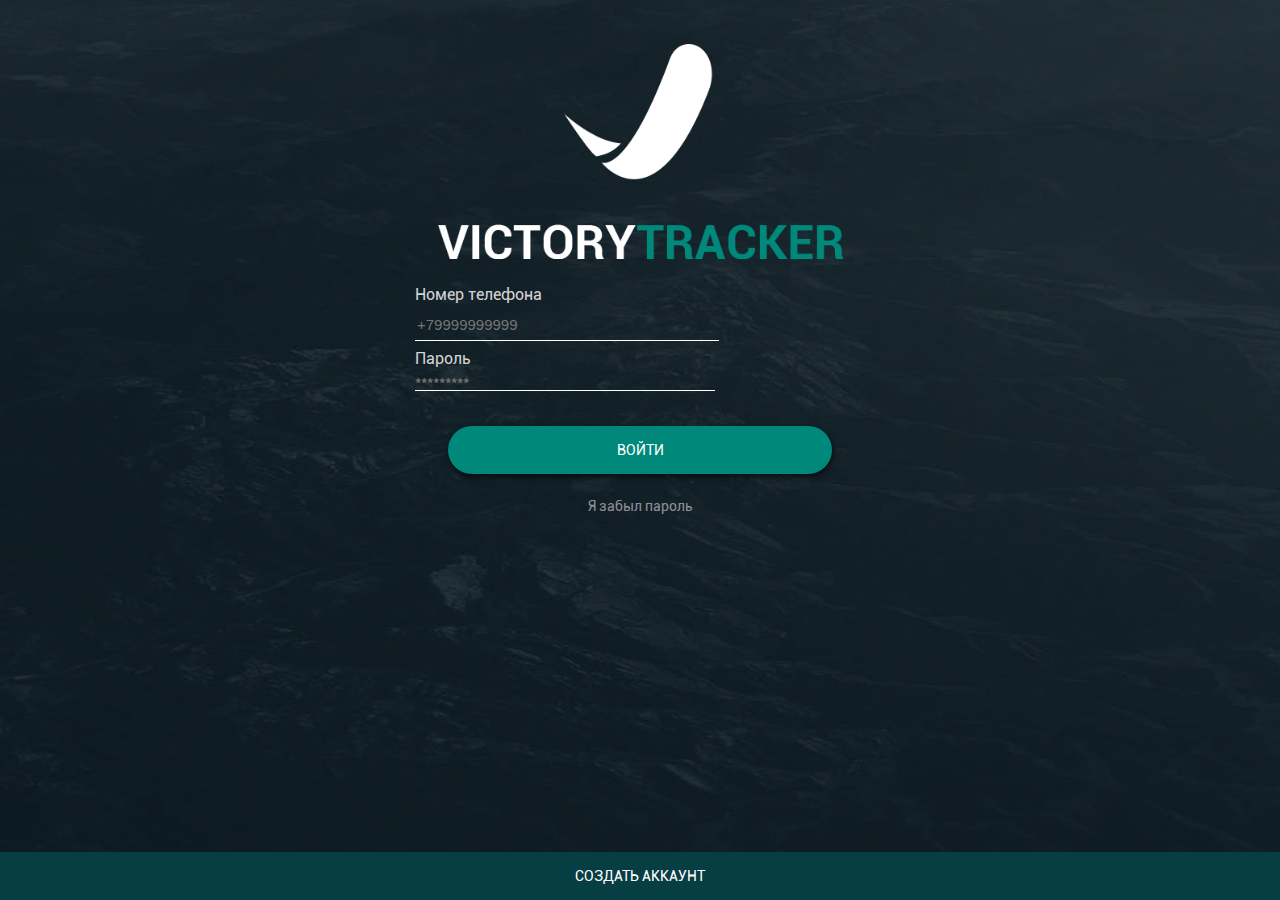
==== commit 85fe4f25: "css" ====
--- a/index.html
+++ b/index.html
@@ -9,14 +9,9 @@
         <title>Viktorytracker</title>
         <link rel="stylesheet" href="lib/framework7/css/framework7.ios.min.css">
         <link rel="stylesheet" href="lib/framework7/css/framework7.ios.colors.min.css">
-        <!--link rel="stylesheet" href="lib/framework7/css/framework7-icons.css"-->              
-        <link rel="stylesheet/less" type="text/css" href="css/styles.less">
-        <script src="js/less.min.js" type="text/javascript"></script>
-        <script>        
-        less.modifyVars({
-        '@dpscale': (1/window.devicePixelRatio)+0.5
-         });
-        </script>
+        <link rel="stylesheet" href="css/style.css">
+        <!--link rel="stylesheet/less" type="text/css" href="css/styles.less"-->
+
     </head>
     <body>
  <!-- Status bar overlay for full screen mode (PhoneGap) -->
@@ -101,7 +96,7 @@
       <!-- Right Panel with Cover effect -->
       <div class="panel panel-right panel-cover">
          <div class="view view-right">
-            
+
             <div class="content-block search-block">
                <div class="top">
                   <div class="name">Параметры поиска</div>
@@ -109,7 +104,7 @@
                      <button class="button save" id="search_save"><!--<i class="f7-icons">check</i>--></button>
                      <a href="#" class="close close-panel"><i class="f7-icons">close</i></a>
                   </div>
-               </div>               
+               </div>
                <div class="searchform">
                   <div class="begin">
                      <span class="icon_map_routes"></span>
@@ -458,7 +453,7 @@
             </div>
          </div>
       </div>
-      <!-- >Right Panel content here end</ -->      
+      <!-- >Right Panel content here end</ -->
       <!-- Views -->
       <div class="views">
          <!-- Your main view, should have "view-main" class -->
@@ -502,9 +497,9 @@
                                 </div>
                             </div>
                         </div>
-                             <a href="pages/registration.html" class="link bottomplansh">СОЗДАТЬ АККАУНТ</a>             
+                             <a href="pages/registration.html" class="link bottomplansh">СОЗДАТЬ АККАУНТ</a>
                      </div>
-                     
+
                   </div>
                </div>
             </div>
@@ -519,26 +514,26 @@
                 <p>Выберите эту группу, если вы являетесь водителем транспортного средства и непосредственно выполняете маршруты. Вы сможете связываться с дипетчером, отправлять заявки на маршрут, принятые к исполнению. Потребуется  добавить данные о юридическом лице и автомобилях</p>
                 <p class="H2">Менеджер</p>
                 <p>Выберите эту группу, если вы просто хотите получать информацию об имеющихся маршрутах и не планируете пользоваться расширенным функционалом приложения. Не требуется  добавить данные о юр. лице и автомобилях</p>
-                <p><a href="#" class="close-popup">Закрыть</a></p>      
-            </div>
-        </div>
-        
+                <p><a href="#" class="close-popup">Закрыть</a></p>
+            </div>
+        </div>
+
         <!--Выслать активационный SMS для регистрации-->
         <div class="popup popup-standart popup-sendregistrationsms phone">
-            <div class="content-block">              
+            <div class="content-block">
                 <div class="item-content">
                     <p class="names">Ваш аккаунт не активирован. <br>Отправить код активации на указанный телефон?</p>
-                </div> 
+                </div>
             </div>
             <div class="button_container">
              <button class="button close-popup">ОТМЕНА</button><button id="sendmesms" class="button active">ОТПРАВИТЬ</button>
             </div>
         </div>
-        
+
         <!--Подверждение по SMS после регистрации-->
         <div class="popup popup-standart popup-registrationsms phone">
             <form id="activation-form" class="vajax-submit" method="POST">
-            <div class="content-block">              
+            <div class="content-block">
                 <div class="item-content">
                     <p>Для завершения регистрации введите код подтверждения</p>
                     <div class="item-inner">
@@ -547,7 +542,7 @@
                             <input type="text" name="activation_code">
                         </div>
                     </div>
-                </div> 
+                </div>
               </div>
                  </div>
                  <button class="button close-popup">ОТМЕНА</button><button type="submit" class="button active">ПРОДОЛЖИТЬ</button>
@@ -561,7 +556,7 @@
             </div>
             <div class="button close-popup">ОТМЕНА</div><div class="button active close-popup">ПРОДОЛЖИТЬ</div>
         </div>
-        
+
          <!--Подверждение по SMS после регистрации-->
         <!--div class="popup popup-standart popup-registrationerror phone">
             <div class="content-block">
@@ -569,7 +564,7 @@
                 <p class='center'>При регистрации возникла ошибка. <span id="msgreg"></span></p>
             </div>
             <div class="button close-popup">ОТМЕНА</div><div class="button active close-popup">ПРОДОЛЖИТЬ</div>
-        </div-->       
+        </div-->
         <!--Восстановление пароля-->
         <div class="popup popup-standart popup-newpasswordphone phone">
             <div class="content-block">
@@ -582,7 +577,7 @@
                             <input type="tel" id="new_password_phone" name="phone" placeholder="+7(999)999-99-99" >
                         </div>
                     </div>
-                </div> 
+                </div>
             </div>
              <div class="button_container">
             <div class="button close-popup">ОТМЕНА</div><div class="button active" onclick="newpasswordstep2()" id="newpasswordstep2">ДАЛЕЕ</div>
@@ -601,8 +596,8 @@
                             <input type="number" id="new_password_sms_code" name="smscode" placeholder="000000">
                         </div>
                     </div>
-                </div> 
-            </div> 
+                </div>
+            </div>
             <div class="button close-popup">ОТМЕНА</div><div class="button active"  onclick="newpasswordstep3()" id="newpasswordstep3">ДАЛЕЕ</div>
         </div>
         <!--Установка нового пароля-->
@@ -617,14 +612,14 @@
                             <input type="password" id="new_password" name="paswd" placeholder="******">
                         </div>
                     </div>
-                </div> 
+                </div>
                 <div class="popup-inner">
                     <div class="item-title label">Повторите пароль</div>
                     <div class="item-input">
                         <input type="password" id="new_password_confirm" name="paswdconfirm" placeholder="******">
                     </div>
                 </div>
-            </div>    
+            </div>
             <div class="button close-popup">ОТМЕНА</div><div class="button active" onclick="newpasswordstep4()"  id="newpasswordstep4">УСТАНОВИТЬ</div>
 
         </div>
@@ -637,11 +632,11 @@
                     <div class="item-inner">
                         <a href="tel:88009995566" class="external link icon-only open-panel telnumhref"><span class="ico icon-phone-gray"></span><span id="dispetcherPhone">8 800 500 46 97</span></a>
                     </div>
-            
+
                 <div class="item-inner">
                     <a href="mailto:" class="link icon-only open-panel"><span class="ico icon-mail-gray"></span><span id="dispetcherMail">dispetcher@victorymail.ru</span></a>
                 </div>
-				</div> 
+				</div>
                <div class="button-content"> <a href="tel:88009995566" class="external callcircle telnumhref"><span class="ico icon-phone-white"></span></a><div class="close-popup"></div></div>
             </div>
         </div>
@@ -664,12 +659,12 @@
                         </div>
                     </div>
                     <div class="button-container"><div class="close-popup">ОТМЕНА</div><div class="save_subscribe" onclick="vicFunc.saveSubscribe();">СОХРАНИТЬ</div></div>
-				</div> 
-              
-            </div>
-        </div>     
-       
-       
+				</div>
+
+            </div>
+        </div>
+
+
         <!--Добавление автомобиля-->
         <div class="popup popup-addcars forcars">
               <p class="topPopup">Новая машина</p>
@@ -687,14 +682,14 @@
                             <div class="item-input">
                                 <input type="text" name="region_code" value="" placeholder="">
                             </div>
-                        </div>                        
+                        </div>
                         <div class="popup-inner">
                             <div class="item-title label">Номер ПТС</div>
                             <div class="item-input">
                                 <input type="text" name="pts_number" value="" placeholder="">
                             </div>
                         </div>
-                        
+
                         <div class="popup-inner">
                             <div class="item-title label">Грузоподъемность</div>
                             <div class="item-input">
@@ -708,7 +703,7 @@
 								<option>Выберите тип кузова</option>
 								</select>
                             </div>
-                        </div>                      
+                        </div>
                         <div class="popup-inner">
                             <div class="item-title label">Объем кузова</div>
                             <div class="item-input">
@@ -721,13 +716,13 @@
                             <div class="item-input">
                                 <input type="text" name="length"  value="" placeholder="">
                             </div>
-                        </div> 
+                        </div>
                         <div class="popup-inner">
                             <div class="item-title label">Ширина</div>
                             <div class="item-input">
                                 <input type="text" name="width"  value="" placeholder="">
                             </div>
-                        </div> 
+                        </div>
                         <div class="popup-inner">
                             <div class="item-title label">Высота</div>
                             <div class="item-input">
@@ -735,30 +730,30 @@
                             </div>
                         </div>
                         </div>
-                    </div> 
+                    </div>
                 </form>
             </div>
             <div class="button_container">
-             <div class="close-popup">ОТМЕНА</div>           
+             <div class="close-popup">ОТМЕНА</div>
             <div class="savecars"  onclick="vicFunc.saveNewCarClick()" id="saveNewCar">СОХРАНИТЬ</div>
             </div>
         </div>
    <!--Действия с маршрутом-->
  <div class="popup popup-action tablet-fullscreen">
-  <div class="content-block">                
+  <div class="content-block">
    <div class="containerforbutton">
     <div class="row-action" onclick="vicFunc.subscribeActionClick();" id="subscribe-action"><span>Добавить в подписки</span><div class="subscribe-action"><i class="ico ico-star-white"></i></div></div>
     <div class="row-action" onclick="vicFunc.closeActionClick();" id="close-action"><span></span><div class="close-action"><i class="ico ico-close-white"></i></div></div>
     <div class="row-action" onclick="vicFunc.getRouteActionClick();" id="get-route-action"><span>Принять маршрут</span><div class="get-route-action"><i class="ico ico-check-white"></i></div></div>
     <div class="row-action" onclick="vicFunc.rateActionClick();" id="rate-action"><span>Предложить ставку</span><div class="rate-action"><i class="ico ico-bet-white"></i></div></div>
-    <div class="row-action"><a href="tel:88009995566" class="external telnumhref"><span>позвонить оператору</span><div class="call-action"><i class="ico ico-phone-white"></i></a></div></div>
+    <div class="row-action"><a href="tel:88009995566" class="external telnumhref"><span>Позвонить оператору</span><div class="call-action"><i class="ico ico-phone-white"></i></a></div></div>
     <div class="row-action" onclick="vicFunc.questionActionClick();" id="question-action"><span>Задать вопрос</span><div class="question-action"><i class="ico ico-question-white"></i></div></div>
-   </div>    
+   </div>
   </div>
- </div>      
-        
-        
-        
+ </div>
+
+
+
         <!--Редактирование автомобиля-->
         <div class="popup popup-editcars forcars">
               <p class="topPopup">Редактироване машины</p>
@@ -776,14 +771,14 @@
                             <div class="item-input">
                                 <input type="text" name="region_code" id="region_code" value="" v="61" placeholder="">
                             </div>
-                        </div>                        
+                        </div>
                         <div class="popup-inner">
                             <div class="item-title label">Номер ПТС</div>
                             <div class="item-input">
                                 <input type="text" name="pts_number" id="pts_number" value="" v="61ТМ333555" placeholder="">
                             </div>
                         </div>
-                        
+
                         <div class="popup-inner">
                             <div class="item-title label">Грузоподъемность</div>
                             <div class="item-input">
@@ -797,7 +792,7 @@
 								<option>Выберите тип кузова</option>
 								</select>
                             </div>
-                        </div>                      
+                        </div>
                         <div class="popup-inner">
                             <div class="item-title label">Объем кузова</div>
                             <div class="item-input">
@@ -810,13 +805,13 @@
                             <div class="item-input">
                                 <input type="text" name="length" id="length" value="" v="6" placeholder="">
                             </div>
-                        </div> 
+                        </div>
                         <div class="popup-inner">
                             <div class="item-title label">Ширина</div>
                             <div class="item-input">
                                 <input type="text" name="width" id="width" value="" v="2" placeholder="">
                             </div>
-                        </div> 
+                        </div>
                         <div class="popup-inner">
                             <div class="item-title label">Высота</div>
                             <div class="item-input">
@@ -824,15 +819,15 @@
                             </div>
                         </div>
                         </div>
-                    </div> 
+                    </div>
                 </form>
             </div>
             <div class="button_container">
-             <div class="close-popup">ОТМЕНА</div>           
+             <div class="close-popup">ОТМЕНА</div>
             <div class="savecars" onclick="vicFunc.saveCarClick()"  id="saveCar">СОХРАНИТЬ</div>
             </div>
         </div>
-        
+
         <!--ставки на маршрут-->
         <div class="popup popup-rateorder popup-standart">
             <div class="content-block">
@@ -843,13 +838,13 @@
              <div class="selector">
             <div class="label" id="perkm">RUB/КМ</div>
             <div class="item-input">
-                <label class="label-switch"><input type="checkbox"   id="per_km"   name="per_km"  checked="checked" value="1"><div class="checkbox"></div></label>     
+                <label class="label-switch"><input type="checkbox"   id="per_km"   name="per_km"  checked="checked" value="1"><div class="checkbox"></div></label>
             </div>
          </div></div>
-            
+
             </div>
             <div class="button_container">
-             <div class="close-popup">ОТМЕНА</div>           
+             <div class="close-popup">ОТМЕНА</div>
             <div class="saverate" onclick="vicFunc.saveRateClick();" id="saverate">СОХРАНИТЬ</div>
             </div>
 
@@ -859,18 +854,18 @@
         <div class="popup popup-addticket popup-standart">
             <div class="content-block">
             <p class="topPopup question"></p>
-            <p class="theme">Укажите тему вопроса:</p>            
+            <p class="theme">Укажите тему вопроса:</p>
             <div class="formrate">
                 <textarea id="questionforroute"></textarea>
             </div>
             </div>
             <div class="button_container">
-             <div class="close-popup">ОТМЕНА</div>           
+             <div class="close-popup">ОТМЕНА</div>
             <div class="saverate" onclick="vicFunc.saveQuestionClick();"  id="savequestion">СОХРАНИТЬ</div>
             </div>
 
          </div>
-               
+
           <!--информационное сообщение-->
         <div class="popup popup-info">
             <div class="content-block">
@@ -886,7 +881,7 @@
                 <p>Тикет создан</p>
                 <div class="button" onclick="vicFunc.openTicket();" ticket="0">OK</div>
             </div>
-        </div>    
+        </div>
         <!--Логин/пароль не верны-->
         <div class="popup popup-standart popup-wrongpass info">
             <div class="content-block">
@@ -896,19 +891,23 @@
 
             </div>
         </div>
-    
-         
-        <!--подсказка к городам-->      
+
+
+        <!--подсказка к городам-->
         <div id="cities"></div>
           <!--карта для определения расстояний-->
            <div id="mapdummy"></div>
-              <!--Все всплывающие окна здесь закончились-->     
-     
-
-        <script src="js/yamap.js" type="text/javascript"></script>
+              <!--Все всплывающие окна здесь закончились-->
+              <!--  script src="js/less.min.js" type="text/javascript"></script>
+              <script>
+              less.modifyVars({
+              '@dpscale': (1/window.devicePixelRatio)+0.5
+               });
+             </script  -->
+        <script src="https://api-maps.yandex.ru/2.1/?lang=ru_RU&load=package.route&onerror=map_error" type="text/javascript"></script>
          <script type="text/javascript" src="js/echo.js"></script>
         <script type="text/javascript" src="cordova.js"></script>
-        <script type="text/javascript" src="js/socket.io.js"></script>        
+        <script type="text/javascript" src="js/socket.io.js"></script>
         <script type="text/javascript" src="lib/framework7/js/framework7.js"></script>
         <script type="text/javascript" src="js/echo.js"></script>
         <script type="text/javascript" src="js/application_function.js"></script>
@@ -917,4 +916,4 @@
 
     </body>
 
-</html>+</html>
--- a/css/style.css
+++ b/css/style.css
@@ -0,0 +1,2927 @@
+/* Colors */
+@font-face {
+  font-family: 'Roboto';
+  font-style: normal;
+  font-weight: 400;
+  src: url(/fonts/Roboto-Regular.ttf);
+}
+@font-face {
+  font-family: 'Roboto';
+  font-style: normal;
+  font-weight: 300;
+  src: local('Roboto Light'), url(../fonts/Roboto-Light.ttf) format('truetype');
+}
+@font-face {
+  font-family: 'Roboto';
+  font-style: italic;
+  font-weight: 300;
+  src: local('Roboto Light Italic'), url(../fonts/Roboto-LightItalic.ttf) format('truetype');
+}
+@font-face {
+  font-family: 'Roboto';
+  font-style: normal;
+  font-weight: 500;
+  src: local('Roboto Medium'), url(../fonts/Roboto-Medium.ttf) format('truetype');
+}
+@font-face {
+  font-family: 'Roboto';
+  font-style: italic;
+  font-weight: 500;
+  src: local('Roboto Medium Italic'), url(../fonts/Roboto-Medium-Italic.ttf) format('truetype');
+}
+@font-face {
+  font-family: 'Roboto';
+  font-style: normal;
+  font-weight: 700;
+  src: local('Roboto Bold'), url(../fonts/Roboto-Bold.ttf) format('truetype');
+}
+@font-face {
+  font-family: 'Roboto';
+  font-style: italic;
+  font-weight: 700;
+  src: local('Roboto Bold Italic'), url(../fonts/Roboto-Bold-Italic.ttf) format('truetype');
+}
+/*reset*/
+html,
+body,
+div,
+span,
+applet,
+object,
+iframe,
+h1,
+h2,
+h3,
+h4,
+h5,
+h6,
+p,
+blockquote,
+pre,
+a,
+abbr,
+acronym,
+address,
+big,
+cite,
+code,
+del,
+dfn,
+em,
+img,
+ins,
+kbd,
+q,
+s,
+samp,
+small,
+strike,
+strong,
+sub,
+sup,
+tt,
+var,
+b,
+u,
+i,
+center,
+dl,
+dt,
+dd,
+ol,
+ul,
+li,
+fieldset,
+form,
+label,
+legend,
+table,
+caption,
+tbody,
+tfoot,
+thead,
+tr,
+th,
+td,
+article,
+aside,
+canvas,
+details,
+embed,
+figure,
+figcaption,
+footer,
+header,
+hgroup,
+menu,
+nav,
+output,
+ruby,
+section,
+summary,
+time,
+mark,
+audio,
+video {
+  margin: 0;
+  padding: 0;
+  border: 0;
+  font-size: 100%;
+  font: inherit;
+  vertical-align: baseline;
+}
+/* HTML5 display-role reset for older browsers */
+article,
+aside,
+details,
+figcaption,
+figure,
+footer,
+header,
+hgroup,
+menu,
+nav,
+section {
+  display: block;
+}
+body {
+  line-height: 1;
+  font-family: 'Roboto';
+}
+ol,
+ul {
+  list-style: none;
+}
+blockquote,
+q {
+  quotes: none;
+}
+blockquote:before,
+blockquote:after,
+q:before,
+q:after {
+  content: '';
+  content: none;
+}
+table {
+  border-collapse: collapse;
+  border-spacing: 0;
+}
+div.rate-order-names {
+  width: 100%;
+  margin: 0 auto;
+  display: -webkit-box;
+  display: -webkit-flex;
+  display: -ms-flexbox;
+  display: flex;
+  -webkit-box-orient: horizontal;
+  -webkit-box-direction: normal;
+  -webkit-flex-direction: row;
+  -ms-flex-direction: row;
+  flex-direction: row;
+  -webkit-box-pack: justify;
+  -webkit-justify-content: space-between;
+  -ms-flex-pack: justify;
+  justify-content: space-between;
+  -webkit-box-align: center;
+  -webkit-align-items: center;
+  -ms-flex-align: center;
+  align-items: center;
+}
+div.rate-order-names div input {
+  width: 50px;
+  border: none;
+  color: #6d6d72;
+  font-family: 'Roboto';
+  font-style: normal;
+  font-weight: 400;
+  font-size: 14px;
+}
+div.rate-order-names div.popup-rateorder span.icon-rub {
+  width: 12px !important;
+  height: 15px !important;
+}
+div.popup.popup-rateorder.popup-standart.modal-in div.button_container {
+  display: -webkit-box;
+  margin-top: 10px;
+  display: -webkit-flex;
+  display: -ms-flexbox;
+  display: flex;
+  -webkit-box-orient: horizontal;
+  -webkit-box-direction: normal;
+  -webkit-flex-direction: row;
+  -ms-flex-direction: row;
+  flex-direction: row;
+  -webkit-justify-content: space-around;
+  -ms-flex-pack: distribute;
+  justify-content: space-around;
+  -webkit-box-align: center;
+  -webkit-align-items: center;
+  -ms-flex-align: center;
+  align-items: center;
+}
+div.rate-order-names div.ratetxt {
+  color: #6d6d72;
+  font-family: 'Roboto';
+  font-style: normal;
+  font-weight: 400;
+  font-size: 14px;
+  text-transform: none;
+}
+div.formrate {
+  color: #6d6d72;
+  font-family: 'Roboto';
+  font-style: normal;
+  font-weight: 400;
+  font-size: 14px;
+}
+div.rate-order-names label.label-switch {
+  width: 22px !important;
+  margin-top: 5px;
+}
+div.rate-order-names span.icon-rub {
+  width: 12px !important;
+  height: 15px !important;
+  margin-right: 8px !important;
+}
+div.popup.popup-rateorder.popup-standart.modal-in div.content-block {
+  margin: 10px 0 !important;
+}
+div.popup.popup-rateorder.popup-standart.modal-in p.name {
+  text-align: center;
+}
+div.popup.popup-addticket.popup-standart.modal-in p.topPopup.question {
+  width: 68px;
+  height: 68px;
+  border: 1px solid #fff;
+  border-radius: 50%;
+  position: absolute;
+  top: 40px;
+  left: 50%;
+  margin-left: -34px;
+  background: url(../images/pages/ic_question_white.svg) center center no-repeat;
+  background-size: 20px 20px;
+}
+div.popup.popup-info-ticket.modal-in p.topPopup,
+div.popup.popup-info.modal-in p.topPopup {
+  width: 68px;
+  height: 68px;
+  border: 1px solid #26a69a;
+  border-radius: 50%;
+  background: url(../images/pages/ic_check_white.svg) center center no-repeat;
+  background-size: 20px 20px;
+}
+div.popup.popup-addticket {
+  padding-top: 150px !important;
+  border-radius: 4px;
+}
+div.popup.popup-addticket p.theme {
+  text-align: center;
+  padding-bottom: 8px;
+}
+div.popup.popup-addticket textarea {
+  border: none;
+  width: 80%;
+  margin: 0 auto;
+  color: #6d6d72;
+  font-family: 'Roboto';
+  font-style: normal;
+  font-weight: 400;
+  font-size: 16px;
+}
+div.popup.popup-info-ticket.modal-in,
+div.popup.popup-info.modal-in {
+  width: 90%;
+  height: 226px;
+  border-radius: 4px;
+  background: #fff;
+  position: absolute;
+  top: 50%;
+  left: 50%;
+  margin-top: -113px;
+  margin-left: -45%;
+}
+div.popup.popup-info-ticket.modal-in div.content-block,
+div.popup.popup-info.modal-in div.content-block {
+  display: -webkit-box !important;
+  display: -webkit-flex !important;
+  display: -ms-flexbox !important;
+  display: flex !important;
+  -webkit-box-orient: vertical;
+  -webkit-box-direction: normal;
+  -webkit-flex-direction: column;
+  -ms-flex-direction: column;
+  flex-direction: column;
+  -webkit-justify-content: space-around;
+  -ms-flex-pack: distribute;
+  justify-content: space-around;
+  -webkit-box-align: center;
+  -webkit-align-items: center;
+  -ms-flex-align: center;
+  align-items: center;
+  width: 100%;
+  height: 100%;
+  margin: 0 !important;
+  padding: 0 !important;
+}
+.row-action a {
+  color: #ffffff;
+}
+div.popup.popup-info-ticket div.button,
+div.button.close-popup {
+  border: none !important;
+  color: #6d6d72 !important;
+  text-decoration: none;
+}
+div.popup.popup-addticket div.button_container {
+  display: -webkit-box;
+  display: -webkit-flex;
+  display: -ms-flexbox;
+  display: flex;
+  -webkit-box-orient: horizontal;
+  -webkit-box-direction: normal;
+  -webkit-flex-direction: row;
+  -ms-flex-direction: row;
+  flex-direction: row;
+  -webkit-justify-content: space-around;
+  -ms-flex-pack: distribute;
+  justify-content: space-around;
+  -webkit-box-align: start;
+  -webkit-align-items: flex-start;
+  -ms-flex-align: start;
+  align-items: flex-start;
+}
+div.login-screen input[type="text"] {
+  border-bottom: 1px solid #969b9f !important;
+}
+div.login-screen input[type="password"] {
+  border-bottom: 1px solid #969b9f !important;
+}
+div.login-screen div.page-content div.list-block li.item-content {
+  padding-left: 0 !important;
+}
+div#login-form .list-block .item-title.label {
+  width: 100%;
+}
+/*div.item-media{padding-top: 0px * @dpscale !important;}*/
+div.item-error {
+  padding-top: 4px;
+  padding-bottom: 4px;
+  color: red;
+  margin-left: 5px;
+}
+div#carsblocks div.region {
+  padding-bottom: 3px !important;
+}
+div.person-edit div.item-inner.Hreg {
+  margin-left: 30px !important;
+}
+div.person-edit div.item-inner {
+  margin-left: 45px !important;
+  padding-top: 12px !important;
+}
+div.person-edit div.item-inner div {
+  margin-left: 0px !important;
+  padding-left: 0 !important;
+}
+div.person-edit div.list-block {
+  padding: 16px 0 !important;
+}
+div.person-edit div.item-inner div.item-title.label {
+  padding-bottom: 8px !important;
+}
+select#bodyType {
+  padding-bottom: 4px;
+}
+input#begin {
+  font-size: 16px;
+}
+input#end {
+  font-size: 16px;
+}
+form#login-form div.list-block {
+  max-width: 380px;
+}
+div.view-main div.region {
+  padding-bottom: 16px;
+}
+div.view-main div:nth-child(3).address-name {
+  padding-top: 16px;
+}
+div.view-main div.begin span.icon_map_routes {
+  top: 40% !important;
+}
+div.view-main span.icon-dist {
+  margin-right: 4px;
+}
+/*
+body.with-panel-left-reveal .views {
+    -webkit-transform: translate3d(0, 0, 0);
+    transform: translate3d(0, 0, 0);
+}
+.panel.panel-left.panel-reveal {
+    box-shadow: 0px 0px 10px rgba(0, 0, 0, 0.8);
+    z-index: 6000;
+}*/
+.page-content.bgBlack {
+  background: url('../images/pages/fon.jpg') #12161a;
+  background-size: 100% 100%;
+  color: #fff;
+  height: 100%;
+  width: 100%;
+  position: relative;
+  text-align: center;
+}
+/*Форма логина*/
+.login-screen {
+  /*@color-orange: #ffb74d;
+@color-blue_light: #00897b;
+@color-blue: #006064;
+@color-blue_dark: #083e44;
+@color-font-white: rgba(255,255,255,1);
+@color-font-gray-lite: rgba(150,163,170,1);
+@color-font-gray-dark: rgba(69,90,100,1);
+@dpscale: 1;*/
+}
+.login-screen .logo {
+  margin: 0 auto;
+  margin-top: 10vh;
+  /*90px*@dpscale; /*10vh;*/
+  margin-bottom: 3vh;
+  /*36px*@dpscale; /*3vh; */
+  height: 8vh;
+  /*89px*@dpscale; /*    8vh; */
+}
+.login-screen .list-block .item-logo input.input-text,
+.login-screen .list-block .item-logo input.input-text:focus,
+.login-screen .list-block .item-logo input.input-text:active {
+  border: 0px;
+  background: transparent;
+  color: #ffffff;
+  font-size: 16px;
+  outline: none;
+  padding-left: 0px;
+  margin-bottom: 16px;
+}
+.login-screen .list-block .btn-main:active,
+.login-screen .list-block .btn-main:focus {
+  border: 0px;
+  outline: none;
+}
+.login-screen .list-block .item-logo {
+  width: 100%;
+  text-align: left;
+}
+.login-screen .list-block .item-input {
+  margin-left: 0px;
+}
+.login-screen .list-block .item-title .label {
+  width: 100%;
+  color: #ffffff;
+  font-size: 14px;
+}
+.login-screen #login-form .list-block #login-form .item-content {
+  margin-bottom: 3.7%;
+}
+.login-screen .list-block .item-logo input.input-text::-webkit-input-placeholder {
+  color: #ffffff;
+}
+.login-screen .list-block .item-logo input.input-text:-moz-placeholder {
+  color: #ffffff;
+}
+.login-screen #login-form {
+  width: 70%;
+  margin: 0 auto;
+  text-align: left;
+}
+.login-screen .logo-form .label {
+  color: #a4b2b9;
+  width: 100%;
+  display: block;
+  font-size: 14px;
+  padding-top: 5px;
+  padding-bottom: 10px;
+}
+.bottomplansh {
+  position: absolute;
+  width: 100%;
+  background: #073e43;
+  display: block;
+  color: #fff;
+  bottom: 0px;
+  box-sizing: padding-box;
+  text-align: center;
+  font-size: 14px;
+  height: 48px;
+  /*48dp*/
+  line-height: 48px;
+  z-index: 10;
+}
+.btn-main {
+  border: 0px;
+  border-radius: 25px;
+  width: 80%;
+  padding: 0%;
+  display: block;
+  background: #00897b;
+  color: #fff;
+  margin: 0 auto;
+  margin-top: 5%;
+  margin-bottom: 1.146%;
+  height: 48px;
+  /*48dp*/
+  line-height: 48px;
+  font-size: 14px;
+  -webkit-box-shadow: 1px 3px 6px 0px rgba(0, 0, 0, 0.68);
+  -moz-box-shadow: 1px 3px 6px 0px rgba(0, 0, 0, 0.68);
+  box-shadow: 1px 3px 6px 0px rgba(0, 0, 0, 0.68);
+}
+#forgotpswd {
+  font-size: 14px;
+  text-align: center;
+  width: 100%;
+}
+.list-block input[type="time"],
+.list-block input[type="number"],
+.list-block input[type="search"],
+.list-block input[type="text"],
+.list-block input[type="password"],
+.list-block input[type="email"],
+.list-block input[type="tel"],
+.list-block input[type="url"],
+.list-block input[type="date"],
+.list-block input[type="datetime-local"],
+.list-block select,
+.list-block textarea {
+  height: auto;
+}
+.newpasswordstep1 {
+  cursor: pointer;
+}
+.popup-standart {
+  background: url('../images/pages/topmodal.png') no-repeat top center #ffffff;
+  background-size: 100% 150px;
+  width: 90vw;
+  left: 5vw;
+  /*16dp*/
+  right: 5vw;
+  /*16dp*/
+  top: 5vw;
+  padding-top: 30px;
+  height: auto;
+  max-height: 100%;
+  padding-bottom: 20px;
+}
+.popup-standart.phone .content-block {
+  background: url('../images/pages/phonec.png') no-repeat top center;
+  background-size: 60px 60px;
+  width: 90vw;
+  left: 5vw;
+  /*16pd*/
+  right: 5vw;
+  /*16pd*/
+  padding-top: 95px;
+  border-bottom: 1px solid #90a4ae;
+  padding-bottom: 5px;
+  text-align: center;
+  min-height: 180px;
+  margin-bottom: 10px;
+}
+.popup-standart.phone .popup-inner {
+  font-size: 16px;
+  color: #455a64;
+  display: flex;
+  justify-content: space-between;
+  align-items: center;
+}
+.popup-standart.info .content-block {
+  background: url('../images/pages/infoc.png') no-repeat top center;
+  background-size: 48px 48px;
+  /*  width: 90vw;*/
+  left: 5vw;
+  /*16pd*/
+  right: 5vw;
+  /*16pd*/
+  padding-top: 95px;
+  border-bottom: 0px solid #90a4ae;
+}
+.popup-newpasswordconfirm .popup-inner div.item-title {
+  text-align: left;
+}
+.info .H2 {
+  font-weight: bold;
+  text-align: center;
+  margin-top: 2.55vh;
+  margin-bottom: 2.55vh;
+}
+.info .close-popup {
+  display: inline-block;
+  margin-top: 2.55vh;
+  text-transform: uppercase;
+  color: #586972;
+  width: 95%;
+  text-align: right;
+}
+.popup-standart.info .content-block {
+  text-align: left;
+}
+.popup-standart.phone {
+  text-align: right;
+}
+.content-block .msgreg {
+  color: #00897b;
+  font-size: 80%;
+  text-align: left;
+}
+.popup-selectgroup .content-block p {
+  font-size: 13px;
+}
+p.center {
+  text-align: center;
+}
+.popup-newpasswordphone .content-block p {
+  color: #455a64;
+}
+.popup-inner {
+  padding: 20px 0px 0px 20px;
+}
+.popup-inner div.item-title {
+  width: 50%;
+  font-size: 13px;
+  color: #78858b;
+  float: left;
+}
+.popup-inner div.item-input {
+  width: 40%;
+  font-size: 13px;
+  color: #78858b;
+  float: left;
+}
+.popup-inner div.item-input input {
+  border: 0px;
+  width: 100%;
+}
+.popup-standart .button {
+  padding: 0px 15px;
+  border: 0px;
+  display: inline-block;
+}
+.popup-standart .button.close-popup {
+  color: #455a64;
+}
+.popup-standart .button.active {
+  color: #00897b;
+  background: none;
+}
+/*/// форма логина*/
+/* Страница с картой */
+.map {
+  position: absolute;
+  top: 0px;
+  left: 0px;
+  width: 100%;
+  height: 100%;
+}
+.tops .navbar {
+  background: #0d1f24;
+  color: #fff;
+  height: 44px;
+}
+.tops .navbar a {
+  color: #fff;
+  font-weight: bold;
+}
+.tops .map-ico-search {
+  /* margin-right: 24px * @dpscale;*/
+}
+.tops .navbar-inner {
+  padding: 16px 16px;
+}
+.tops .orp {
+  width: 72px;
+}
+.tops .search {
+  background: transparent;
+  color: #ffffff;
+  border: 0px;
+  font-size: 20px;
+  width: 140px;
+}
+.tops .search::-webkit-input-placeholder {
+  color: #ffffff;
+}
+.tops .search::-moz-input-placeholder {
+  color: #ffffff;
+}
+.tops .search::-ms-input-placeholder {
+  color: #ffffff;
+}
+.tops .search::-webkit-placeholder {
+  color: #ffffff;
+}
+.tops .search::-moz-placeholder {
+  color: #ffffff;
+}
+.tops .search::-ms-placeholder {
+  color: #ffffff;
+}
+.tops .search::placeholder {
+  color: #ffffff;
+}
+.purpose,
+.reload,
+.dispetcher {
+  position: absolute;
+  right: 10px;
+  width: 56px;
+  height: 56px;
+  border-radius: 56px;
+}
+.purpose {
+  top: 70px;
+  background: url('../images/pages/purpus.png') center center no-repeat #00acc1;
+}
+.reload {
+  top: 142px;
+  background: url('../images/pages/refrash.png') center center no-repeat #26a69a;
+}
+.dispetcher {
+  top: 214px;
+  background: url('../images/pages/dispath.png') center center no-repeat #039be5;
+}
+.registration-form {
+  margin: 0px;
+}
+.reg-content-block {
+  padding: 0px;
+  margin-top: 4.4625vh;
+  /*28dp*/
+  margin-bottom: 0px;
+  /*28dp*/
+  padding-bottom: 8px;
+  border-left: 4px solid #26a69a;
+  background: #fff;
+}
+#pageContentRegistration {
+  padding-top: 20px;
+}
+#pageContentRegistration .page-top {
+  background: transparent;
+  padding-top: 0px;
+}
+#pageContentRegistration .page-top .left {
+  min-width: 11.475%;
+  /*72dp*/
+  float: left;
+  background: transparent;
+  padding-left: 2.55%;
+  /*16dp*/
+  line-height: 23px;
+  padding-bottom: 15px;
+}
+.page-top .left a {
+  color: #ffffff;
+}
+.logo-ico {
+  background: url('../images/pages/manc.png') center top no-repeat;
+  width: 100%;
+  height: 15.3vh;
+  background-size: contain;
+  float: none;
+  clear: both;
+  position: relative;
+  margin-top: 13.3875vh;
+  /*84dp*/
+}
+.icon {
+  height: 19px;
+  background-size: contain;
+}
+.map-ico-routes {
+  background: url(../images/pages/routes_fff.svg) left top no-repeat;
+  background-size: 100% 100%;
+}
+.map-ico-line3 {
+  background: url(../images/pages/line_3_fff.svg) left top no-repeat;
+  background-size: 100% 100%;
+}
+.map-ico-search {
+  background: url(../images/pages/search_fff.svg) left top no-repeat;
+  background-size: 100% 100%;
+}
+.mapbottom {
+  display: flex;
+  justify-content: space-around;
+  align-items: center;
+  z-index: 12505;
+}
+.icon-phone {
+  width: 13px;
+  background: url('../images/pages/telico.jpg') center top no-repeat;
+}
+.icon-dates {
+  background: url('../images/pages/ic_date_range_grey.svg') center top no-repeat;
+  background-size: 100% 100%;
+}
+.f7-icons.icon-back {
+  background: url('../images/pages/ic_arrow_left_white.svg') center top no-repeat;
+  background-size: contain;
+  width: 16px;
+  height: 16px;
+  font-size: 0px;
+  display: block;
+}
+.icon-dates-blue {
+  background: url('../images/pages/ic_date_range_blue.svg') center center no-repeat;
+  background-size: 16px 16px !important;
+}
+.button.save .f7-icons {
+  background: url('../images/pages/ic_check_white.svg') center top no-repeat;
+  background-size: contain;
+  background-position: 0 0;
+  width: 100%;
+  height: 100%;
+  font-size: 0px;
+  margin: 0 auto;
+  display: block;
+}
+.close .f7-icons {
+  background: url('../images/pages/ic_close_white.svg') center top no-repeat;
+  background-size: contain;
+  width: 20px;
+  height: 20px;
+  font-size: 0px;
+  margin: 13px 12px;
+  display: block;
+}
+.reg-content-block .close .f7-icons {
+  background: url('../images/pages/ic_close_gray.svg') center top no-repeat;
+  background-size: contain;
+}
+.person-block-edit .close .f7-icons {
+  background: url('../images/pages/ic_close_gray.svg') center top no-repeat;
+  background-size: contain;
+}
+.button.save .f7-icons {
+  margin-top: 50%;
+}
+.icon-phone-gray {
+  width: 13px;
+  background: url('../images/pages/ic_phone_gray.svg') center top no-repeat;
+}
+.icon-mail-gray {
+  width: 13px;
+  background: url('../images/pages/ic_mail_gray.svg') center top no-repeat;
+}
+.icon-rub {
+  background: url('../images/pages/ruble_red.svg') center top no-repeat;
+  background-size: 100% 100%;
+}
+.icon-dist {
+  background: url('../images/pages/distance_green.svg') center top no-repeat;
+  background-size: 100% 100%;
+}
+.icon-city {
+  width: 22px;
+  width: 19px;
+  background: url('../images/pages/cityico.jpg') center top no-repeat;
+}
+.icon-man {
+  width: 20px;
+  width: 19px;
+  background: url('../images/pages/manico.jpg') center top no-repeat;
+}
+.icon-bank {
+  width: 18px;
+  background: url('../images/pages/bankico.jpg') center top no-repeat;
+}
+html.pixel-ratio-2 .list-block .item-inner:after {
+  background-color: #b0bec5;
+  transform: scaleY(1);
+  -webkit-transform: scaleY(1);
+}
+html.pixel-ratio-2 .list-block .item-inner.Hreg:after {
+  background-color: #00796b;
+}
+#pageContentRegistration .list-block .item-inner.Hreg {
+  height: 5.7375vh;
+  /*36dp*/
+  margin-bottom: 1.146vh;
+  margin-top: 5.1vh;
+}
+#pageContentRegistration .list-block .item-inner {
+  display: block;
+  text-align: left;
+}
+#pageContentRegistration .icon {
+  margin-bottom: 2.55vh;
+  margin-top: 5.1vh;
+}
+#pageContentRegistration .label {
+  width: 100%;
+  text-align: left;
+  padding-top: 2.55vh;
+  /*16dp*/
+  color: #a0a8ac;
+  line-height: 1.1;
+  padding-bottom: 1.146vh;
+  /*8dp*/
+}
+#pageContentRegistration .item-media {
+  width: 5.5vw;
+  margin-left: 2.55vw;
+  margin-right: 4.4625vw;
+}
+.p1,
+#pageContentRegistration .list-block .item-inner .r1 {
+  height: 2.55vh;
+  /*16dp*/
+  padding-bottom: 1.146vh;
+  /*16dp*/
+  margin-left: 0px;
+}
+.open-selectgroup {
+  text-align: left;
+  width: 100%;
+  text-decoration: underline;
+}
+.save {
+  color: #ffffff;
+  background: #00897b;
+  background: url('../images/pages/ic_check_white.svg') #00897b center top no-repeat;
+  border: #00897b;
+  width: 48px;
+  height: 48px;
+  text-align: center;
+  border-radius: 48px;
+  line-height: 55px;
+  margin: 8px;
+  background-size: 70%;
+  background-position: 50% 40%;
+}
+.close {
+  color: #90a4ae;
+  background: #ffffff;
+  border: 2px solid #90a4ae;
+  width: 46px;
+  height: 46px;
+  text-align: center;
+  border-radius: 46px;
+  line-height: 53px;
+  display: block;
+  margin: 8px;
+}
+.button-container {
+  padding-top: 3.825vh;
+  text-align: center;
+  display: -webkit-flex;
+  display: flex;
+  justify-content: center;
+}
+/*Список маршртутова*/
+.routeblock {
+  background: #ffffff;
+  padding: 16px;
+  margin-bottom: 16px;
+  font-size: 14px;
+  border-radius: 4px;
+}
+.icon_map_routes {
+  background: url(../images/pages/img_points.png) center center no-repeat;
+  width: 16px;
+  height: 80px;
+  display: block;
+  position: absolute;
+  background-size: contain;
+  top: 50% !important;
+  margin-top: -40px;
+  left: 0px;
+}
+.datetime {
+  margin-bottom: 16px;
+}
+div.search-block input#calendar_date_from {
+  font-style: normal;
+  font-weight: 400;
+  color: #455a64;
+  font-size: 16px;
+  border: none;
+  padding-left: 10px;
+}
+div.search-block input#calendar_date_to {
+  font-style: normal;
+  font-weight: 400;
+  color: #455a64;
+  font-size: 16px;
+  border: none;
+  padding-left: 30px;
+  margin-top: 8px;
+}
+div.search-block div#onlymycars {
+  padding-left: 30px;
+}
+div.search-block div#onlymysubscribe {
+  padding-left: 30px;
+}
+.begin {
+  position: relative;
+}
+.address-name {
+  margin-left: 30px;
+  text-align: left;
+}
+.address-name:last-child {
+  border-top: 1px solid #b0bec5;
+}
+.city {
+  font-weight: 500;
+  font-Size: 16px;
+  Color: #455a64;
+  padding-bottom: 5px;
+}
+.region {
+  font-weight: 400;
+  font-Size: 12px;
+  Color: #96a3aa;
+}
+.address {
+  font-weight: 400;
+  margin-top: 5px;
+  font-Size: 12px;
+  Color: #455a64;
+}
+.header {
+  display: -webkit-flex;
+  display: flex;
+  justify-content: flex-start;
+  align-items: center;
+  border-bottom: 1px solid #b0bec5;
+  margin-bottom: 16px;
+  /*16dp*/
+}
+.header .zvezd {
+  -webkit-flex-grow: 3;
+  flex-grow: 3;
+  text-align: right;
+}
+.header .item-title {
+  font-weight: 500;
+  font-Size: 14px;
+  Color: #455a64;
+  margin-left: 6px;
+  text-transform: uppercase;
+}
+.item-status {
+  -webkit-flex-grow: 3;
+  flex-grow: 3;
+  text-align: right;
+}
+.itog {
+  border-top: 1px solid #b0bec5;
+  padding-top: 16px;
+  display: -webkit-flex;
+  display: flex;
+  justify-content: space-between;
+  align-items: center;
+}
+.list-block ul::before,
+.list-block ul::after {
+  background-color: #fff;
+}
+.open-selectgroup {
+  padding-left: 15px;
+}
+.footeerreg-block {
+  width: 100%;
+  height: 3vh;
+  background: #fff;
+  margin-top: -1px;
+}
+#reg-form {
+  margin-top: 0px;
+}
+.popup-registrationsms input {
+  border: 0px;
+  border-bottom: 1px solid #90a4ae;
+  width: 90%;
+}
+.popup-standart.phone.popup-registrationsms .content-block {
+  border: 0px;
+}
+.popup-standart.phone.popup-registrationsms .content-block p {
+  line-height: 1.5;
+}
+.cost {
+  Style: 500;
+  font-Size: 16px;
+  Color: #455a64;
+}
+.price {
+  Style: 400;
+  font-Size: 14px;
+  Color: #96a3aa;
+}
+.long {
+  Style: 500;
+  font-Size: 16px;
+  Color: #455a64;
+}
+.long .ico {
+  margin-left: 8px;
+}
+.panel .list-block ul {
+  background: transparent;
+  color: #94b6c9;
+}
+/* меню */
+/*.panel{
+	width: 304px * @dpscale;
+
+}*/
+.panel-left {
+  background: url(../images/pages/menu_bg.png) left top no-repeat #132229;
+  background-size: 160px 160px;
+}
+.personal_block {
+  padding-top: 0vw;
+  position: relative;
+}
+.personal_logo {
+  margin-left: 90px;
+  width: 48px;
+  height: 48px;
+  border-radius: 48px;
+  margin-top: 40px;
+  margin-bottom: 12px;
+  border: 1px solid #0c5251;
+}
+.personal_name {
+  color: #fff;
+  font-size: 14px;
+  text-align: center;
+  font-weight: 400;
+  max-width: 50%;
+  margin: 0 auto;
+}
+.personal_type {
+  color: #fff;
+  font-size: 12px;
+  margin-top: 4px;
+  text-align: center;
+  font-weight: 400;
+  width: 230px;
+}
+#exit_icon {
+  background: url(../images/pages/exit.svg) left top no-repeat;
+  background-size: 100% 100%;
+  width: 24px;
+  height: 24px;
+  top: 12px;
+  right: 22px;
+  position: absolute;
+}
+.ico {
+  background-size: 100% 100%;
+  width: 16px;
+  height: 16px;
+  display: inline-block;
+}
+.menu-ico-map {
+  background: url(../images/pages/map.svg) left top no-repeat;
+  background-size: 100% 100%;
+}
+.menu-ico-list {
+  background: url(../images/pages/list.svg) left top no-repeat;
+  background-size: 100% 100%;
+}
+.menu-ico-routes {
+  background: url(../images/pages/routes.svg) left top no-repeat;
+  background-size: 100% 100%;
+}
+.menu-ico-comment {
+  background: url(../images/pages/speech.svg) left top no-repeat;
+  background-size: 100% 100%;
+}
+.menu-ico-star {
+  background: url(../images/pages/star.svg) left top no-repeat;
+  background-size: 100% 100%;
+}
+.menu-ico-truck {
+  background: url(../images/pages/truck.svg) left top no-repeat;
+  background-size: 100% 100%;
+}
+.menu-ico-user {
+  background: url(../images/pages/user.svg) left top no-repeat;
+  background-size: 100% 100%;
+}
+.ico-star-white {
+  background: url(../images/pages/star_w.svg) left top no-repeat;
+  background-size: 100% 100%;
+}
+.ico-star-yellow {
+  background: url(../images/pages/star_y.svg) left top no-repeat;
+  background-size: 100% 100%;
+}
+.ico-danger-white {
+  background: url(../images/pages/ic_danger_white.svg) left top no-repeat;
+  background-size: 100% 100%;
+}
+.ico-star-yellow {
+  background: url(../images/pages/star_y.svg) left top no-repeat;
+  background-size: 100% 100%;
+}
+.ico-cars-white {
+  background: url(../images/pages/truck_color.svg) left top no-repeat;
+  background-size: 100% 100%;
+}
+.ico-cars-white .color {
+  fill: #ffffff;
+}
+#leftpanel .list-block .item-title {
+  font-size: 14px;
+}
+#leftpanel li {
+  border-left: 4px solid #132229;
+  cursor: pointer;
+  padding-left: 12px;
+}
+#leftpanel .list-block .item-media + .item-inner {
+  margin-left: 30px;
+}
+#leftpanel li a {
+  color: #96a3aa;
+}
+#leftpanel li:hover a {
+  color: #00897b;
+}
+#leftpanel li:hover {
+  border-left: 3px solid #00796b;
+  background: #18262d;
+  color: #00796b;
+}
+#leftpanel .list-block {
+  margin: 4vw 0;
+}
+#leftpanel .list-block .item-inner::after {
+  background: transparent;
+}
+#leftpanel .list-block ul::before,
+#leftpanel .list-block ul::after {
+  background: transparent;
+}
+#leftpanel .badge {
+  background: #ffb74d;
+  font-size: 14px;
+  color: #132229;
+}
+#leftpanel li.item-content:hover .menu-ico-map {
+  background: url(../images/pages/map_a.svg) left top no-repeat;
+  background-size: 100% 100%;
+}
+#leftpanel li.item-content:hover .menu-ico-list {
+  background: url(../images/pages/list_a.svg) left top no-repeat;
+  background-size: 100% 100%;
+}
+#leftpanel li.item-content:hover .menu-ico-routes {
+  background: url(../images/pages/routes_a.svg) left top no-repeat;
+  background-size: 100% 100%;
+}
+#leftpanel li.item-content:hover .menu-ico-comment {
+  background: url(../images/pages/speech_a.svg) left top no-repeat;
+  background-size: 100% 100%;
+}
+#leftpanel li.item-content:hover .menu-ico-star {
+  background: url(../images/pages/star_a.svg) left top no-repeat;
+  background-size: 100% 100%;
+}
+#leftpanel li.item-content:hover .menu-ico-truck {
+  background: url(../images/pages/truck_a.svg) left top no-repeat;
+  background-size: 100% 100%;
+}
+#leftpanel li.item-content:hover .menu-ico-user {
+  background: url(../images/pages/user_a.svg) left top no-repeat;
+  background-size: 100% 100%;
+}
+.top-header {
+  color: #fff;
+  text-transform: uppercase;
+  font-weight: 400;
+  font-size: 20px;
+  Color: #ffffff;
+}
+/* Личные данные */
+.page-content.bgBlack .logo-ico {
+  margin-top: 28px;
+}
+#countsticket {
+  display: none;
+}
+.tabs {
+  display: block;
+}
+.person-block .item-inner.Hreg {
+  color: #37474f;
+  border-bottom: 1ps solid #37474f;
+}
+.person-block .list-block .item-inner:after {
+  background-color: transparent;
+}
+.person-block .item-inner.Hreg:after {
+  background-color: #c8c7cc;
+}
+.person-block .list-block .item-inner,
+.person-block-edit .list-block .item-inner {
+  display: block;
+  text-align: left;
+}
+.person-block .list-block .item-title,
+.person-block-edit .list-block .item-title {
+  width: 100%;
+  margin-left: 20px;
+  color: #a0a8ac;
+  font-size: 14px;
+}
+.person-block .list-block .item-input,
+.person-block-edit .list-block .item-input {
+  width: 100%;
+  margin: 0px;
+  padding-left: 10px;
+  color: #455a64;
+  font-size: 16px;
+  padding-top: 10px;
+  padding-bottom: 10px;
+}
+.person-block-edit .list-block .item-input {
+  padding-top: 0px;
+  padding-bottom: 0px;
+}
+.person-block .button-container {
+  background: #fff;
+  text-align: right;
+  justify-content: flex-end;
+  padding-right: 30px;
+}
+.person-block .button-container a {
+  color: #455a64;
+  font-size: 16px;
+  text-transform: uppercase;
+  padding-bottom: 30px;
+}
+.tabs div {
+  width: 50%;
+  display: inline-block;
+  border-bottom: 3px solid transparent;
+  padding: 15px 0px;
+}
+.tabs div.active {
+  border-bottom: 3px solid #006064;
+}
+#messages-screen {
+  display: none;
+}
+.person-block-edit,
+.person-block {
+  background: #fff;
+  border-left: 4px solid #26a69a;
+}
+.login-screen,
+.popup.popup-wrongpass {
+  overflow: hidden;
+}
+.popup-wrongpass #entererror {
+  font-size: 14px;
+  overflow: auto;
+  display: block;
+}
+#leftpanel .badge {
+  display: none;
+}
+/*раздел мои машины */
+.addcar,
+.addsubscribe {
+  position: fixed;
+  right: 16px;
+  /*16dp*/
+  bottom: 16px;
+  /*16dp*/
+  width: 60px;
+  height: 60px;
+  border-radius: 60px;
+  color: #fff;
+  font-size: 40px;
+  text-align: center;
+  line-height: 60px;
+  background: #00acc1;
+  -webkit-backface-visibility: hidden;
+}
+.disabled-car,
+.paid {
+  opacity: 0.8;
+}
+.forcars {
+  border-radius: 3px;
+  width: 90%;
+  margin: 5%;
+  height: 85%;
+  margin-top: 60px;
+}
+.forcars .topPopup {
+  font-weight: 400;
+  font-size: 16px;
+  color: #455a64;
+  border-bottom: 1px solid #b0bec5;
+  padding: 12px;
+}
+.forcars .popup-inner div.item-title {
+  width: 100%;
+  font-weight: 400;
+  font-size: 13px;
+  color: #96a3aa;
+  padding-top: 12px;
+  padding-bottom: 4px;
+  float: none;
+}
+.forcars .content-block {
+  margin: 12px 16px;
+  padding: 0px;
+}
+.forcars .popup-inner {
+  height: auto;
+  padding: 0px;
+}
+.forcars .popup-inner div.item-input {
+  float: none;
+  width: 100%;
+  border-bottom: 1px solid #b0bec5;
+}
+.forcars .item-content {
+  height: auto;
+}
+.forcars .popup-inner div.item-input input {
+  font-weight: 400;
+  padding-bottom: 12px;
+  font-size: 16px;
+  color: #455a64;
+}
+.forcars .button_container {
+  display: flex;
+  justify-content: flex-end;
+  padding: 16px;
+}
+.forcars .button_container div {
+  width: auto;
+  padding: 8px;
+  font-weight: 500;
+  font-size: 14px;
+  color: #455a64;
+}
+.forcars .popup-3-container {
+  display: flex;
+  flex-direction: row;
+  flex-wrap: nowrap;
+  justify-content: space-between;
+}
+.forcars .popup-3-container div.popup-inner {
+  width: 28%;
+}
+.carblock {
+  background: #ffffff;
+  border-radius: 4px;
+  margin-bottom: 10px;
+}
+.carblock .header {
+  background: #174c4d;
+  padding: 16px;
+}
+.carblock .carNumber {
+  font-weight: bold;
+  font-size: 20px;
+  color: #ffffff;
+  border: 2px solid #ffffff;
+  border-radius: 4px 0px 0px 4px;
+  padding: 3px;
+}
+.carblock .region {
+  font-weight: bold;
+  font-size: 20px;
+  color: #ffffff;
+  border-top: 2px solid #ffffff;
+  border-bottom: 2px solid #ffffff;
+  border-right: 2px solid #ffffff;
+  border-radius: 0px 4px 4px 0px;
+  padding: 3px;
+}
+.carblock .status {
+  font-weight: 400;
+  font-size: 13px;
+  color: #ffffff;
+}
+.label-switch .checkbox:after,
+.label-switch .checkbox:before {
+  height: 10px;
+  /*10dp*/
+  width: 10px;
+  /*10dp*/
+  border-radius: 10px;
+  /*10dp*/
+  top: 1px;
+}
+.label-switch input[type=checkbox]:checked + .checkbox:after {
+  -webkit-transform: translateX(13px);
+  transform: translateX(13px);
+}
+.label-switch input[type=checkbox]:checked + .checkbox {
+  background: #26a69a;
+  width: 26px;
+  height: 12px;
+}
+.label-switch .checkbox {
+  width: 26px;
+  height: 12px;
+}
+.carblock .body {
+  padding: 16px;
+  text-align: left;
+  border-bottom: 1px solid #b0bec5;
+}
+.carblock .body .type-name {
+  font-weight: 400;
+  font-size: 13px;
+  Color: #96a3aa;
+}
+.carblock .body .type-value {
+  font-weight: 400;
+  font-size: 16px;
+  Color: #455a64;
+  padding: 4px 0px;
+}
+.carblock .status {
+  display: flex;
+  flex-direction: row;
+  flex-wrap: nowrap;
+  justify-content: flex-end;
+  width: 100%;
+}
+.carblock .block2 {
+  display: flex;
+  flex-direction: row;
+  flex-wrap: nowrap;
+  justify-content: space-between;
+}
+.carblock .label {
+  padding-right: 8px;
+}
+.carblock .label-switch {
+  height: 12px;
+}
+.carblock .end {
+  display: flex;
+  justify-content: flex-end;
+  padding: 16px;
+}
+.carblock .end div {
+  width: auto;
+  padding: 8px;
+  font-weight: 500;
+  font-size: 14px;
+  color: #455a64;
+}
+.carblock .end div a {
+  color: #455a64;
+}
+#bodyType {
+  border: none;
+  width: 100%;
+}
+/*контакты диспетчера*/
+/*
+.topPopup.popup-dpch{
+	font-weight: 400;
+	font-size: 16px* @dpscale;
+	color: @color-font-gray-dark;
+	border-bottom: 1px * @dpscale solid #b0bec5;
+	padding: 12px * @dpscale;
+	padding-left: 16px * @dpscale;
+	margin-bottom: 16px * @dpscale;
+ }
+.item-content.popup-dpc{
+	  .item-inner{
+	padding: 8px * @dpscale;
+	display: flex;
+	justify-content: flex-start;
+	align-items: center;
+  }
+ .item-content{
+    padding-left: 60px * @dpscale;
+  }
+ .item-inner a{
+     color: @color-font-gray-dark;
+  }
+  .item-inner a .ico{
+   margin-right: 8px;
+  }
+  .icon-phone-white{
+    width: 48px * @dpscale;
+    height: 48px * @dpscale;
+    background: url('../images/pages/ic_phone_white.svg') center center no-repeat;
+    background-size: 17px * @dpscale 17px * @dpscale;
+  }
+
+}
+	.callcircle{
+  width: 48px * @dpscale;
+  height: 48px * @dpscale;
+  border-radius: 48px * @dpscale;
+  background: #00897b;
+  text-align: center;
+  display: inline-block;
+  margin-right: 16px * @dpscale;
+  }
+	.close-popup{
+   width: 48px* @dpscale;
+   height: 48px* @dpscale;
+   border-radius: 48px* @dpscale;
+   background: url(../images/pages/ic_close_gray.svg) center center no-repeat #fff;
+   background-size: 17px * @dpscale 17px * @dpscale;
+   text-align: center;
+   border: 2px solid #b3c1c7;
+   }
+  .icon-phone-white{
+    width: 48px * @dpscale;
+    height: 48px * @dpscale;
+    background: url('../images/pages/ic_phone_white.svg') center center no-repeat;
+    background-size: 17px * @dpscale 17px * @dpscale;
+  }
+*/
+.popup.popup-dispetcher {
+  border-radius: 3px;
+  width: 90%;
+  margin: 5%;
+  height: 250px;
+  margin-top: 60px;
+  background: #ffffff;
+}
+.popup-dispetcher .topPopup {
+  font-weight: 400;
+  font-size: 16px;
+  color: #455a64;
+  border-bottom: 1px solid #b0bec5;
+  padding: 12px;
+  padding-left: 16px;
+  margin-bottom: 16px;
+}
+.popup-dispetcher .content-block {
+  margin: 0px;
+  padding: 0px;
+}
+.popup-dispetcher .item-inner {
+  padding: 8px;
+  display: flex;
+  justify-content: flex-start;
+  align-items: center;
+}
+.popup-dispetcher .item-content {
+  padding-left: 60px;
+}
+.popup-dispetcher .item-inner a {
+  color: #455a64;
+}
+.popup-dispetcher .item-inner a .ico {
+  margin-right: 8px;
+}
+.popup-dispetcher .icon-phone-white {
+  width: 48px;
+  height: 48px;
+  background: url('../images/pages/ic_phone_white.svg') center center no-repeat;
+  background-size: 17px 17px;
+}
+.popup-dispetcher .callcircle {
+  width: 48px;
+  height: 48px;
+  border-radius: 48px;
+  background: #00897b;
+  text-align: center;
+  display: inline-block;
+  margin-right: 16px;
+}
+.popup-dispetcher .close-popup {
+  width: 48px;
+  height: 48px;
+  border-radius: 48px;
+  background: url(../images/pages/ic_close_gray.svg) center center no-repeat #ffffff;
+  background-size: 17px 17px;
+  text-align: center;
+  border: 2px solid #b3c1c7;
+}
+.popup-dispetcher .button-content {
+  display: flex;
+  justify-content: center;
+  margin-top: 24px;
+  margin-bottom: 16px;
+}
+/*ticket*/
+#theme-screen {
+  background: #fff;
+  margin: 0px;
+  padding: 16px 0px 16px 16px;
+  min-height: 100vh;
+}
+#theme-screen .theme-block {
+  display: flex;
+  justify-content: flex-start;
+}
+#theme-screen .themeico {
+  color: #ffffff;
+  border-radius: 36px;
+  width: 36px;
+  height: 36px;
+  font-size: 14px;
+  font-weight: 300;
+  margin-right: 20px;
+  line-height: 36px;
+  margin-top: 16px;
+  margin-bottom: 16px;
+}
+#theme-screen .new {
+  background: #03a9f4;
+}
+#theme-screen .closeico {
+  background: #cfd8dc;
+}
+#theme-screen .answered {
+  background: #26a69a;
+}
+#theme-screen .themesubject {
+  text-align: left;
+  font-size: 16px;
+  font-weight: 300;
+  color: #455a64;
+  padding-top: 16px;
+  padding-bottom: 16px;
+  border-bottom: 1px solid #96a3aa;
+  flex-grow: 1;
+}
+#theme-screen .themesubject span {
+  font-size: 14px;
+  font-weight: 300;
+  color: #96a3aa;
+  display: block;
+  width: 100%;
+}
+#messageblocks {
+  padding: 0px;
+  margin: 0px;
+}
+#messages-screen {
+  height: 78vh;
+  box-sizing: border-box;
+  width: 100%;
+  overflow: hidden;
+  display: flex;
+  flex-direction: column;
+  justify-content: flex-end;
+}
+#messages-screen #message-container {
+  display: -webkit-flex;
+  display: flex;
+  -webkit-flex-direction: column;
+  flex-direction: column;
+  position: absolute;
+  bottom: 56px;
+  top: 92px;
+  width: 100%;
+  overflow: auto;
+  padding-bottom: 15px;
+}
+#messages-screen .user .messages,
+#messages-screen .operator .messages {
+  padding: 12px 8px;
+  margin: 16px 12px 4px;
+  -webkit-border-radius: 8px;
+  -moz-border-radius: 8px;
+  border-radius: 8px;
+  color: #37474f;
+  text-align: justify;
+  font-weight: 400;
+  font-size: 13px;
+}
+#messages-screen .user .messages {
+  background: #c8e6c9;
+  margin-left: 18%;
+  -webkit-align-self: flex-end;
+  align-self: flex-end;
+  margin-right: 22px;
+  position: relative;
+  -webkit-border-bottom-right-radius: 0px;
+  -moz-border-bottom-right-radius: 0px;
+  border-bottom-right-radius: 0px;
+}
+#messages-screen .user .messages:after {
+  content: ' ';
+  position: absolute;
+  width: 0;
+  height: 0;
+  right: -11px;
+  bottom: 0px;
+  border-top: 4px solid;
+  border-left: 6px solid;
+  border-right: 6px solid;
+  border-bottom: 4px solid;
+  border-color: transparent transparent #c8e6c9  #c8e6c9;
+}
+#messages-screen .operator .messages {
+  margin-right: 18%;
+  position: relative;
+  -webkit-align-self: flex-start;
+  align-self: flex-start;
+  -webkit-border-bottom-left-radius: 0px;
+  -moz-border-bottom-left-radius: 0px;
+  border-bottom-left-radius: 0px;
+  background: #eceff1;
+  margin-left: 42px;
+}
+#messages-screen .operator .messages:after {
+  content: ' ';
+  position: absolute;
+  width: 0;
+  height: 0;
+  left: -11px;
+  bottom: 0px;
+  border-top: 4px solid;
+  border-left: 6px solid;
+  border-right: 6px solid;
+  border-bottom: 4px solid;
+  border-color: transparent  #eceff1 #eceff1 transparent;
+}
+#messages-screen .operator .messages:before {
+  content: ' ';
+  position: absolute;
+  width: 20px;
+  height: 20px;
+  left: -33px;
+  bottom: 0px;
+  background: url('../images/pages/ic_dispether_blue.svg') center center no-repeat;
+  background-size: 20px 20px;
+}
+#messages-screen .time {
+  font-weight: 400;
+  font-size: 10px;
+  color: #90a4ae;
+}
+#messages-screen .user .time {
+  -webkit-align-self: flex-end;
+  align-self: flex-end;
+  margin-right: 22px;
+  text-align: right;
+}
+#messages-screen .operator .time {
+  -webkit-align-self: flex-start;
+  align-self: flex-start;
+  margin-left: 22px;
+  text-align: left;
+}
+#messages-screen .operator .mainphoto {
+  position: absolute;
+  width: 56px;
+  height: 56px;
+  top: -6px;
+  left: -70px;
+}
+#messages-screen #sendMsg {
+  position: fixed;
+  height: 56px;
+  bottom: 0;
+  background: #fff;
+  width: 100%;
+  text-align: left;
+  margin: 0;
+  padding: 0;
+  display: flex;
+  flex-direction: row;
+  justify-content: space-around;
+  flex-wrap: nowrap;
+}
+#messages-screen #sendMsg .pblock {
+  margin: 0;
+  padding: 0;
+  border: 0;
+  height: 56px;
+  width: 100%;
+}
+#messages-screen #sendMsg .sendmsg {
+  font-size: 14px;
+  height: 40px;
+  width: 90%;
+  border: 0px;
+  padding: 5px 16px;
+  resize: none;
+  box-sizing: border-box;
+}
+#messages-screen #sendMsg [type='button'] {
+  position: relative;
+  margin: 7px;
+  top: 0;
+  right: 15px;
+  background: url('../images/pages/ic_sent_white.svg') center center no-repeat #00897b;
+  background-size: 17px;
+  border: 0;
+  width: 43px;
+  height: 40px;
+  border-radius: 40px;
+  cursor: pointer;
+  z-index: 300;
+  box-sizing: border-box;
+}
+/*настройка поиска*/
+.panel-right .top {
+  padding-bottom: 40px;
+}
+.panel-right {
+  width: 100%;
+}
+div.search-block div.begin div:nth-child(2).address-name {
+  display: -webkit-box;
+  display: -webkit-flex;
+  display: -ms-flexbox;
+  display: flex;
+  flow: row wrap;
+  -webkit-box-align: center;
+  -webkit-align-items: center;
+  -ms-flex-align: center;
+  align-items: center;
+  -webkit-box-pack: start;
+  -webkit-justify-content: flex-start;
+  -ms-flex-pack: start;
+  justify-content: flex-start;
+}
+div.search-block div.begin div:nth-child(3).address-name {
+  display: -webkit-box;
+  display: -webkit-flex;
+  display: -ms-flexbox;
+  display: flex;
+  flow: row wrap;
+  -webkit-box-align: end;
+  -webkit-align-items: flex-end;
+  -ms-flex-align: end;
+  align-items: flex-end;
+  -webkit-box-pack: start;
+  -webkit-justify-content: flex-start;
+  -ms-flex-pack: start;
+  justify-content: flex-start;
+}
+.panel-right .content-block.search-block {
+  margin: 0px;
+  padding: 0px;
+}
+.panel-right .top {
+  background: #006064;
+  width: 100%;
+  padding-top: 40px;
+  padding-left: 40px;
+}
+.panel-right .name {
+  font-weight: 400;
+  font-size: 20px;
+  color: #ffffff;
+  margin-bottom: 30px;
+}
+.panel-right .close-panel {
+  color: #ffffff;
+  border-color: #ffffff;
+  background: transparent;
+}
+.panel-right .button-container {
+  width: 100%;
+  padding-top: 0px;
+  text-align: left;
+  justify-content: flex-start;
+  margin-left: -8px;
+}
+.panel-right .searchform {
+  background: #fff;
+  padding: 16px;
+  padding-right: 0px;
+}
+.panel-right .city_search,
+.panel-right #calendar-multiple {
+  border: 0px;
+  width: 100%;
+  height: 24px;
+  font-size: 14px;
+  color: #455a64;
+}
+.panel-right .address-name {
+  height: 52px;
+}
+.panel-right .icon_map_routes {
+  top: 20px;
+}
+.panel-right .icon-dates-blue {
+  width: 16px;
+  height: 16px;
+}
+.panel-right .selector {
+  width: 100%;
+  display: flex;
+  justify-content: space-between;
+  font-size: 16px;
+  color: #455a64;
+}
+.panel-right .accordion-item-toggle {
+  font-size: 14px;
+  color: #455a64;
+  border-bottom: 1px solid #00796b;
+  line-height: 44px;
+}
+.panel-right .accordion-item-content {
+  padding: 16px 0px;
+}
+/*подписки*/
+.subscribeblock {
+  background: #fff;
+  border-radius: 3px;
+  width: 90%;
+  margin: 0 auto;
+  margin-bottom: 8px;
+  padding: 25px 16px 8px 16px;
+}
+.popup-addsubscribe {
+  background: #fff;
+  border-radius: 3px;
+  width: 90%;
+  left: 5%;
+  top: 5%;
+  padding: 0px;
+  height: auto;
+}
+.popup-addsubscribe .content-block {
+  margin: 0px;
+  padding: 0px;
+}
+.popup-addsubscribe .topPopup {
+  border-bottom: 1px solid #083e44;
+  padding: 25px 16px 8px 16px;
+}
+.popup-addsubscribe input {
+  border: 0px;
+}
+.popup-addsubscribe .address-name {
+  padding: 15px 0px;
+}
+.popup-addsubscribe .close-popup {
+  margin-right: 16px;
+}
+.subscribeblock .ico {
+  width: 16px;
+  height: 16px;
+}
+.subscribeblock .icon-compass {
+  background: url(../images/pages/ic_explore_blue.svg) left top no-repeat;
+  background-size: 100% 100%;
+}
+.subscribeblock .label-switch {
+  width: inherit;
+}
+.subscribeblock .stat {
+  display: flex;
+  flex-direction: row;
+  justify-content: space-between;
+  flex-wrap: nowrap;
+  margin-top: 16px;
+}
+.subscribeblock .button-container {
+  display: flex;
+  flex-direction: row;
+  justify-content: flex-end;
+  flex-wrap: nowrap;
+}
+.subscribeblock .btn-lite {
+  padding: 8px;
+  margin-left: 8px;
+}
+/* предупреждение о добавление авто.*/
+.addcars-modal {
+  background: #083e44;
+  color: #ffffff;
+  font-size: 16px;
+  height: 160px;
+}
+.addcars-modal .content-block,
+.addcars-modal .content-block a {
+  color: #ffffff;
+}
+.addcars-modal .button-container {
+  display: flex;
+  justify-content: flex-end;
+}
+#cities {
+  display: none;
+  background: #fff;
+  position: absolute;
+}
+.cityBlock {
+  padding: 5px;
+  border-borrom: 1px solid #96a3aa;
+}
+.cityBlock .namecity {
+  font-size: 14px;
+  color: #455a64;
+}
+.cityBlock .nameregion {
+  font-size: 12px;
+  color: #96a3aa;
+}
+#mapdummy {
+  width: 1px;
+  height: 1px;
+  left: -10px;
+  position: absolute;
+  overflow: hidden;
+}
+#maproutesblocks div.blok {
+  background: #FFFFFF;
+  border-radius: 5px;
+  padding-left: 16px;
+  padding-top: 16px;
+  padding-right: 16px;
+  padding-bottom: 16px;
+  position: relative;
+  box-sizing: border-box;
+  -moz-box-sizing: border-box;
+  text-align: left;
+}
+#maproutesblocks img.fon {
+  height: 108px;
+  width: 100%;
+  position: absolute;
+  left: 0;
+  top: 0;
+  z-index: 0;
+}
+#maproutesblocks div.head {
+  height: 140px;
+  width: 100%;
+  position: relative;
+  display: -webkit-flex;
+  display: -ms-flexbox;
+  display: flex;
+  -webkit-flex-direction: column;
+  -ms-flex-direction: column;
+  flex-direction: column;
+  -webkit-justify-content: space-between;
+  -ms-flex-pack: justify;
+  justify-content: space-between;
+  -webkit-align-items: flex-start;
+  -ms-flex-align: start;
+  align-items: flex-start;
+}
+#maproutesblocks div.head2 {
+  width: 100%;
+  display: -webkit-flex;
+  display: -ms-flexbox;
+  display: flex;
+  -webkit-flex-flow: row wrap;
+  -ms-flex-flow: row wrap;
+  flex-flow: row wrap;
+  -webkit-justify-content: space-between;
+  -ms-flex-pack: justify;
+  justify-content: space-between;
+  -webkit-align-content: stretch;
+  -ms-flex-line-pack: stretch;
+  align-content: stretch;
+}
+#maproutesblocks div.head2 p .ico {
+  width: 16px;
+}
+#maproutesblocks div.head2 p:nth-child(2) .ico {
+  margin-left: 16px;
+}
+#maproutesblocks div.head3 {
+  width: 100%;
+}
+#maproutesblocks div.head3 p {
+  display: -webkit-flex;
+  display: -ms-flexbox;
+  display: flex;
+  -webkit-flex-flow: row wrap;
+  -ms-flex-flow: row wrap;
+  flex-flow: row wrap;
+  -webkit-justify-content: flex-start;
+  -ms-flex-pack: start;
+  justify-content: flex-start;
+  -webkit-align-items: center;
+  -ms-flex-align: center;
+  align-items: center;
+  font-weight: 500;
+  font-size: 14px;
+  color: #FFFFFF;
+}
+#maproutesblocks div.head3 p .ico {
+  width: 16px;
+  margin-right: 8px;
+}
+#maproutesblocks div.head4 {
+  width: 100%;
+  display: -webkit-flex;
+  display: -ms-flexbox;
+  display: flex;
+  -webkit-flex-flow: row wrap;
+  -ms-flex-flow: row wrap;
+  flex-flow: row wrap;
+  -webkit-justify-content: flex-end;
+  -ms-flex-pack: end;
+  justify-content: flex-end;
+  -webkit-align-items: flex-start;
+  -ms-flex-align: start;
+  align-items: flex-start;
+}
+#maproutesblocks div.head4 img {
+  width: 56px;
+}
+#maproutesblocks div.mesto {
+  position: relative;
+}
+#maproutesblocks div.mesto .icon_map_routes {
+  float: left;
+  margin-left: 0px;
+  margin-right: 8px;
+  width: 16px;
+}
+#maproutesblocks div.mesto span {
+  text-transform: uppercase;
+}
+#maproutesblocks div.mesto p.mesto2 span.gorod {
+  font-weight: 500;
+  color: #455a64;
+  font-size: 16px;
+  display: block;
+  padding-bottom: 4px;
+}
+#maproutesblocks div.mesto p.mesto2 span.gorod2 {
+  font-weight: 400;
+  color: #96a3aa;
+  font-size: 13px;
+  display: block;
+}
+#maproutesblocks div.mesto p.mesto2 {
+  border-bottom: 1px solid #b0bec5;
+  padding-bottom: 8px;
+  margin-bottom: 8px;
+  margin-left: 24px;
+}
+#maproutesblocks div.mesto p.mesto2:nth-child(3) {
+  border-bottom: none;
+}
+#maproutesblocks div.rastoyan {
+  display: -webkit-flex;
+  margin-top: 36px;
+  display: -ms-flexbox;
+  display: flex;
+  -webkit-flex-flow: row wrap;
+  -ms-flex-flow: row wrap;
+  flex-flow: row wrap;
+  -webkit-justify-content: space-between;
+  -ms-flex-pack: justify;
+  justify-content: space-between;
+  -webkit-align-items: stretch;
+  -ms-flex-align: stretch;
+  align-items: stretch;
+}
+#maproutesblocks div.rastoyan p.mesto3 {
+  background: url(../images/pages/distance_green.svg) no-repeat;
+  margin-top: 12px;
+  padding-left: 24px;
+  background-size: 16px 16px;
+}
+#maproutesblocks div.rastoyan p.mesto3 span.gorod2 {
+  color: #96a3aa;
+  font-size: 13px;
+  font-weight: 400;
+  display: block;
+  padding-bottom: 4px;
+}
+#maproutesblocks div.rastoyan p.mesto3 span.gorod {
+  color: #455a64;
+  font-size: 16px;
+  font-weight: 700;
+  display: block;
+}
+#maproutesblocks div.rastoyan p.mesto3 span {
+  text-transform: uppercase;
+}
+#maproutesblocks div.rastoyan div.border {
+  width: 56px;
+  height: 56px;
+  border-radius: 56px;
+  border: 1px solid #455a64;
+}
+#maproutesblocks div.rastoyan div.border img {
+  width: 24px;
+  margin: 16px;
+}
+#maproutesblocks div.cena p.mesto3 {
+  background: url(../images/pages/ruble_red.svg) no-repeat;
+  padding-left: 24px;
+  background-size: 16px 16px;
+}
+#maproutesblocks div.cena {
+  margin-top: 28px;
+}
+#maproutesblocks div.cena p.mesto3 span.gorod2 {
+  color: #96a3aa;
+  font-size: 13px;
+  font-weight: 400;
+  display: block;
+  padding-bottom: 4px;
+  text-transform: uppercase;
+}
+#maproutesblocks div.cena p.mesto3 span.gorod {
+  color: #455a64;
+  font-size: 16px;
+  font-weight: 700;
+  display: block;
+}
+#maproutesblocks div.cena p.mesto3 span.gorod i {
+  color: #96a3aa;
+  font-size: 14px;
+  padding-left: 8px;
+}
+#maproutesblocks div.podrob {
+  margin-top: 32px;
+}
+#maproutesblocks div.podrob a {
+  font-weight: 400;
+  text-decoration: none;
+  font-size: 14px;
+  color: #455a64;
+  background: url(../images/pages/arrowup.png) 0 4px no-repeat;
+  background-size: 16px;
+  padding-left: 24px;
+}
+#maproutesblocks div.podrob a.podrinfoclose {
+  background: url(../images/pages/arrowdn.png) 0 4px no-repeat;
+  background-size: 16px;
+}
+#maproutesblocks div.info {
+  margin-top: 24px;
+  padding-top: 23px;
+  border-top: 1px solid #00796b;
+  margin-bottom: 24px;
+  margin-left: 24px;
+  padding-bottom: 23px;
+  border-bottom: 1px solid #b0bec5;
+}
+#maproutesblocks p.variant {
+  color: #96a3aa;
+  font-size: 13px;
+  font-weight: 400;
+  padding-bottom: 4px;
+}
+#maproutesblocks p.variant1 {
+  color: #455a64;
+  font-size: 13px;
+  font-weight: 400;
+  padding-bottom: 4px;
+  padding-left: 12px;
+}
+#maproutesblocks p.variant2 {
+  color: #455a64;
+  font-size: 13px;
+  font-weight: 400;
+  padding-bottom: 4px;
+}
+#maproutesblocks div.gruz {
+  margin-bottom: 16px;
+}
+#maproutesblocks div.gruz {
+  padding-left: 24px;
+  background: url(../images/pages/planshetka.png) no-repeat;
+  background-size: 16px;
+}
+#maproutesblocks p.ves {
+  display: -webkit-flex;
+  display: -ms-flexbox;
+  display: flex;
+  -webkit-flex-flow: row wrap;
+  -ms-flex-flow: row wrap;
+  flex-flow: row wrap;
+  -webkit-justify-content: space-between;
+  -ms-flex-pack: justify;
+  justify-content: space-between;
+  -webkit-align-items: stretch;
+  -ms-flex-align: stretch;
+  align-items: stretch;
+  margin-bottom: 4px;
+}
+#maproutesblocks p.ves span.qaz {
+  color: #96a3aa;
+  font-size: 13px;
+  font-weight: 400;
+  display: block;
+  width: 50%;
+}
+#maproutesblocks p.ves span.qaz2 {
+  color: #455a64;
+  font-size: 13px;
+  font-weight: 400;
+  display: block;
+  width: 50%;
+}
+#maproutesblocks p.variant2.ska {
+  padding-bottom: 20px;
+}
+#maproutesblocks p.variant.ska {
+  padding-top: 16px;
+}
+#maproutesblocks p.alarm {
+  color: #f36c60;
+  font-size: 13px;
+  font-weight: 400;
+  display: -webkit-flex;
+  display: -ms-flexbox;
+  display: flex;
+  -webkit-flex-flow: row wrap;
+  -ms-flex-flow: row wrap;
+  flex-flow: row wrap;
+  -webkit-justify-content: flex-start;
+  -ms-flex-pack: start;
+  justify-content: flex-start;
+  -webkit-align-items: center;
+  -ms-flex-align: center;
+  align-items: center;
+  padding-bottom: 24px;
+  margin-bottom: 24px;
+  border-bottom: 1px solid #b0bec5;
+  margin-top: 16px;
+}
+#maproutesblocks p.alarm img {
+  width: 16px;
+  padding-right: 14px;
+}
+#maproutesblocks div.tip {
+  padding-left: 24px;
+  background: url(../img/4_3_rout_info_full-Recovered_40.png) no-repeat;
+  background-size: 16px;
+}
+#maproutesblocks p.ves span.qaz10 {
+  color: #96a3aa;
+  font-size: 13px;
+  font-weight: 400;
+  display: block;
+  width: 33%;
+}
+#maproutesblocks p.ves span.qaz11 {
+  color: #455a64;
+  font-size: 13px;
+  font-weight: 400;
+  display: block;
+  width: 33%;
+}
+#maproutesblocks p.variant1 i {
+  font-weight: 700;
+  font-size: 13px;
+  color: #26a69a;
+}
+#maproutesblocks p.variant2 i {
+  font-weight: 700;
+  font-size: 13px;
+  color: #26a69a;
+}
+#maproutesblocks .podrob > div {
+  display: none;
+}
+#maproutesblocks .podrob > div.active {
+  display: block;
+}
+.popup-action {
+  width: 100%;
+  height: 100%;
+  background: rgba(38, 50, 56, 0.8);
+}
+.popup-action .row-action {
+  display: flex;
+  flex-direction: row;
+  justify-content: flex-end;
+  margin-bottom: 16px;
+  color: #ffffff;
+  font-size: 14px;
+  align-items: center;
+}
+.popup-action .row-action .ico {
+  width: 16px;
+  height: 16px;
+}
+.popup-action .row-action div {
+  border-radius: 40px;
+  background: #ffca28;
+  width: 40px;
+  height: 40px;
+  display: flex;
+  justify-content: center;
+  align-items: center;
+  margin-left: 16px;
+  margin-right: 8px;
+}
+.popup-action .row-action .subscribe-action {
+  background: #ffca28;
+}
+.popup-action .row-action .close-action {
+  background: #26a69a;
+  border-radius: 56px;
+  width: 56px;
+  height: 56px;
+  margin-right: 0px;
+}
+.popup-action .row-action .get-route-action {
+  background: #00897b;
+}
+.popup-action .row-action .rate-action {
+  background: #00838f;
+}
+.popup-action .row-action .call-action {
+  background: #039be5;
+}
+.popup-action .row-action .question-action {
+  background: #7986cb;
+}
+.ico-close-white {
+  background: url('../images/pages/ic_close_white.svg') center center no-repeat;
+  background-size: contain;
+}
+.ico-close-gray {
+  background: url('../images/pages/ic_close_gray.svg') center center no-repeat;
+  background-size: contain;
+}
+.ico-check-white {
+  background: url('../images/pages/ic_check_white.svg') center center no-repeat;
+  background-size: contain;
+}
+.ico-bet-white {
+  background: url('../images/pages/ic_bet_white.svg') center center no-repeat;
+  background-size: contain;
+}
+.ico-phone-white {
+  background: url('../images/pages/ic_phone_white.svg') center center no-repeat;
+  background-size: contain;
+}
+.ico-question-white {
+  background: url('../images/pages/ic_question_white.svg') center center no-repeat;
+  background-size: contain;
+}
+.ic_speech_white {
+  background: url('../images/pages/ic_speech_white.svg') center center no-repeat;
+  background-size: contain;
+}
+.popup-rateorder .topPopup.rate {
+  background: url('../images/pages/ic_bet_white.svg') no-repeat center center;
+  background-size: 20px 20px;
+  left: 50%;
+  margin-bottom: 50px;
+  border-radius: 50%;
+  width: 68px;
+  height: 68px;
+  border: 1px solid #ffffff;
+  position: relative;
+  margin-left: -34px;
+}
+.popup-rateorder .button_container {
+  display: flex;
+  flex-direction: row;
+  justify-content: flex-end;
+}
+.popup-rateorder .saverate {
+  margin-left: 16px;
+}
+.popup-rateorder .formrate {
+  display: flex;
+  flex-direction: row;
+  justify-content: space-between;
+  align-items: center;
+  margin-bottom: 16px;
+  margin-top: 16px;
+}
+.popup-rateorder .selector {
+  display: flex;
+  flex-direction: row;
+  justify-content: space-between;
+  align-items: center;
+}
+.popup-rateorder .label-switch {
+  height: 22px;
+}
+.popup-rateorder .icon-rub {
+  width: 20px;
+  height: 20px;
+}
+.popup-rateorder .ratetxt {
+  margin-bottom: 16px;
+  margin-top: 16px;
+}
+.popup-rateorder #perkm {
+  margin-right: 16px;
+}
+.view.view-right {
+  overflow: auto;
+}
+.search-block .label-switch {
+  display: -webkit-box;
+  display: -webkit-flex;
+  display: -ms-flexbox;
+  display: flex;
+  flow: row wrap;
+  -webkit-box-align: start;
+  -webkit-align-items: flex-start;
+  -ms-flex-align: start;
+  align-items: flex-start;
+  -webkit-box-pack: center;
+  -webkit-justify-content: center;
+  -ms-flex-pack: center;
+  justify-content: center;
+  padding-top: 3px;
+}
+.search-block div.accordion-item.accordion-item-expanded div.accordion-item-toggle {
+  padding-left: 30px;
+  background: url(../images/pages/arrowup.png) 8px 18px no-repeat;
+  background-size: 10px;
+}
+.search-block div.accordion-item div.accordion-item-toggle {
+  padding-left: 30px;
+  background: url(../images/pages/arrowdn.png) 8px 18px no-repeat;
+  background-size: 10px;
+  font-style: normal;
+  font-weight: 400;
+  font-size: 14px;
+  color: #455a64;
+  text-transform: uppercase;
+}
+.search-block div.rateblock span {
+  display: block;
+  font-style: normal;
+  font-weight: 400;
+  font-size: 12px;
+  color: #96a3aa;
+  padding-bottom: 8px;
+}
+.search-block div.rateblock {
+  padding-bottom: 24px;
+  padding-left: 30px;
+}
+.search-block div.rateblock input {
+  border: none;
+  padding-bottom: 8px;
+  font-style: normal;
+  font-weight: 400;
+  font-size: 16px;
+  color: #455a64;
+}
+.search-block div.rateblock select {
+  border: none;
+  padding-bottom: 8px;
+  font-style: normal;
+  font-weight: 400;
+  font-size: 16px;
+  color: #455a64;
+}
+.search-block div.pays {
+  padding-bottom: 16px;
+  padding-left: 30px;
+}
+.search-block div.pays div.item-title.p1 {
+  font-style: normal;
+  font-weight: 400;
+  font-size: 12px;
+  color: #96a3aa;
+  padding-bottom: 4px;
+}
+.search-block div.pays div.item-after {
+  border: none;
+  padding-bottom: 4px;
+  font-style: normal;
+  font-weight: 400;
+  font-size: 16px;
+  color: #455a64;
+  line-height: 19px;
+}
+.search-block div.pays div.item-after i {
+  font-family: RobotoBold;
+  font-size: 13px;
+  color: #26a69a;
+}
+.search-block div.accordion-item-content {
+  padding-bottom: 0px !important;
+}
+.search-block div.body.block2 {
+  padding-left: 30px;
+}
+.search-block div.body.block2 div.length-name.type-name {
+  font-style: normal;
+  font-weight: 400;
+  font-size: 12px;
+  color: #96a3aa;
+  padding-bottom: 4px;
+}
+.search-block div.body.block2 div.item-inner div.item-title.p1 {
+  font-style: normal;
+  font-weight: 400;
+  font-size: 12px;
+  color: #96a3aa;
+  padding-bottom: 4px !important;
+  height: auto !important;
+}
+.search-block div.body.block2 div.item-inner div.item-after {
+  font-style: normal;
+  font-weight: 400;
+  font-size: 16px;
+  color: #455a64;
+  height: auto !important;
+}
+.search-block div.body.block2 div.carlength {
+  margin-bottom: 24px;
+}
+.search-block div.body.block2 div.carwidth {
+  margin-bottom: 24px;
+}
+.search-block div.body.block2 div.carheight {
+  margin-bottom: 24px;
+}
+.search-block div.body.block2 div.carwidth input {
+  width: 45%;
+  border: none;
+  font-style: normal;
+  font-weight: 400;
+  font-size: 16px;
+  color: #455a64;
+}
+.search-block div.body.block2 div.carheight input {
+  width: 45%;
+  border: none;
+  font-style: normal;
+  font-weight: 400;
+  font-size: 16px;
+  color: #455a64;
+}
+.search-block div.body.block2 div.carheight {
+  display: -webkit-box;
+  display: -webkit-flex;
+  display: -ms-flexbox;
+  display: flex;
+  flow: row wrap;
+  -webkit-box-align: space-between;
+  -webkit-align-items: space-between;
+  -ms-flex-align: space-between;
+  align-items: space-between;
+  -webkit-box-pack: start;
+  -webkit-justify-content: flex-start;
+  -ms-flex-pack: start;
+  justify-content: flex-start;
+}
+.search-block div.body.block2 div.carwidth {
+  display: -webkit-box;
+  display: -webkit-flex;
+  display: -ms-flexbox;
+  display: flex;
+  flow: row wrap;
+  -webkit-box-align: space-between;
+  -webkit-align-items: space-between;
+  -ms-flex-align: space-between;
+  align-items: space-between;
+  -webkit-box-pack: start;
+  -webkit-justify-content: flex-start;
+  -ms-flex-pack: start;
+  justify-content: flex-start;
+}
+.search-block div.body.block2 div.width-name {
+  font-style: normal;
+  font-weight: 400;
+  font-size: 12px;
+  color: #96a3aa;
+  padding-bottom: 4px;
+}
+.search-block div.body.block2 div.height-name {
+  font-style: normal;
+  font-weight: 400;
+  font-size: 12px;
+  color: #96a3aa;
+  padding-bottom: 4px;
+}
+.search-block div.body.block3 {
+  padding-left: 30px;
+}
+.search-block div.body.block3 div.item-inner div.item-title.p1 {
+  font-style: normal;
+  font-weight: 400;
+  font-size: 12px;
+  color: #96a3aa;
+  padding-bottom: 4px !important;
+  height: auto !important;
+}
+.search-block div.body.block3 div.item-inner div.item-after {
+  font-style: normal;
+  font-weight: 400;
+  font-size: 16px;
+  color: #455a64;
+  padding-bottom: 8px;
+  height: auto !important;
+}
+.search-block div.body.block3 div.item-content {
+  margin-bottom: 24px;
+}
+.search-block div.body.block3 div.body.block2 {
+  padding-left: 0;
+}
+.search-block div.item-after span {
+  display: block;
+  padding-bottom: 4px;
+  padding-left: 25px;
+  background: url(../images/pages/polosochka.jpg) 8px 8px no-repeat;
+  background-size: 8px;
+}
+.search-block div.city {
+  width: 100%;
+  display: block;
+}
+.search-block div.region.region_search_begin {
+  width: 100%;
+  display: block;
+}
+.logo2 {
+  background-image: url(images/pages/fon.jpq);
+  background-repeat: no-repeat;
+  background-attachment: scroll;
+  background-size: 24px 27px;
+  background-position: 98% 50%;
+  cursor: auto;
+  border: none;
+  min-height: 30px;
+  background: rgba(240, 248, 255, 0);
+  color: white;
+}
+#loginPassword,
+.logo2 {
+  width: 300px;
+  font-size: 15px;
+  margin-bottom: 10px;
+  margin-top: 5px;
+  border-bottom: 1px solid #ffffff;
+  -webkit-appearance: none;
+}
+.gor {
+  width: 100%;
+  text-align: left;
+  font-size: 16px;
+}
+.tex {
+  color: lightgrey;
+}
+.picker-modal.messmod {
+  width: 90%;
+  margin-left: 5%;
+  height: auto;
+  left: auto;
+  bottom: 48px;
+  border-radius: 3px;
+  background: #fff;
+  padding: 16px;
+  box-sizing: border-box;
+}
+.picker-modal.messmod.type1 .icoleft div {
+  background-color: #ffab00;
+}
+.picker-modal.messmod.type2 .icoleft div {
+  background-color: #ef5350;
+}
+.picker-modal.messmod.type3 .icoleft div {
+  background-color: #00897b;
+}
+.picker-modal.messmod.type4 .icoleft div {
+  background-color: #1e88e5;
+}
+.picker-modal.messmod .picker-modal-inner {
+  display: flex;
+  flex-direction: row;
+  align-items: center;
+}
+.picker-modal.messmod .icoleft,
+.picker-modal.messmod .close-right {
+  flex-grow: 1;
+}
+.picker-modal.messmod .icoleft {
+  text-align: center;
+}
+.picker-modal.messmod .icoleft div {
+  width: 48px;
+  height: 48px;
+  border-radius: 48px;
+  margin: 0 auto;
+  text-align: center;
+  padding-top: 15px;
+  box-sizing: border-box;
+}
+.picker-modal.messmod p.text {
+  flex-grow: 4;
+  padding: 0px 8px;
+}
+.notifications .close-notification {
+  font-size: 1px;
+  border: none;
+}
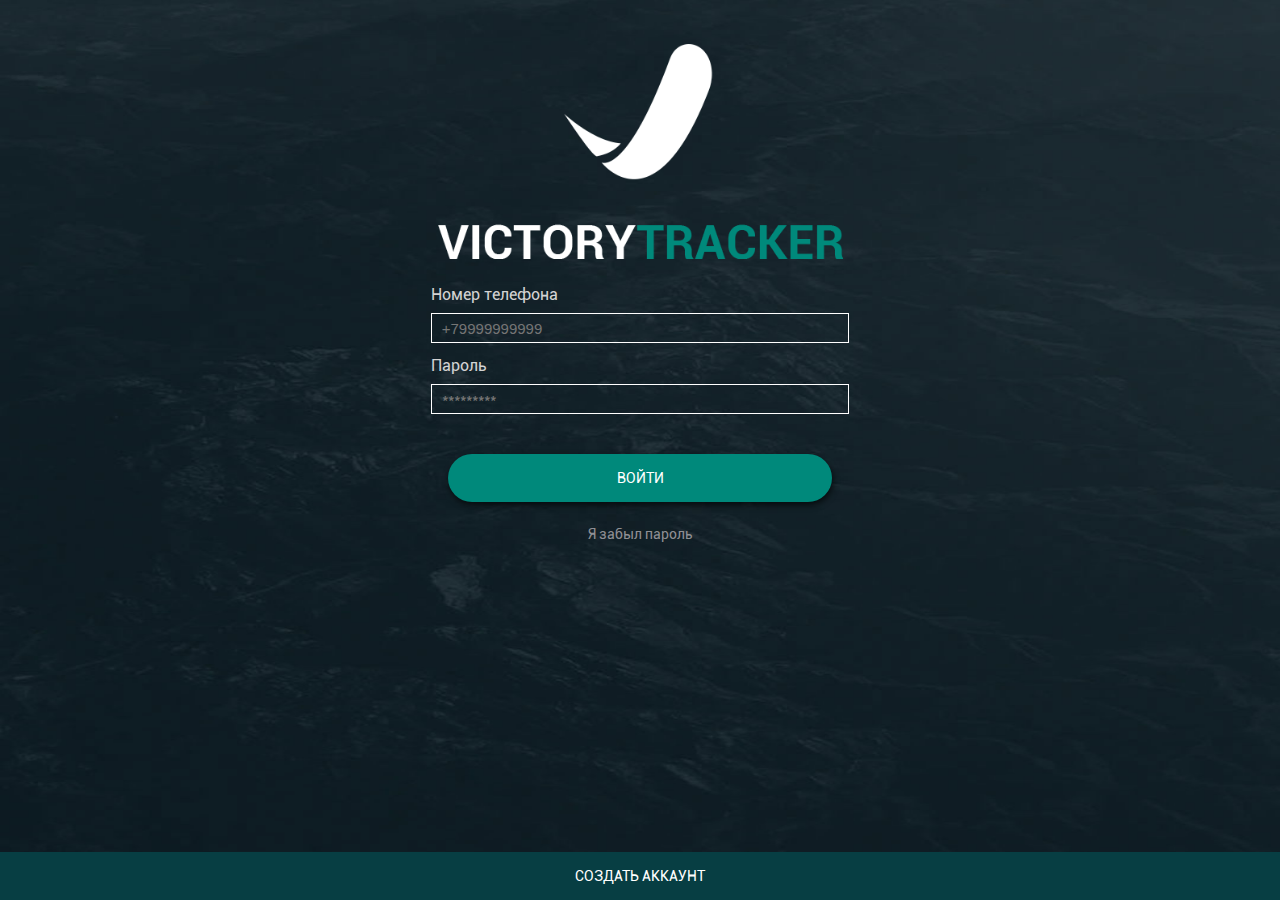
==== commit a3bbe6eb: "dell soob" ====
--- a/index.html
+++ b/index.html
@@ -101,7 +101,7 @@
                <div class="top">
                   <div class="name">Параметры поиска</div>
                   <div class=" button-container">
-                     <button class="button save" id="search_save"><!--<i class="f7-icons">check</i>--></button>
+                     <button class="button save" id="search_save"><i class="f7-icons">check</i></button>
                      <a href="#" class="close close-panel"><i class="f7-icons">close</i></a>
                   </div>
                </div>
@@ -431,7 +431,7 @@
                                     </div>
                                  </div>
                               </a>
-                              <div class="body block2">
+                              <!--div class="body block2">
                                  <div>
                                     <div class="width-name type-name">Ширина</div>
                                     <div class="carwidth type-value" ><input type="text" placeholder="от" id="weight_from" value=""><input type="text" id="weight_to" value=""  placeholder="до" ></div>
@@ -444,7 +444,7 @@
                                     <div class="height-name type-name">Длина</div>
                                     <div class="carheight type-value"><input type="text" placeholder="от"  id="length_from" value=""><input type="text" id="length_to" value="" placeholder="до"></div>
                                  </div>
-                              </div>
+                              </div-->
                            </div>
                         </div>
                      </div>
--- a/css/style.css
+++ b/css/style.css
@@ -301,6 +301,10 @@
   margin-top: -113px;
   margin-left: -45%;
 }
+#msg-info-popup{
+  padding-left: 10px;
+  text-align: center;
+}
 div.popup.popup-info-ticket.modal-in div.content-block,
 div.popup.popup-info.modal-in div.content-block {
   display: -webkit-box !important;
@@ -948,7 +952,7 @@
 .save {
   color: #ffffff;
   background: #00897b;
-  background: url('../images/pages/ic_check_white.svg') #00897b center top no-repeat;
+  /*background: url('../images/pages/ic_check_white.svg') #00897b center top no-repeat;*/
   border: #00897b;
   width: 48px;
   height: 48px;
@@ -979,7 +983,7 @@
   justify-content: center;
 }
 /*Список маршртутова*/
-.routeblock {
+.routeblock, .routeblocks{
   background: #ffffff;
   padding: 16px;
   margin-bottom: 16px;
@@ -2844,31 +2848,27 @@
   width: 100%;
   display: block;
 }
+
+#loginPassword,
 .logo2 {
-  background-image: url(images/pages/fon.jpq);
-  background-repeat: no-repeat;
-  background-attachment: scroll;
-  background-size: 24px 27px;
-  background-position: 98% 50%;
-  cursor: auto;
-  border: none;
-  min-height: 30px;
+  width: 100%;
+  font-size: 15px;
+  margin-bottom: 15px;
+  margin-top: 10px;
+  border: 1px solid #ffffff;
+  -webkit-appearance: none;
+  height: 30px;
+  padding: 10px;
+  box-sizing: border-box;
   background: rgba(240, 248, 255, 0);
   color: white;
 }
-#loginPassword,
-.logo2 {
-  width: 300px;
-  font-size: 15px;
-  margin-bottom: 10px;
-  margin-top: 5px;
-  border-bottom: 1px solid #ffffff;
-  -webkit-appearance: none;
-}
 .gor {
-  width: 100%;
+  width: 90%;
   text-align: left;
   font-size: 16px;
+  padding-right: 15px;
+  margin: 0 auto;
 }
 .tex {
   color: lightgrey;
@@ -2925,3 +2925,7 @@
   font-size: 1px;
   border: none;
 }
+.close_theme.btn-main{
+  height: 28px;
+  line-height: 28px;
+}
